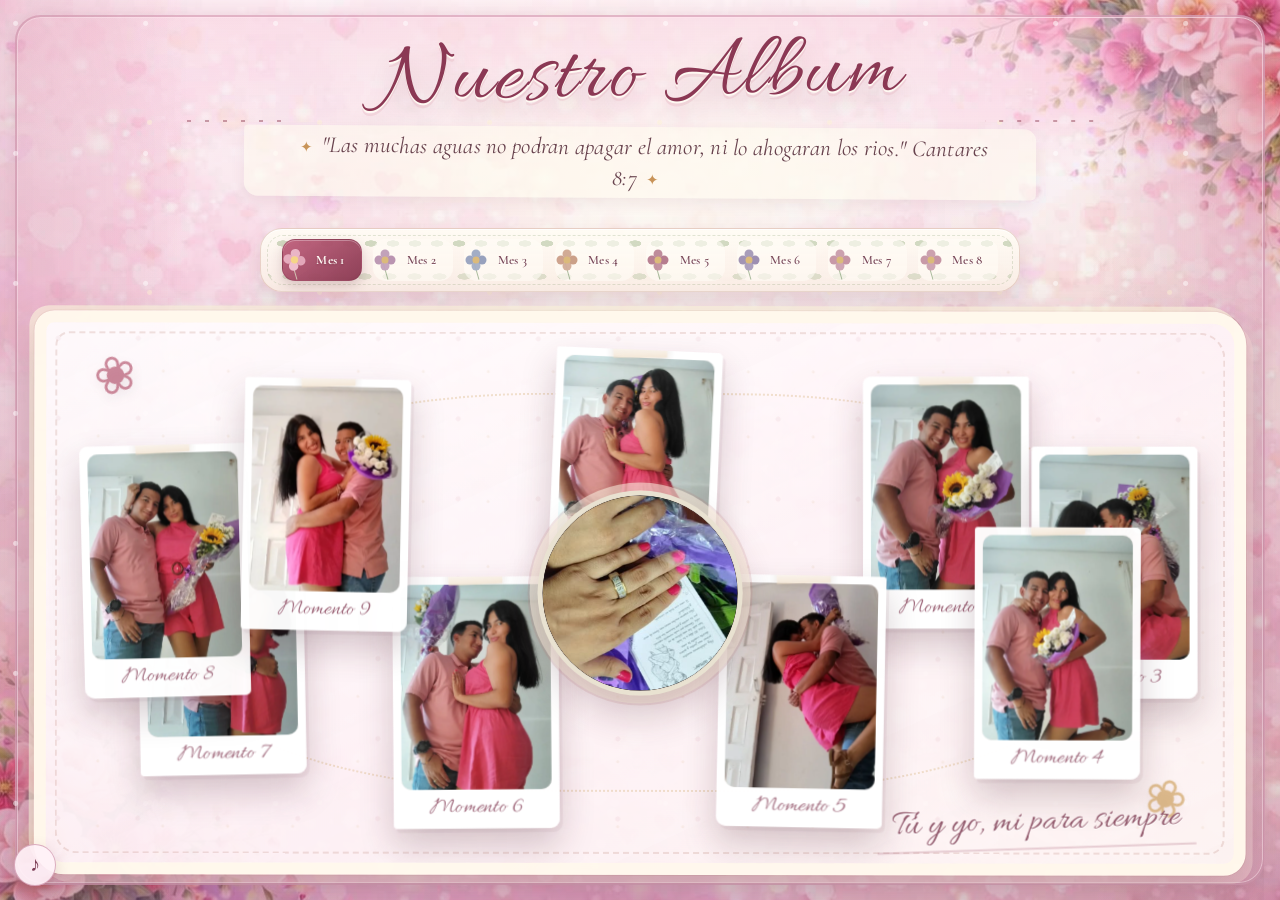
==== docs/index.html @ 9567d2bd "Coloca el momento 16 al centro del mes 7" ====
﻿<!doctype html>
<html lang="es">
<head>
  <meta charset="UTF-8" />
  <meta name="viewport" content="width=device-width, initial-scale=1, viewport-fit=cover" />
  <title>Nuestro Album</title>
  <link rel="icon" type="image/png" href="anillo.png" />
  <link rel="apple-touch-icon" href="anillo.png" />
  <link rel="preconnect" href="https://fonts.googleapis.com" />
  <link rel="preconnect" href="https://fonts.gstatic.com" crossorigin />
  <link rel="stylesheet" href="https://fonts.googleapis.com/css2?family=Allura&family=Cormorant+Garamond:wght@400;500;600;700&display=swap" />
  <link rel="preload" href="fondo/Copilot_20260310_012828.png" as="image" fetchpriority="high" />
  <style>
    :root {
      --bg-rose: #f7e5ea;
      --bg-peach: #f8efe9;
      --bg-cream: #fffaf3;
      --ink: #5a3441;
      --ink-soft: #7c5260;
      --accent: #c9859d;
      --accent-soft: #f0cfd9;
      --gold: #d6b17a;
      --panel: rgba(255, 247, 251, 0.82);
      --panel-border: rgba(255, 236, 244, 0.95);
      --photo-w: clamp(142px, 13vw, 194px);
      --photo-h: clamp(176px, 16vw, 242px);
      --ring-w: clamp(170px, 16vw, 230px);
      --ring-h: clamp(226px, 20vw, 305px);
      --shadow-soft: 0 18px 45px rgba(92, 52, 65, 0.15);
      --shadow-card: 0 16px 34px rgba(76, 42, 52, 0.18);
      --music-level: 0;
      --music-bass: 0;
    }

    * {
      box-sizing: border-box;
    }

    html,
    body {
      margin: 0;
      width: 100%;
      height: 100dvh;
      min-height: 100dvh;
      overflow: hidden;
    }

    body {
      font-family: "Cormorant Garamond", Georgia, serif;
      color: var(--ink);
      background-image:
        linear-gradient(rgba(255, 255, 255, 0.28), rgba(255, 255, 255, 0.28)),
        url("fondo/Copilot_20260310_012828.png");
      background-position: center;
      background-size: cover;
      background-repeat: no-repeat;
      background-attachment: fixed;
      overflow: hidden;
      position: relative;
    }

    body::before {
      content: "";
      position: fixed;
      inset: 0;
      pointer-events: none;
      z-index: 0;
      opacity: 0.22;
      background-image:
        radial-gradient(circle at 18% 28%, rgba(255, 255, 255, 0.65) 0 1px, transparent 2px),
        radial-gradient(circle at 66% 36%, rgba(255, 255, 255, 0.45) 0 1px, transparent 2px),
        radial-gradient(circle at 38% 76%, rgba(255, 255, 255, 0.55) 0 1px, transparent 2px),
        radial-gradient(circle at 84% 84%, rgba(255, 255, 255, 0.5) 0 1px, transparent 2px);
      background-size: 180px 180px, 160px 160px, 200px 200px, 220px 220px;
    }

    .border-romance {
      position: fixed;
      inset: 0;
      pointer-events: none;
      z-index: 0;
      overflow: hidden;
      perspective: 1000px;
    }

    .border-romance::after {
      content: "";
      position: absolute;
      inset: clamp(8px, 1.2vw, 16px);
      border-radius: 26px;
      border: 2px solid rgba(214, 160, 181, 0.68);
      box-shadow:
        inset 0 0 0 1px rgba(255, 226, 236, 0.75),
        0 0 18px rgba(196, 132, 156, 0.3);
    }

    .border-romance::before {
      content: "";
      position: absolute;
      inset: clamp(8px, 1.2vw, 16px);
      border-radius: 26px;
      background:
        linear-gradient(to bottom, rgba(245, 191, 210, 0.34), transparent 16%, transparent 84%, rgba(228, 171, 193, 0.4)),
        linear-gradient(to right, rgba(241, 186, 208, 0.34), transparent 14%, transparent 86%, rgba(227, 170, 192, 0.34));
      pointer-events: none;
    }

    .beat-hearts {
      position: fixed;
      inset: 0;
      z-index: 2;
      pointer-events: none;
      overflow: hidden;
    }

    .beat-heart {
      position: absolute;
      left: var(--x);
      bottom: -9vmin;
      width: var(--size);
      height: var(--size);
      pointer-events: none;
      opacity: 0;
      border-radius: 18% 18% 4% 18%;
      background: hsl(var(--heart-hue), 74%, var(--heart-light));
      box-shadow: inset 0 0 0 1px rgba(255, 255, 255, 0.32);
      transform: translate(-50%, 0) rotate(calc(var(--rot) + 45deg)) scale(0.2);
      animation: beatHeartFloat var(--dur) cubic-bezier(.18,.72,.2,1) forwards;
      filter: drop-shadow(0 8px 14px rgba(126, 57, 82, 0.22));
    }

    .beat-heart::before,
    .beat-heart::after {
      content: "";
      position: absolute;
      width: 100%;
      height: 100%;
      border-radius: 50%;
      background: inherit;
    }

    .beat-heart::before {
      left: -50%;
      top: 0;
    }

    .beat-heart::after {
      left: 0;
      top: -50%;
    }

    body.music-reactive .bubbles {
      opacity: calc(0.88 + (var(--music-level) * 0.12));
    }

    .night {
      display: none;
    }

    .border-garden {
      display: none;
    }

    .single-flower {
      position: absolute;
      left: 50%;
      bottom: 2%;
      transform: translateX(-50%) scale(0.62);
      transform-origin: bottom center;
      z-index: 4;
      filter: drop-shadow(0 16px 22px rgba(5, 39, 19, 0.45));
    }

    .single-flower .flowers {
      transform: none;
    }

    .single-flower::before {
      content: "";
      position: absolute;
      left: 50%;
      bottom: -10vmin;
      width: 90vmin;
      height: 44vmin;
      transform: translateX(-50%);
      background:
        radial-gradient(34% 70% at 18% 100%, rgba(97, 150, 113, 0.88), transparent 72%),
        radial-gradient(34% 70% at 33% 100%, rgba(113, 168, 127, 0.84), transparent 72%),
        radial-gradient(34% 70% at 50% 100%, rgba(124, 176, 136, 0.8), transparent 72%),
        radial-gradient(34% 70% at 67% 100%, rgba(111, 165, 125, 0.84), transparent 72%),
        radial-gradient(34% 70% at 82% 100%, rgba(95, 146, 110, 0.88), transparent 72%);
      z-index: -1;
      opacity: 0.95;
    }

    .edge-flower {
      position: absolute;
      --s: 0.14;
      --rot: 0deg;
      left: 50%;
      top: 50%;
      transform: translate(-50%, -50%) rotate(var(--rot)) scale(var(--s));
      transform-origin: center center;
      overflow: visible;
    }

    .edge-flower::before,
    .edge-flower::after {
      content: "";
      position: absolute;
      left: 50%;
      bottom: -10vmin;
      transform: translateX(-50%);
      pointer-events: none;
      z-index: 1;
      animation: vegetationSway 3.8s ease-in-out infinite;
    }

    .edge-flower::before {
      width: 36vmin;
      height: 24vmin;
      background:
        radial-gradient(44% 52% at 18% 86%, rgba(10, 120, 52, 0.9), transparent 72%),
        radial-gradient(42% 55% at 35% 90%, rgba(8, 136, 58, 0.85), transparent 72%),
        radial-gradient(40% 56% at 54% 92%, rgba(12, 146, 62, 0.82), transparent 72%),
        radial-gradient(42% 52% at 72% 89%, rgba(8, 122, 54, 0.84), transparent 72%),
        radial-gradient(44% 50% at 86% 84%, rgba(6, 108, 49, 0.8), transparent 72%);
      filter: blur(0.08vmin);
      opacity: 0.92;
    }

    .edge-flower::after {
      width: 30vmin;
      height: 30vmin;
      background:
        linear-gradient(70deg, transparent 48%, rgba(8, 142, 59, 0.7) 50%, transparent 52%),
        linear-gradient(100deg, transparent 48%, rgba(6, 130, 54, 0.7) 50%, transparent 52%),
        linear-gradient(125deg, transparent 49%, rgba(12, 155, 67, 0.72) 50%, transparent 51%),
        linear-gradient(55deg, transparent 49%, rgba(9, 122, 51, 0.68) 50%, transparent 51%);
      opacity: 0.8;
    }

    .edge-flower--01 { left: 7%; top: 9%; --s: 0.15; --rot: 144deg; }
    .edge-flower--02 { left: 26%; top: 6%; --s: 0.12; --rot: 168deg; }
    .edge-flower--03 { left: 50%; top: 5%; --s: 0.12; --rot: 180deg; }
    .edge-flower--04 { left: 74%; top: 6%; --s: 0.12; --rot: 194deg; }
    .edge-flower--05 { left: 93%; top: 9%; --s: 0.15; --rot: 214deg; }
    .edge-flower--06 { left: 96%; top: 32%; --s: 0.12; --rot: 250deg; }
    .edge-flower--07 { left: 96%; top: 68%; --s: 0.12; --rot: 286deg; }
    .edge-flower--08 { left: 93%; top: 91%; --s: 0.15; --rot: 328deg; }
    .edge-flower--09 { left: 74%; top: 94%; --s: 0.12; --rot: 352deg; }
    .edge-flower--10 { left: 50%; top: 95%; --s: 0.12; --rot: 0deg; }
    .edge-flower--11 { left: 26%; top: 94%; --s: 0.12; --rot: 12deg; }
    .edge-flower--12 { left: 7%; top: 91%; --s: 0.15; --rot: 34deg; }
    .edge-flower--13 { left: 4%; top: 68%; --s: 0.12; --rot: 72deg; }
    .edge-flower--14 { left: 4%; top: 32%; --s: 0.12; --rot: 106deg; }

    .flowers {
      position: relative;
      transform: scale(0.9);
      overflow: visible;
    }

    .edge-flower .flowers::before,
    .edge-flower .flowers::after {
      content: "";
      position: absolute;
      bottom: -6vmin;
      left: 50%;
      transform-origin: bottom center;
      pointer-events: none;
      z-index: 2;
    }

    .edge-flower .flowers::before {
      width: 30vmin;
      height: 22vmin;
      transform: translateX(-50%) rotate(-8deg);
      background:
        radial-gradient(70% 66% at 8% 88%, rgba(4, 110, 46, 0.94), transparent 74%),
        radial-gradient(66% 64% at 24% 92%, rgba(7, 129, 53, 0.9), transparent 74%),
        radial-gradient(62% 62% at 42% 94%, rgba(8, 142, 58, 0.88), transparent 74%),
        radial-gradient(64% 62% at 61% 94%, rgba(7, 133, 54, 0.9), transparent 74%),
        radial-gradient(70% 64% at 82% 90%, rgba(4, 112, 46, 0.9), transparent 74%),
        radial-gradient(68% 60% at 96% 86%, rgba(3, 98, 42, 0.86), transparent 74%);
      filter: blur(0.1vmin);
      opacity: 0.95;
    }

    .edge-flower .flowers::after {
      width: 26vmin;
      height: 30vmin;
      transform: translateX(-50%) rotate(10deg);
      background:
        linear-gradient(to top, rgba(5, 109, 36, 0.92), rgba(2, 129, 55, 0.18) 76%, transparent),
        linear-gradient(78deg, transparent 47%, rgba(11, 151, 63, 0.7) 50%, transparent 53%),
        linear-gradient(98deg, transparent 47%, rgba(7, 132, 54, 0.7) 50%, transparent 53%),
        linear-gradient(118deg, transparent 48%, rgba(8, 141, 57, 0.66) 50%, transparent 52%);
      clip-path: polygon(45% 0, 55% 0, 100% 100%, 0 100%);
      opacity: 0.92;
    }

    .flower {
      position: absolute;
      bottom: 10vmin;
      transform-origin: bottom center;
      z-index: 10;
      --fl-speed: 0.8s;
    }

    .edge-flower .flower::before,
    .edge-flower .flower::after {
      content: "";
      position: absolute;
      left: 50%;
      bottom: -6vmin;
      transform: translateX(-50%);
      pointer-events: none;
      z-index: -1;
    }

    .edge-flower .flower::before {
      width: 22vmin;
      height: 14vmin;
      background:
        radial-gradient(45% 70% at 10% 96%, rgba(3, 98, 42, 0.92), transparent 74%),
        radial-gradient(45% 72% at 32% 98%, rgba(5, 120, 49, 0.9), transparent 74%),
        radial-gradient(45% 72% at 54% 100%, rgba(7, 135, 55, 0.88), transparent 74%),
        radial-gradient(45% 72% at 76% 98%, rgba(5, 118, 48, 0.9), transparent 74%),
        radial-gradient(45% 70% at 94% 96%, rgba(3, 98, 42, 0.9), transparent 74%);
      opacity: 0.95;
    }

    .edge-flower .flower::after {
      width: 20vmin;
      height: 18vmin;
      background:
        linear-gradient(72deg, transparent 48%, rgba(7, 136, 56, 0.74) 50%, transparent 52%),
        linear-gradient(94deg, transparent 48%, rgba(6, 128, 53, 0.72) 50%, transparent 52%),
        linear-gradient(112deg, transparent 48%, rgba(8, 146, 60, 0.72) 50%, transparent 52%);
      opacity: 0.8;
    }

    .flower--1 {
      animation: moving-flower-1 4s linear infinite;
    }

    .flower--1 .flower__line {
      height: 70vmin;
      animation-delay: 0.3s;
    }

    .flower--1 .flower__line__leaf--1 {
      animation: blooming-leaf-right var(--fl-speed) 1.6s backwards;
    }

    .flower--1 .flower__line__leaf--2 {
      animation: blooming-leaf-right var(--fl-speed) 1.4s backwards;
    }

    .flower--1 .flower__line__leaf--3 {
      animation: blooming-leaf-left var(--fl-speed) 1.2s backwards;
    }

    .flower--1 .flower__line__leaf--4 {
      animation: blooming-leaf-left var(--fl-speed) 1s backwards;
    }

    .flower--1 .flower__line__leaf--5 {
      animation: blooming-leaf-right var(--fl-speed) 1.8s backwards;
    }

    .flower--1 .flower__line__leaf--6 {
      animation: blooming-leaf-left var(--fl-speed) 2s backwards;
    }

    .flower--2 {
      left: 50%;
      transform: rotate(20deg);
      animation: moving-flower-2 4s linear infinite;
    }

    .flower--2 .flower__line {
      height: 60vmin;
      animation-delay: 0.6s;
    }

    .flower--2 .flower__line__leaf--1 {
      animation: blooming-leaf-right var(--fl-speed) 1.9s backwards;
    }

    .flower--2 .flower__line__leaf--2 {
      animation: blooming-leaf-right var(--fl-speed) 1.7s backwards;
    }

    .flower--2 .flower__line__leaf--3 {
      animation: blooming-leaf-left var(--fl-speed) 1.5s backwards;
    }

    .flower--2 .flower__line__leaf--4 {
      animation: blooming-leaf-left var(--fl-speed) 1.3s backwards;
    }

    .flower--3 {
      left: 50%;
      transform: rotate(-15deg);
      animation: moving-flower-3 4s linear infinite;
    }

    .flower--3 .flower__line {
      animation-delay: 0.9s;
    }

    .flower--3 .flower__line__leaf--1 {
      animation: blooming-leaf-right var(--fl-speed) 2.5s backwards;
    }

    .flower--3 .flower__line__leaf--2 {
      animation: blooming-leaf-right var(--fl-speed) 2.3s backwards;
    }

    .flower--3 .flower__line__leaf--3 {
      animation: blooming-leaf-left var(--fl-speed) 2.1s backwards;
    }

    .flower--3 .flower__line__leaf--4 {
      animation: blooming-leaf-left var(--fl-speed) 1.9s backwards;
    }

    .flower__leafs {
      position: relative;
      animation: blooming-flower 2s backwards;
    }

    .flower__leafs--1 {
      animation-delay: 1.1s;
    }

    .flower__leafs--2 {
      animation-delay: 1.4s;
    }

    .flower__leafs--3 {
      animation-delay: 1.7s;
    }

    .flower__leafs::after {
      content: "";
      position: absolute;
      left: 0;
      top: 0;
      transform: translate(-50%, -100%);
      width: 8vmin;
      height: 8vmin;
      background-color: #e7b201;
      filter: blur(10vmin);
    }

    .flower__leaf {
      position: absolute;
      bottom: 0;
      left: 50%;
      width: 8vmin;
      height: 11vmin;
      border-radius: 51% 49% 47% 53% / 44% 45% 55% 69%;
      background-color: #e6f331;
      background-image: linear-gradient(to top, #e6f331, #e6f331);
      transform-origin: bottom center;
      opacity: 0.9;
      box-shadow: inset 0 0 2vmin rgba(255, 255, 255, 0.5);
    }

    .flower__leaf--1 {
      transform: translate(-10%, 1%) rotateY(40deg) rotateX(-50deg);
    }

    .flower__leaf--2 {
      transform: translate(-50%, -4%) rotateX(40deg);
    }

    .flower__leaf--3 {
      transform: translate(-90%, 0%) rotateY(45deg) rotateX(50deg);
    }

    .flower__leaf--4 {
      width: 8vmin;
      height: 8vmin;
      transform-origin: bottom left;
      border-radius: 4vmin 10vmin 4vmin 4vmin;
      transform: translate(0%, 18%) rotateX(70deg) rotate(-43deg);
      background-image: linear-gradient(to top, #e6f331, #e6f331);
      z-index: 1;
      opacity: 0.8;
    }

    .flower__white-circle {
      position: absolute;
      left: -3.5vmin;
      top: -3vmin;
      width: 9vmin;
      height: 4vmin;
      border-radius: 50%;
      background-color: #fff;
    }

    .flower__white-circle::after {
      content: "";
      position: absolute;
      left: 50%;
      top: 45%;
      transform: translate(-50%, -50%);
      width: 60%;
      height: 60%;
      border-radius: inherit;
      background-image: linear-gradient(90deg, rgb(255, 235, 18), rgb(255, 206, 0));
    }

    .flower__line {
      height: 55vmin;
      width: 1.5vmin;
      background-image: linear-gradient(
          to left,
          rgba(0, 0, 0, 0.2),
          transparent,
          rgba(255, 255, 255, 0.2)
        ),
        linear-gradient(to top, transparent 10%, #6ea783, #87bc98);
      box-shadow: inset 0 0 2px rgba(0, 0, 0, 0.5);
      animation: grow-flower-tree 4s backwards;
    }

    .flower__line__leaf {
      --w: 7vmin;
      --h: calc(var(--w) + 2vmin);
      position: absolute;
      top: 20%;
      left: 90%;
      width: var(--w);
      height: var(--h);
      border-top-right-radius: var(--h);
      border-bottom-left-radius: var(--h);
      background-image: linear-gradient(to top, rgba(84, 133, 99, 0.4), #87bc98);
    }

    .flower__line__leaf--1 {
      transform: rotate(70deg) rotateY(30deg);
    }

    .flower__line__leaf--2 {
      top: 45%;
      transform: rotate(70deg) rotateY(30deg);
    }

    .flower__line__leaf--3,
    .flower__line__leaf--4,
    .flower__line__leaf--6 {
      border-top-right-radius: 0;
      border-bottom-left-radius: 0;
      border-top-left-radius: var(--h);
      border-bottom-right-radius: var(--h);
      left: -460%;
      top: 12%;
      transform: rotate(-70deg) rotateY(30deg);
    }

    .flower__line__leaf--4 {
      top: 40%;
    }

    .flower__line__leaf--5 {
      top: 0;
      transform-origin: left;
      transform: rotate(70deg) rotateY(30deg) scale(0.6);
    }

    .flower__line__leaf--6 {
      top: -2%;
      left: -450%;
      transform-origin: right;
      transform: rotate(-70deg) rotateY(30deg) scale(0.6);
    }

    .flower__light {
      position: absolute;
      bottom: 0vmin;
      width: 1vmin;
      height: 1vmin;
      background-color: rgb(255, 251, 0);
      border-radius: 50%;
      filter: blur(0.2vmin);
      animation: light-ans 4s linear infinite backwards;
    }

    .flower__light:nth-child(odd) {
      background-color: #8fbe9f;
    }

    .flower__light--1 {
      left: -2vmin;
      animation-delay: 1s;
    }

    .flower__light--2 {
      left: 3vmin;
      animation-delay: 0.5s;
    }

    .flower__light--3 {
      left: -6vmin;
      animation-delay: 0.3s;
    }

    .flower__light--4 {
      left: 6vmin;
      animation-delay: 0.9s;
    }

    .flower__light--5 {
      left: -1vmin;
      animation-delay: 1.5s;
    }

    .flower__light--6 {
      left: -4vmin;
      animation-delay: 3s;
    }

    .flower__light--7 {
      left: 3vmin;
      animation-delay: 2s;
    }

    .flower__light--8 {
      left: -6vmin;
      animation-delay: 3.5s;
    }

    .bubbles {
      position: absolute;
      top: 0;
      left: 0;
      height: 100%;
      width: 100%;
      pointer-events: none;
      z-index: 2;
    }

    .bubble {
      position: absolute;
      z-index: 200;
      border-radius: 50%;
    }

    .bubble:nth-child(1) { top: 8%; left: 60%; height: 11vmin; width: 11vmin; animation: love-burst 3s infinite 0s; box-shadow: inset 0 0 0 5.5vmin transparent; transform: translate(0, 0.05em) scale(0); transform-origin: center bottom; }
    .bubble:nth-child(2) { top: 83%; left: 14%; height: 20vmin; width: 20vmin; animation: love-burst 3s infinite 0.15s; box-shadow: inset 0 0 0 10vmin transparent; transform: translate(0, 0.75em) scale(0); transform-origin: center bottom; }
    .bubble:nth-child(3) { top: 25%; left: 49%; height: 4vmin; width: 4vmin; animation: love-burst 3s infinite 0.3s; box-shadow: inset 0 0 0 2vmin transparent; transform: translate(0, 0.5em) scale(0); transform-origin: center bottom; }
    .bubble:nth-child(4) { top: 63%; left: 93%; height: 3vmin; width: 3vmin; animation: love-burst 3s infinite 0.45s; box-shadow: inset 0 0 0 1.5vmin transparent; transform: translate(0, 0.35em) scale(0); transform-origin: center bottom; }
    .bubble:nth-child(5) { top: 7%; left: 56%; height: 18vmin; width: 18vmin; animation: love-burst 3s infinite 0.6s; box-shadow: inset 0 0 0 9vmin transparent; transform: translate(0, 0.3em) scale(0); transform-origin: center bottom; }
    .bubble:nth-child(6) { top: 10%; left: 68%; height: 5vmin; width: 5vmin; animation: love-burst 3s infinite 0.75s; box-shadow: inset 0 0 0 2.5vmin transparent; transform: translate(0, 1.1em) scale(0); transform-origin: center bottom; }
    .bubble:nth-child(7) { top: 68%; left: 1%; height: 5vmin; width: 5vmin; animation: love-burst 3s infinite 0.9s; box-shadow: inset 0 0 0 2.5vmin transparent; transform: translate(0, 0.15em) scale(0); transform-origin: center bottom; }
    .bubble:nth-child(8) { top: 61%; left: 51%; height: 11vmin; width: 11vmin; animation: love-burst 3s infinite 1.05s; box-shadow: inset 0 0 0 5.5vmin transparent; transform: translate(0, 1.05em) scale(0); transform-origin: center bottom; }
    .bubble:nth-child(9) { top: 24%; left: 45%; height: 11vmin; width: 11vmin; animation: love-burst 3s infinite 1.2s; box-shadow: inset 0 0 0 5.5vmin transparent; transform: translate(0, 1em) scale(0); transform-origin: center bottom; }
    .bubble:nth-child(10) { top: 13%; left: 10%; height: 19vmin; width: 19vmin; animation: love-burst 3s infinite 1.35s; box-shadow: inset 0 0 0 9.5vmin transparent; transform: translate(0, 1em) scale(0); transform-origin: center bottom; }
    .bubble:nth-child(11) { top: 76%; left: 7%; height: 14vmin; width: 14vmin; animation: love-burst 3s infinite 1.5s; box-shadow: inset 0 0 0 7vmin transparent; transform: translate(0, 0.1em) scale(0); transform-origin: center bottom; }
    .bubble:nth-child(12) { top: 22%; left: 8%; height: 17vmin; width: 17vmin; animation: love-burst 3s infinite 1.65s; box-shadow: inset 0 0 0 8.5vmin transparent; transform: translate(0, 0.2em) scale(0); transform-origin: center bottom; }
    .bubble:nth-child(13) { top: 23%; left: 81%; height: 16vmin; width: 16vmin; animation: love-burst 3s infinite 1.8s; box-shadow: inset 0 0 0 8vmin transparent; transform: translate(0, 0.1em) scale(0); transform-origin: center bottom; }
    .bubble:nth-child(14) { top: 77%; left: 88%; height: 3vmin; width: 3vmin; animation: love-burst 3s infinite 1.95s; box-shadow: inset 0 0 0 1.5vmin transparent; transform: translate(0, 0.45em) scale(0); transform-origin: center bottom; }
    .bubble:nth-child(15) { top: 41%; left: 1%; height: 9vmin; width: 9vmin; animation: love-burst 3s infinite 2.1s; box-shadow: inset 0 0 0 4.5vmin transparent; transform: translate(0, 0.05em) scale(0); transform-origin: center bottom; }
    .bubble:nth-child(16) { top: 51%; left: 51%; height: 8vmin; width: 8vmin; animation: love-burst 3s infinite 2.25s; box-shadow: inset 0 0 0 4vmin transparent; transform: translate(0, 1.15em) scale(0); transform-origin: center bottom; }
    .bubble:nth-child(17) { top: 37%; left: 65%; height: 11vmin; width: 11vmin; animation: love-burst 3s infinite 2.4s; box-shadow: inset 0 0 0 5.5vmin transparent; transform: translate(0, 0.2em) scale(0); transform-origin: center bottom; }
    .bubble:nth-child(18) { top: 11%; left: 83%; height: 18vmin; width: 18vmin; animation: love-burst 3s infinite 2.55s; box-shadow: inset 0 0 0 9vmin transparent; transform: translate(0, 0.9em) scale(0); transform-origin: center bottom; }
    .bubble:nth-child(19) { top: 64%; left: 86%; height: 12vmin; width: 12vmin; animation: love-burst 3s infinite 2.7s; box-shadow: inset 0 0 0 6vmin transparent; transform: translate(0, 0.65em) scale(0); transform-origin: center bottom; }
    .bubble:nth-child(20) { top: 39%; left: 24%; height: 19vmin; width: 19vmin; animation: love-burst 3s infinite 2.85s; box-shadow: inset 0 0 0 9.5vmin transparent; transform: translate(0, 0.2em) scale(0); transform-origin: center bottom; }

    .heart {
      fill: transparent;
      opacity: 0;
    }

    .bubble:nth-child(1) .heart { animation: love 3s forwards infinite 0s; transform: scale(0.5) rotate(-4deg); }
    .bubble:nth-child(2) .heart { animation: love 3s forwards infinite 0.15s; transform: scale(0.5) rotate(22deg); }
    .bubble:nth-child(3) .heart { animation: love 3s forwards infinite 0.3s; transform: scale(0.5) rotate(-5deg); }
    .bubble:nth-child(4) .heart { animation: love 3s forwards infinite 0.45s; transform: scale(0.5) rotate(50deg); }
    .bubble:nth-child(5) .heart { animation: love 3s forwards infinite 0.6s; transform: scale(0.5) rotate(-29deg); }
    .bubble:nth-child(6) .heart { animation: love 3s forwards infinite 0.75s; transform: scale(0.5) rotate(35deg); }
    .bubble:nth-child(7) .heart { animation: love 3s forwards infinite 0.9s; transform: scale(0.5) rotate(-5deg); }
    .bubble:nth-child(8) .heart { animation: love 3s forwards infinite 1.05s; transform: scale(0.5) rotate(40deg); }
    .bubble:nth-child(9) .heart { animation: love 3s forwards infinite 1.2s; transform: scale(0.5) rotate(-35deg); }
    .bubble:nth-child(10) .heart { animation: love 3s forwards infinite 1.35s; transform: scale(0.5) rotate(28deg); }
    .bubble:nth-child(11) .heart { animation: love 3s forwards infinite 1.5s; transform: scale(0.5) rotate(-3deg); }
    .bubble:nth-child(12) .heart { animation: love 3s forwards infinite 1.65s; transform: scale(0.5) rotate(48deg); }
    .bubble:nth-child(13) .heart { animation: love 3s forwards infinite 1.8s; transform: scale(0.5) rotate(-33deg); }
    .bubble:nth-child(14) .heart { animation: love 3s forwards infinite 1.95s; transform: scale(0.5) rotate(40deg); }
    .bubble:nth-child(15) .heart { animation: love 3s forwards infinite 2.1s; transform: scale(0.5) rotate(-29deg); }
    .bubble:nth-child(16) .heart { animation: love 3s forwards infinite 2.25s; transform: scale(0.5) rotate(19deg); }
    .bubble:nth-child(17) .heart { animation: love 3s forwards infinite 2.4s; transform: scale(0.5) rotate(-29deg); }
    .bubble:nth-child(18) .heart { animation: love 3s forwards infinite 2.55s; transform: scale(0.5) rotate(14deg); }
    .bubble:nth-child(19) .heart { animation: love 3s forwards infinite 2.7s; transform: scale(0.5) rotate(-10deg); }
    .bubble:nth-child(20) .heart { animation: love 3s forwards infinite 2.85s; transform: scale(0.5) rotate(46deg); }

    main {
      position: relative;
      z-index: 1;
      width: min(1240px, 100%);
      margin: 0 auto;
      padding: clamp(1rem, 2vw, 2rem) clamp(0.65rem, 1.4vw, 1.4rem) clamp(1.4rem, 2.5vw, 2.6rem);
      height: 100dvh;
      max-height: 100dvh;
      display: grid;
      grid-template-rows: auto 1fr;
      gap: clamp(0.65rem, 1.4vw, 1rem);
      overflow: hidden;
    }

    header {
      text-align: center;
      margin-bottom: clamp(0.85rem, 1.8vw, 1.5rem);
      animation: fadeUp 600ms ease both;
    }

    h1 {
      margin: 0;
      font-family: "Allura", "Times New Roman", cursive;
      font-size: clamp(2.9rem, 7vw, 6rem);
      line-height: 0.94;
      letter-spacing: 0.02em;
      color: #8a4058;
      text-shadow: 0 8px 18px rgba(146, 86, 104, 0.2);
      font-weight: 400;
    }

    .subtitle {
      margin: 0.35rem auto 0;
      max-width: 860px;
      font-size: clamp(1.02rem, 1.8vw, 1.45rem);
      line-height: 1.32;
      color: var(--ink-soft);
    }

    .book {
      display: grid;
      gap: clamp(0.65rem, 1.4vw, 1rem);
      min-height: 0;
      height: 100%;
      grid-template-rows: auto 1fr;
    }

    .book-nav {
      display: flex;
      justify-content: center;
      gap: 0.55rem;
      flex-wrap: wrap;
    }

    .book-tab {
      border: 1px solid rgba(197, 134, 157, 0.44);
      background: linear-gradient(180deg, rgba(255, 247, 251, 0.92), rgba(243, 215, 226, 0.84));
      color: #8a4f64;
      font: 600 clamp(0.92rem, 1.3vw, 1.05rem)/1 "Cormorant Garamond", Georgia, serif;
      letter-spacing: 0.02em;
      padding: 0.48rem 0.95rem;
      border-radius: 999px;
      cursor: pointer;
      box-shadow: 0 6px 14px rgba(121, 66, 85, 0.14);
      transition: transform 160ms ease, box-shadow 160ms ease, filter 160ms ease;
    }

    .book-tab:hover {
      transform: translateY(-1px);
      filter: saturate(1.05);
    }




    
    .book-tab.active {
      border-color: rgba(179, 104, 132, 0.6);
      box-shadow: 0 8px 18px rgba(121, 66, 85, 0.2), inset 0 0 0 1px rgba(255, 238, 245, 0.88);
      background: linear-gradient(180deg, rgba(255, 241, 247, 0.96), rgba(236, 187, 207, 0.88));
      color: #7a3c52;
    }

    .book-tab[data-month="2"].active {
      border-color: rgba(167, 129, 96, 0.52);
      box-shadow: 0 8px 18px rgba(118, 88, 60, 0.16), inset 0 0 0 1px rgba(252, 244, 233, 0.9);
      background: linear-gradient(180deg, rgba(252, 244, 233, 0.96), rgba(220, 193, 164, 0.9));
      color: #7d5a39;
    }

    .book-tab[data-month="3"].active {
      border-color: rgba(70, 151, 178, 0.58);
      box-shadow: 0 8px 18px rgba(39, 103, 128, 0.18), inset 0 0 0 1px rgba(226, 248, 252, 0.9);
      background: linear-gradient(180deg, rgba(235, 252, 255, 0.96), rgba(133, 205, 223, 0.88));
      color: #23657b;
    }

    .book-tab[data-month="4"].active {
      border-color: rgba(80, 80, 80, 0.62);
      box-shadow: 0 8px 18px rgba(20, 20, 20, 0.18), inset 0 0 0 1px rgba(255, 255, 255, 0.9);
      background: linear-gradient(180deg, rgba(255, 255, 255, 0.97), rgba(182, 182, 182, 0.88));
      color: #222;
    }

    .book-tab[data-month="5"].active {
      border-color: rgba(127, 117, 139, 0.58);
      box-shadow: 0 8px 18px rgba(70, 62, 82, 0.16), inset 0 0 0 1px rgba(247, 244, 252, 0.9);
      background: linear-gradient(180deg, rgba(250, 249, 253, 0.96), rgba(203, 197, 213, 0.88));
      color: #50475d;
    }
  
    .month-page {
      display: none;
    }
  
    .month-page.active {
      display: block;
      animation: fadeUp 360ms ease both;
      min-height: 0;
      height: 100%;
    }

    .album {
      --album-panel: var(--panel);
      --album-panel-border: var(--panel-border);
      --album-wash-1: rgba(255, 255, 255, 0.63);
      --album-wash-2: rgba(255, 244, 247, 0.58);
      --album-wash-3: rgba(255, 249, 244, 0.62);
      --album-dash: rgba(214, 177, 122, 0.35);
      --album-signature: rgba(134, 71, 92, 0.9);
      --album-ring-1: rgba(255, 255, 255, 0.96);
      --album-ring-2: rgba(251, 233, 203, 0.94);
      --album-ring-3: rgba(216, 177, 122, 0.88);
      --album-ring-shadow-1: rgba(255, 255, 255, 0.4);
      --album-ring-shadow-2: rgba(247, 226, 193, 0.34);
      --album-card-bg: rgba(255, 255, 255, 0.97);
      --album-card-tape: linear-gradient(180deg, rgba(255, 255, 255, 0.78), rgba(236, 214, 187, 0.68));
      --album-caption: #9a6074;
      position: relative;
      height: 100%;
      border-radius: 30px;
      overflow: hidden;
      border: 1px solid var(--album-panel-border);
      background:
        linear-gradient(155deg, var(--album-wash-1), var(--album-wash-2) 52%, var(--album-wash-3)),
        var(--album-panel);
      box-shadow: var(--shadow-soft), inset 0 1px 0 rgba(255, 255, 255, 0.9);
      isolation: isolate;
    }

    .album--month-2 {
      --album-panel: rgba(235, 214, 191, 0.88);
      --album-panel-border: rgba(198, 165, 133, 0.9);
      --album-wash-1: rgba(255, 247, 238, 0.8);
      --album-wash-2: rgba(222, 196, 171, 0.66);
      --album-wash-3: rgba(205, 174, 145, 0.56);
      --album-dash: rgba(170, 133, 96, 0.28);
      --album-signature: rgba(118, 84, 57, 0.92);
      --album-ring-1: rgba(255, 250, 245, 0.96);
      --album-ring-2: rgba(226, 197, 167, 0.94);
      --album-ring-3: rgba(182, 145, 108, 0.88);
      --album-ring-shadow-1: rgba(255, 245, 232, 0.42);
      --album-ring-shadow-2: rgba(214, 184, 153, 0.34);
      --album-card-bg: rgba(255, 250, 244, 0.98);
      --album-card-tape: linear-gradient(180deg, rgba(250, 239, 225, 0.82), rgba(223, 194, 161, 0.72));
      --album-caption: #8f6543;
    }

    .album--month-3 {
      --album-panel: rgba(207, 235, 241, 0.9);
      --album-panel-border: rgba(91, 174, 196, 0.82);
      --album-wash-1: rgba(242, 253, 255, 0.86);
      --album-wash-2: rgba(170, 222, 234, 0.68);
      --album-wash-3: rgba(111, 191, 212, 0.56);
      --album-dash: rgba(44, 134, 160, 0.32);
      --album-signature: rgba(31, 97, 118, 0.94);
      --album-ring-1: rgba(252, 255, 255, 0.97);
      --album-ring-2: rgba(187, 235, 244, 0.94);
      --album-ring-3: rgba(72, 166, 191, 0.86);
      --album-ring-shadow-1: rgba(231, 252, 255, 0.48);
      --album-ring-shadow-2: rgba(113, 199, 220, 0.34);
      --album-card-bg: rgba(248, 254, 255, 0.98);
      --album-card-tape: linear-gradient(180deg, rgba(239, 253, 255, 0.84), rgba(158, 219, 233, 0.68));
      --album-caption: #2e7890;
    }

    .album--month-4 {
      --album-panel: rgba(238, 238, 238, 0.9);
      --album-panel-border: rgba(88, 88, 88, 0.62);
      --album-wash-1: rgba(255, 255, 255, 0.86);
      --album-wash-2: rgba(202, 202, 202, 0.66);
      --album-wash-3: rgba(88, 88, 88, 0.34);
      --album-dash: rgba(30, 30, 30, 0.26);
      --album-signature: rgba(24, 24, 24, 0.9);
      --album-ring-1: rgba(255, 255, 255, 0.97);
      --album-ring-2: rgba(214, 214, 214, 0.94);
      --album-ring-3: rgba(68, 68, 68, 0.86);
      --album-ring-shadow-1: rgba(255, 255, 255, 0.46);
      --album-ring-shadow-2: rgba(52, 52, 52, 0.24);
      --album-card-bg: rgba(255, 255, 255, 0.98);
      --album-card-tape: linear-gradient(180deg, rgba(255, 255, 255, 0.84), rgba(168, 168, 168, 0.68));
      --album-caption: #222;
    }

    .album--month-5 {
      --album-panel: rgba(255, 239, 160, 0.9);
      --album-panel-border: rgba(218, 166, 40, 0.72);
      --album-wash-1: rgba(255, 253, 230, 0.9);
      --album-wash-2: rgba(255, 224, 106, 0.7);
      --album-wash-3: rgba(239, 170, 45, 0.5);
      --album-dash: rgba(159, 105, 18, 0.3);
      --album-signature: rgba(117, 72, 10, 0.94);
      --album-ring-1: rgba(255, 255, 244, 0.98);
      --album-ring-2: rgba(255, 225, 111, 0.95);
      --album-ring-3: rgba(211, 143, 24, 0.88);
      --album-ring-shadow-1: rgba(255, 250, 204, 0.5);
      --album-ring-shadow-2: rgba(227, 169, 53, 0.34);
      --album-card-bg: rgba(255, 254, 242, 0.98);
      --album-card-tape: linear-gradient(180deg, rgba(255, 251, 218, 0.86), rgba(242, 194, 80, 0.68));
      --album-caption: #8c5b0b;
    }

    .album::before {
      content: "";
      position: absolute;
      inset: 14% 10%;
      border-radius: 40%;
      border: 1px dashed var(--album-dash);
      pointer-events: none;
      z-index: 0;
    }

    .orbit {
      position: relative;
      z-index: 1;
      min-height: 0;
      height: 100%;
      width: 100%;
      overflow: hidden;
    }

    .ring-center {
      position: absolute;
      left: 50%;
      top: 50%;
      width: var(--ring-w);
      height: var(--ring-h);
      transform: translate(-50%, -50%);
      border: 0;
      border-radius: 46% / 50%;
      padding: clamp(10px, 1.05vw, 14px);
      cursor: pointer;
      z-index: 8;
      background:
        radial-gradient(circle at 26% 22%, var(--album-ring-1), var(--album-ring-2) 62%, var(--album-ring-3));
      box-shadow:
        0 0 0 12px var(--album-ring-shadow-1),
        0 0 0 24px var(--album-ring-shadow-2),
        0 18px 40px rgba(120, 80, 39, 0.28);
      animation: centerPulse 4s ease-in-out infinite;
    }

    .ring-center:focus-visible,
    .photo:focus-visible,
    .close:focus-visible {
      outline: 2px solid #d18aa3;
      outline-offset: 3px;
    }

    .ring-center img,
    .ring-center video {
      width: 100%;
      height: 100%;
      object-fit: cover;
      border-radius: 46% / 50%;
      border: 3px solid rgba(255, 255, 255, 0.92);
      box-shadow: 0 10px 20px rgba(98, 58, 34, 0.3);
    }

    .photo {
      --tx: 0px;
      --ty: 0px;
      --mx: 0px;
      --my: 0px;
      --mr: 0deg;
      --r: 0deg;
      --s: 1;
      position: absolute;
      left: 50%;
      top: 50%;
      width: var(--photo-w);
      transform: translate(-50%, -50%) translate(calc(var(--tx) + var(--mx)), calc(var(--ty) + var(--my))) rotate(calc(var(--r) + var(--mr))) scale(var(--s));
      transform-origin: 50% 8%;
      border: 0;
      border-radius: 16px;
      padding: 0.52rem 0.52rem 0.62rem;
      background: var(--album-card-bg);
      box-shadow: var(--shadow-card);
      cursor: pointer;
      z-index: 3;
      transition: box-shadow 260ms ease, filter 260ms ease;
      animation: photoIn 650ms cubic-bezier(.2,.82,.29,1) both;
      animation-delay: calc(var(--i) * 55ms);
    }

    .photo::before {
      content: "";
      position: absolute;
      left: 50%;
      top: -10px;
      width: 42%;
      height: 18px;
      transform: translateX(-50%) rotate(-2deg);
      border-radius: 3px;
      background: var(--album-card-tape);
      box-shadow: 0 3px 8px rgba(98, 67, 42, 0.18);
      pointer-events: none;
    }

    .photo img {
      width: 100%;
      height: var(--photo-h);
      border-radius: 10px;
      object-fit: cover;
      display: block;
      box-shadow: inset 0 0 0 1px rgba(220, 200, 193, 0.5);
    }

    .caption {
      margin: 0.4rem 0 0;
      text-align: center;
      font-family: "Allura", "Times New Roman", cursive;
      font-size: clamp(1.15rem, 1.8vw, 1.65rem);
      line-height: 1;
      color: var(--album-caption);
      letter-spacing: 0.01em;
    }

    .photo:hover {
      transform: translate(-50%, -50%) translate(calc(var(--tx) + var(--mx)), calc(var(--ty) + var(--my) - 8px)) rotate(calc((var(--r) * 0.36) + var(--mr))) scale(var(--s));
      box-shadow: 0 22px 40px rgba(84, 46, 58, 0.24);
      filter: saturate(1.03);
      z-index: 9;
    }

    .signature {
      position: absolute;
      right: clamp(0.8rem, 2vw, 1.8rem);
      bottom: clamp(0.5rem, 1.2vw, 1rem);
      margin: 0;
      font-family: "Allura", "Times New Roman", cursive;
      font-size: clamp(1.55rem, 2.8vw, 2.3rem);
      color: var(--album-signature);
      text-shadow: 0 2px 6px rgba(255, 255, 255, 0.45);
      z-index: 2;
    }

    .lightbox {
      position: fixed;
      inset: 0;
      display: none;
      align-items: center;
      justify-content: center;
      padding: 1rem;
      z-index: 40;
      background: rgba(34, 16, 23, 0.86);
      backdrop-filter: blur(4px);
    }

    .lightbox.open {
      display: flex;
    }

    .lightbox img {
      width: min(94vw, 1040px);
      max-height: 90vh;
      object-fit: contain;
      border-radius: 14px;
      border: 2px solid rgba(255, 250, 245, 0.9);
      background: #fff;
      box-shadow: 0 26px 60px rgba(0, 0, 0, 0.5);
    }

    .photo video {
      width: 100%;
      height: var(--photo-h);
      border-radius: 10px;
      object-fit: cover;
      display: block;
      background: #fff;
      box-shadow: inset 0 0 0 1px rgba(220, 200, 193, 0.5);
    }

    .lightbox video {
      width: min(94vw, 1040px);
      max-height: 90vh;
      object-fit: contain;
      border-radius: 14px;
      border: 2px solid rgba(255, 250, 245, 0.9);
      background: #fff;
      box-shadow: 0 26px 60px rgba(0, 0, 0, 0.5);
    }

    .upcoming {
      min-height: 0;
      height: 100%;
      border-radius: 24px;
      border: 1px dashed rgba(205, 151, 171, 0.56);
      background: linear-gradient(165deg, rgba(255, 245, 250, 0.84), rgba(248, 226, 235, 0.8));
      display: grid;
      place-items: center;
      text-align: center;
      padding: 1.1rem;
      box-shadow: inset 0 0 0 1px rgba(255, 238, 245, 0.8);
    }

    .upcoming h2 {
      margin: 0;
      font-family: "Allura", "Times New Roman", cursive;
      font-size: clamp(2rem, 4.8vw, 3.2rem);
      font-weight: 400;
      color: #9c5f78;
      line-height: 0.95;
    }

    .upcoming p {
      margin: 0.45rem 0 0;
      font-size: clamp(1.02rem, 1.9vw, 1.28rem);
      color: #7f5564;
    }

    .close {
      position: fixed;
      top: 10px;
      right: 14px;
      border: 0;
      background: transparent;
      color: #fff6f8;
      font-size: 2rem;
      line-height: 1;
      padding: 0.2rem 0.48rem;
      cursor: pointer;
      text-shadow: 0 2px 8px rgba(0, 0, 0, 0.45);
    }

    .motion-toggle {
      position: fixed;
      right: 14px;
      bottom: 14px;
      z-index: 45;
      border: 1px solid rgba(194, 126, 152, 0.6);
      border-radius: 999px;
      padding: 0.42rem 0.75rem;
      font: 600 0.88rem/1 "Cormorant Garamond", Georgia, serif;
      color: #7c3e56;
      background: rgba(255, 241, 248, 0.92);
      box-shadow: 0 6px 16px rgba(118, 69, 86, 0.2);
      cursor: pointer;
    }

    .music-toggle {
      position: fixed;
      left: 14px;
      bottom: 14px;
      z-index: 45;
      width: 42px;
      height: 42px;
      display: grid;
      place-items: center;
      border: 1px solid rgba(194, 126, 152, 0.6);
      border-radius: 999px;
      padding: 0;
      font: 700 1.28rem/1 "Cormorant Garamond", Georgia, serif;
      color: #7c3e56;
      background: rgba(255, 241, 248, 0.92);
      box-shadow: 0 6px 16px rgba(118, 69, 86, 0.2);
      cursor: pointer;
    }

    .music-toggle.show {
      display: grid;
    }

    .orbit.reflow .photo {
      animation: reflowCard 740ms ease both;
    }

    @keyframes fadeUp {
      from {
        opacity: 0;
        transform: translateY(8px);
      }
      to {
        opacity: 1;
        transform: translateY(0);
      }
    }

    @keyframes beatHeartFloat {
      0% {
        opacity: 0;
        transform: translate(-50%, 0) rotate(calc(var(--rot) + 45deg)) scale(0.18);
      }
      14% {
        opacity: 0.95;
        transform: translate(-50%, -10vh) rotate(calc((var(--rot) * 0.4) + 45deg)) scale(calc(0.72 + (var(--beat) * 0.55)));
      }
      100% {
        opacity: 0;
        transform: translate(calc(-50% + var(--drift)), -88vh) rotate(calc(var(--rot) + var(--spin) + 45deg)) scale(calc(0.55 + (var(--beat) * 0.35)));
      }
    }

    @keyframes centerPulse {
      0%,
      100% {
        transform: translate(-50%, -50%) scale(1);
      }
      50% {
        transform: translate(-50%, calc(-50% - 5px)) scale(1.02);
      }
    }

    @keyframes vegetationSway {
      0%,
      100% {
        transform: translateX(-50%) rotate(-2deg);
      }
      50% {
        transform: translateX(-50%) rotate(2deg);
      }
    }

    @keyframes light-ans {
      0% {
        opacity: 0;
        transform: translateY(0vmin);
      }
      25% {
        opacity: 1;
        transform: translateY(-5vmin) translateX(-2vmin);
      }
      50% {
        opacity: 1;
        transform: translateY(-15vmin) translateX(2vmin);
        filter: blur(0.2vmin);
      }
      75% {
        transform: translateY(-20vmin) translateX(-2vmin);
        filter: blur(0.2vmin);
      }
      100% {
        transform: translateY(-30vmin);
        opacity: 0;
        filter: blur(1vmin);
      }
    }

    @keyframes moving-flower-1 {
      0%,
      100% {
        transform: rotate(2deg);
      }
      50% {
        transform: rotate(-2deg);
      }
    }

    @keyframes moving-flower-2 {
      0%,
      100% {
        transform: rotate(18deg);
      }
      50% {
        transform: rotate(14deg);
      }
    }

    @keyframes moving-flower-3 {
      0%,
      100% {
        transform: rotate(-18deg);
      }
      50% {
        transform: rotate(-20deg) rotateY(-10deg);
      }
    }

    @keyframes blooming-leaf-right {
      0% {
        transform-origin: left;
        transform: rotate(70deg) rotateY(30deg) scale(0);
      }
    }

    @keyframes blooming-leaf-left {
      0% {
        transform-origin: right;
        transform: rotate(-70deg) rotateY(30deg) scale(0);
      }
    }

    @keyframes grow-flower-tree {
      0% {
        height: 0;
        border-radius: 1vmin;
      }
    }

    @keyframes blooming-flower {
      0% {
        transform: scale(0);
      }
    }

    @keyframes love-burst {
      50%,
      100% {
        box-shadow: inset 0 0 0 0 rgb(241, 154, 191);
        transform: translate(0, 0) scale(1);
      }
    }

    @keyframes love {
      50% {
        fill: rgb(238, 124, 171);
        opacity: 1;
      }
    }

    @keyframes photoIn {
      from {
        opacity: 0;
        transform: translate(-50%, -50%) translate(calc(var(--tx) + var(--mx)), calc(var(--ty) + var(--my) + 14px)) rotate(calc(var(--r) + var(--mr))) scale(var(--s));
      }
      to {
        opacity: 1;
        transform: translate(-50%, -50%) translate(calc(var(--tx) + var(--mx)), calc(var(--ty) + var(--my))) rotate(calc(var(--r) + var(--mr))) scale(var(--s));
      }
    }

    @keyframes reflowCard {
      0% {
        transform: translate(-50%, -50%) translate(calc(var(--tx) + var(--mx)), calc(var(--ty) + var(--my))) rotate(calc(var(--r) + var(--mr))) scale(var(--s));
      }
      45% {
        transform: translate(-50%, -50%) translate(calc(var(--tx) + var(--mx)), calc(var(--ty) + var(--my))) rotate(calc((var(--r) * 0.6) + var(--mr))) scale(var(--s));
      }
      100% {
        transform: translate(-50%, -50%) translate(calc(var(--tx) + var(--mx)), calc(var(--ty) + var(--my))) rotate(calc(var(--r) + var(--mr))) scale(var(--s));
      }
    }

    @media (max-width: 980px) {
      :root {
        --photo-w: clamp(115px, 22vw, 160px);
        --photo-h: clamp(130px, 24vw, 190px);
        --ring-w: clamp(188px, 28vw, 248px);
        --ring-h: clamp(244px, 35vw, 318px);
      }

      main {
        padding: 0.9rem 0.55rem 1.3rem;
        gap: 0.55rem;
      }

      .album {
        border-radius: 20px;
        display: flex;
        flex-direction: column;
      }

      .album::before {
        inset: 18% 8%;
      }

      .orbit {
        height: auto;
        flex: 1 1 auto;
        min-height: 0;
      }

      .signature {
        position: static;
        text-align: center;
        margin: 0.2rem 0 0.55rem;
        flex: 0 0 auto;
        z-index: 3;
      }

      .photo:hover {
        transform: translate(-50%, -50%) translate(calc(var(--tx) + var(--mx)), calc(var(--ty) + var(--my) - 5px)) rotate(calc((var(--r) * 0.35) + var(--mr))) scale(var(--s));
      }

      .edge-flower {
        transform: translate(-50%, -50%) rotate(var(--rot)) scale(calc(var(--s) * 0.86));
      }

      .edge-flower::before {
        width: 32vmin;
        height: 20vmin;
      }

      .edge-flower::after {
        width: 24vmin;
        height: 24vmin;
      }

      .edge-flower .flower::before {
        width: 19vmin;
        height: 12vmin;
      }

      .edge-flower .flower::after {
        width: 17vmin;
        height: 15vmin;
      }

      .single-flower {
        transform: translateX(-50%) scale(0.52);
      }
    }

    @media (max-width: 640px) {
      :root {
        --photo-w: clamp(102px, 30vw, 130px);
        --photo-h: clamp(112px, 33vw, 150px);
        --ring-w: clamp(154px, 43vw, 204px);
        --ring-h: clamp(202px, 56vw, 265px);
      }

      h1 {
        font-size: clamp(2.2rem, 10vw, 3.25rem);
      }

      .subtitle {
        font-size: clamp(0.95rem, 3.8vw, 1.08rem);
      }

      .album {
        border-radius: 14px;
      }

      .orbit {
        height: auto;
        flex: 1 1 auto;
        min-height: 0;
      }

      .photo {
        border-radius: 12px;
        padding: 0.34rem 0.34rem 0.42rem;
      }

      .photo::before {
        top: -9px;
        width: 46%;
        height: 14px;
      }

      .caption {
        margin-top: 0.3rem;
        font-size: clamp(1rem, 4.2vw, 1.22rem);
      }

      .signature {
        font-size: clamp(1.3rem, 6vw, 1.7rem);
      }

      .edge-flower--03,
      .edge-flower--06,
      .edge-flower--07,
      .edge-flower--10 {
        display: none;
      }

      .bubble:nth-child(n+13) {
        display: none;
      }

      .edge-flower::before {
        width: 25vmin;
        height: 16vmin;
        opacity: 0.84;
      }

      .edge-flower::after {
        width: 18vmin;
        height: 18vmin;
        opacity: 0.74;
      }

      .edge-flower .flower::before {
        width: 14vmin;
        height: 10vmin;
      }

      .edge-flower .flower::after {
        width: 12vmin;
        height: 12vmin;
      }

      .single-flower {
        transform: translateX(-50%) scale(0.42);
      }
    }

    @media (max-width: 980px) and (orientation: landscape) {
      :root {
        --photo-w: clamp(78px, 11vw, 104px);
        --photo-h: clamp(88px, 12vh, 118px);
        --ring-w: clamp(128px, 19vh, 174px);
        --ring-h: clamp(168px, 24vh, 228px);
      }

      html,
      body {
        height: 100dvh;
        overflow: hidden;
      }

      main {
        height: 100dvh;
        display: grid;
        grid-template-rows: auto 1fr;
        gap: 0.2rem;
        padding: 0.35rem 0.5rem;
      }

      header {
        margin-bottom: 0.15rem;
      }

      h1 {
        font-size: clamp(1.8rem, 6.5vw, 2.6rem);
        line-height: 0.9;
      }

      .subtitle {
        font-size: clamp(0.74rem, 2vw, 0.92rem);
        margin-top: 0.08rem;
      }

      .album {
        border-radius: 10px;
      }

      .album::before {
        display: none;
      }

      .orbit {
        min-height: 0;
        height: 100%;
      }

      .photo {
        border-radius: 9px;
        padding: 0.2rem 0.2rem 0.24rem;
      }

      .photo::before {
        height: 11px;
      }

      .caption {
        font-size: clamp(0.72rem, 1.8vw, 0.88rem);
        margin-top: 0.12rem;
      }

      .signature {
        position: absolute;
        right: 0.5rem;
        bottom: 0.15rem;
        margin: 0;
        font-size: clamp(0.84rem, 2.2vw, 1.1rem);
      }

      .edge-flower--03,
      .edge-flower--06,
      .edge-flower--07,
      .edge-flower--10,
      .edge-flower--02,
      .edge-flower--04,
      .edge-flower--11,
      .edge-flower--09 {
        display: none;
      }

      .edge-flower::before,
      .edge-flower::after,
      .edge-flower .flower::before,
      .edge-flower .flower::after {
        opacity: 0.7;
      }
    }

    @media (prefers-reduced-motion: reduce) {
      *,
      *::before,
      *::after {
        animation: none !important;
        transition: none !important;
      }
    }

    body.theme-month-7 { background-image: linear-gradient(rgba(255,255,255,.2), rgba(255,255,255,.2)), url("optimized/anillos-promesa-mes-7.webp"); }
    .album--month-7 {
      --album-panel: rgba(255,255,255,.88); --album-panel-border: rgba(211,203,196,.94);
      --album-wash-1: rgba(255,255,255,.7); --album-wash-2: rgba(250,248,246,.62); --album-wash-3: rgba(238,233,228,.52);
      --album-dash: rgba(166,155,146,.3); --album-signature: rgba(86,81,77,.96); --album-caption: #625c57;
      background-image: linear-gradient(rgba(255,255,255,.36), rgba(255,255,255,.36)), url("optimized/anillos-promesa-mes-7.webp");
      background-size: cover; background-position: center;
    }
    @media (max-width: 700px) {
      body.theme-month-7, body.theme-month-7 .album--month-7 { background-image: linear-gradient(rgba(255,255,255,.18), rgba(255,255,255,.18)), url("optimized/anillos-promesa-mes-7-mobile.webp"); }
    }

    /* Propuesta visual: edición romántica editorial */
    body {
      background-image:
        radial-gradient(circle at 50% 8%, rgba(255, 253, 247, 0.84), transparent 34%),
        linear-gradient(135deg, rgba(88, 35, 52, 0.18), rgba(255, 250, 242, 0.14) 48%, rgba(91, 44, 59, 0.2)),
        url("fondo/Copilot_20260310_012828.png");
    }

    body::after {
      content: "";
      position: fixed;
      inset: 0;
      z-index: 0;
      pointer-events: none;
      background:
        linear-gradient(90deg, rgba(76, 29, 45, 0.12), transparent 12%, transparent 88%, rgba(76, 29, 45, 0.12)),
        linear-gradient(0deg, rgba(76, 29, 45, 0.08), transparent 20%);
      mix-blend-mode: multiply;
    }

    main {
      width: min(1320px, calc(100% - clamp(0.8rem, 3vw, 3rem)));
      padding-top: clamp(1rem, 2.4vw, 2.4rem);
      padding-bottom: clamp(1rem, 2vw, 2rem);
    }

    header {
      position: relative;
      width: min(920px, 92%);
      margin-inline: auto;
      margin-bottom: clamp(0.4rem, 1vw, 0.8rem);
      padding: 0.25rem 4rem 0.35rem;
    }

    header::before,
    header::after {
      content: "";
      position: absolute;
      top: 54%;
      width: clamp(36px, 7vw, 96px);
      height: 1px;
      background: linear-gradient(90deg, transparent, rgba(170, 111, 74, 0.72));
    }

    header::before {
      left: 0;
    }

    header::after {
      right: 0;
      transform: scaleX(-1);
    }

    h1 {
      color: #763247;
      font-size: clamp(3.15rem, 7.2vw, 6.25rem);
      text-shadow:
        0 2px 0 rgba(255, 249, 244, 0.9),
        0 12px 28px rgba(91, 38, 54, 0.2);
    }

    .subtitle {
      width: fit-content;
      padding: 0.34rem 1.25rem;
      border-top: 1px solid rgba(185, 126, 91, 0.3);
      color: #68434e;
      font-style: italic;
      letter-spacing: 0.012em;
    }

    .book {
      gap: clamp(0.7rem, 1.5vw, 1.15rem);
    }

    .book-nav {
      width: fit-content;
      max-width: 100%;
      margin-inline: auto;
      padding: 0.38rem;
      gap: 0.26rem;
      border: 1px solid rgba(255, 244, 238, 0.82);
      border-radius: 999px;
      background: rgba(92, 42, 58, 0.68);
      box-shadow:
        0 12px 28px rgba(74, 31, 44, 0.2),
        inset 0 1px 0 rgba(255, 255, 255, 0.24);
      backdrop-filter: blur(14px);
    }

    .book-tab {
      min-width: clamp(58px, 6.5vw, 82px);
      padding: 0.55rem 0.85rem;
      border-color: transparent;
      background: transparent;
      color: rgba(255, 247, 242, 0.82);
      box-shadow: none;
    }

    .book-tab:hover {
      color: #fff;
      background: rgba(255, 255, 255, 0.1);
    }

    .book-tab.active,
    .book-tab[data-month="2"].active,
    .book-tab[data-month="3"].active,
    .book-tab[data-month="4"].active,
    .book-tab[data-month="5"].active,
    .book-tab[data-month="6"].active {
      border-color: rgba(255, 255, 255, 0.72);
      color: #6e3446;
      background: linear-gradient(180deg, #fffaf5, #f0d7dc);
      box-shadow: 0 5px 14px rgba(45, 18, 27, 0.28);
    }

    .album,
    .upcoming {
      border-width: 6px;
      border-color: rgba(255, 250, 243, 0.82);
      border-radius: clamp(24px, 3vw, 38px);
      box-shadow:
        0 24px 64px rgba(70, 29, 43, 0.24),
        0 0 0 1px rgba(151, 93, 67, 0.24),
        inset 0 0 0 1px rgba(166, 108, 78, 0.18);
    }

    .album::after {
      content: "";
      position: absolute;
      inset: 12px;
      z-index: 0;
      border: 1px solid rgba(148, 99, 69, 0.18);
      border-radius: 24px;
      pointer-events: none;
    }

    .ring-center {
      border-radius: 48% 48% 44% 44%;
      box-shadow:
        0 26px 55px rgba(76, 38, 48, 0.27),
        0 0 0 10px rgba(255, 250, 239, 0.28);
    }

    .photo {
      border-radius: 5px 5px 12px 12px;
      box-shadow:
        0 18px 36px rgba(67, 32, 42, 0.22),
        0 0 0 1px rgba(115, 72, 53, 0.12);
    }

    .signature {
      padding: 0.32rem 1.15rem;
      border-radius: 999px;
      background: rgba(255, 251, 244, 0.66);
      box-shadow: 0 5px 16px rgba(83, 44, 54, 0.1);
      backdrop-filter: blur(8px);
    }

    .upcoming > div::before {
      content: "♡";
      display: block;
      margin-bottom: 0.35rem;
      color: #b56e86;
      font-size: clamp(2rem, 4vw, 3.4rem);
    }

    .design-preview-badge {
      position: fixed;
      z-index: 60;
      top: 14px;
      left: 50%;
      transform: translateX(-50%);
      padding: 0.34rem 0.78rem;
      border: 1px solid rgba(255, 255, 255, 0.72);
      border-radius: 999px;
      background: rgba(91, 38, 54, 0.78);
      color: #fff8f4;
      font: 600 0.72rem/1 "Cormorant Garamond", Georgia, serif;
      letter-spacing: 0.12em;
      text-transform: uppercase;
      box-shadow: 0 8px 20px rgba(55, 20, 31, 0.2);
      backdrop-filter: blur(10px);
      pointer-events: none;
    }

    @media (max-width: 640px) {
      header {
        width: 100%;
        padding-inline: 1rem;
      }

      header::before,
      header::after {
        display: none;
      }

      .book-nav {
        width: 100%;
        justify-content: center;
        border-radius: 20px;
      }

      .book-tab {
        flex: 1 1 calc(33.333% - 0.3rem);
        min-width: 0;
      }

      .design-preview-badge {
        top: 6px;
      }
    }

    /* Segunda propuesta: diario de amor hecho a mano */
    body {
      background-image:
        radial-gradient(circle at 50% 22%, rgba(255, 253, 244, 0.7), transparent 38%),
        linear-gradient(rgba(255, 239, 242, 0.08), rgba(94, 31, 50, 0.12)),
        url("fondo/Copilot_20260310_012828.png");
    }

    body::after {
      background:
        radial-gradient(circle at 12% 18%, rgba(255, 255, 255, 0.5) 0 2px, transparent 3px),
        radial-gradient(circle at 88% 72%, rgba(255, 244, 212, 0.45) 0 2px, transparent 3px),
        linear-gradient(90deg, rgba(97, 36, 54, 0.08), transparent 15%, transparent 85%, rgba(97, 36, 54, 0.08));
      background-size: 130px 130px, 170px 170px, auto;
      mix-blend-mode: normal;
    }

    main {
      width: min(1360px, calc(100% - clamp(0.7rem, 2.5vw, 2.8rem)));
    }

    header {
      padding-bottom: 0.1rem;
    }

    header::before,
    header::after {
      top: 48%;
      width: clamp(48px, 9vw, 125px);
      height: 18px;
      background:
        radial-gradient(ellipse at center, rgba(151, 77, 96, 0.72) 0 18%, transparent 20%) 0 50% / 18px 10px repeat-x;
      opacity: 0.7;
    }

    h1 {
      color: #8b3854;
      transform: rotate(-1deg);
      text-shadow:
        0 2px 0 #fff9f2,
        0 5px 0 rgba(230, 179, 190, 0.36),
        0 15px 26px rgba(91, 35, 53, 0.2);
    }

    .subtitle {
      position: relative;
      border: 0;
      padding: 0.32rem 2rem;
      background: rgba(255, 251, 238, 0.54);
      border-radius: 4px 12px 5px 14px;
      box-shadow: 0 5px 15px rgba(105, 54, 65, 0.08);
      transform: rotate(0.35deg);
    }

    .subtitle::before,
    .subtitle::after {
      content: "✦";
      color: #c89358;
      margin: 0 0.55rem;
      font-style: normal;
      font-size: 0.65em;
    }

    .book-nav {
      position: relative;
      width: min(760px, 96%);
      padding: 0.5rem 0.75rem 0.35rem;
      gap: clamp(0.25rem, 0.8vw, 0.7rem);
      border: 0;
      border-radius: 9px 12px 7px 10px;
      background:
        linear-gradient(rgba(255, 252, 240, 0.88), rgba(250, 232, 222, 0.86)),
        repeating-linear-gradient(90deg, transparent 0 14px, rgba(164, 105, 82, 0.08) 15px 16px);
      box-shadow:
        0 9px 18px rgba(88, 38, 53, 0.15),
        inset 0 -2px 0 rgba(186, 111, 126, 0.18);
      backdrop-filter: blur(8px);
      transform: rotate(-0.25deg);
    }

    .book-nav::before,
    .book-nav::after {
      content: "";
      position: absolute;
      z-index: -1;
      top: 7px;
      bottom: 7px;
      width: 45px;
      background: rgba(226, 169, 179, 0.72);
    }

    .book-nav::before {
      left: -25px;
      clip-path: polygon(0 0, 100% 10%, 100% 90%, 0 100%, 28% 50%);
    }

    .book-nav::after {
      right: -25px;
      clip-path: polygon(0 10%, 100% 0, 72% 50%, 100% 100%, 0 90%);
    }

    .book-tab {
      position: relative;
      min-width: 0;
      padding: 0.48rem clamp(0.55rem, 1.6vw, 1.2rem);
      color: #895064;
      background: transparent;
      border: 0;
      border-radius: 4px;
      box-shadow: none;
      font-size: clamp(0.9rem, 1.35vw, 1.08rem);
    }

    .book-tab::after {
      content: "";
      position: absolute;
      left: 22%;
      right: 22%;
      bottom: 2px;
      height: 2px;
      border-radius: 50%;
      background: #d69aae;
      opacity: 0;
      transform: scaleX(0);
      transition: 180ms ease;
    }

    .book-tab:hover {
      color: #773c51;
      background: rgba(222, 164, 179, 0.12);
    }

    .book-tab.active,
    .book-tab[data-month="2"].active,
    .book-tab[data-month="3"].active,
    .book-tab[data-month="4"].active,
    .book-tab[data-month="5"].active,
    .book-tab[data-month="6"].active {
      color: #793c52;
      border: 0;
      background: transparent;
      box-shadow: none;
      transform: translateY(-1px) rotate(-1.5deg);
      font-weight: 700;
    }

    .book-tab.active::after {
      opacity: 1;
      transform: scaleX(1);
    }

    .album,
    .upcoming {
      border: 12px solid rgba(255, 249, 235, 0.86);
      border-radius: 20px 34px 22px 30px;
      background-image:
        radial-gradient(circle at 15% 20%, rgba(211, 150, 164, 0.11) 0 2px, transparent 3px),
        radial-gradient(circle at 80% 75%, rgba(195, 145, 82, 0.09) 0 1px, transparent 2px),
        linear-gradient(155deg, var(--album-wash-1), var(--album-wash-2) 52%, var(--album-wash-3));
      background-size: 80px 80px, 65px 65px, auto;
      box-shadow:
        0 22px 55px rgba(73, 30, 44, 0.22),
        7px 8px 0 rgba(247, 215, 216, 0.5),
        -5px -5px 0 rgba(255, 248, 224, 0.64),
        0 0 0 1px rgba(147, 88, 71, 0.2);
      transform: rotate(0.08deg);
    }

    .album::after {
      inset: 9px;
      border: 2px dashed rgba(174, 111, 97, 0.19);
      border-radius: 14px 26px 16px 22px;
    }

    .album::before {
      inset: 13% 9%;
      border-style: dotted;
      border-width: 2px;
    }

    .orbit::before,
    .orbit::after {
      content: "❀";
      position: absolute;
      z-index: 3;
      color: rgba(183, 91, 116, 0.7);
      font-size: clamp(2.2rem, 4vw, 4.4rem);
      filter: drop-shadow(0 5px 5px rgba(93, 43, 56, 0.14));
      pointer-events: none;
    }

    .orbit::before {
      top: 4%;
      left: 4%;
      transform: rotate(-18deg);
    }

    .orbit::after {
      right: 4%;
      bottom: 6%;
      color: rgba(201, 151, 77, 0.62);
      transform: rotate(21deg);
    }

    .ring-center {
      border-radius: 9px 17px 11px 15px;
      transform: translate(-50%, -50%) rotate(-1.2deg);
      box-shadow:
        0 18px 38px rgba(76, 35, 47, 0.24),
        0 0 0 8px rgba(255, 248, 230, 0.54),
        0 0 0 10px rgba(188, 122, 111, 0.17);
    }

    .ring-center::before {
      width: 78px;
      height: 22px;
      top: -14px;
      left: 50%;
      border-radius: 2px;
      background: rgba(238, 209, 164, 0.68);
      box-shadow: 0 2px 4px rgba(91, 55, 35, 0.1);
      transform: translateX(-50%) rotate(2deg);
    }

    .photo {
      border-radius: 3px 5px 9px 4px;
      box-shadow:
        0 17px 34px rgba(69, 29, 42, 0.22),
        3px 4px 0 rgba(104, 51, 64, 0.06);
    }

    .photo:nth-child(3n) {
      border-radius: 8px 3px 5px 10px;
    }

    .photo::before {
      width: 54px;
      height: 18px;
      top: -10px;
      border-radius: 1px;
      opacity: 0.86;
      transform: translateX(-50%) rotate(-3deg);
    }

    .signature {
      right: 3.2%;
      bottom: 2.5%;
      padding: 0.25rem 1rem 0.18rem;
      border: 0;
      border-bottom: 2px solid rgba(173, 104, 126, 0.28);
      border-radius: 0;
      background: transparent;
      box-shadow: none;
      backdrop-filter: none;
      transform: rotate(-2deg);
      text-shadow: 0 1px 0 #fff;
    }

    .upcoming {
      position: relative;
      overflow: hidden;
    }

    .upcoming::before,
    .upcoming::after {
      content: "❀";
      position: absolute;
      color: rgba(183, 91, 116, 0.5);
      font-size: clamp(5rem, 13vw, 12rem);
    }

    .upcoming::before {
      left: 5%;
      bottom: -3%;
      transform: rotate(-18deg);
    }

    .upcoming::after {
      right: 5%;
      top: -4%;
      color: rgba(205, 157, 77, 0.42);
      transform: rotate(22deg);
    }

    .upcoming > div {
      position: relative;
      z-index: 2;
      padding: clamp(1.5rem, 4vw, 3rem);
      background: rgba(255, 248, 237, 0.58);
      border: 1px dashed rgba(173, 102, 120, 0.4);
      border-radius: 47% 53% 48% 52%;
      box-shadow: 0 14px 38px rgba(99, 48, 60, 0.12);
      transform: rotate(-1deg);
    }

    .design-preview-badge {
      top: 11px;
      border: 1px dashed rgba(153, 87, 104, 0.48);
      border-radius: 4px;
      background: rgba(255, 245, 225, 0.88);
      color: #884b5e;
      box-shadow: 0 5px 14px rgba(74, 31, 44, 0.13);
      transform: translateX(-50%) rotate(0.5deg);
    }

    @media (max-width: 640px) {
      .book-nav {
        padding-inline: 0.4rem;
      }

      .book-nav::before,
      .book-nav::after {
        display: none;
      }

      .book-tab {
        flex-basis: calc(33.333% - 0.3rem);
      }

      .album,
      .upcoming {
        border-width: 7px;
      }
    }

    /* Selector de meses: medallones unidos por un hilo */
    .book-nav {
      width: min(690px, 94%);
      padding: 0.62rem 1rem;
      gap: clamp(0.45rem, 1.25vw, 1rem);
      overflow: visible;
      border: 0;
      border-radius: 0;
      background: transparent;
      box-shadow: none;
      backdrop-filter: none;
      transform: none;
    }

    .book-nav::before {
      content: "";
      display: block;
      position: absolute;
      z-index: -2;
      top: 50%;
      left: 7%;
      right: 7%;
      bottom: auto;
      width: auto;
      height: 2px;
      background: linear-gradient(90deg, transparent, #d5a968 9%, #d5a968 91%, transparent);
      clip-path: none;
      opacity: 0.8;
      box-shadow: 0 1px 0 rgba(255, 255, 255, 0.8);
    }

    .book-nav::after {
      content: "";
      display: block;
      position: absolute;
      z-index: -3;
      inset: 2px 0;
      width: auto;
      height: auto;
      border: 1px solid rgba(255, 250, 236, 0.75);
      border-radius: 999px;
      background: rgba(255, 245, 236, 0.36);
      clip-path: none;
      box-shadow: 0 9px 24px rgba(94, 42, 56, 0.1);
      backdrop-filter: blur(7px);
    }

    .book-tab {
      flex: 1 1 0;
      width: clamp(52px, 6vw, 66px);
      min-width: clamp(52px, 6vw, 66px);
      max-width: 66px;
      aspect-ratio: 1;
      padding: 0;
      display: grid;
      place-items: center;
      overflow: visible;
      border: 3px solid rgba(255, 251, 239, 0.96);
      border-radius: 50%;
      color: #8a5263;
      background:
        radial-gradient(circle at 36% 28%, #fffdf6 0 10%, #f9e5e4 62%, #ecc5ce 100%);
      box-shadow:
        0 0 0 1px rgba(184, 116, 132, 0.34),
        0 7px 14px rgba(88, 37, 51, 0.15),
        inset 0 1px 2px rgba(255, 255, 255, 0.9);
      font-size: clamp(0.76rem, 1vw, 0.9rem);
      line-height: 1;
      text-align: center;
      text-shadow: 0 1px 0 #fff;
      transform: none;
    }

    .book-tab:nth-child(even) {
      transform: translateY(2px);
    }

    .book-tab::before {
      content: "♡";
      position: absolute;
      top: -12px;
      left: 50%;
      z-index: 2;
      color: #b86a83;
      font-size: 1.15rem;
      line-height: 1;
      opacity: 0;
      transform: translateX(-50%) translateY(4px) scale(0.5);
      transition: 180ms ease;
      filter: drop-shadow(0 2px 2px rgba(95, 38, 55, 0.16));
    }

    .book-tab::after {
      content: "";
      position: absolute;
      inset: -7px;
      z-index: -1;
      height: auto;
      border: 1px dashed rgba(192, 130, 102, 0.46);
      border-radius: 50%;
      background: transparent;
      opacity: 0;
      transform: rotate(0deg) scale(0.86);
      transition: 220ms ease;
    }

    .book-tab:hover {
      color: #763d51;
      background:
        radial-gradient(circle at 36% 28%, #fff 0 10%, #f8dadd 62%, #e8afbd 100%);
      transform: translateY(-3px) rotate(-2deg);
      box-shadow:
        0 0 0 1px rgba(184, 116, 132, 0.42),
        0 11px 18px rgba(88, 37, 51, 0.18);
    }

    .book-tab.active,
    .book-tab[data-month="2"].active,
    .book-tab[data-month="3"].active,
    .book-tab[data-month="4"].active,
    .book-tab[data-month="5"].active,
    .book-tab[data-month="6"].active {
      color: #fffaf5;
      border: 3px solid #fff8ec;
      background:
        radial-gradient(circle at 35% 25%, #d98ba0 0 8%, #b85c78 55%, #8f3f59 100%);
      box-shadow:
        0 0 0 1px rgba(139, 61, 84, 0.42),
        0 9px 19px rgba(87, 32, 49, 0.26),
        inset 0 1px 3px rgba(255, 255, 255, 0.42);
      text-shadow: 0 1px 2px rgba(81, 26, 43, 0.34);
      transform: translateY(-4px) rotate(-2deg);
    }

    .book-tab.active::before {
      content: "♥";
      color: #a94d69;
      opacity: 1;
      transform: translateX(-50%) translateY(0) scale(1);
    }

    .book-tab.active::after {
      opacity: 1;
      transform: rotate(12deg) scale(1);
    }

    @media (max-width: 640px) {
      .book-nav {
        width: min(410px, 98%);
        padding: 0.52rem 0.35rem;
        gap: 0.28rem;
        flex-wrap: nowrap;
      }

      .book-nav::before,
      .book-nav::after {
        display: block;
      }

      .book-tab {
        flex: 1 1 0;
        min-width: 42px;
        max-width: 54px;
        width: auto;
        font-size: 0.7rem;
      }
    }

    /* Selector floral: cada mes florece sobre una enredadera */
    .book-nav {
      width: min(760px, 96%);
      min-height: 92px;
      padding: 0.85rem clamp(1rem, 3vw, 2.4rem);
      gap: clamp(0.75rem, 2.1vw, 1.8rem);
      align-items: center;
      overflow: visible;
      border: 0;
      border-radius: 42% 58% 46% 54%;
      background:
        radial-gradient(ellipse at center, rgba(255, 252, 239, 0.72), rgba(255, 246, 232, 0.3) 68%, transparent 70%);
      box-shadow: none;
    }

    .book-nav::before {
      display: block;
      content: "";
      position: absolute;
      z-index: -3;
      top: 49%;
      left: 3%;
      right: 3%;
      width: auto;
      height: 24px;
      border: 0;
      border-top: 3px solid rgba(91, 140, 76, 0.66);
      border-radius: 50%;
      background:
        radial-gradient(ellipse at center, #8db778 0 44%, transparent 47%) 5% 0 / 28px 13px repeat-x;
      clip-path: none;
      opacity: 0.9;
      transform: rotate(-1deg);
      box-shadow: none;
    }

    .book-nav::after {
      display: block;
      content: "❧";
      position: absolute;
      z-index: -2;
      inset: auto auto -7px 50%;
      width: auto;
      height: auto;
      border: 0;
      border-radius: 0;
      background: transparent;
      color: rgba(75, 124, 66, 0.68);
      font-size: 2.2rem;
      line-height: 1;
      clip-path: none;
      box-shadow: none;
      backdrop-filter: none;
      transform: translateX(-50%) rotate(8deg);
    }

    .book-tab {
      --petal: #efb7c5;
      --petal-light: #ffe8ee;
      --flower-center: #f4cf72;
      position: relative;
      z-index: 2;
      flex: 0 0 clamp(48px, 5vw, 58px);
      width: clamp(48px, 5vw, 58px);
      min-width: clamp(48px, 5vw, 58px);
      max-width: none;
      aspect-ratio: 1;
      overflow: visible;
      padding: 0.15rem;
      border: 3px solid rgba(255, 246, 198, 0.9);
      border-radius: 50%;
      color: #704555;
      background:
        radial-gradient(circle at 36% 28%, #fff8c7 0 8%, var(--flower-center) 56%, #dcae4f 100%);
      box-shadow:
        0 4px 9px rgba(75, 53, 35, 0.18),
        inset 0 1px 2px rgba(255, 255, 255, 0.75);
      font-size: clamp(0.66rem, 0.85vw, 0.78rem);
      font-weight: 700;
      line-height: 0.9;
      text-align: center;
      text-shadow: 0 1px 0 rgba(255, 255, 255, 0.72);
      transform: rotate(-3deg);
    }

    .book-tab:nth-child(2) {
      --petal: #eab0d3;
      --petal-light: #fbe2f1;
      transform: translateY(5px) rotate(4deg);
    }

    .book-tab:nth-child(3) {
      --petal: #b8c9ef;
      --petal-light: #e7edff;
      transform: translateY(-3px) rotate(-2deg);
    }

    .book-tab:nth-child(4) {
      --petal: #f1b28e;
      --petal-light: #ffe4d4;
      transform: translateY(4px) rotate(3deg);
    }

    .book-tab:nth-child(5) {
      --petal: #e69dad;
      --petal-light: #ffdbe3;
      transform: translateY(-4px) rotate(-4deg);
    }

    .book-tab:nth-child(6) {
      --petal: #c5addf;
      --petal-light: #eee3fa;
      transform: translateY(3px) rotate(2deg);
    }

    .book-tab::before {
      content: "";
      position: absolute;
      z-index: -2;
      top: 50%;
      left: 50%;
      width: 32px;
      height: 43px;
      border-radius: 52% 48% 50% 50%;
      background: linear-gradient(145deg, var(--petal-light), var(--petal));
      opacity: 1;
      transform: translate(-50%, -100%);
      transform-origin: 50% 100%;
      box-shadow:
        0 0 0 1px rgba(153, 80, 99, 0.1),
        0 4px 8px rgba(103, 55, 69, 0.12),
        0 0 12px rgba(255, 255, 255, 0.25);
      filter: none;
      transition: 220ms ease;
    }

    .book-tab::after {
      content: "";
      position: absolute;
      z-index: -1;
      inset: -16px;
      height: auto;
      border: 0;
      border-radius: 50%;
      background:
        radial-gradient(ellipse at 50% 4%, var(--petal-light) 0 12%, var(--petal) 13% 25%, transparent 27%),
        radial-gradient(ellipse at 96% 50%, var(--petal-light) 0 12%, var(--petal) 13% 25%, transparent 27%),
        radial-gradient(ellipse at 50% 96%, var(--petal-light) 0 12%, var(--petal) 13% 25%, transparent 27%),
        radial-gradient(ellipse at 4% 50%, var(--petal-light) 0 12%, var(--petal) 13% 25%, transparent 27%);
      opacity: 1;
      transform: rotate(8deg) scale(0.9);
      transition: 220ms ease;
    }

    .book-tab:hover {
      color: #633849;
      border-color: #fff5bb;
      background:
        radial-gradient(circle at 36% 28%, #fffbd8 0 8%, #f8d677 56%, #dda842 100%);
      transform: translateY(-5px) rotate(-5deg) scale(1.08);
      box-shadow:
        0 7px 13px rgba(75, 45, 37, 0.2),
        inset 0 1px 2px rgba(255, 255, 255, 0.85);
    }

    .book-tab.active,
    .book-tab[data-month="2"].active,
    .book-tab[data-month="3"].active,
    .book-tab[data-month="4"].active,
    .book-tab[data-month="5"].active,
    .book-tab[data-month="6"].active {
      color: #6f3b4c;
      border-color: #fff3a9;
      background:
        radial-gradient(circle at 36% 28%, #fffbd4 0 8%, #f7d260 52%, #d89a31 100%);
      box-shadow:
        0 0 0 5px rgba(255, 249, 216, 0.48),
        0 8px 17px rgba(91, 49, 47, 0.25),
        inset 0 1px 3px rgba(255, 255, 255, 0.75);
      text-shadow: 0 1px 0 #fff2ba;
      transform: translateY(-8px) rotate(-4deg) scale(1.14);
    }

    .book-tab.active::before {
      content: "";
      color: transparent;
      opacity: 1;
      transform: translate(-50%, -100%) scale(1.1);
    }

    .book-tab.active::after {
      opacity: 1;
      transform: rotate(24deg) scale(1.08);
      filter: drop-shadow(0 5px 4px rgba(104, 51, 65, 0.16));
    }

    @media (max-width: 640px) {
      .book-nav {
        width: min(430px, 100%);
        min-height: 73px;
        padding: 0.65rem 0.3rem;
        gap: clamp(0.25rem, 2.2vw, 0.65rem);
        flex-wrap: nowrap;
      }

      .book-nav::before,
      .book-nav::after {
        display: block;
      }

      .book-tab {
        flex: 0 1 47px;
        width: clamp(39px, 11vw, 47px);
        min-width: 39px;
        font-size: 0.61rem;
      }

      .book-tab::after {
        inset: -12px;
      }
    }

    /* Selector botánico refinado: flores prensadas dentro del marco */
    .book-nav {
      width: min(760px, 96%);
      min-height: 64px;
      padding: 0.52rem clamp(0.7rem, 2vw, 1.3rem);
      gap: clamp(0.3rem, 1vw, 0.7rem);
      align-items: center;
      overflow: hidden;
      border: 1px solid rgba(179, 124, 105, 0.28);
      border-radius: 22px;
      background:
        linear-gradient(180deg, rgba(255, 253, 245, 0.9), rgba(250, 237, 228, 0.84));
      box-shadow:
        0 9px 22px rgba(92, 42, 54, 0.13),
        inset 0 1px 0 rgba(255, 255, 255, 0.92);
      backdrop-filter: blur(9px);
    }

    .book-nav::before {
      content: "";
      display: block;
      position: absolute;
      z-index: 0;
      inset: 6px;
      width: auto;
      height: auto;
      border: 1px dashed rgba(116, 147, 94, 0.3);
      border-radius: 16px;
      background:
        radial-gradient(ellipse at center, rgba(113, 150, 91, 0.44) 0 38%, transparent 42%) 4px 2px / 22px 11px repeat-x,
        radial-gradient(ellipse at center, rgba(113, 150, 91, 0.3) 0 38%, transparent 42%) 9px calc(100% - 2px) / 25px 11px repeat-x;
      clip-path: none;
      opacity: 0.72;
      transform: none;
      box-shadow: none;
      pointer-events: none;
    }

    .book-nav::after {
      display: none;
    }

    .book-tab,
    .book-tab:nth-child(even),
    .book-tab:nth-child(2),
    .book-tab:nth-child(3),
    .book-tab:nth-child(4),
    .book-tab:nth-child(5),
    .book-tab:nth-child(6) {
      --pressed-flower: #c97c94;
      position: relative;
      z-index: 1;
      flex: 1 1 0;
      width: auto;
      min-width: 0;
      max-width: 104px;
      height: 42px;
      aspect-ratio: auto;
      padding: 0.35rem 0.45rem 0.35rem 1.55rem;
      overflow: hidden;
      border: 1px solid transparent;
      border-radius: 13px;
      color: #7b4a5a;
      background: rgba(255, 252, 245, 0.62);
      box-shadow: none;
      font-size: clamp(0.74rem, 1vw, 0.9rem);
      font-weight: 600;
      line-height: 1;
      text-align: center;
      text-shadow: 0 1px 0 #fff;
      transform: none;
    }

    .book-tab:nth-child(2) {
      --pressed-flower: #b77daa;
    }

    .book-tab:nth-child(3) {
      --pressed-flower: #7f91bd;
    }

    .book-tab:nth-child(4) {
      --pressed-flower: #cf8c67;
    }

    .book-tab:nth-child(5) {
      --pressed-flower: #b95f7b;
    }

    .book-tab:nth-child(6) {
      --pressed-flower: #8d78ad;
    }

    .book-tab::before {
      content: "";
      position: absolute;
      z-index: 2;
      top: 50%;
      left: 0.72rem;
      width: 7px;
      height: 7px;
      border: 0;
      border-radius: 50%;
      background: #e4b75f;
      opacity: 0.95;
      transform: translate(-50%, -50%);
      box-shadow:
        0 -6px 0 1px color-mix(in srgb, var(--pressed-flower) 78%, white),
        6px 0 0 1px color-mix(in srgb, var(--pressed-flower) 88%, white),
        0 6px 0 1px color-mix(in srgb, var(--pressed-flower) 72%, white),
        -6px 0 0 1px color-mix(in srgb, var(--pressed-flower) 84%, white);
      filter: saturate(0.76);
      transition: transform 180ms ease, filter 180ms ease;
    }

    .book-tab::after {
      content: "";
      position: absolute;
      z-index: 0;
      left: 0.68rem;
      top: 55%;
      bottom: auto;
      inset-inline-end: auto;
      width: 1px;
      height: 18px;
      border: 0;
      border-radius: 999px;
      background: rgba(87, 126, 72, 0.62);
      opacity: 0.8;
      transform: rotate(-16deg);
    }

    .book-tab:hover {
      color: #703e50;
      border-color: rgba(185, 120, 140, 0.25);
      background: rgba(255, 248, 242, 0.94);
      box-shadow: 0 5px 11px rgba(91, 43, 55, 0.1);
      transform: translateY(-1px);
    }

    .book-tab:hover::before {
      transform: translate(-50%, -50%) rotate(12deg) scale(1.08);
      filter: saturate(0.95);
    }

    .book-tab.active,
    .book-tab[data-month="2"].active,
    .book-tab[data-month="3"].active,
    .book-tab[data-month="4"].active,
    .book-tab[data-month="5"].active,
    .book-tab[data-month="6"].active {
      color: #fffaf5;
      border: 1px solid rgba(129, 57, 79, 0.38);
      background:
        linear-gradient(145deg, rgba(191, 94, 123, 0.94), rgba(137, 57, 81, 0.96));
      box-shadow:
        0 5px 12px rgba(88, 34, 51, 0.2),
        inset 0 1px 0 rgba(255, 255, 255, 0.3);
      text-shadow: 0 1px 2px rgba(72, 26, 39, 0.28);
      transform: none;
    }

    .book-tab.active::before {
      content: "";
      color: transparent;
      opacity: 1;
      transform: translate(-50%, -50%) rotate(8deg) scale(1.05);
      filter: brightness(1.16) saturate(0.76);
    }

    .book-tab.active::after {
      opacity: 0.9;
      transform: rotate(-16deg);
      filter: none;
      background: rgba(227, 239, 207, 0.78);
    }

    @media (max-width: 640px) {
      .book-nav {
        width: min(430px, 100%);
        min-height: 58px;
        padding: 0.45rem;
        gap: 0.14rem;
        flex-wrap: nowrap;
      }

      .book-nav::before {
        display: block;
      }

      .book-tab,
      .book-tab:nth-child(even) {
        flex: 1 1 0;
        width: auto;
        min-width: 0;
        height: 38px;
        padding: 0.3rem 0.18rem 0.3rem 1.05rem;
        font-size: 0.64rem;
      }

      .book-tab::before {
        left: 0.52rem;
        transform: translate(-50%, -50%) scale(0.78);
      }

      .book-tab::after {
        left: 0.5rem;
        height: 15px;
      }
    }
    /* Centro multimedia y ajustes de rendimiento */
    .ring-center {
      width: var(--ring-w);
      height: var(--ring-w);
      aspect-ratio: 1;
      padding: 0;
      overflow: hidden;
      border: 5px solid rgba(255, 249, 230, 0.9);
      border-radius: 50%;
      background: #1d1115;
      transform: translate(-50%, -50%);
      contain: layout paint;
    }

    .ring-center::before {
      display: none;
    }

    .ring-center img,
    .ring-center video {
      display: block;
      width: 100%;
      height: 100%;
      margin: 0;
      padding: 0;
      border: 0;
      border-radius: 50%;
      object-fit: cover;
      object-position: center;
      box-shadow: none;
      background: #1d1115;
    }

    .ring-center video {
      pointer-events: none;
    }

    .orbit {
      contain: layout paint;
    }

    .photo {
      contain: layout style paint;
      backface-visibility: hidden;
    }

    /* Navegación accesible del visor, optimizada para celulares */
    .lightbox {
      padding:
        max(0.75rem, env(safe-area-inset-top))
        max(0.75rem, env(safe-area-inset-right))
        max(5.5rem, calc(env(safe-area-inset-bottom) + 4.5rem))
        max(0.75rem, env(safe-area-inset-left));
      touch-action: pan-y;
    }

    .lightbox img,
    .lightbox video {
      max-width: calc(100vw - 1.5rem);
      max-height: calc(100dvh - 7.5rem);
    }

    .lightbox-nav {
      position: fixed;
      top: 50%;
      z-index: 43;
      width: 3.25rem;
      height: 3.25rem;
      display: grid;
      place-items: center;
      border: 1px solid rgba(255, 248, 235, 0.72);
      border-radius: 50%;
      background: rgba(120, 55, 77, 0.78);
      color: #fffaf5;
      font: 500 2rem/1 Georgia, serif;
      cursor: pointer;
      box-shadow: 0 10px 24px rgba(22, 8, 13, 0.34);
      backdrop-filter: blur(8px);
      transform: translateY(-50%);
      transition: transform 160ms ease, background 160ms ease;
      touch-action: manipulation;
    }

    .lightbox-nav:hover,
    .lightbox-nav:focus-visible {
      background: rgba(151, 67, 96, 0.94);
      transform: translateY(-50%) scale(1.06);
    }

    .lightbox-nav:disabled {
      opacity: 0.35;
      cursor: default;
    }

    .lightbox-prev {
      left: max(0.75rem, env(safe-area-inset-left));
    }

    .lightbox-next {
      right: max(0.75rem, env(safe-area-inset-right));
    }

    .lightbox-toolbar {
      position: fixed;
      left: 50%;
      bottom: max(0.8rem, env(safe-area-inset-bottom));
      z-index: 43;
      min-width: 9rem;
      padding: 0.48rem 1rem;
      border: 1px solid rgba(255, 248, 235, 0.62);
      border-radius: 999px;
      background: rgba(83, 36, 53, 0.82);
      color: #fff9f3;
      text-align: center;
      box-shadow: 0 10px 26px rgba(22, 8, 13, 0.3);
      backdrop-filter: blur(10px);
      transform: translateX(-50%);
      pointer-events: none;
    }

    .lightbox-count {
      display: block;
      font-size: 0.92rem;
      font-weight: 700;
      letter-spacing: 0.04em;
    }

    .lightbox-hint {
      display: none;
      margin-top: 0.12rem;
      font-size: 0.72rem;
      opacity: 0.78;
    }

    .close {
      z-index: 44;
      width: 3rem;
      height: 3rem;
      display: grid;
      place-items: center;
      padding: 0;
      border: 1px solid rgba(255, 248, 235, 0.58);
      border-radius: 50%;
      background: rgba(83, 36, 53, 0.78);
      touch-action: manipulation;
    }

    .book-tab,
    .photo,
    .ring-center,
    .music-toggle {
      touch-action: manipulation;
      -webkit-tap-highlight-color: transparent;
    }

    @media (max-width: 640px) {
      main {
        width: 100%;
        max-width: 100%;
        min-width: 0;
        padding-inline: 0.45rem;
        overflow: hidden;
      }

      header {
        width: 100%;
        min-width: 0;
        padding-inline: 0.25rem;
      }

      h1 {
        max-width: 100%;
        font-size: clamp(2.35rem, 11.5vw, 2.85rem);
        white-space: nowrap;
      }

      .subtitle {
        max-width: 100%;
        padding-inline: 0.55rem;
        font-size: clamp(0.8rem, 3.7vw, 0.96rem);
      }

      .book {
        width: 100%;
        min-width: 0;
        gap: 0.45rem;
      }

      .book-nav {
        width: min(calc(100vw - 1rem), 420px);
        max-width: calc(100vw - 1rem);
        margin-inline: auto;
        justify-self: center;
        min-height: 0;
        display: grid;
        grid-template-columns: repeat(2, minmax(0, 1fr));
        gap: 0.45rem 0.6rem;
        padding: 0.58rem 0.65rem;
        overflow: visible;
      }

      .book-tab,
      .book-tab:nth-child(even) {
        flex: none;
        width: 100%;
        min-width: 0;
        max-width: none;
        min-height: 48px;
        padding: 0.45rem 0.7rem 0.45rem 1.7rem;
        font-size: 0.86rem;
        transform: none;
      }

      .month-page,
      .album,
      .upcoming {
        width: 100%;
        min-width: 0;
      }

      .lightbox {
        padding-inline: 0.45rem;
        padding-bottom: max(5rem, calc(env(safe-area-inset-bottom) + 4.25rem));
      }

      .lightbox img,
      .lightbox video {
        width: auto;
        max-width: calc(100vw - 0.9rem);
        max-height: calc(100dvh - 6.5rem);
        border-radius: 10px;
      }

      .lightbox-nav {
        top: auto;
        bottom: max(0.7rem, env(safe-area-inset-bottom));
        width: 3.15rem;
        height: 3.15rem;
        transform: none;
      }

      .lightbox-nav:hover,
      .lightbox-nav:focus-visible {
        transform: scale(1.05);
      }

      .lightbox-prev {
        left: max(0.7rem, env(safe-area-inset-left));
      }

      .lightbox-next {
        right: max(0.7rem, env(safe-area-inset-right));
      }

      .lightbox-toolbar {
        bottom: max(0.72rem, env(safe-area-inset-bottom));
        padding-block: 0.38rem;
      }

      .lightbox-hint {
        display: block;
      }

      .close {
        top: max(0.55rem, env(safe-area-inset-top));
        right: max(0.55rem, env(safe-area-inset-right));
      }
    }

  </style>
</head>
<body>
  <div class="border-romance" aria-hidden="true">
  </div>
  <div class="beat-hearts" id="beatHearts" aria-hidden="true"></div>

  <main>
    <header>
      <h1>Nuestro Album</h1>
      <p class="subtitle">"Las muchas aguas no podran apagar el amor, ni lo ahogaran los rios." Cantares 8:7</p>
    </header>

    <section class="book" aria-label="Libro de meses">
      <nav class="book-nav" aria-label="Navegacion por meses">
        <button class="book-tab active" type="button" data-month="1">Mes 1</button>
        <button class="book-tab" type="button" data-month="2">Mes 2</button>
        <button class="book-tab" type="button" data-month="3">Mes 3</button>
        <button class="book-tab" type="button" data-month="4">Mes 4</button>
        <button class="book-tab" type="button" data-month="5">Mes 5</button>
        <button class="book-tab" type="button" data-month="6">Mes 6</button>
        <button class="book-tab" type="button" data-month="7">Mes 7</button>
        <button class="book-tab" type="button" data-month="8">Mes 8</button>
      </nav>

      <div class="month-page active" id="month-1" data-month-page="1">
        <section class="album" aria-label="Album romantico mes 1" data-album data-source="photos.json" data-directory="x-meses/mes-01/">
          <div class="orbit" data-orbit>
            <button class="ring-center" type="button" data-src="anillo.png" data-kind="image" aria-label="Abrir anillo">
              <img src="anillo.png" alt="Anillo" loading="eager" decoding="async" fetchpriority="high" />
            </button>
          </div>
          <p class="signature">Tú y yo, mi para siempre</p>
        </section>
      </div>

      <div class="month-page" id="month-2" data-month-page="2" aria-hidden="true">
        <section class="album album--month-2" aria-label="Album romantico mes 2" data-album data-source="photos-2.json" data-directory="x-meses/mes-02/">
          <div class="orbit" data-orbit>
            <button class="ring-center" type="button" data-src="x-meses/mes-02/WhatsApp Image 2026-04-07 at 8.40.42 PM.jpeg" data-kind="image" aria-label="Abrir momento 7 del mes 2">
              <img alt="Momento 7 del mes 2" loading="lazy" decoding="async" />
            </button>
          </div>
          <p class="signature">Contigo, todo se siente hogar</p>
        </section>
      </div>

      <div class="month-page" id="month-3" data-month-page="3" aria-hidden="true">
        <section class="album album--month-3" aria-label="Album romantico mes 3" data-album data-source="photos-3.json" data-directory="x-meses/mes-03/">
          <div class="orbit" data-orbit>
            <button class="ring-center" type="button" data-src="x-meses/mes-03/WhatsApp Video 2026-05-18 at 10.18.22 PM.mp4" data-kind="video" aria-label="Abrir momento 15 del mes 3">
              <video muted loop playsinline preload="none" aria-label="Momento 15 del mes 3"></video>
            </button>
          </div>
          <p class="signature">Cada instante lleva tu luz</p>
        </section>
      </div>

      <div class="month-page" id="month-4" data-month-page="4" aria-hidden="true">
        <section class="album album--month-4" aria-label="Album romantico mes 4" data-album data-source="photos-4.json" data-directory="x-meses/mes-04/">
          <div class="orbit" data-orbit>
            <button class="ring-center" type="button" data-src="x-meses/mes-04/centro-mes-04.jpeg" data-kind="image" aria-label="Abrir pastel de cuarto mes">
              <img alt="Pastel del cuarto mes" loading="lazy" decoding="async" />
            </button>
          </div>
          <p class="signature">Elegirte es mi alegría</p>
        </section>
      </div>

      <div class="month-page" id="month-5" data-month-page="5" aria-hidden="true">
        <section class="album album--month-5" aria-label="Album romantico mes 5" data-album data-source="photos-5.json" data-directory="x-meses/meses-5/">
          <div class="orbit" data-orbit>
            <button class="ring-center" type="button" data-src="x-meses/meses-5/WhatsApp Video 2026-07-29 at 6.21.17 PM.mp4" data-kind="video" aria-label="Abrir momento 17 del quinto mes">
              <video autoplay muted loop playsinline preload="metadata" aria-label="Momento 17 del quinto mes"></video>
            </button>
          </div>
          <p class="signature">Nuestro amor sigue floreciendo</p>
        </section>
      </div>

      <div class="month-page" id="month-6" data-month-page="6" aria-hidden="true">
        <section class="album album--month-6" aria-label="Album romantico mes 6" data-album data-source="photos-6.json" data-directory="x-meses/meses-6/">
          <div class="orbit" data-orbit>
            <button class="ring-center" type="button" data-src="x-meses/meses-6/centro.jpeg" data-kind="image" aria-label="Abrir foto central del sexto mes">
              <img alt="Foto central del sexto mes" loading="lazy" decoding="async" />
            </button>
          </div>
          <p class="signature">Medio año, toda una vida</p>
        </section>
      </div>

      <div class="month-page" id="month-7" data-month-page="7" aria-hidden="true">
        <section class="album album--month-7" aria-label="Album del anillo de promesa, mes 7" data-album data-source="photos-7.json" data-directory="x-meses/meses-7/">
          <div class="orbit" data-orbit><button class="ring-center" type="button" data-src="x-meses/meses-7/WhatsApp Image 2026-09-07 at 9.15.24 PM.jpeg" data-kind="image" aria-label="Abrir momento 16 del mes 7"><img src="optimized/meses-7/WhatsApp Image 2026-09-07 at 9.15.24 PM.webp" alt="Momento 16 del mes 7" loading="lazy" decoding="async" /></button></div>
          <p class="signature">Una promesa para seguir eligiéndonos</p>
        </section>
      </div>

      <div class="month-page" id="month-8" data-month-page="8" aria-hidden="true">
        <section class="upcoming" aria-label="Mes 8 proximamente">
          <div><h2>Mes 8</h2><p>Próximamente...</p></div>
        </section>
      </div>
    </section>
  </main>

  <div class="lightbox" id="lightbox" aria-hidden="true">
    <button class="close" id="close" type="button" aria-label="Cerrar">&times;</button>
    <button class="lightbox-nav lightbox-prev" id="lightboxPrev" type="button" aria-label="Ver momento anterior">&#8249;</button>
    <img id="lightboxImage" alt="Foto ampliada" />
    <video id="lightboxVideo" controls playsinline preload="none"></video>
    <button class="lightbox-nav lightbox-next" id="lightboxNext" type="button" aria-label="Ver momento siguiente">&#8250;</button>
    <div class="lightbox-toolbar" aria-live="polite">
      <span class="lightbox-count" id="lightboxCount">Momento central</span>
      <span class="lightbox-hint">Desliza para navegar</span>
    </div>
  </div>

  <audio id="backgroundMusic" src="audio/nuestra-historia.mp3" preload="none" autoplay loop></audio>
  <button class="music-toggle" id="musicToggle" type="button" aria-label="Reproducir musica" title="Reproducir musica">
    <span data-music-icon aria-hidden="true">&#9835;</span>
  </button>

  <div class="bubbles" aria-hidden="true">
    <div class="bubble"><svg class="heart" viewBox="0 0 32 32"><path d="M23.6 2c-3.363 0-6.258 2.736-7.599 5.594-1.342-2.858-4.237-5.594-7.601-5.594-4.637 0-8.4 3.764-8.4 8.401 0 9.433 9.516 11.906 16.001 21.232 6.13-9.268 15.999-12.1 15.999-21.232 0-4.637-3.763-8.401-8.4-8.401z"></path></svg></div>
    <div class="bubble"><svg class="heart" viewBox="0 0 32 32"><path d="M23.6 2c-3.363 0-6.258 2.736-7.599 5.594-1.342-2.858-4.237-5.594-7.601-5.594-4.637 0-8.4 3.764-8.4 8.401 0 9.433 9.516 11.906 16.001 21.232 6.13-9.268 15.999-12.1 15.999-21.232 0-4.637-3.763-8.401-8.4-8.401z"></path></svg></div>
    <div class="bubble"><svg class="heart" viewBox="0 0 32 32"><path d="M23.6 2c-3.363 0-6.258 2.736-7.599 5.594-1.342-2.858-4.237-5.594-7.601-5.594-4.637 0-8.4 3.764-8.4 8.401 0 9.433 9.516 11.906 16.001 21.232 6.13-9.268 15.999-12.1 15.999-21.232 0-4.637-3.763-8.401-8.4-8.401z"></path></svg></div>
    <div class="bubble"><svg class="heart" viewBox="0 0 32 32"><path d="M23.6 2c-3.363 0-6.258 2.736-7.599 5.594-1.342-2.858-4.237-5.594-7.601-5.594-4.637 0-8.4 3.764-8.4 8.401 0 9.433 9.516 11.906 16.001 21.232 6.13-9.268 15.999-12.1 15.999-21.232 0-4.637-3.763-8.401-8.4-8.401z"></path></svg></div>
    <div class="bubble"><svg class="heart" viewBox="0 0 32 32"><path d="M23.6 2c-3.363 0-6.258 2.736-7.599 5.594-1.342-2.858-4.237-5.594-7.601-5.594-4.637 0-8.4 3.764-8.4 8.401 0 9.433 9.516 11.906 16.001 21.232 6.13-9.268 15.999-12.1 15.999-21.232 0-4.637-3.763-8.401-8.4-8.401z"></path></svg></div>
    <div class="bubble"><svg class="heart" viewBox="0 0 32 32"><path d="M23.6 2c-3.363 0-6.258 2.736-7.599 5.594-1.342-2.858-4.237-5.594-7.601-5.594-4.637 0-8.4 3.764-8.4 8.401 0 9.433 9.516 11.906 16.001 21.232 6.13-9.268 15.999-12.1 15.999-21.232 0-4.637-3.763-8.401-8.4-8.401z"></path></svg></div>
    <div class="bubble"><svg class="heart" viewBox="0 0 32 32"><path d="M23.6 2c-3.363 0-6.258 2.736-7.599 5.594-1.342-2.858-4.237-5.594-7.601-5.594-4.637 0-8.4 3.764-8.4 8.401 0 9.433 9.516 11.906 16.001 21.232 6.13-9.268 15.999-12.1 15.999-21.232 0-4.637-3.763-8.401-8.4-8.401z"></path></svg></div>
    <div class="bubble"><svg class="heart" viewBox="0 0 32 32"><path d="M23.6 2c-3.363 0-6.258 2.736-7.599 5.594-1.342-2.858-4.237-5.594-7.601-5.594-4.637 0-8.4 3.764-8.4 8.401 0 9.433 9.516 11.906 16.001 21.232 6.13-9.268 15.999-12.1 15.999-21.232 0-4.637-3.763-8.401-8.4-8.401z"></path></svg></div>
    <div class="bubble"><svg class="heart" viewBox="0 0 32 32"><path d="M23.6 2c-3.363 0-6.258 2.736-7.599 5.594-1.342-2.858-4.237-5.594-7.601-5.594-4.637 0-8.4 3.764-8.4 8.401 0 9.433 9.516 11.906 16.001 21.232 6.13-9.268 15.999-12.1 15.999-21.232 0-4.637-3.763-8.401-8.4-8.401z"></path></svg></div>
    <div class="bubble"><svg class="heart" viewBox="0 0 32 32"><path d="M23.6 2c-3.363 0-6.258 2.736-7.599 5.594-1.342-2.858-4.237-5.594-7.601-5.594-4.637 0-8.4 3.764-8.4 8.401 0 9.433 9.516 11.906 16.001 21.232 6.13-9.268 15.999-12.1 15.999-21.232 0-4.637-3.763-8.401-8.4-8.401z"></path></svg></div>
    <div class="bubble"><svg class="heart" viewBox="0 0 32 32"><path d="M23.6 2c-3.363 0-6.258 2.736-7.599 5.594-1.342-2.858-4.237-5.594-7.601-5.594-4.637 0-8.4 3.764-8.4 8.401 0 9.433 9.516 11.906 16.001 21.232 6.13-9.268 15.999-12.1 15.999-21.232 0-4.637-3.763-8.401-8.4-8.401z"></path></svg></div>
    <div class="bubble"><svg class="heart" viewBox="0 0 32 32"><path d="M23.6 2c-3.363 0-6.258 2.736-7.599 5.594-1.342-2.858-4.237-5.594-7.601-5.594-4.637 0-8.4 3.764-8.4 8.401 0 9.433 9.516 11.906 16.001 21.232 6.13-9.268 15.999-12.1 15.999-21.232 0-4.637-3.763-8.401-8.4-8.401z"></path></svg></div>
    <div class="bubble"><svg class="heart" viewBox="0 0 32 32"><path d="M23.6 2c-3.363 0-6.258 2.736-7.599 5.594-1.342-2.858-4.237-5.594-7.601-5.594-4.637 0-8.4 3.764-8.4 8.401 0 9.433 9.516 11.906 16.001 21.232 6.13-9.268 15.999-12.1 15.999-21.232 0-4.637-3.763-8.401-8.4-8.401z"></path></svg></div>
    <div class="bubble"><svg class="heart" viewBox="0 0 32 32"><path d="M23.6 2c-3.363 0-6.258 2.736-7.599 5.594-1.342-2.858-4.237-5.594-7.601-5.594-4.637 0-8.4 3.764-8.4 8.401 0 9.433 9.516 11.906 16.001 21.232 6.13-9.268 15.999-12.1 15.999-21.232 0-4.637-3.763-8.401-8.4-8.401z"></path></svg></div>
    <div class="bubble"><svg class="heart" viewBox="0 0 32 32"><path d="M23.6 2c-3.363 0-6.258 2.736-7.599 5.594-1.342-2.858-4.237-5.594-7.601-5.594-4.637 0-8.4 3.764-8.4 8.401 0 9.433 9.516 11.906 16.001 21.232 6.13-9.268 15.999-12.1 15.999-21.232 0-4.637-3.763-8.401-8.4-8.401z"></path></svg></div>
    <div class="bubble"><svg class="heart" viewBox="0 0 32 32"><path d="M23.6 2c-3.363 0-6.258 2.736-7.599 5.594-1.342-2.858-4.237-5.594-7.601-5.594-4.637 0-8.4 3.764-8.4 8.401 0 9.433 9.516 11.906 16.001 21.232 6.13-9.268 15.999-12.1 15.999-21.232 0-4.637-3.763-8.401-8.4-8.401z"></path></svg></div>
    <div class="bubble"><svg class="heart" viewBox="0 0 32 32"><path d="M23.6 2c-3.363 0-6.258 2.736-7.599 5.594-1.342-2.858-4.237-5.594-7.601-5.594-4.637 0-8.4 3.764-8.4 8.401 0 9.433 9.516 11.906 16.001 21.232 6.13-9.268 15.999-12.1 15.999-21.232 0-4.637-3.763-8.401-8.4-8.401z"></path></svg></div>
    <div class="bubble"><svg class="heart" viewBox="0 0 32 32"><path d="M23.6 2c-3.363 0-6.258 2.736-7.599 5.594-1.342-2.858-4.237-5.594-7.601-5.594-4.637 0-8.4 3.764-8.4 8.401 0 9.433 9.516 11.906 16.001 21.232 6.13-9.268 15.999-12.1 15.999-21.232 0-4.637-3.763-8.401-8.4-8.401z"></path></svg></div>
    <div class="bubble"><svg class="heart" viewBox="0 0 32 32"><path d="M23.6 2c-3.363 0-6.258 2.736-7.599 5.594-1.342-2.858-4.237-5.594-7.601-5.594-4.637 0-8.4 3.764-8.4 8.401 0 9.433 9.516 11.906 16.001 21.232 6.13-9.268 15.999-12.1 15.999-21.232 0-4.637-3.763-8.401-8.4-8.401z"></path></svg></div>
    <div class="bubble"><svg class="heart" viewBox="0 0 32 32"><path d="M23.6 2c-3.363 0-6.258 2.736-7.599 5.594-1.342-2.858-4.237-5.594-7.601-5.594-4.637 0-8.4 3.764-8.4 8.401 0 9.433 9.516 11.906 16.001 21.232 6.13-9.268 15.999-12.1 15.999-21.232 0-4.637-3.763-8.401-8.4-8.401z"></path></svg></div>
  </div>

  <script src="script.js" defer></script>
</body>
</html>
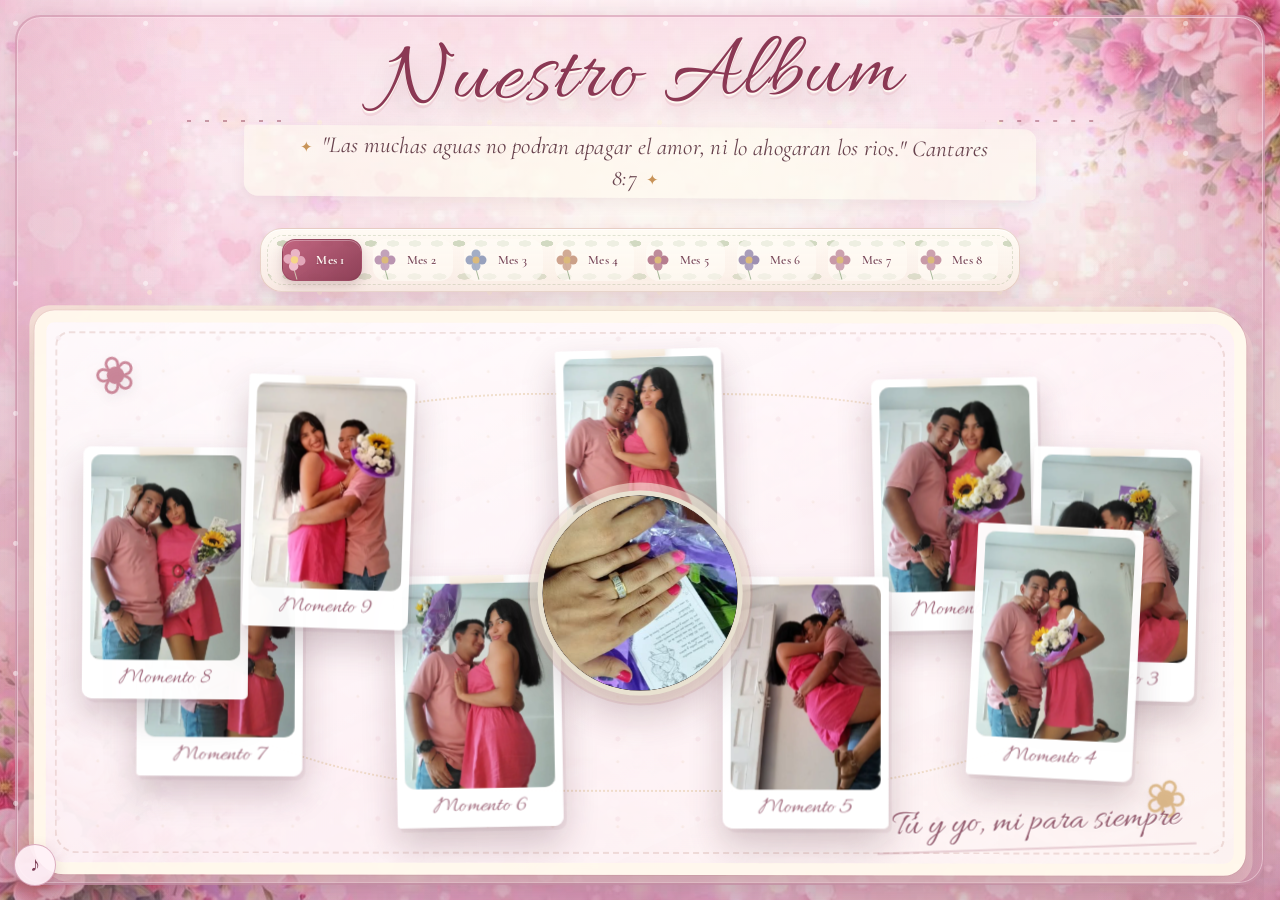
==== commit 6f40706f: "Aplica tema blanco completo al mes 7" ====
--- a/docs/index.html
+++ b/docs/index.html
@@ -3022,6 +3022,131 @@
       }
     }
 
+    /* Tema blanco del séptimo mes: conserva estructura y animaciones. */
+    body.theme-month-7 {
+      --ink: #4f4c49;
+      --ink-soft: #706b67;
+      --accent: #d8d3ce;
+      --accent-soft: #f7f5f2;
+      --gold: #d8d0c5;
+      background-color: #fff;
+      color: #57534f;
+    }
+
+    body.theme-month-7::before {
+      opacity: 0.42;
+      filter: grayscale(1) brightness(1.35);
+    }
+
+    body.theme-month-7::after {
+      background:
+        linear-gradient(90deg, rgba(255,255,255,.3), transparent 14%, transparent 86%, rgba(255,255,255,.3)),
+        linear-gradient(0deg, rgba(255,255,255,.22), transparent 22%);
+      mix-blend-mode: screen;
+    }
+
+    body.theme-month-7 h1,
+    body.theme-month-7 .subtitle,
+    body.theme-month-7 .signature {
+      color: #fff;
+      text-shadow: 0 1px 2px rgba(92,85,79,.72), 0 8px 22px rgba(255,255,255,.9);
+    }
+
+    body.theme-month-7 .subtitle {
+      border-color: rgba(255,255,255,.92);
+      background: rgba(255,255,255,.18);
+    }
+
+    body.theme-month-7 .book-nav {
+      border-color: rgba(255,255,255,.96);
+      background: rgba(255,255,255,.72);
+      box-shadow: 0 12px 30px rgba(108,101,95,.18), inset 0 1px 0 #fff;
+    }
+
+    body.theme-month-7 .book-tab {
+      color: #77716c;
+      border-color: transparent;
+      background: transparent;
+    }
+
+    body.theme-month-7 .book-tab:hover {
+      color: #504c49;
+      background: rgba(255,255,255,.78);
+    }
+
+    body.theme-month-7 .book-tab.active {
+      color: #514d49;
+      border-color: #fff;
+      background: linear-gradient(180deg, #fff, #f0eeeb);
+      box-shadow: 0 5px 16px rgba(93,87,81,.2), inset 0 0 0 1px #fff;
+    }
+
+    body.theme-month-7 .album,
+    body.theme-month-7 .upcoming {
+      border-color: rgba(255,255,255,.96);
+      box-shadow: 0 24px 64px rgba(97,91,85,.18), inset 0 0 0 1px rgba(255,255,255,.95);
+    }
+
+    body.theme-month-7 .photo {
+      border-color: #fff;
+      background: #fff;
+      box-shadow: 0 16px 34px rgba(91,85,80,.17);
+    }
+
+    body.theme-month-7 .caption {
+      color: #69645f;
+    }
+
+    body.theme-month-7 .border-romance,
+    body.theme-month-7 .border-garden,
+    body.theme-month-7 .single-flower,
+    body.theme-month-7 .edge-flower {
+      filter: grayscale(1) brightness(1.75) drop-shadow(0 8px 18px rgba(118,111,105,.16));
+    }
+
+    body.theme-month-7 .border-romance::before,
+    body.theme-month-7 .border-romance::after {
+      border-color: rgba(255,255,255,.94);
+      background: linear-gradient(to bottom, rgba(255,255,255,.72), transparent 18%, transparent 82%, rgba(255,255,255,.72));
+      box-shadow: inset 0 0 0 1px #fff, 0 0 22px rgba(255,255,255,.88);
+    }
+
+    body.theme-month-7 .bubble {
+      animation-name: love-burst-white;
+    }
+
+    body.theme-month-7 .bubble .heart {
+      animation-name: love-white;
+    }
+
+    body.theme-month-7 .beat-heart {
+      background: #fff;
+      box-shadow: inset 0 0 0 1px rgba(190,184,178,.42), 0 8px 18px rgba(255,255,255,.72);
+      filter: drop-shadow(0 8px 14px rgba(106,100,94,.2));
+    }
+
+    body.theme-month-7 .music-toggle,
+    body.theme-month-7 .motion-toggle {
+      color: #5c5752;
+      border-color: #fff;
+      background: rgba(255,255,255,.9);
+      box-shadow: 0 8px 22px rgba(99,93,87,.18);
+    }
+
+    @keyframes love-burst-white {
+      50%, 100% {
+        box-shadow: inset 0 0 0 0 rgba(255,255,255,.96);
+        transform: translate(0, 0) scale(1);
+      }
+    }
+
+    @keyframes love-white {
+      50% {
+        fill: #fff;
+        opacity: 1;
+      }
+    }
+
   </style>
 </head>
 <body>
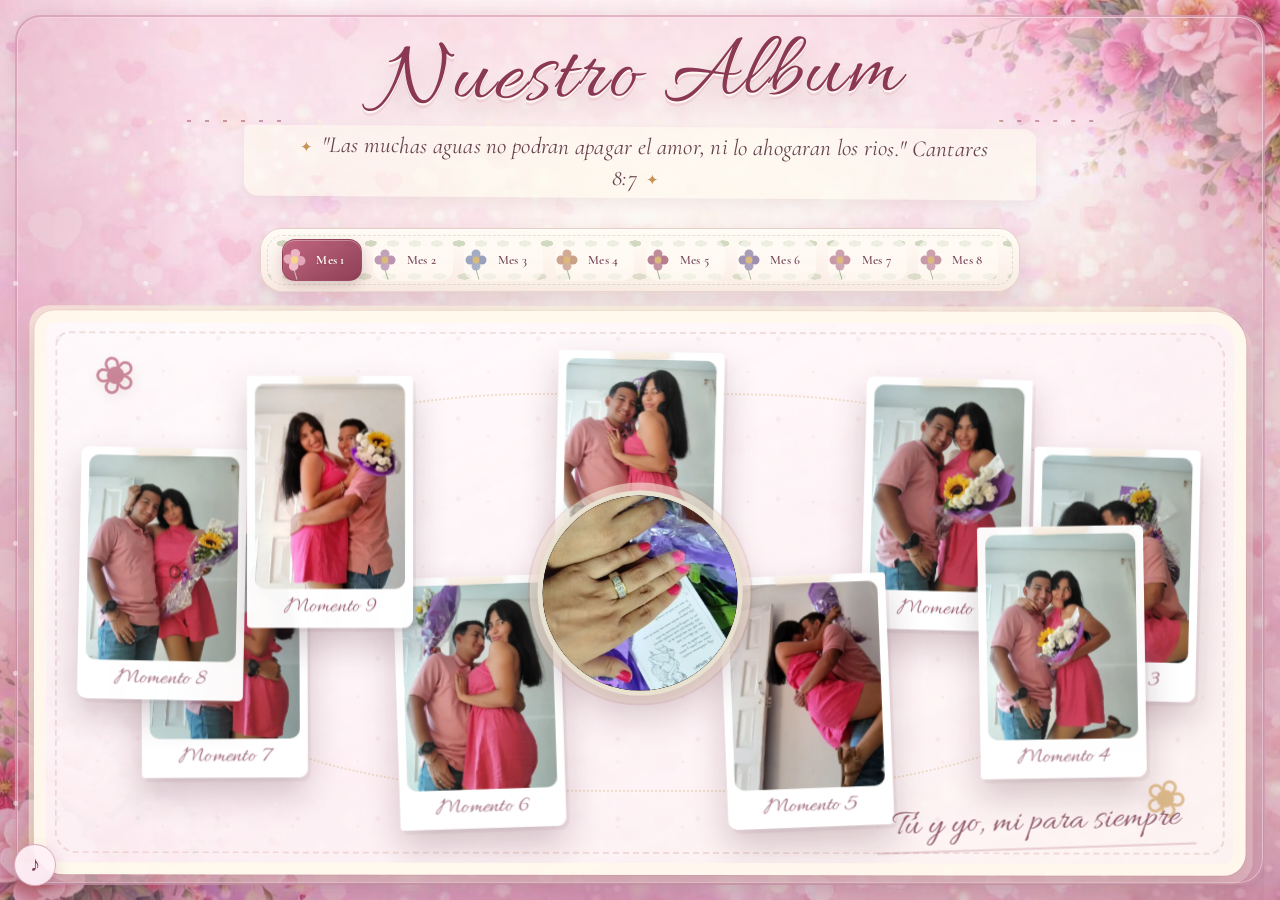
==== commit d2d55799: "Mejora el contraste de textos del mes 7" ====
--- a/docs/index.html
+++ b/docs/index.html
@@ -3048,8 +3048,23 @@
     body.theme-month-7 h1,
     body.theme-month-7 .subtitle,
     body.theme-month-7 .signature {
-      color: #fff;
-      text-shadow: 0 1px 2px rgba(92,85,79,.72), 0 8px 22px rgba(255,255,255,.9);
+      color: #5a504a;
+      text-shadow: 0 1px 0 rgba(255,255,255,.98), 0 3px 10px rgba(91,81,74,.24);
+    }
+
+    body.theme-month-7 h1 {
+      color: #62564f;
+      text-shadow: 0 2px 0 #fff, 0 7px 18px rgba(89,78,71,.26);
+    }
+
+    body.theme-month-7 .subtitle {
+      color: #665b54;
+      font-weight: 600;
+    }
+
+    body.theme-month-7 .signature {
+      color: #665950;
+      text-shadow: 0 1px 0 #fff, 0 2px 7px rgba(74,64,58,.32);
     }
 
     body.theme-month-7 .subtitle {
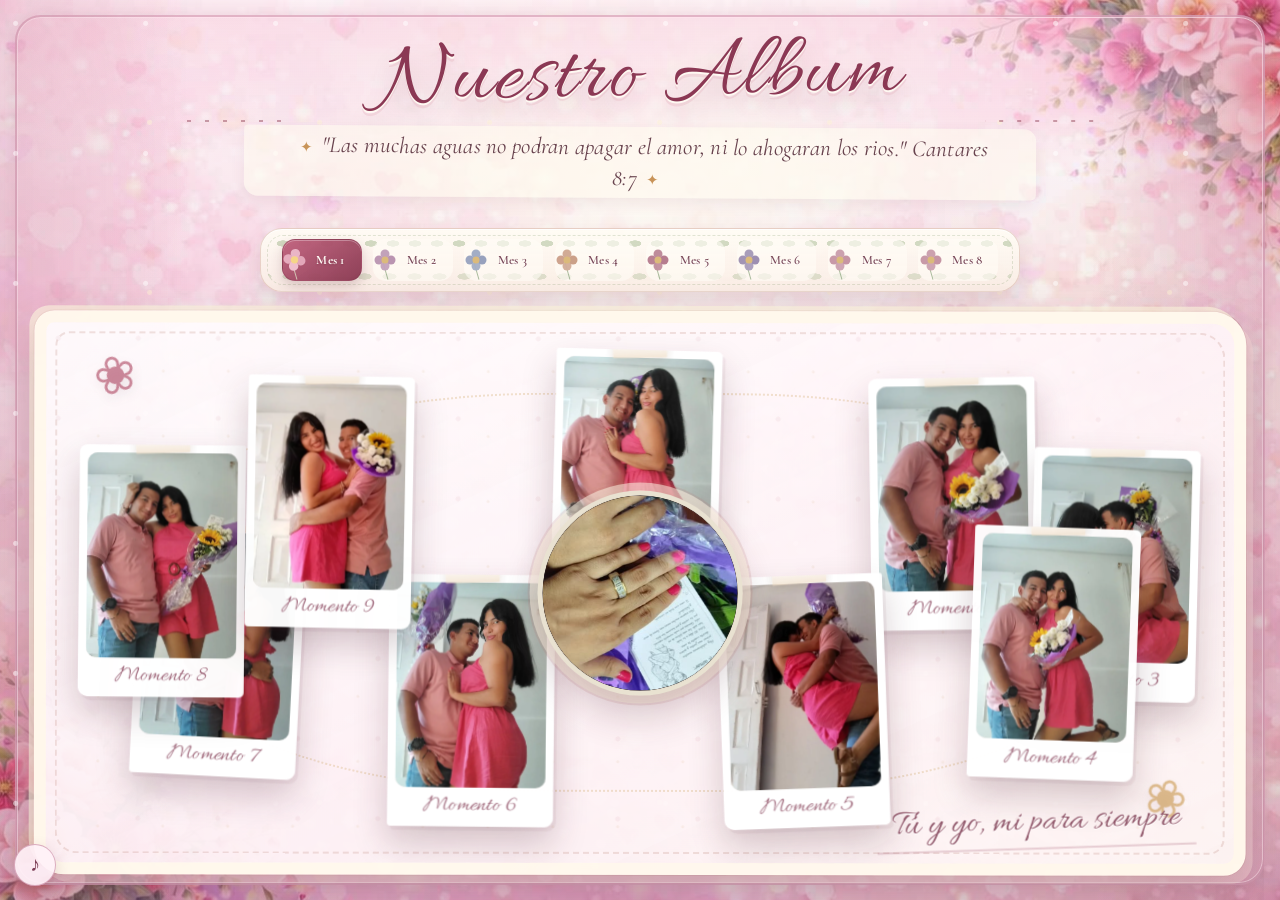
==== commit 46937601: "Mejora el espacio del álbum en celular" ====
--- a/docs/index.html
+++ b/docs/index.html
@@ -3162,6 +3162,99 @@
       }
     }
 
+    /* Móvil: la navegación ocupa una sola fila desplazable para liberar altura al álbum. */
+    @media (max-width: 640px) {
+      html,
+      body {
+        height: 100dvh;
+        min-height: 100dvh;
+      }
+
+      main {
+        height: 100dvh;
+        padding: 0.55rem 0.5rem max(0.65rem, env(safe-area-inset-bottom));
+        gap: 0.35rem;
+      }
+
+      header {
+        margin-bottom: 0.2rem;
+      }
+
+      h1 {
+        font-size: clamp(2.2rem, 10.5vw, 2.7rem);
+        line-height: 0.92;
+      }
+
+      .subtitle {
+        margin-top: 0.2rem;
+        padding: 0.22rem 0.5rem;
+        font-size: clamp(0.76rem, 3.35vw, 0.9rem);
+        line-height: 1.2;
+      }
+
+      .book {
+        min-height: 0;
+        gap: 0.38rem;
+      }
+
+      .book-nav {
+        display: flex;
+        width: 100%;
+        max-width: 100%;
+        min-height: 0;
+        padding: 0.35rem;
+        gap: 0.35rem;
+        justify-content: flex-start;
+        flex-wrap: nowrap;
+        overflow-x: auto;
+        overflow-y: hidden;
+        overscroll-behavior-x: contain;
+        scroll-snap-type: x proximity;
+        -webkit-overflow-scrolling: touch;
+        scrollbar-width: none;
+      }
+
+      .book-nav::-webkit-scrollbar {
+        display: none;
+      }
+
+      .book-tab,
+      .book-tab:nth-child(even) {
+        flex: 0 0 auto;
+        width: auto;
+        min-width: 5.15rem;
+        min-height: 2.55rem;
+        padding: 0.42rem 0.82rem 0.42rem 1.5rem;
+        font-size: 0.88rem;
+        scroll-snap-align: start;
+      }
+
+      .month-page,
+      .album,
+      .upcoming,
+      .orbit {
+        min-height: 0;
+      }
+
+      .album,
+      .upcoming {
+        height: 100%;
+      }
+
+      .album {
+        --photo-w: clamp(92px, 26vw, 118px);
+        --photo-h: clamp(114px, 32vw, 146px);
+        --ring-w: clamp(128px, 37vw, 168px);
+        --ring-h: clamp(128px, 37vw, 168px);
+      }
+
+      .signature {
+        right: 0.65rem;
+        bottom: 0.42rem;
+        font-size: clamp(1.15rem, 5.4vw, 1.5rem);
+      }
+    }
+
   </style>
 </head>
 <body>
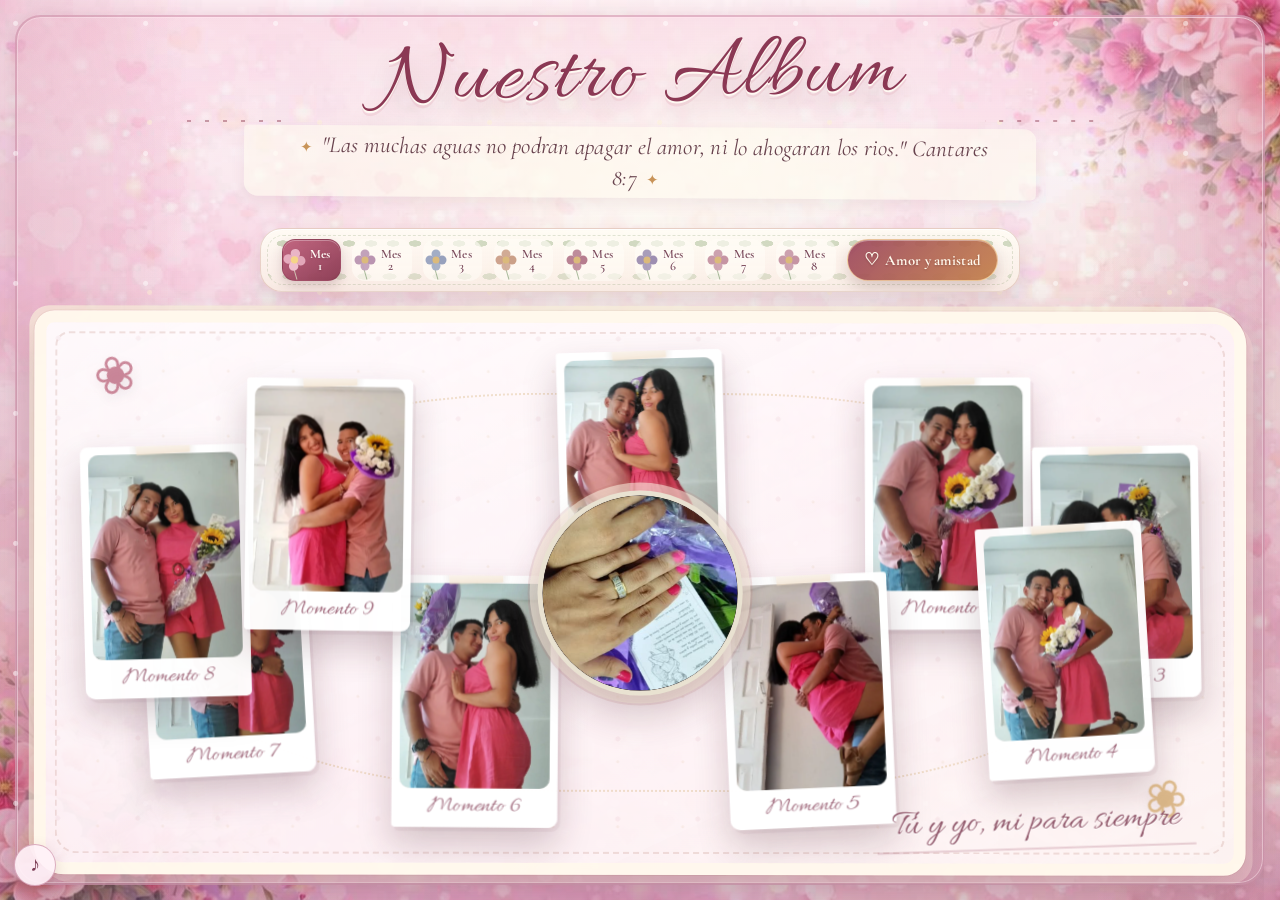
==== commit 00574a68: "Add Amor y amistad lyric video" ====
--- a/docs/index.html
+++ b/docs/index.html
@@ -1,4 +1,5 @@
-﻿<!doctype html>
+﻿<!doctype html> 
+
 <html lang="es">
 <head>
   <meta charset="UTF-8" />
@@ -3254,6 +3255,55 @@
         font-size: clamp(1.15rem, 5.4vw, 1.5rem);
       }
     }
+    .love-video-link {
+      position: relative;
+      z-index: 1;
+      display: inline-flex;
+      align-items: center;
+      justify-content: center;
+      min-height: 42px;
+      padding: 0.58rem 1rem;
+      border: 1px solid rgba(255, 227, 174, 0.72);
+      border-radius: 999px;
+      color: #fff8eb;
+      background: linear-gradient(135deg, rgba(157, 72, 95, 0.94), rgba(196, 128, 73, 0.92));
+      box-shadow: 0 7px 15px rgba(95, 46, 48, 0.2), inset 0 1px 0 rgba(255, 255, 255, 0.36);
+      font: 700 clamp(0.78rem, 1.15vw, 0.98rem)/1 "Cormorant Garamond", Georgia, serif;
+      letter-spacing: 0.02em;
+      text-decoration: none;
+      text-shadow: 0 1px 2px rgba(71, 25, 34, 0.3);
+      transition: transform 160ms ease, filter 160ms ease, box-shadow 160ms ease;
+      touch-action: manipulation;
+      -webkit-tap-highlight-color: transparent;
+    }
+
+    .love-video-link::before {
+      content: "♡";
+      margin-right: 0.38rem;
+      font-size: 1.15em;
+      line-height: 1;
+    }
+
+    .love-video-link:hover,
+    .love-video-link:focus-visible {
+      color: #fff;
+      filter: brightness(1.08) saturate(1.06);
+      transform: translateY(-2px);
+      box-shadow: 0 10px 20px rgba(95, 46, 48, 0.28), inset 0 1px 0 rgba(255, 255, 255, 0.42);
+    }
+
+    .love-video-link:focus-visible {
+      outline: 2px solid #fff1c5;
+      outline-offset: 3px;
+    }
+
+    @media (max-width: 640px) {
+      .love-video-link {
+        grid-column: 1 / -1;
+        width: 100%;
+        min-height: 44px;
+      }
+    }
 
   </style>
 </head>
@@ -3278,6 +3328,7 @@
         <button class="book-tab" type="button" data-month="6">Mes 6</button>
         <button class="book-tab" type="button" data-month="7">Mes 7</button>
         <button class="book-tab" type="button" data-month="8">Mes 8</button>
+        <a class="love-video-link" href="Amor Azul.html" aria-label="Abrir videoclip Amor y amistad">Amor y amistad</a>
       </nav>
 
       <div class="month-page active" id="month-1" data-month-page="1">
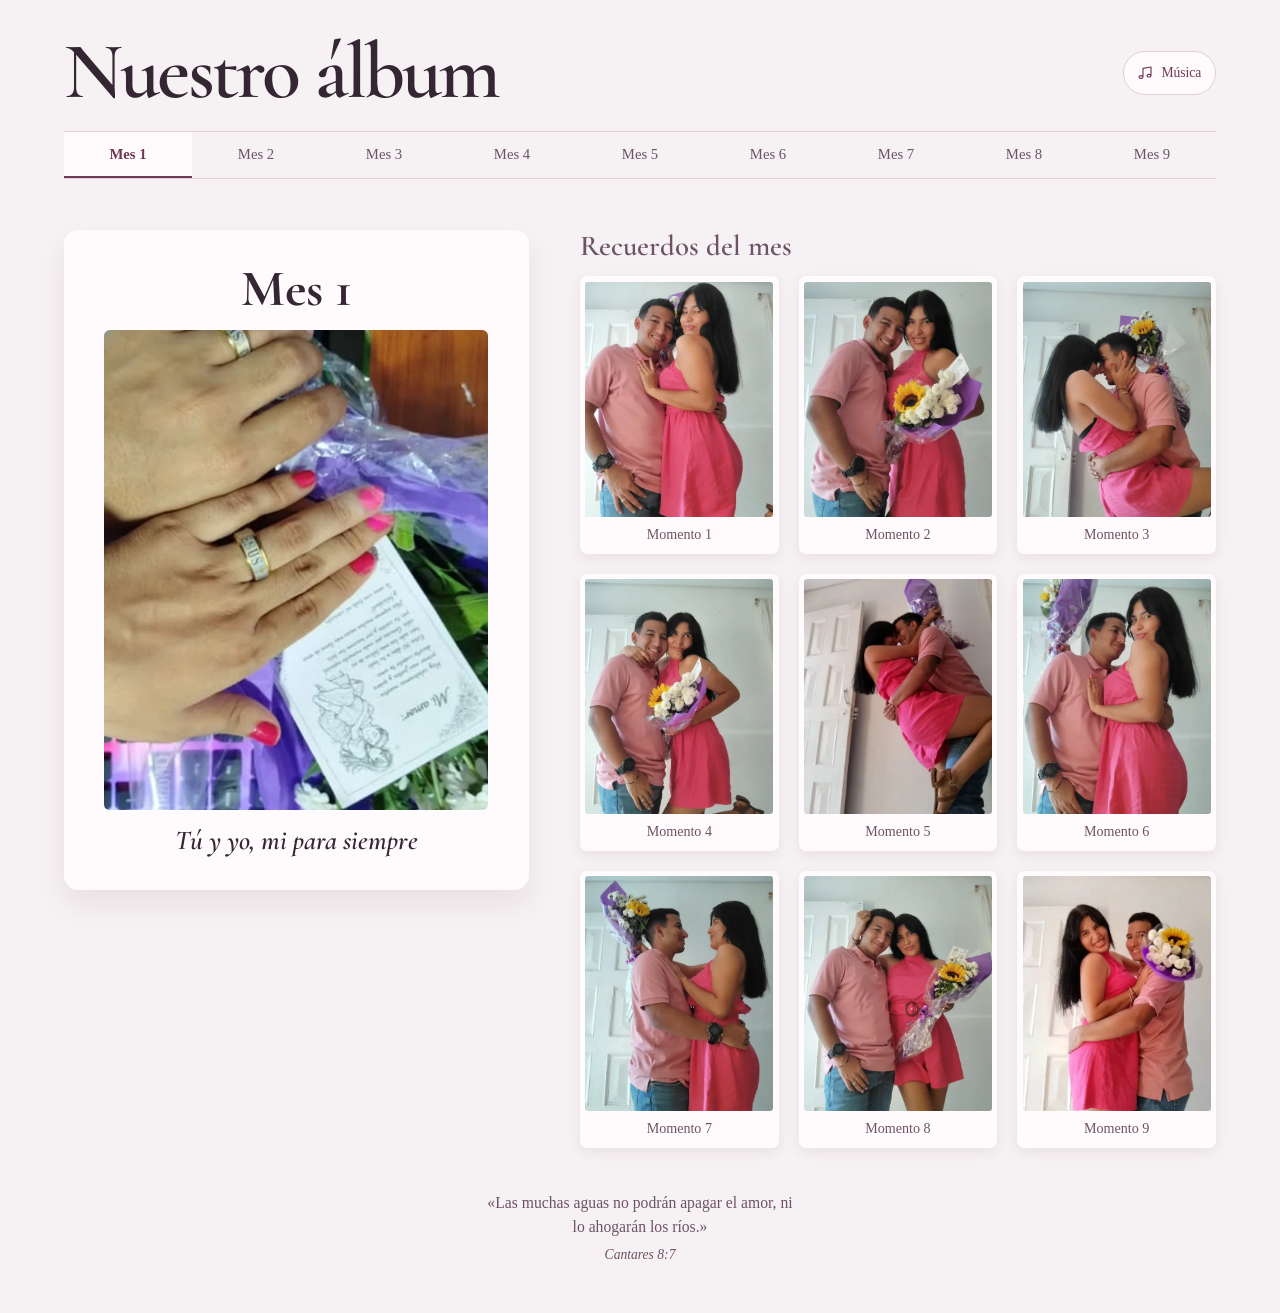
==== commit 88308b89: "Renueva el álbum y agrega los meses 8 y 9" ====
--- a/docs/index.html
+++ b/docs/index.html
@@ -1,3457 +1,224 @@
-﻿<!doctype html> 
-
+<!doctype html>
 <html lang="es">
 <head>
   <meta charset="UTF-8" />
   <meta name="viewport" content="width=device-width, initial-scale=1, viewport-fit=cover" />
-  <title>Nuestro Album</title>
-  <link rel="icon" type="image/png" href="anillo.png" />
-  <link rel="apple-touch-icon" href="anillo.png" />
+  <title>Nuestro álbum</title>
+  <link rel="icon" type="image/webp" href="optimized/anillo.webp" />
   <link rel="preconnect" href="https://fonts.googleapis.com" />
   <link rel="preconnect" href="https://fonts.gstatic.com" crossorigin />
-  <link rel="stylesheet" href="https://fonts.googleapis.com/css2?family=Allura&family=Cormorant+Garamond:wght@400;500;600;700&display=swap" />
-  <link rel="preload" href="fondo/Copilot_20260310_012828.png" as="image" fetchpriority="high" />
-  <style>
-    :root {
-      --bg-rose: #f7e5ea;
-      --bg-peach: #f8efe9;
-      --bg-cream: #fffaf3;
-      --ink: #5a3441;
-      --ink-soft: #7c5260;
-      --accent: #c9859d;
-      --accent-soft: #f0cfd9;
-      --gold: #d6b17a;
-      --panel: rgba(255, 247, 251, 0.82);
-      --panel-border: rgba(255, 236, 244, 0.95);
-      --photo-w: clamp(142px, 13vw, 194px);
-      --photo-h: clamp(176px, 16vw, 242px);
-      --ring-w: clamp(170px, 16vw, 230px);
-      --ring-h: clamp(226px, 20vw, 305px);
-      --shadow-soft: 0 18px 45px rgba(92, 52, 65, 0.15);
-      --shadow-card: 0 16px 34px rgba(76, 42, 52, 0.18);
-      --music-level: 0;
-      --music-bass: 0;
-    }
-
-    * {
-      box-sizing: border-box;
-    }
-
-    html,
-    body {
-      margin: 0;
-      width: 100%;
-      height: 100dvh;
-      min-height: 100dvh;
-      overflow: hidden;
-    }
-
-    body {
-      font-family: "Cormorant Garamond", Georgia, serif;
-      color: var(--ink);
-      background-image:
-        linear-gradient(rgba(255, 255, 255, 0.28), rgba(255, 255, 255, 0.28)),
-        url("fondo/Copilot_20260310_012828.png");
-      background-position: center;
-      background-size: cover;
-      background-repeat: no-repeat;
-      background-attachment: fixed;
-      overflow: hidden;
-      position: relative;
-    }
-
-    body::before {
-      content: "";
-      position: fixed;
-      inset: 0;
-      pointer-events: none;
-      z-index: 0;
-      opacity: 0.22;
-      background-image:
-        radial-gradient(circle at 18% 28%, rgba(255, 255, 255, 0.65) 0 1px, transparent 2px),
-        radial-gradient(circle at 66% 36%, rgba(255, 255, 255, 0.45) 0 1px, transparent 2px),
-        radial-gradient(circle at 38% 76%, rgba(255, 255, 255, 0.55) 0 1px, transparent 2px),
-        radial-gradient(circle at 84% 84%, rgba(255, 255, 255, 0.5) 0 1px, transparent 2px);
-      background-size: 180px 180px, 160px 160px, 200px 200px, 220px 220px;
-    }
-
-    .border-romance {
-      position: fixed;
-      inset: 0;
-      pointer-events: none;
-      z-index: 0;
-      overflow: hidden;
-      perspective: 1000px;
-    }
-
-    .border-romance::after {
-      content: "";
-      position: absolute;
-      inset: clamp(8px, 1.2vw, 16px);
-      border-radius: 26px;
-      border: 2px solid rgba(214, 160, 181, 0.68);
-      box-shadow:
-        inset 0 0 0 1px rgba(255, 226, 236, 0.75),
-        0 0 18px rgba(196, 132, 156, 0.3);
-    }
-
-    .border-romance::before {
-      content: "";
-      position: absolute;
-      inset: clamp(8px, 1.2vw, 16px);
-      border-radius: 26px;
-      background:
-        linear-gradient(to bottom, rgba(245, 191, 210, 0.34), transparent 16%, transparent 84%, rgba(228, 171, 193, 0.4)),
-        linear-gradient(to right, rgba(241, 186, 208, 0.34), transparent 14%, transparent 86%, rgba(227, 170, 192, 0.34));
-      pointer-events: none;
-    }
-
-    .beat-hearts {
-      position: fixed;
-      inset: 0;
-      z-index: 2;
-      pointer-events: none;
-      overflow: hidden;
-    }
-
-    .beat-heart {
-      position: absolute;
-      left: var(--x);
-      bottom: -9vmin;
-      width: var(--size);
-      height: var(--size);
-      pointer-events: none;
-      opacity: 0;
-      border-radius: 18% 18% 4% 18%;
-      background: hsl(var(--heart-hue), 74%, var(--heart-light));
-      box-shadow: inset 0 0 0 1px rgba(255, 255, 255, 0.32);
-      transform: translate(-50%, 0) rotate(calc(var(--rot) + 45deg)) scale(0.2);
-      animation: beatHeartFloat var(--dur) cubic-bezier(.18,.72,.2,1) forwards;
-      filter: drop-shadow(0 8px 14px rgba(126, 57, 82, 0.22));
-    }
-
-    .beat-heart::before,
-    .beat-heart::after {
-      content: "";
-      position: absolute;
-      width: 100%;
-      height: 100%;
-      border-radius: 50%;
-      background: inherit;
-    }
-
-    .beat-heart::before {
-      left: -50%;
-      top: 0;
-    }
-
-    .beat-heart::after {
-      left: 0;
-      top: -50%;
-    }
-
-    body.music-reactive .bubbles {
-      opacity: calc(0.88 + (var(--music-level) * 0.12));
-    }
-
-    .night {
-      display: none;
-    }
-
-    .border-garden {
-      display: none;
-    }
-
-    .single-flower {
-      position: absolute;
-      left: 50%;
-      bottom: 2%;
-      transform: translateX(-50%) scale(0.62);
-      transform-origin: bottom center;
-      z-index: 4;
-      filter: drop-shadow(0 16px 22px rgba(5, 39, 19, 0.45));
-    }
-
-    .single-flower .flowers {
-      transform: none;
-    }
-
-    .single-flower::before {
-      content: "";
-      position: absolute;
-      left: 50%;
-      bottom: -10vmin;
-      width: 90vmin;
-      height: 44vmin;
-      transform: translateX(-50%);
-      background:
-        radial-gradient(34% 70% at 18% 100%, rgba(97, 150, 113, 0.88), transparent 72%),
-        radial-gradient(34% 70% at 33% 100%, rgba(113, 168, 127, 0.84), transparent 72%),
-        radial-gradient(34% 70% at 50% 100%, rgba(124, 176, 136, 0.8), transparent 72%),
-        radial-gradient(34% 70% at 67% 100%, rgba(111, 165, 125, 0.84), transparent 72%),
-        radial-gradient(34% 70% at 82% 100%, rgba(95, 146, 110, 0.88), transparent 72%);
-      z-index: -1;
-      opacity: 0.95;
-    }
-
-    .edge-flower {
-      position: absolute;
-      --s: 0.14;
-      --rot: 0deg;
-      left: 50%;
-      top: 50%;
-      transform: translate(-50%, -50%) rotate(var(--rot)) scale(var(--s));
-      transform-origin: center center;
-      overflow: visible;
-    }
-
-    .edge-flower::before,
-    .edge-flower::after {
-      content: "";
-      position: absolute;
-      left: 50%;
-      bottom: -10vmin;
-      transform: translateX(-50%);
-      pointer-events: none;
-      z-index: 1;
-      animation: vegetationSway 3.8s ease-in-out infinite;
-    }
-
-    .edge-flower::before {
-      width: 36vmin;
-      height: 24vmin;
-      background:
-        radial-gradient(44% 52% at 18% 86%, rgba(10, 120, 52, 0.9), transparent 72%),
-        radial-gradient(42% 55% at 35% 90%, rgba(8, 136, 58, 0.85), transparent 72%),
-        radial-gradient(40% 56% at 54% 92%, rgba(12, 146, 62, 0.82), transparent 72%),
-        radial-gradient(42% 52% at 72% 89%, rgba(8, 122, 54, 0.84), transparent 72%),
-        radial-gradient(44% 50% at 86% 84%, rgba(6, 108, 49, 0.8), transparent 72%);
-      filter: blur(0.08vmin);
-      opacity: 0.92;
-    }
-
-    .edge-flower::after {
-      width: 30vmin;
-      height: 30vmin;
-      background:
-        linear-gradient(70deg, transparent 48%, rgba(8, 142, 59, 0.7) 50%, transparent 52%),
-        linear-gradient(100deg, transparent 48%, rgba(6, 130, 54, 0.7) 50%, transparent 52%),
-        linear-gradient(125deg, transparent 49%, rgba(12, 155, 67, 0.72) 50%, transparent 51%),
-        linear-gradient(55deg, transparent 49%, rgba(9, 122, 51, 0.68) 50%, transparent 51%);
-      opacity: 0.8;
-    }
-
-    .edge-flower--01 { left: 7%; top: 9%; --s: 0.15; --rot: 144deg; }
-    .edge-flower--02 { left: 26%; top: 6%; --s: 0.12; --rot: 168deg; }
-    .edge-flower--03 { left: 50%; top: 5%; --s: 0.12; --rot: 180deg; }
-    .edge-flower--04 { left: 74%; top: 6%; --s: 0.12; --rot: 194deg; }
-    .edge-flower--05 { left: 93%; top: 9%; --s: 0.15; --rot: 214deg; }
-    .edge-flower--06 { left: 96%; top: 32%; --s: 0.12; --rot: 250deg; }
-    .edge-flower--07 { left: 96%; top: 68%; --s: 0.12; --rot: 286deg; }
-    .edge-flower--08 { left: 93%; top: 91%; --s: 0.15; --rot: 328deg; }
-    .edge-flower--09 { left: 74%; top: 94%; --s: 0.12; --rot: 352deg; }
-    .edge-flower--10 { left: 50%; top: 95%; --s: 0.12; --rot: 0deg; }
-    .edge-flower--11 { left: 26%; top: 94%; --s: 0.12; --rot: 12deg; }
-    .edge-flower--12 { left: 7%; top: 91%; --s: 0.15; --rot: 34deg; }
-    .edge-flower--13 { left: 4%; top: 68%; --s: 0.12; --rot: 72deg; }
-    .edge-flower--14 { left: 4%; top: 32%; --s: 0.12; --rot: 106deg; }
-
-    .flowers {
-      position: relative;
-      transform: scale(0.9);
-      overflow: visible;
-    }
-
-    .edge-flower .flowers::before,
-    .edge-flower .flowers::after {
-      content: "";
-      position: absolute;
-      bottom: -6vmin;
-      left: 50%;
-      transform-origin: bottom center;
-      pointer-events: none;
-      z-index: 2;
-    }
-
-    .edge-flower .flowers::before {
-      width: 30vmin;
-      height: 22vmin;
-      transform: translateX(-50%) rotate(-8deg);
-      background:
-        radial-gradient(70% 66% at 8% 88%, rgba(4, 110, 46, 0.94), transparent 74%),
-        radial-gradient(66% 64% at 24% 92%, rgba(7, 129, 53, 0.9), transparent 74%),
-        radial-gradient(62% 62% at 42% 94%, rgba(8, 142, 58, 0.88), transparent 74%),
-        radial-gradient(64% 62% at 61% 94%, rgba(7, 133, 54, 0.9), transparent 74%),
-        radial-gradient(70% 64% at 82% 90%, rgba(4, 112, 46, 0.9), transparent 74%),
-        radial-gradient(68% 60% at 96% 86%, rgba(3, 98, 42, 0.86), transparent 74%);
-      filter: blur(0.1vmin);
-      opacity: 0.95;
-    }
-
-    .edge-flower .flowers::after {
-      width: 26vmin;
-      height: 30vmin;
-      transform: translateX(-50%) rotate(10deg);
-      background:
-        linear-gradient(to top, rgba(5, 109, 36, 0.92), rgba(2, 129, 55, 0.18) 76%, transparent),
-        linear-gradient(78deg, transparent 47%, rgba(11, 151, 63, 0.7) 50%, transparent 53%),
-        linear-gradient(98deg, transparent 47%, rgba(7, 132, 54, 0.7) 50%, transparent 53%),
-        linear-gradient(118deg, transparent 48%, rgba(8, 141, 57, 0.66) 50%, transparent 52%);
-      clip-path: polygon(45% 0, 55% 0, 100% 100%, 0 100%);
-      opacity: 0.92;
-    }
-
-    .flower {
-      position: absolute;
-      bottom: 10vmin;
-      transform-origin: bottom center;
-      z-index: 10;
-      --fl-speed: 0.8s;
-    }
-
-    .edge-flower .flower::before,
-    .edge-flower .flower::after {
-      content: "";
-      position: absolute;
-      left: 50%;
-      bottom: -6vmin;
-      transform: translateX(-50%);
-      pointer-events: none;
-      z-index: -1;
-    }
-
-    .edge-flower .flower::before {
-      width: 22vmin;
-      height: 14vmin;
-      background:
-        radial-gradient(45% 70% at 10% 96%, rgba(3, 98, 42, 0.92), transparent 74%),
-        radial-gradient(45% 72% at 32% 98%, rgba(5, 120, 49, 0.9), transparent 74%),
-        radial-gradient(45% 72% at 54% 100%, rgba(7, 135, 55, 0.88), transparent 74%),
-        radial-gradient(45% 72% at 76% 98%, rgba(5, 118, 48, 0.9), transparent 74%),
-        radial-gradient(45% 70% at 94% 96%, rgba(3, 98, 42, 0.9), transparent 74%);
-      opacity: 0.95;
-    }
-
-    .edge-flower .flower::after {
-      width: 20vmin;
-      height: 18vmin;
-      background:
-        linear-gradient(72deg, transparent 48%, rgba(7, 136, 56, 0.74) 50%, transparent 52%),
-        linear-gradient(94deg, transparent 48%, rgba(6, 128, 53, 0.72) 50%, transparent 52%),
-        linear-gradient(112deg, transparent 48%, rgba(8, 146, 60, 0.72) 50%, transparent 52%);
-      opacity: 0.8;
-    }
-
-    .flower--1 {
-      animation: moving-flower-1 4s linear infinite;
-    }
-
-    .flower--1 .flower__line {
-      height: 70vmin;
-      animation-delay: 0.3s;
-    }
-
-    .flower--1 .flower__line__leaf--1 {
-      animation: blooming-leaf-right var(--fl-speed) 1.6s backwards;
-    }
-
-    .flower--1 .flower__line__leaf--2 {
-      animation: blooming-leaf-right var(--fl-speed) 1.4s backwards;
-    }
-
-    .flower--1 .flower__line__leaf--3 {
-      animation: blooming-leaf-left var(--fl-speed) 1.2s backwards;
-    }
-
-    .flower--1 .flower__line__leaf--4 {
-      animation: blooming-leaf-left var(--fl-speed) 1s backwards;
-    }
-
-    .flower--1 .flower__line__leaf--5 {
-      animation: blooming-leaf-right var(--fl-speed) 1.8s backwards;
-    }
-
-    .flower--1 .flower__line__leaf--6 {
-      animation: blooming-leaf-left var(--fl-speed) 2s backwards;
-    }
-
-    .flower--2 {
-      left: 50%;
-      transform: rotate(20deg);
-      animation: moving-flower-2 4s linear infinite;
-    }
-
-    .flower--2 .flower__line {
-      height: 60vmin;
-      animation-delay: 0.6s;
-    }
-
-    .flower--2 .flower__line__leaf--1 {
-      animation: blooming-leaf-right var(--fl-speed) 1.9s backwards;
-    }
-
-    .flower--2 .flower__line__leaf--2 {
-      animation: blooming-leaf-right var(--fl-speed) 1.7s backwards;
-    }
-
-    .flower--2 .flower__line__leaf--3 {
-      animation: blooming-leaf-left var(--fl-speed) 1.5s backwards;
-    }
-
-    .flower--2 .flower__line__leaf--4 {
-      animation: blooming-leaf-left var(--fl-speed) 1.3s backwards;
-    }
-
-    .flower--3 {
-      left: 50%;
-      transform: rotate(-15deg);
-      animation: moving-flower-3 4s linear infinite;
-    }
-
-    .flower--3 .flower__line {
-      animation-delay: 0.9s;
-    }
-
-    .flower--3 .flower__line__leaf--1 {
-      animation: blooming-leaf-right var(--fl-speed) 2.5s backwards;
-    }
-
-    .flower--3 .flower__line__leaf--2 {
-      animation: blooming-leaf-right var(--fl-speed) 2.3s backwards;
-    }
-
-    .flower--3 .flower__line__leaf--3 {
-      animation: blooming-leaf-left var(--fl-speed) 2.1s backwards;
-    }
-
-    .flower--3 .flower__line__leaf--4 {
-      animation: blooming-leaf-left var(--fl-speed) 1.9s backwards;
-    }
-
-    .flower__leafs {
-      position: relative;
-      animation: blooming-flower 2s backwards;
-    }
-
-    .flower__leafs--1 {
-      animation-delay: 1.1s;
-    }
-
-    .flower__leafs--2 {
-      animation-delay: 1.4s;
-    }
-
-    .flower__leafs--3 {
-      animation-delay: 1.7s;
-    }
-
-    .flower__leafs::after {
-      content: "";
-      position: absolute;
-      left: 0;
-      top: 0;
-      transform: translate(-50%, -100%);
-      width: 8vmin;
-      height: 8vmin;
-      background-color: #e7b201;
-      filter: blur(10vmin);
-    }
-
-    .flower__leaf {
-      position: absolute;
-      bottom: 0;
-      left: 50%;
-      width: 8vmin;
-      height: 11vmin;
-      border-radius: 51% 49% 47% 53% / 44% 45% 55% 69%;
-      background-color: #e6f331;
-      background-image: linear-gradient(to top, #e6f331, #e6f331);
-      transform-origin: bottom center;
-      opacity: 0.9;
-      box-shadow: inset 0 0 2vmin rgba(255, 255, 255, 0.5);
-    }
-
-    .flower__leaf--1 {
-      transform: translate(-10%, 1%) rotateY(40deg) rotateX(-50deg);
-    }
-
-    .flower__leaf--2 {
-      transform: translate(-50%, -4%) rotateX(40deg);
-    }
-
-    .flower__leaf--3 {
-      transform: translate(-90%, 0%) rotateY(45deg) rotateX(50deg);
-    }
-
-    .flower__leaf--4 {
-      width: 8vmin;
-      height: 8vmin;
-      transform-origin: bottom left;
-      border-radius: 4vmin 10vmin 4vmin 4vmin;
-      transform: translate(0%, 18%) rotateX(70deg) rotate(-43deg);
-      background-image: linear-gradient(to top, #e6f331, #e6f331);
-      z-index: 1;
-      opacity: 0.8;
-    }
-
-    .flower__white-circle {
-      position: absolute;
-      left: -3.5vmin;
-      top: -3vmin;
-      width: 9vmin;
-      height: 4vmin;
-      border-radius: 50%;
-      background-color: #fff;
-    }
-
-    .flower__white-circle::after {
-      content: "";
-      position: absolute;
-      left: 50%;
-      top: 45%;
-      transform: translate(-50%, -50%);
-      width: 60%;
-      height: 60%;
-      border-radius: inherit;
-      background-image: linear-gradient(90deg, rgb(255, 235, 18), rgb(255, 206, 0));
-    }
-
-    .flower__line {
-      height: 55vmin;
-      width: 1.5vmin;
-      background-image: linear-gradient(
-          to left,
-          rgba(0, 0, 0, 0.2),
-          transparent,
-          rgba(255, 255, 255, 0.2)
-        ),
-        linear-gradient(to top, transparent 10%, #6ea783, #87bc98);
-      box-shadow: inset 0 0 2px rgba(0, 0, 0, 0.5);
-      animation: grow-flower-tree 4s backwards;
-    }
-
-    .flower__line__leaf {
-      --w: 7vmin;
-      --h: calc(var(--w) + 2vmin);
-      position: absolute;
-      top: 20%;
-      left: 90%;
-      width: var(--w);
-      height: var(--h);
-      border-top-right-radius: var(--h);
-      border-bottom-left-radius: var(--h);
-      background-image: linear-gradient(to top, rgba(84, 133, 99, 0.4), #87bc98);
-    }
-
-    .flower__line__leaf--1 {
-      transform: rotate(70deg) rotateY(30deg);
-    }
-
-    .flower__line__leaf--2 {
-      top: 45%;
-      transform: rotate(70deg) rotateY(30deg);
-    }
-
-    .flower__line__leaf--3,
-    .flower__line__leaf--4,
-    .flower__line__leaf--6 {
-      border-top-right-radius: 0;
-      border-bottom-left-radius: 0;
-      border-top-left-radius: var(--h);
-      border-bottom-right-radius: var(--h);
-      left: -460%;
-      top: 12%;
-      transform: rotate(-70deg) rotateY(30deg);
-    }
-
-    .flower__line__leaf--4 {
-      top: 40%;
-    }
-
-    .flower__line__leaf--5 {
-      top: 0;
-      transform-origin: left;
-      transform: rotate(70deg) rotateY(30deg) scale(0.6);
-    }
-
-    .flower__line__leaf--6 {
-      top: -2%;
-      left: -450%;
-      transform-origin: right;
-      transform: rotate(-70deg) rotateY(30deg) scale(0.6);
-    }
-
-    .flower__light {
-      position: absolute;
-      bottom: 0vmin;
-      width: 1vmin;
-      height: 1vmin;
-      background-color: rgb(255, 251, 0);
-      border-radius: 50%;
-      filter: blur(0.2vmin);
-      animation: light-ans 4s linear infinite backwards;
-    }
-
-    .flower__light:nth-child(odd) {
-      background-color: #8fbe9f;
-    }
-
-    .flower__light--1 {
-      left: -2vmin;
-      animation-delay: 1s;
-    }
-
-    .flower__light--2 {
-      left: 3vmin;
-      animation-delay: 0.5s;
-    }
-
-    .flower__light--3 {
-      left: -6vmin;
-      animation-delay: 0.3s;
-    }
-
-    .flower__light--4 {
-      left: 6vmin;
-      animation-delay: 0.9s;
-    }
-
-    .flower__light--5 {
-      left: -1vmin;
-      animation-delay: 1.5s;
-    }
-
-    .flower__light--6 {
-      left: -4vmin;
-      animation-delay: 3s;
-    }
-
-    .flower__light--7 {
-      left: 3vmin;
-      animation-delay: 2s;
-    }
-
-    .flower__light--8 {
-      left: -6vmin;
-      animation-delay: 3.5s;
-    }
-
-    .bubbles {
-      position: absolute;
-      top: 0;
-      left: 0;
-      height: 100%;
-      width: 100%;
-      pointer-events: none;
-      z-index: 2;
-    }
-
-    .bubble {
-      position: absolute;
-      z-index: 200;
-      border-radius: 50%;
-    }
-
-    .bubble:nth-child(1) { top: 8%; left: 60%; height: 11vmin; width: 11vmin; animation: love-burst 3s infinite 0s; box-shadow: inset 0 0 0 5.5vmin transparent; transform: translate(0, 0.05em) scale(0); transform-origin: center bottom; }
-    .bubble:nth-child(2) { top: 83%; left: 14%; height: 20vmin; width: 20vmin; animation: love-burst 3s infinite 0.15s; box-shadow: inset 0 0 0 10vmin transparent; transform: translate(0, 0.75em) scale(0); transform-origin: center bottom; }
-    .bubble:nth-child(3) { top: 25%; left: 49%; height: 4vmin; width: 4vmin; animation: love-burst 3s infinite 0.3s; box-shadow: inset 0 0 0 2vmin transparent; transform: translate(0, 0.5em) scale(0); transform-origin: center bottom; }
-    .bubble:nth-child(4) { top: 63%; left: 93%; height: 3vmin; width: 3vmin; animation: love-burst 3s infinite 0.45s; box-shadow: inset 0 0 0 1.5vmin transparent; transform: translate(0, 0.35em) scale(0); transform-origin: center bottom; }
-    .bubble:nth-child(5) { top: 7%; left: 56%; height: 18vmin; width: 18vmin; animation: love-burst 3s infinite 0.6s; box-shadow: inset 0 0 0 9vmin transparent; transform: translate(0, 0.3em) scale(0); transform-origin: center bottom; }
-    .bubble:nth-child(6) { top: 10%; left: 68%; height: 5vmin; width: 5vmin; animation: love-burst 3s infinite 0.75s; box-shadow: inset 0 0 0 2.5vmin transparent; transform: translate(0, 1.1em) scale(0); transform-origin: center bottom; }
-    .bubble:nth-child(7) { top: 68%; left: 1%; height: 5vmin; width: 5vmin; animation: love-burst 3s infinite 0.9s; box-shadow: inset 0 0 0 2.5vmin transparent; transform: translate(0, 0.15em) scale(0); transform-origin: center bottom; }
-    .bubble:nth-child(8) { top: 61%; left: 51%; height: 11vmin; width: 11vmin; animation: love-burst 3s infinite 1.05s; box-shadow: inset 0 0 0 5.5vmin transparent; transform: translate(0, 1.05em) scale(0); transform-origin: center bottom; }
-    .bubble:nth-child(9) { top: 24%; left: 45%; height: 11vmin; width: 11vmin; animation: love-burst 3s infinite 1.2s; box-shadow: inset 0 0 0 5.5vmin transparent; transform: translate(0, 1em) scale(0); transform-origin: center bottom; }
-    .bubble:nth-child(10) { top: 13%; left: 10%; height: 19vmin; width: 19vmin; animation: love-burst 3s infinite 1.35s; box-shadow: inset 0 0 0 9.5vmin transparent; transform: translate(0, 1em) scale(0); transform-origin: center bottom; }
-    .bubble:nth-child(11) { top: 76%; left: 7%; height: 14vmin; width: 14vmin; animation: love-burst 3s infinite 1.5s; box-shadow: inset 0 0 0 7vmin transparent; transform: translate(0, 0.1em) scale(0); transform-origin: center bottom; }
-    .bubble:nth-child(12) { top: 22%; left: 8%; height: 17vmin; width: 17vmin; animation: love-burst 3s infinite 1.65s; box-shadow: inset 0 0 0 8.5vmin transparent; transform: translate(0, 0.2em) scale(0); transform-origin: center bottom; }
-    .bubble:nth-child(13) { top: 23%; left: 81%; height: 16vmin; width: 16vmin; animation: love-burst 3s infinite 1.8s; box-shadow: inset 0 0 0 8vmin transparent; transform: translate(0, 0.1em) scale(0); transform-origin: center bottom; }
-    .bubble:nth-child(14) { top: 77%; left: 88%; height: 3vmin; width: 3vmin; animation: love-burst 3s infinite 1.95s; box-shadow: inset 0 0 0 1.5vmin transparent; transform: translate(0, 0.45em) scale(0); transform-origin: center bottom; }
-    .bubble:nth-child(15) { top: 41%; left: 1%; height: 9vmin; width: 9vmin; animation: love-burst 3s infinite 2.1s; box-shadow: inset 0 0 0 4.5vmin transparent; transform: translate(0, 0.05em) scale(0); transform-origin: center bottom; }
-    .bubble:nth-child(16) { top: 51%; left: 51%; height: 8vmin; width: 8vmin; animation: love-burst 3s infinite 2.25s; box-shadow: inset 0 0 0 4vmin transparent; transform: translate(0, 1.15em) scale(0); transform-origin: center bottom; }
-    .bubble:nth-child(17) { top: 37%; left: 65%; height: 11vmin; width: 11vmin; animation: love-burst 3s infinite 2.4s; box-shadow: inset 0 0 0 5.5vmin transparent; transform: translate(0, 0.2em) scale(0); transform-origin: center bottom; }
-    .bubble:nth-child(18) { top: 11%; left: 83%; height: 18vmin; width: 18vmin; animation: love-burst 3s infinite 2.55s; box-shadow: inset 0 0 0 9vmin transparent; transform: translate(0, 0.9em) scale(0); transform-origin: center bottom; }
-    .bubble:nth-child(19) { top: 64%; left: 86%; height: 12vmin; width: 12vmin; animation: love-burst 3s infinite 2.7s; box-shadow: inset 0 0 0 6vmin transparent; transform: translate(0, 0.65em) scale(0); transform-origin: center bottom; }
-    .bubble:nth-child(20) { top: 39%; left: 24%; height: 19vmin; width: 19vmin; animation: love-burst 3s infinite 2.85s; box-shadow: inset 0 0 0 9.5vmin transparent; transform: translate(0, 0.2em) scale(0); transform-origin: center bottom; }
-
-    .heart {
-      fill: transparent;
-      opacity: 0;
-    }
-
-    .bubble:nth-child(1) .heart { animation: love 3s forwards infinite 0s; transform: scale(0.5) rotate(-4deg); }
-    .bubble:nth-child(2) .heart { animation: love 3s forwards infinite 0.15s; transform: scale(0.5) rotate(22deg); }
-    .bubble:nth-child(3) .heart { animation: love 3s forwards infinite 0.3s; transform: scale(0.5) rotate(-5deg); }
-    .bubble:nth-child(4) .heart { animation: love 3s forwards infinite 0.45s; transform: scale(0.5) rotate(50deg); }
-    .bubble:nth-child(5) .heart { animation: love 3s forwards infinite 0.6s; transform: scale(0.5) rotate(-29deg); }
-    .bubble:nth-child(6) .heart { animation: love 3s forwards infinite 0.75s; transform: scale(0.5) rotate(35deg); }
-    .bubble:nth-child(7) .heart { animation: love 3s forwards infinite 0.9s; transform: scale(0.5) rotate(-5deg); }
-    .bubble:nth-child(8) .heart { animation: love 3s forwards infinite 1.05s; transform: scale(0.5) rotate(40deg); }
-    .bubble:nth-child(9) .heart { animation: love 3s forwards infinite 1.2s; transform: scale(0.5) rotate(-35deg); }
-    .bubble:nth-child(10) .heart { animation: love 3s forwards infinite 1.35s; transform: scale(0.5) rotate(28deg); }
-    .bubble:nth-child(11) .heart { animation: love 3s forwards infinite 1.5s; transform: scale(0.5) rotate(-3deg); }
-    .bubble:nth-child(12) .heart { animation: love 3s forwards infinite 1.65s; transform: scale(0.5) rotate(48deg); }
-    .bubble:nth-child(13) .heart { animation: love 3s forwards infinite 1.8s; transform: scale(0.5) rotate(-33deg); }
-    .bubble:nth-child(14) .heart { animation: love 3s forwards infinite 1.95s; transform: scale(0.5) rotate(40deg); }
-    .bubble:nth-child(15) .heart { animation: love 3s forwards infinite 2.1s; transform: scale(0.5) rotate(-29deg); }
-    .bubble:nth-child(16) .heart { animation: love 3s forwards infinite 2.25s; transform: scale(0.5) rotate(19deg); }
-    .bubble:nth-child(17) .heart { animation: love 3s forwards infinite 2.4s; transform: scale(0.5) rotate(-29deg); }
-    .bubble:nth-child(18) .heart { animation: love 3s forwards infinite 2.55s; transform: scale(0.5) rotate(14deg); }
-    .bubble:nth-child(19) .heart { animation: love 3s forwards infinite 2.7s; transform: scale(0.5) rotate(-10deg); }
-    .bubble:nth-child(20) .heart { animation: love 3s forwards infinite 2.85s; transform: scale(0.5) rotate(46deg); }
-
-    main {
-      position: relative;
-      z-index: 1;
-      width: min(1240px, 100%);
-      margin: 0 auto;
-      padding: clamp(1rem, 2vw, 2rem) clamp(0.65rem, 1.4vw, 1.4rem) clamp(1.4rem, 2.5vw, 2.6rem);
-      height: 100dvh;
-      max-height: 100dvh;
-      display: grid;
-      grid-template-rows: auto 1fr;
-      gap: clamp(0.65rem, 1.4vw, 1rem);
-      overflow: hidden;
-    }
-
-    header {
-      text-align: center;
-      margin-bottom: clamp(0.85rem, 1.8vw, 1.5rem);
-      animation: fadeUp 600ms ease both;
-    }
-
-    h1 {
-      margin: 0;
-      font-family: "Allura", "Times New Roman", cursive;
-      font-size: clamp(2.9rem, 7vw, 6rem);
-      line-height: 0.94;
-      letter-spacing: 0.02em;
-      color: #8a4058;
-      text-shadow: 0 8px 18px rgba(146, 86, 104, 0.2);
-      font-weight: 400;
-    }
-
-    .subtitle {
-      margin: 0.35rem auto 0;
-      max-width: 860px;
-      font-size: clamp(1.02rem, 1.8vw, 1.45rem);
-      line-height: 1.32;
-      color: var(--ink-soft);
-    }
-
-    .book {
-      display: grid;
-      gap: clamp(0.65rem, 1.4vw, 1rem);
-      min-height: 0;
-      height: 100%;
-      grid-template-rows: auto 1fr;
-    }
-
-    .book-nav {
-      display: flex;
-      justify-content: center;
-      gap: 0.55rem;
-      flex-wrap: wrap;
-    }
-
-    .book-tab {
-      border: 1px solid rgba(197, 134, 157, 0.44);
-      background: linear-gradient(180deg, rgba(255, 247, 251, 0.92), rgba(243, 215, 226, 0.84));
-      color: #8a4f64;
-      font: 600 clamp(0.92rem, 1.3vw, 1.05rem)/1 "Cormorant Garamond", Georgia, serif;
-      letter-spacing: 0.02em;
-      padding: 0.48rem 0.95rem;
-      border-radius: 999px;
-      cursor: pointer;
-      box-shadow: 0 6px 14px rgba(121, 66, 85, 0.14);
-      transition: transform 160ms ease, box-shadow 160ms ease, filter 160ms ease;
-    }
-
-    .book-tab:hover {
-      transform: translateY(-1px);
-      filter: saturate(1.05);
-    }
-
-
-
-
-    
-    .book-tab.active {
-      border-color: rgba(179, 104, 132, 0.6);
-      box-shadow: 0 8px 18px rgba(121, 66, 85, 0.2), inset 0 0 0 1px rgba(255, 238, 245, 0.88);
-      background: linear-gradient(180deg, rgba(255, 241, 247, 0.96), rgba(236, 187, 207, 0.88));
-      color: #7a3c52;
-    }
-
-    .book-tab[data-month="2"].active {
-      border-color: rgba(167, 129, 96, 0.52);
-      box-shadow: 0 8px 18px rgba(118, 88, 60, 0.16), inset 0 0 0 1px rgba(252, 244, 233, 0.9);
-      background: linear-gradient(180deg, rgba(252, 244, 233, 0.96), rgba(220, 193, 164, 0.9));
-      color: #7d5a39;
-    }
-
-    .book-tab[data-month="3"].active {
-      border-color: rgba(70, 151, 178, 0.58);
-      box-shadow: 0 8px 18px rgba(39, 103, 128, 0.18), inset 0 0 0 1px rgba(226, 248, 252, 0.9);
-      background: linear-gradient(180deg, rgba(235, 252, 255, 0.96), rgba(133, 205, 223, 0.88));
-      color: #23657b;
-    }
-
-    .book-tab[data-month="4"].active {
-      border-color: rgba(80, 80, 80, 0.62);
-      box-shadow: 0 8px 18px rgba(20, 20, 20, 0.18), inset 0 0 0 1px rgba(255, 255, 255, 0.9);
-      background: linear-gradient(180deg, rgba(255, 255, 255, 0.97), rgba(182, 182, 182, 0.88));
-      color: #222;
-    }
-
-    .book-tab[data-month="5"].active {
-      border-color: rgba(127, 117, 139, 0.58);
-      box-shadow: 0 8px 18px rgba(70, 62, 82, 0.16), inset 0 0 0 1px rgba(247, 244, 252, 0.9);
-      background: linear-gradient(180deg, rgba(250, 249, 253, 0.96), rgba(203, 197, 213, 0.88));
-      color: #50475d;
-    }
-  
-    .month-page {
-      display: none;
-    }
-  
-    .month-page.active {
-      display: block;
-      animation: fadeUp 360ms ease both;
-      min-height: 0;
-      height: 100%;
-    }
-
-    .album {
-      --album-panel: var(--panel);
-      --album-panel-border: var(--panel-border);
-      --album-wash-1: rgba(255, 255, 255, 0.63);
-      --album-wash-2: rgba(255, 244, 247, 0.58);
-      --album-wash-3: rgba(255, 249, 244, 0.62);
-      --album-dash: rgba(214, 177, 122, 0.35);
-      --album-signature: rgba(134, 71, 92, 0.9);
-      --album-ring-1: rgba(255, 255, 255, 0.96);
-      --album-ring-2: rgba(251, 233, 203, 0.94);
-      --album-ring-3: rgba(216, 177, 122, 0.88);
-      --album-ring-shadow-1: rgba(255, 255, 255, 0.4);
-      --album-ring-shadow-2: rgba(247, 226, 193, 0.34);
-      --album-card-bg: rgba(255, 255, 255, 0.97);
-      --album-card-tape: linear-gradient(180deg, rgba(255, 255, 255, 0.78), rgba(236, 214, 187, 0.68));
-      --album-caption: #9a6074;
-      position: relative;
-      height: 100%;
-      border-radius: 30px;
-      overflow: hidden;
-      border: 1px solid var(--album-panel-border);
-      background:
-        linear-gradient(155deg, var(--album-wash-1), var(--album-wash-2) 52%, var(--album-wash-3)),
-        var(--album-panel);
-      box-shadow: var(--shadow-soft), inset 0 1px 0 rgba(255, 255, 255, 0.9);
-      isolation: isolate;
-    }
-
-    .album--month-2 {
-      --album-panel: rgba(235, 214, 191, 0.88);
-      --album-panel-border: rgba(198, 165, 133, 0.9);
-      --album-wash-1: rgba(255, 247, 238, 0.8);
-      --album-wash-2: rgba(222, 196, 171, 0.66);
-      --album-wash-3: rgba(205, 174, 145, 0.56);
-      --album-dash: rgba(170, 133, 96, 0.28);
-      --album-signature: rgba(118, 84, 57, 0.92);
-      --album-ring-1: rgba(255, 250, 245, 0.96);
-      --album-ring-2: rgba(226, 197, 167, 0.94);
-      --album-ring-3: rgba(182, 145, 108, 0.88);
-      --album-ring-shadow-1: rgba(255, 245, 232, 0.42);
-      --album-ring-shadow-2: rgba(214, 184, 153, 0.34);
-      --album-card-bg: rgba(255, 250, 244, 0.98);
-      --album-card-tape: linear-gradient(180deg, rgba(250, 239, 225, 0.82), rgba(223, 194, 161, 0.72));
-      --album-caption: #8f6543;
-    }
-
-    .album--month-3 {
-      --album-panel: rgba(207, 235, 241, 0.9);
-      --album-panel-border: rgba(91, 174, 196, 0.82);
-      --album-wash-1: rgba(242, 253, 255, 0.86);
-      --album-wash-2: rgba(170, 222, 234, 0.68);
-      --album-wash-3: rgba(111, 191, 212, 0.56);
-      --album-dash: rgba(44, 134, 160, 0.32);
-      --album-signature: rgba(31, 97, 118, 0.94);
-      --album-ring-1: rgba(252, 255, 255, 0.97);
-      --album-ring-2: rgba(187, 235, 244, 0.94);
-      --album-ring-3: rgba(72, 166, 191, 0.86);
-      --album-ring-shadow-1: rgba(231, 252, 255, 0.48);
-      --album-ring-shadow-2: rgba(113, 199, 220, 0.34);
-      --album-card-bg: rgba(248, 254, 255, 0.98);
-      --album-card-tape: linear-gradient(180deg, rgba(239, 253, 255, 0.84), rgba(158, 219, 233, 0.68));
-      --album-caption: #2e7890;
-    }
-
-    .album--month-4 {
-      --album-panel: rgba(238, 238, 238, 0.9);
-      --album-panel-border: rgba(88, 88, 88, 0.62);
-      --album-wash-1: rgba(255, 255, 255, 0.86);
-      --album-wash-2: rgba(202, 202, 202, 0.66);
-      --album-wash-3: rgba(88, 88, 88, 0.34);
-      --album-dash: rgba(30, 30, 30, 0.26);
-      --album-signature: rgba(24, 24, 24, 0.9);
-      --album-ring-1: rgba(255, 255, 255, 0.97);
-      --album-ring-2: rgba(214, 214, 214, 0.94);
-      --album-ring-3: rgba(68, 68, 68, 0.86);
-      --album-ring-shadow-1: rgba(255, 255, 255, 0.46);
-      --album-ring-shadow-2: rgba(52, 52, 52, 0.24);
-      --album-card-bg: rgba(255, 255, 255, 0.98);
-      --album-card-tape: linear-gradient(180deg, rgba(255, 255, 255, 0.84), rgba(168, 168, 168, 0.68));
-      --album-caption: #222;
-    }
-
-    .album--month-5 {
-      --album-panel: rgba(255, 239, 160, 0.9);
-      --album-panel-border: rgba(218, 166, 40, 0.72);
-      --album-wash-1: rgba(255, 253, 230, 0.9);
-      --album-wash-2: rgba(255, 224, 106, 0.7);
-      --album-wash-3: rgba(239, 170, 45, 0.5);
-      --album-dash: rgba(159, 105, 18, 0.3);
-      --album-signature: rgba(117, 72, 10, 0.94);
-      --album-ring-1: rgba(255, 255, 244, 0.98);
-      --album-ring-2: rgba(255, 225, 111, 0.95);
-      --album-ring-3: rgba(211, 143, 24, 0.88);
-      --album-ring-shadow-1: rgba(255, 250, 204, 0.5);
-      --album-ring-shadow-2: rgba(227, 169, 53, 0.34);
-      --album-card-bg: rgba(255, 254, 242, 0.98);
-      --album-card-tape: linear-gradient(180deg, rgba(255, 251, 218, 0.86), rgba(242, 194, 80, 0.68));
-      --album-caption: #8c5b0b;
-    }
-
-    .album::before {
-      content: "";
-      position: absolute;
-      inset: 14% 10%;
-      border-radius: 40%;
-      border: 1px dashed var(--album-dash);
-      pointer-events: none;
-      z-index: 0;
-    }
-
-    .orbit {
-      position: relative;
-      z-index: 1;
-      min-height: 0;
-      height: 100%;
-      width: 100%;
-      overflow: hidden;
-    }
-
-    .ring-center {
-      position: absolute;
-      left: 50%;
-      top: 50%;
-      width: var(--ring-w);
-      height: var(--ring-h);
-      transform: translate(-50%, -50%);
-      border: 0;
-      border-radius: 46% / 50%;
-      padding: clamp(10px, 1.05vw, 14px);
-      cursor: pointer;
-      z-index: 8;
-      background:
-        radial-gradient(circle at 26% 22%, var(--album-ring-1), var(--album-ring-2) 62%, var(--album-ring-3));
-      box-shadow:
-        0 0 0 12px var(--album-ring-shadow-1),
-        0 0 0 24px var(--album-ring-shadow-2),
-        0 18px 40px rgba(120, 80, 39, 0.28);
-      animation: centerPulse 4s ease-in-out infinite;
-    }
-
-    .ring-center:focus-visible,
-    .photo:focus-visible,
-    .close:focus-visible {
-      outline: 2px solid #d18aa3;
-      outline-offset: 3px;
-    }
-
-    .ring-center img,
-    .ring-center video {
-      width: 100%;
-      height: 100%;
-      object-fit: cover;
-      border-radius: 46% / 50%;
-      border: 3px solid rgba(255, 255, 255, 0.92);
-      box-shadow: 0 10px 20px rgba(98, 58, 34, 0.3);
-    }
-
-    .photo {
-      --tx: 0px;
-      --ty: 0px;
-      --mx: 0px;
-      --my: 0px;
-      --mr: 0deg;
-      --r: 0deg;
-      --s: 1;
-      position: absolute;
-      left: 50%;
-      top: 50%;
-      width: var(--photo-w);
-      transform: translate(-50%, -50%) translate(calc(var(--tx) + var(--mx)), calc(var(--ty) + var(--my))) rotate(calc(var(--r) + var(--mr))) scale(var(--s));
-      transform-origin: 50% 8%;
-      border: 0;
-      border-radius: 16px;
-      padding: 0.52rem 0.52rem 0.62rem;
-      background: var(--album-card-bg);
-      box-shadow: var(--shadow-card);
-      cursor: pointer;
-      z-index: 3;
-      transition: box-shadow 260ms ease, filter 260ms ease;
-      animation: photoIn 650ms cubic-bezier(.2,.82,.29,1) both;
-      animation-delay: calc(var(--i) * 55ms);
-    }
-
-    .photo::before {
-      content: "";
-      position: absolute;
-      left: 50%;
-      top: -10px;
-      width: 42%;
-      height: 18px;
-      transform: translateX(-50%) rotate(-2deg);
-      border-radius: 3px;
-      background: var(--album-card-tape);
-      box-shadow: 0 3px 8px rgba(98, 67, 42, 0.18);
-      pointer-events: none;
-    }
-
-    .photo img {
-      width: 100%;
-      height: var(--photo-h);
-      border-radius: 10px;
-      object-fit: cover;
-      display: block;
-      box-shadow: inset 0 0 0 1px rgba(220, 200, 193, 0.5);
-    }
-
-    .caption {
-      margin: 0.4rem 0 0;
-      text-align: center;
-      font-family: "Allura", "Times New Roman", cursive;
-      font-size: clamp(1.15rem, 1.8vw, 1.65rem);
-      line-height: 1;
-      color: var(--album-caption);
-      letter-spacing: 0.01em;
-    }
-
-    .photo:hover {
-      transform: translate(-50%, -50%) translate(calc(var(--tx) + var(--mx)), calc(var(--ty) + var(--my) - 8px)) rotate(calc((var(--r) * 0.36) + var(--mr))) scale(var(--s));
-      box-shadow: 0 22px 40px rgba(84, 46, 58, 0.24);
-      filter: saturate(1.03);
-      z-index: 9;
-    }
-
-    .signature {
-      position: absolute;
-      right: clamp(0.8rem, 2vw, 1.8rem);
-      bottom: clamp(0.5rem, 1.2vw, 1rem);
-      margin: 0;
-      font-family: "Allura", "Times New Roman", cursive;
-      font-size: clamp(1.55rem, 2.8vw, 2.3rem);
-      color: var(--album-signature);
-      text-shadow: 0 2px 6px rgba(255, 255, 255, 0.45);
-      z-index: 2;
-    }
-
-    .lightbox {
-      position: fixed;
-      inset: 0;
-      display: none;
-      align-items: center;
-      justify-content: center;
-      padding: 1rem;
-      z-index: 40;
-      background: rgba(34, 16, 23, 0.86);
-      backdrop-filter: blur(4px);
-    }
-
-    .lightbox.open {
-      display: flex;
-    }
-
-    .lightbox img {
-      width: min(94vw, 1040px);
-      max-height: 90vh;
-      object-fit: contain;
-      border-radius: 14px;
-      border: 2px solid rgba(255, 250, 245, 0.9);
-      background: #fff;
-      box-shadow: 0 26px 60px rgba(0, 0, 0, 0.5);
-    }
-
-    .photo video {
-      width: 100%;
-      height: var(--photo-h);
-      border-radius: 10px;
-      object-fit: cover;
-      display: block;
-      background: #fff;
-      box-shadow: inset 0 0 0 1px rgba(220, 200, 193, 0.5);
-    }
-
-    .lightbox video {
-      width: min(94vw, 1040px);
-      max-height: 90vh;
-      object-fit: contain;
-      border-radius: 14px;
-      border: 2px solid rgba(255, 250, 245, 0.9);
-      background: #fff;
-      box-shadow: 0 26px 60px rgba(0, 0, 0, 0.5);
-    }
-
-    .upcoming {
-      min-height: 0;
-      height: 100%;
-      border-radius: 24px;
-      border: 1px dashed rgba(205, 151, 171, 0.56);
-      background: linear-gradient(165deg, rgba(255, 245, 250, 0.84), rgba(248, 226, 235, 0.8));
-      display: grid;
-      place-items: center;
-      text-align: center;
-      padding: 1.1rem;
-      box-shadow: inset 0 0 0 1px rgba(255, 238, 245, 0.8);
-    }
-
-    .upcoming h2 {
-      margin: 0;
-      font-family: "Allura", "Times New Roman", cursive;
-      font-size: clamp(2rem, 4.8vw, 3.2rem);
-      font-weight: 400;
-      color: #9c5f78;
-      line-height: 0.95;
-    }
-
-    .upcoming p {
-      margin: 0.45rem 0 0;
-      font-size: clamp(1.02rem, 1.9vw, 1.28rem);
-      color: #7f5564;
-    }
-
-    .close {
-      position: fixed;
-      top: 10px;
-      right: 14px;
-      border: 0;
-      background: transparent;
-      color: #fff6f8;
-      font-size: 2rem;
-      line-height: 1;
-      padding: 0.2rem 0.48rem;
-      cursor: pointer;
-      text-shadow: 0 2px 8px rgba(0, 0, 0, 0.45);
-    }
-
-    .motion-toggle {
-      position: fixed;
-      right: 14px;
-      bottom: 14px;
-      z-index: 45;
-      border: 1px solid rgba(194, 126, 152, 0.6);
-      border-radius: 999px;
-      padding: 0.42rem 0.75rem;
-      font: 600 0.88rem/1 "Cormorant Garamond", Georgia, serif;
-      color: #7c3e56;
-      background: rgba(255, 241, 248, 0.92);
-      box-shadow: 0 6px 16px rgba(118, 69, 86, 0.2);
-      cursor: pointer;
-    }
-
-    .music-toggle {
-      position: fixed;
-      left: 14px;
-      bottom: 14px;
-      z-index: 45;
-      width: 42px;
-      height: 42px;
-      display: grid;
-      place-items: center;
-      border: 1px solid rgba(194, 126, 152, 0.6);
-      border-radius: 999px;
-      padding: 0;
-      font: 700 1.28rem/1 "Cormorant Garamond", Georgia, serif;
-      color: #7c3e56;
-      background: rgba(255, 241, 248, 0.92);
-      box-shadow: 0 6px 16px rgba(118, 69, 86, 0.2);
-      cursor: pointer;
-    }
-
-    .music-toggle.show {
-      display: grid;
-    }
-
-    .orbit.reflow .photo {
-      animation: reflowCard 740ms ease both;
-    }
-
-    @keyframes fadeUp {
-      from {
-        opacity: 0;
-        transform: translateY(8px);
-      }
-      to {
-        opacity: 1;
-        transform: translateY(0);
-      }
-    }
-
-    @keyframes beatHeartFloat {
-      0% {
-        opacity: 0;
-        transform: translate(-50%, 0) rotate(calc(var(--rot) + 45deg)) scale(0.18);
-      }
-      14% {
-        opacity: 0.95;
-        transform: translate(-50%, -10vh) rotate(calc((var(--rot) * 0.4) + 45deg)) scale(calc(0.72 + (var(--beat) * 0.55)));
-      }
-      100% {
-        opacity: 0;
-        transform: translate(calc(-50% + var(--drift)), -88vh) rotate(calc(var(--rot) + var(--spin) + 45deg)) scale(calc(0.55 + (var(--beat) * 0.35)));
-      }
-    }
-
-    @keyframes centerPulse {
-      0%,
-      100% {
-        transform: translate(-50%, -50%) scale(1);
-      }
-      50% {
-        transform: translate(-50%, calc(-50% - 5px)) scale(1.02);
-      }
-    }
-
-    @keyframes vegetationSway {
-      0%,
-      100% {
-        transform: translateX(-50%) rotate(-2deg);
-      }
-      50% {
-        transform: translateX(-50%) rotate(2deg);
-      }
-    }
-
-    @keyframes light-ans {
-      0% {
-        opacity: 0;
-        transform: translateY(0vmin);
-      }
-      25% {
-        opacity: 1;
-        transform: translateY(-5vmin) translateX(-2vmin);
-      }
-      50% {
-        opacity: 1;
-        transform: translateY(-15vmin) translateX(2vmin);
-        filter: blur(0.2vmin);
-      }
-      75% {
-        transform: translateY(-20vmin) translateX(-2vmin);
-        filter: blur(0.2vmin);
-      }
-      100% {
-        transform: translateY(-30vmin);
-        opacity: 0;
-        filter: blur(1vmin);
-      }
-    }
-
-    @keyframes moving-flower-1 {
-      0%,
-      100% {
-        transform: rotate(2deg);
-      }
-      50% {
-        transform: rotate(-2deg);
-      }
-    }
-
-    @keyframes moving-flower-2 {
-      0%,
-      100% {
-        transform: rotate(18deg);
-      }
-      50% {
-        transform: rotate(14deg);
-      }
-    }
-
-    @keyframes moving-flower-3 {
-      0%,
-      100% {
-        transform: rotate(-18deg);
-      }
-      50% {
-        transform: rotate(-20deg) rotateY(-10deg);
-      }
-    }
-
-    @keyframes blooming-leaf-right {
-      0% {
-        transform-origin: left;
-        transform: rotate(70deg) rotateY(30deg) scale(0);
-      }
-    }
-
-    @keyframes blooming-leaf-left {
-      0% {
-        transform-origin: right;
-        transform: rotate(-70deg) rotateY(30deg) scale(0);
-      }
-    }
-
-    @keyframes grow-flower-tree {
-      0% {
-        height: 0;
-        border-radius: 1vmin;
-      }
-    }
-
-    @keyframes blooming-flower {
-      0% {
-        transform: scale(0);
-      }
-    }
-
-    @keyframes love-burst {
-      50%,
-      100% {
-        box-shadow: inset 0 0 0 0 rgb(241, 154, 191);
-        transform: translate(0, 0) scale(1);
-      }
-    }
-
-    @keyframes love {
-      50% {
-        fill: rgb(238, 124, 171);
-        opacity: 1;
-      }
-    }
-
-    @keyframes photoIn {
-      from {
-        opacity: 0;
-        transform: translate(-50%, -50%) translate(calc(var(--tx) + var(--mx)), calc(var(--ty) + var(--my) + 14px)) rotate(calc(var(--r) + var(--mr))) scale(var(--s));
-      }
-      to {
-        opacity: 1;
-        transform: translate(-50%, -50%) translate(calc(var(--tx) + var(--mx)), calc(var(--ty) + var(--my))) rotate(calc(var(--r) + var(--mr))) scale(var(--s));
-      }
-    }
-
-    @keyframes reflowCard {
-      0% {
-        transform: translate(-50%, -50%) translate(calc(var(--tx) + var(--mx)), calc(var(--ty) + var(--my))) rotate(calc(var(--r) + var(--mr))) scale(var(--s));
-      }
-      45% {
-        transform: translate(-50%, -50%) translate(calc(var(--tx) + var(--mx)), calc(var(--ty) + var(--my))) rotate(calc((var(--r) * 0.6) + var(--mr))) scale(var(--s));
-      }
-      100% {
-        transform: translate(-50%, -50%) translate(calc(var(--tx) + var(--mx)), calc(var(--ty) + var(--my))) rotate(calc(var(--r) + var(--mr))) scale(var(--s));
-      }
-    }
-
-    @media (max-width: 980px) {
-      :root {
-        --photo-w: clamp(115px, 22vw, 160px);
-        --photo-h: clamp(130px, 24vw, 190px);
-        --ring-w: clamp(188px, 28vw, 248px);
-        --ring-h: clamp(244px, 35vw, 318px);
-      }
-
-      main {
-        padding: 0.9rem 0.55rem 1.3rem;
-        gap: 0.55rem;
-      }
-
-      .album {
-        border-radius: 20px;
-        display: flex;
-        flex-direction: column;
-      }
-
-      .album::before {
-        inset: 18% 8%;
-      }
-
-      .orbit {
-        height: auto;
-        flex: 1 1 auto;
-        min-height: 0;
-      }
-
-      .signature {
-        position: static;
-        text-align: center;
-        margin: 0.2rem 0 0.55rem;
-        flex: 0 0 auto;
-        z-index: 3;
-      }
-
-      .photo:hover {
-        transform: translate(-50%, -50%) translate(calc(var(--tx) + var(--mx)), calc(var(--ty) + var(--my) - 5px)) rotate(calc((var(--r) * 0.35) + var(--mr))) scale(var(--s));
-      }
-
-      .edge-flower {
-        transform: translate(-50%, -50%) rotate(var(--rot)) scale(calc(var(--s) * 0.86));
-      }
-
-      .edge-flower::before {
-        width: 32vmin;
-        height: 20vmin;
-      }
-
-      .edge-flower::after {
-        width: 24vmin;
-        height: 24vmin;
-      }
-
-      .edge-flower .flower::before {
-        width: 19vmin;
-        height: 12vmin;
-      }
-
-      .edge-flower .flower::after {
-        width: 17vmin;
-        height: 15vmin;
-      }
-
-      .single-flower {
-        transform: translateX(-50%) scale(0.52);
-      }
-    }
-
-    @media (max-width: 640px) {
-      :root {
-        --photo-w: clamp(102px, 30vw, 130px);
-        --photo-h: clamp(112px, 33vw, 150px);
-        --ring-w: clamp(154px, 43vw, 204px);
-        --ring-h: clamp(202px, 56vw, 265px);
-      }
-
-      h1 {
-        font-size: clamp(2.2rem, 10vw, 3.25rem);
-      }
-
-      .subtitle {
-        font-size: clamp(0.95rem, 3.8vw, 1.08rem);
-      }
-
-      .album {
-        border-radius: 14px;
-      }
-
-      .orbit {
-        height: auto;
-        flex: 1 1 auto;
-        min-height: 0;
-      }
-
-      .photo {
-        border-radius: 12px;
-        padding: 0.34rem 0.34rem 0.42rem;
-      }
-
-      .photo::before {
-        top: -9px;
-        width: 46%;
-        height: 14px;
-      }
-
-      .caption {
-        margin-top: 0.3rem;
-        font-size: clamp(1rem, 4.2vw, 1.22rem);
-      }
-
-      .signature {
-        font-size: clamp(1.3rem, 6vw, 1.7rem);
-      }
-
-      .edge-flower--03,
-      .edge-flower--06,
-      .edge-flower--07,
-      .edge-flower--10 {
-        display: none;
-      }
-
-      .bubble:nth-child(n+13) {
-        display: none;
-      }
-
-      .edge-flower::before {
-        width: 25vmin;
-        height: 16vmin;
-        opacity: 0.84;
-      }
-
-      .edge-flower::after {
-        width: 18vmin;
-        height: 18vmin;
-        opacity: 0.74;
-      }
-
-      .edge-flower .flower::before {
-        width: 14vmin;
-        height: 10vmin;
-      }
-
-      .edge-flower .flower::after {
-        width: 12vmin;
-        height: 12vmin;
-      }
-
-      .single-flower {
-        transform: translateX(-50%) scale(0.42);
-      }
-    }
-
-    @media (max-width: 980px) and (orientation: landscape) {
-      :root {
-        --photo-w: clamp(78px, 11vw, 104px);
-        --photo-h: clamp(88px, 12vh, 118px);
-        --ring-w: clamp(128px, 19vh, 174px);
-        --ring-h: clamp(168px, 24vh, 228px);
-      }
-
-      html,
-      body {
-        height: 100dvh;
-        overflow: hidden;
-      }
-
-      main {
-        height: 100dvh;
-        display: grid;
-        grid-template-rows: auto 1fr;
-        gap: 0.2rem;
-        padding: 0.35rem 0.5rem;
-      }
-
-      header {
-        margin-bottom: 0.15rem;
-      }
-
-      h1 {
-        font-size: clamp(1.8rem, 6.5vw, 2.6rem);
-        line-height: 0.9;
-      }
-
-      .subtitle {
-        font-size: clamp(0.74rem, 2vw, 0.92rem);
-        margin-top: 0.08rem;
-      }
-
-      .album {
-        border-radius: 10px;
-      }
-
-      .album::before {
-        display: none;
-      }
-
-      .orbit {
-        min-height: 0;
-        height: 100%;
-      }
-
-      .photo {
-        border-radius: 9px;
-        padding: 0.2rem 0.2rem 0.24rem;
-      }
-
-      .photo::before {
-        height: 11px;
-      }
-
-      .caption {
-        font-size: clamp(0.72rem, 1.8vw, 0.88rem);
-        margin-top: 0.12rem;
-      }
-
-      .signature {
-        position: absolute;
-        right: 0.5rem;
-        bottom: 0.15rem;
-        margin: 0;
-        font-size: clamp(0.84rem, 2.2vw, 1.1rem);
-      }
-
-      .edge-flower--03,
-      .edge-flower--06,
-      .edge-flower--07,
-      .edge-flower--10,
-      .edge-flower--02,
-      .edge-flower--04,
-      .edge-flower--11,
-      .edge-flower--09 {
-        display: none;
-      }
-
-      .edge-flower::before,
-      .edge-flower::after,
-      .edge-flower .flower::before,
-      .edge-flower .flower::after {
-        opacity: 0.7;
-      }
-    }
-
-    @media (prefers-reduced-motion: reduce) {
-      *,
-      *::before,
-      *::after {
-        animation: none !important;
-        transition: none !important;
-      }
-    }
-
-    body.theme-month-7 { background-image: linear-gradient(rgba(255,255,255,.2), rgba(255,255,255,.2)), url("optimized/anillos-promesa-mes-7.webp"); }
-    .album--month-7 {
-      --album-panel: rgba(255,255,255,.88); --album-panel-border: rgba(211,203,196,.94);
-      --album-wash-1: rgba(255,255,255,.7); --album-wash-2: rgba(250,248,246,.62); --album-wash-3: rgba(238,233,228,.52);
-      --album-dash: rgba(166,155,146,.3); --album-signature: rgba(86,81,77,.96); --album-caption: #625c57;
-      background-image: linear-gradient(rgba(255,255,255,.36), rgba(255,255,255,.36)), url("optimized/anillos-promesa-mes-7.webp");
-      background-size: cover; background-position: center;
-    }
-    @media (max-width: 700px) {
-      body.theme-month-7, body.theme-month-7 .album--month-7 { background-image: linear-gradient(rgba(255,255,255,.18), rgba(255,255,255,.18)), url("optimized/anillos-promesa-mes-7-mobile.webp"); }
-    }
-
-    /* Propuesta visual: edición romántica editorial */
-    body {
-      background-image:
-        radial-gradient(circle at 50% 8%, rgba(255, 253, 247, 0.84), transparent 34%),
-        linear-gradient(135deg, rgba(88, 35, 52, 0.18), rgba(255, 250, 242, 0.14) 48%, rgba(91, 44, 59, 0.2)),
-        url("fondo/Copilot_20260310_012828.png");
-    }
-
-    body::after {
-      content: "";
-      position: fixed;
-      inset: 0;
-      z-index: 0;
-      pointer-events: none;
-      background:
-        linear-gradient(90deg, rgba(76, 29, 45, 0.12), transparent 12%, transparent 88%, rgba(76, 29, 45, 0.12)),
-        linear-gradient(0deg, rgba(76, 29, 45, 0.08), transparent 20%);
-      mix-blend-mode: multiply;
-    }
-
-    main {
-      width: min(1320px, calc(100% - clamp(0.8rem, 3vw, 3rem)));
-      padding-top: clamp(1rem, 2.4vw, 2.4rem);
-      padding-bottom: clamp(1rem, 2vw, 2rem);
-    }
-
-    header {
-      position: relative;
-      width: min(920px, 92%);
-      margin-inline: auto;
-      margin-bottom: clamp(0.4rem, 1vw, 0.8rem);
-      padding: 0.25rem 4rem 0.35rem;
-    }
-
-    header::before,
-    header::after {
-      content: "";
-      position: absolute;
-      top: 54%;
-      width: clamp(36px, 7vw, 96px);
-      height: 1px;
-      background: linear-gradient(90deg, transparent, rgba(170, 111, 74, 0.72));
-    }
-
-    header::before {
-      left: 0;
-    }
-
-    header::after {
-      right: 0;
-      transform: scaleX(-1);
-    }
-
-    h1 {
-      color: #763247;
-      font-size: clamp(3.15rem, 7.2vw, 6.25rem);
-      text-shadow:
-        0 2px 0 rgba(255, 249, 244, 0.9),
-        0 12px 28px rgba(91, 38, 54, 0.2);
-    }
-
-    .subtitle {
-      width: fit-content;
-      padding: 0.34rem 1.25rem;
-      border-top: 1px solid rgba(185, 126, 91, 0.3);
-      color: #68434e;
-      font-style: italic;
-      letter-spacing: 0.012em;
-    }
-
-    .book {
-      gap: clamp(0.7rem, 1.5vw, 1.15rem);
-    }
-
-    .book-nav {
-      width: fit-content;
-      max-width: 100%;
-      margin-inline: auto;
-      padding: 0.38rem;
-      gap: 0.26rem;
-      border: 1px solid rgba(255, 244, 238, 0.82);
-      border-radius: 999px;
-      background: rgba(92, 42, 58, 0.68);
-      box-shadow:
-        0 12px 28px rgba(74, 31, 44, 0.2),
-        inset 0 1px 0 rgba(255, 255, 255, 0.24);
-      backdrop-filter: blur(14px);
-    }
-
-    .book-tab {
-      min-width: clamp(58px, 6.5vw, 82px);
-      padding: 0.55rem 0.85rem;
-      border-color: transparent;
-      background: transparent;
-      color: rgba(255, 247, 242, 0.82);
-      box-shadow: none;
-    }
-
-    .book-tab:hover {
-      color: #fff;
-      background: rgba(255, 255, 255, 0.1);
-    }
-
-    .book-tab.active,
-    .book-tab[data-month="2"].active,
-    .book-tab[data-month="3"].active,
-    .book-tab[data-month="4"].active,
-    .book-tab[data-month="5"].active,
-    .book-tab[data-month="6"].active {
-      border-color: rgba(255, 255, 255, 0.72);
-      color: #6e3446;
-      background: linear-gradient(180deg, #fffaf5, #f0d7dc);
-      box-shadow: 0 5px 14px rgba(45, 18, 27, 0.28);
-    }
-
-    .album,
-    .upcoming {
-      border-width: 6px;
-      border-color: rgba(255, 250, 243, 0.82);
-      border-radius: clamp(24px, 3vw, 38px);
-      box-shadow:
-        0 24px 64px rgba(70, 29, 43, 0.24),
-        0 0 0 1px rgba(151, 93, 67, 0.24),
-        inset 0 0 0 1px rgba(166, 108, 78, 0.18);
-    }
-
-    .album::after {
-      content: "";
-      position: absolute;
-      inset: 12px;
-      z-index: 0;
-      border: 1px solid rgba(148, 99, 69, 0.18);
-      border-radius: 24px;
-      pointer-events: none;
-    }
-
-    .ring-center {
-      border-radius: 48% 48% 44% 44%;
-      box-shadow:
-        0 26px 55px rgba(76, 38, 48, 0.27),
-        0 0 0 10px rgba(255, 250, 239, 0.28);
-    }
-
-    .photo {
-      border-radius: 5px 5px 12px 12px;
-      box-shadow:
-        0 18px 36px rgba(67, 32, 42, 0.22),
-        0 0 0 1px rgba(115, 72, 53, 0.12);
-    }
-
-    .signature {
-      padding: 0.32rem 1.15rem;
-      border-radius: 999px;
-      background: rgba(255, 251, 244, 0.66);
-      box-shadow: 0 5px 16px rgba(83, 44, 54, 0.1);
-      backdrop-filter: blur(8px);
-    }
-
-    .upcoming > div::before {
-      content: "♡";
-      display: block;
-      margin-bottom: 0.35rem;
-      color: #b56e86;
-      font-size: clamp(2rem, 4vw, 3.4rem);
-    }
-
-    .design-preview-badge {
-      position: fixed;
-      z-index: 60;
-      top: 14px;
-      left: 50%;
-      transform: translateX(-50%);
-      padding: 0.34rem 0.78rem;
-      border: 1px solid rgba(255, 255, 255, 0.72);
-      border-radius: 999px;
-      background: rgba(91, 38, 54, 0.78);
-      color: #fff8f4;
-      font: 600 0.72rem/1 "Cormorant Garamond", Georgia, serif;
-      letter-spacing: 0.12em;
-      text-transform: uppercase;
-      box-shadow: 0 8px 20px rgba(55, 20, 31, 0.2);
-      backdrop-filter: blur(10px);
-      pointer-events: none;
-    }
-
-    @media (max-width: 640px) {
-      header {
-        width: 100%;
-        padding-inline: 1rem;
-      }
-
-      header::before,
-      header::after {
-        display: none;
-      }
-
-      .book-nav {
-        width: 100%;
-        justify-content: center;
-        border-radius: 20px;
-      }
-
-      .book-tab {
-        flex: 1 1 calc(33.333% - 0.3rem);
-        min-width: 0;
-      }
-
-      .design-preview-badge {
-        top: 6px;
-      }
-    }
-
-    /* Segunda propuesta: diario de amor hecho a mano */
-    body {
-      background-image:
-        radial-gradient(circle at 50% 22%, rgba(255, 253, 244, 0.7), transparent 38%),
-        linear-gradient(rgba(255, 239, 242, 0.08), rgba(94, 31, 50, 0.12)),
-        url("fondo/Copilot_20260310_012828.png");
-    }
-
-    body::after {
-      background:
-        radial-gradient(circle at 12% 18%, rgba(255, 255, 255, 0.5) 0 2px, transparent 3px),
-        radial-gradient(circle at 88% 72%, rgba(255, 244, 212, 0.45) 0 2px, transparent 3px),
-        linear-gradient(90deg, rgba(97, 36, 54, 0.08), transparent 15%, transparent 85%, rgba(97, 36, 54, 0.08));
-      background-size: 130px 130px, 170px 170px, auto;
-      mix-blend-mode: normal;
-    }
-
-    main {
-      width: min(1360px, calc(100% - clamp(0.7rem, 2.5vw, 2.8rem)));
-    }
-
-    header {
-      padding-bottom: 0.1rem;
-    }
-
-    header::before,
-    header::after {
-      top: 48%;
-      width: clamp(48px, 9vw, 125px);
-      height: 18px;
-      background:
-        radial-gradient(ellipse at center, rgba(151, 77, 96, 0.72) 0 18%, transparent 20%) 0 50% / 18px 10px repeat-x;
-      opacity: 0.7;
-    }
-
-    h1 {
-      color: #8b3854;
-      transform: rotate(-1deg);
-      text-shadow:
-        0 2px 0 #fff9f2,
-        0 5px 0 rgba(230, 179, 190, 0.36),
-        0 15px 26px rgba(91, 35, 53, 0.2);
-    }
-
-    .subtitle {
-      position: relative;
-      border: 0;
-      padding: 0.32rem 2rem;
-      background: rgba(255, 251, 238, 0.54);
-      border-radius: 4px 12px 5px 14px;
-      box-shadow: 0 5px 15px rgba(105, 54, 65, 0.08);
-      transform: rotate(0.35deg);
-    }
-
-    .subtitle::before,
-    .subtitle::after {
-      content: "✦";
-      color: #c89358;
-      margin: 0 0.55rem;
-      font-style: normal;
-      font-size: 0.65em;
-    }
-
-    .book-nav {
-      position: relative;
-      width: min(760px, 96%);
-      padding: 0.5rem 0.75rem 0.35rem;
-      gap: clamp(0.25rem, 0.8vw, 0.7rem);
-      border: 0;
-      border-radius: 9px 12px 7px 10px;
-      background:
-        linear-gradient(rgba(255, 252, 240, 0.88), rgba(250, 232, 222, 0.86)),
-        repeating-linear-gradient(90deg, transparent 0 14px, rgba(164, 105, 82, 0.08) 15px 16px);
-      box-shadow:
-        0 9px 18px rgba(88, 38, 53, 0.15),
-        inset 0 -2px 0 rgba(186, 111, 126, 0.18);
-      backdrop-filter: blur(8px);
-      transform: rotate(-0.25deg);
-    }
-
-    .book-nav::before,
-    .book-nav::after {
-      content: "";
-      position: absolute;
-      z-index: -1;
-      top: 7px;
-      bottom: 7px;
-      width: 45px;
-      background: rgba(226, 169, 179, 0.72);
-    }
-
-    .book-nav::before {
-      left: -25px;
-      clip-path: polygon(0 0, 100% 10%, 100% 90%, 0 100%, 28% 50%);
-    }
-
-    .book-nav::after {
-      right: -25px;
-      clip-path: polygon(0 10%, 100% 0, 72% 50%, 100% 100%, 0 90%);
-    }
-
-    .book-tab {
-      position: relative;
-      min-width: 0;
-      padding: 0.48rem clamp(0.55rem, 1.6vw, 1.2rem);
-      color: #895064;
-      background: transparent;
-      border: 0;
-      border-radius: 4px;
-      box-shadow: none;
-      font-size: clamp(0.9rem, 1.35vw, 1.08rem);
-    }
-
-    .book-tab::after {
-      content: "";
-      position: absolute;
-      left: 22%;
-      right: 22%;
-      bottom: 2px;
-      height: 2px;
-      border-radius: 50%;
-      background: #d69aae;
-      opacity: 0;
-      transform: scaleX(0);
-      transition: 180ms ease;
-    }
-
-    .book-tab:hover {
-      color: #773c51;
-      background: rgba(222, 164, 179, 0.12);
-    }
-
-    .book-tab.active,
-    .book-tab[data-month="2"].active,
-    .book-tab[data-month="3"].active,
-    .book-tab[data-month="4"].active,
-    .book-tab[data-month="5"].active,
-    .book-tab[data-month="6"].active {
-      color: #793c52;
-      border: 0;
-      background: transparent;
-      box-shadow: none;
-      transform: translateY(-1px) rotate(-1.5deg);
-      font-weight: 700;
-    }
-
-    .book-tab.active::after {
-      opacity: 1;
-      transform: scaleX(1);
-    }
-
-    .album,
-    .upcoming {
-      border: 12px solid rgba(255, 249, 235, 0.86);
-      border-radius: 20px 34px 22px 30px;
-      background-image:
-        radial-gradient(circle at 15% 20%, rgba(211, 150, 164, 0.11) 0 2px, transparent 3px),
-        radial-gradient(circle at 80% 75%, rgba(195, 145, 82, 0.09) 0 1px, transparent 2px),
-        linear-gradient(155deg, var(--album-wash-1), var(--album-wash-2) 52%, var(--album-wash-3));
-      background-size: 80px 80px, 65px 65px, auto;
-      box-shadow:
-        0 22px 55px rgba(73, 30, 44, 0.22),
-        7px 8px 0 rgba(247, 215, 216, 0.5),
-        -5px -5px 0 rgba(255, 248, 224, 0.64),
-        0 0 0 1px rgba(147, 88, 71, 0.2);
-      transform: rotate(0.08deg);
-    }
-
-    .album::after {
-      inset: 9px;
-      border: 2px dashed rgba(174, 111, 97, 0.19);
-      border-radius: 14px 26px 16px 22px;
-    }
-
-    .album::before {
-      inset: 13% 9%;
-      border-style: dotted;
-      border-width: 2px;
-    }
-
-    .orbit::before,
-    .orbit::after {
-      content: "❀";
-      position: absolute;
-      z-index: 3;
-      color: rgba(183, 91, 116, 0.7);
-      font-size: clamp(2.2rem, 4vw, 4.4rem);
-      filter: drop-shadow(0 5px 5px rgba(93, 43, 56, 0.14));
-      pointer-events: none;
-    }
-
-    .orbit::before {
-      top: 4%;
-      left: 4%;
-      transform: rotate(-18deg);
-    }
-
-    .orbit::after {
-      right: 4%;
-      bottom: 6%;
-      color: rgba(201, 151, 77, 0.62);
-      transform: rotate(21deg);
-    }
-
-    .ring-center {
-      border-radius: 9px 17px 11px 15px;
-      transform: translate(-50%, -50%) rotate(-1.2deg);
-      box-shadow:
-        0 18px 38px rgba(76, 35, 47, 0.24),
-        0 0 0 8px rgba(255, 248, 230, 0.54),
-        0 0 0 10px rgba(188, 122, 111, 0.17);
-    }
-
-    .ring-center::before {
-      width: 78px;
-      height: 22px;
-      top: -14px;
-      left: 50%;
-      border-radius: 2px;
-      background: rgba(238, 209, 164, 0.68);
-      box-shadow: 0 2px 4px rgba(91, 55, 35, 0.1);
-      transform: translateX(-50%) rotate(2deg);
-    }
-
-    .photo {
-      border-radius: 3px 5px 9px 4px;
-      box-shadow:
-        0 17px 34px rgba(69, 29, 42, 0.22),
-        3px 4px 0 rgba(104, 51, 64, 0.06);
-    }
-
-    .photo:nth-child(3n) {
-      border-radius: 8px 3px 5px 10px;
-    }
-
-    .photo::before {
-      width: 54px;
-      height: 18px;
-      top: -10px;
-      border-radius: 1px;
-      opacity: 0.86;
-      transform: translateX(-50%) rotate(-3deg);
-    }
-
-    .signature {
-      right: 3.2%;
-      bottom: 2.5%;
-      padding: 0.25rem 1rem 0.18rem;
-      border: 0;
-      border-bottom: 2px solid rgba(173, 104, 126, 0.28);
-      border-radius: 0;
-      background: transparent;
-      box-shadow: none;
-      backdrop-filter: none;
-      transform: rotate(-2deg);
-      text-shadow: 0 1px 0 #fff;
-    }
-
-    .upcoming {
-      position: relative;
-      overflow: hidden;
-    }
-
-    .upcoming::before,
-    .upcoming::after {
-      content: "❀";
-      position: absolute;
-      color: rgba(183, 91, 116, 0.5);
-      font-size: clamp(5rem, 13vw, 12rem);
-    }
-
-    .upcoming::before {
-      left: 5%;
-      bottom: -3%;
-      transform: rotate(-18deg);
-    }
-
-    .upcoming::after {
-      right: 5%;
-      top: -4%;
-      color: rgba(205, 157, 77, 0.42);
-      transform: rotate(22deg);
-    }
-
-    .upcoming > div {
-      position: relative;
-      z-index: 2;
-      padding: clamp(1.5rem, 4vw, 3rem);
-      background: rgba(255, 248, 237, 0.58);
-      border: 1px dashed rgba(173, 102, 120, 0.4);
-      border-radius: 47% 53% 48% 52%;
-      box-shadow: 0 14px 38px rgba(99, 48, 60, 0.12);
-      transform: rotate(-1deg);
-    }
-
-    .design-preview-badge {
-      top: 11px;
-      border: 1px dashed rgba(153, 87, 104, 0.48);
-      border-radius: 4px;
-      background: rgba(255, 245, 225, 0.88);
-      color: #884b5e;
-      box-shadow: 0 5px 14px rgba(74, 31, 44, 0.13);
-      transform: translateX(-50%) rotate(0.5deg);
-    }
-
-    @media (max-width: 640px) {
-      .book-nav {
-        padding-inline: 0.4rem;
-      }
-
-      .book-nav::before,
-      .book-nav::after {
-        display: none;
-      }
-
-      .book-tab {
-        flex-basis: calc(33.333% - 0.3rem);
-      }
-
-      .album,
-      .upcoming {
-        border-width: 7px;
-      }
-    }
-
-    /* Selector de meses: medallones unidos por un hilo */
-    .book-nav {
-      width: min(690px, 94%);
-      padding: 0.62rem 1rem;
-      gap: clamp(0.45rem, 1.25vw, 1rem);
-      overflow: visible;
-      border: 0;
-      border-radius: 0;
-      background: transparent;
-      box-shadow: none;
-      backdrop-filter: none;
-      transform: none;
-    }
-
-    .book-nav::before {
-      content: "";
-      display: block;
-      position: absolute;
-      z-index: -2;
-      top: 50%;
-      left: 7%;
-      right: 7%;
-      bottom: auto;
-      width: auto;
-      height: 2px;
-      background: linear-gradient(90deg, transparent, #d5a968 9%, #d5a968 91%, transparent);
-      clip-path: none;
-      opacity: 0.8;
-      box-shadow: 0 1px 0 rgba(255, 255, 255, 0.8);
-    }
-
-    .book-nav::after {
-      content: "";
-      display: block;
-      position: absolute;
-      z-index: -3;
-      inset: 2px 0;
-      width: auto;
-      height: auto;
-      border: 1px solid rgba(255, 250, 236, 0.75);
-      border-radius: 999px;
-      background: rgba(255, 245, 236, 0.36);
-      clip-path: none;
-      box-shadow: 0 9px 24px rgba(94, 42, 56, 0.1);
-      backdrop-filter: blur(7px);
-    }
-
-    .book-tab {
-      flex: 1 1 0;
-      width: clamp(52px, 6vw, 66px);
-      min-width: clamp(52px, 6vw, 66px);
-      max-width: 66px;
-      aspect-ratio: 1;
-      padding: 0;
-      display: grid;
-      place-items: center;
-      overflow: visible;
-      border: 3px solid rgba(255, 251, 239, 0.96);
-      border-radius: 50%;
-      color: #8a5263;
-      background:
-        radial-gradient(circle at 36% 28%, #fffdf6 0 10%, #f9e5e4 62%, #ecc5ce 100%);
-      box-shadow:
-        0 0 0 1px rgba(184, 116, 132, 0.34),
-        0 7px 14px rgba(88, 37, 51, 0.15),
-        inset 0 1px 2px rgba(255, 255, 255, 0.9);
-      font-size: clamp(0.76rem, 1vw, 0.9rem);
-      line-height: 1;
-      text-align: center;
-      text-shadow: 0 1px 0 #fff;
-      transform: none;
-    }
-
-    .book-tab:nth-child(even) {
-      transform: translateY(2px);
-    }
-
-    .book-tab::before {
-      content: "♡";
-      position: absolute;
-      top: -12px;
-      left: 50%;
-      z-index: 2;
-      color: #b86a83;
-      font-size: 1.15rem;
-      line-height: 1;
-      opacity: 0;
-      transform: translateX(-50%) translateY(4px) scale(0.5);
-      transition: 180ms ease;
-      filter: drop-shadow(0 2px 2px rgba(95, 38, 55, 0.16));
-    }
-
-    .book-tab::after {
-      content: "";
-      position: absolute;
-      inset: -7px;
-      z-index: -1;
-      height: auto;
-      border: 1px dashed rgba(192, 130, 102, 0.46);
-      border-radius: 50%;
-      background: transparent;
-      opacity: 0;
-      transform: rotate(0deg) scale(0.86);
-      transition: 220ms ease;
-    }
-
-    .book-tab:hover {
-      color: #763d51;
-      background:
-        radial-gradient(circle at 36% 28%, #fff 0 10%, #f8dadd 62%, #e8afbd 100%);
-      transform: translateY(-3px) rotate(-2deg);
-      box-shadow:
-        0 0 0 1px rgba(184, 116, 132, 0.42),
-        0 11px 18px rgba(88, 37, 51, 0.18);
-    }
-
-    .book-tab.active,
-    .book-tab[data-month="2"].active,
-    .book-tab[data-month="3"].active,
-    .book-tab[data-month="4"].active,
-    .book-tab[data-month="5"].active,
-    .book-tab[data-month="6"].active {
-      color: #fffaf5;
-      border: 3px solid #fff8ec;
-      background:
-        radial-gradient(circle at 35% 25%, #d98ba0 0 8%, #b85c78 55%, #8f3f59 100%);
-      box-shadow:
-        0 0 0 1px rgba(139, 61, 84, 0.42),
-        0 9px 19px rgba(87, 32, 49, 0.26),
-        inset 0 1px 3px rgba(255, 255, 255, 0.42);
-      text-shadow: 0 1px 2px rgba(81, 26, 43, 0.34);
-      transform: translateY(-4px) rotate(-2deg);
-    }
-
-    .book-tab.active::before {
-      content: "♥";
-      color: #a94d69;
-      opacity: 1;
-      transform: translateX(-50%) translateY(0) scale(1);
-    }
-
-    .book-tab.active::after {
-      opacity: 1;
-      transform: rotate(12deg) scale(1);
-    }
-
-    @media (max-width: 640px) {
-      .book-nav {
-        width: min(410px, 98%);
-        padding: 0.52rem 0.35rem;
-        gap: 0.28rem;
-        flex-wrap: nowrap;
-      }
-
-      .book-nav::before,
-      .book-nav::after {
-        display: block;
-      }
-
-      .book-tab {
-        flex: 1 1 0;
-        min-width: 42px;
-        max-width: 54px;
-        width: auto;
-        font-size: 0.7rem;
-      }
-    }
-
-    /* Selector floral: cada mes florece sobre una enredadera */
-    .book-nav {
-      width: min(760px, 96%);
-      min-height: 92px;
-      padding: 0.85rem clamp(1rem, 3vw, 2.4rem);
-      gap: clamp(0.75rem, 2.1vw, 1.8rem);
-      align-items: center;
-      overflow: visible;
-      border: 0;
-      border-radius: 42% 58% 46% 54%;
-      background:
-        radial-gradient(ellipse at center, rgba(255, 252, 239, 0.72), rgba(255, 246, 232, 0.3) 68%, transparent 70%);
-      box-shadow: none;
-    }
-
-    .book-nav::before {
-      display: block;
-      content: "";
-      position: absolute;
-      z-index: -3;
-      top: 49%;
-      left: 3%;
-      right: 3%;
-      width: auto;
-      height: 24px;
-      border: 0;
-      border-top: 3px solid rgba(91, 140, 76, 0.66);
-      border-radius: 50%;
-      background:
-        radial-gradient(ellipse at center, #8db778 0 44%, transparent 47%) 5% 0 / 28px 13px repeat-x;
-      clip-path: none;
-      opacity: 0.9;
-      transform: rotate(-1deg);
-      box-shadow: none;
-    }
-
-    .book-nav::after {
-      display: block;
-      content: "❧";
-      position: absolute;
-      z-index: -2;
-      inset: auto auto -7px 50%;
-      width: auto;
-      height: auto;
-      border: 0;
-      border-radius: 0;
-      background: transparent;
-      color: rgba(75, 124, 66, 0.68);
-      font-size: 2.2rem;
-      line-height: 1;
-      clip-path: none;
-      box-shadow: none;
-      backdrop-filter: none;
-      transform: translateX(-50%) rotate(8deg);
-    }
-
-    .book-tab {
-      --petal: #efb7c5;
-      --petal-light: #ffe8ee;
-      --flower-center: #f4cf72;
-      position: relative;
-      z-index: 2;
-      flex: 0 0 clamp(48px, 5vw, 58px);
-      width: clamp(48px, 5vw, 58px);
-      min-width: clamp(48px, 5vw, 58px);
-      max-width: none;
-      aspect-ratio: 1;
-      overflow: visible;
-      padding: 0.15rem;
-      border: 3px solid rgba(255, 246, 198, 0.9);
-      border-radius: 50%;
-      color: #704555;
-      background:
-        radial-gradient(circle at 36% 28%, #fff8c7 0 8%, var(--flower-center) 56%, #dcae4f 100%);
-      box-shadow:
-        0 4px 9px rgba(75, 53, 35, 0.18),
-        inset 0 1px 2px rgba(255, 255, 255, 0.75);
-      font-size: clamp(0.66rem, 0.85vw, 0.78rem);
-      font-weight: 700;
-      line-height: 0.9;
-      text-align: center;
-      text-shadow: 0 1px 0 rgba(255, 255, 255, 0.72);
-      transform: rotate(-3deg);
-    }
-
-    .book-tab:nth-child(2) {
-      --petal: #eab0d3;
-      --petal-light: #fbe2f1;
-      transform: translateY(5px) rotate(4deg);
-    }
-
-    .book-tab:nth-child(3) {
-      --petal: #b8c9ef;
-      --petal-light: #e7edff;
-      transform: translateY(-3px) rotate(-2deg);
-    }
-
-    .book-tab:nth-child(4) {
-      --petal: #f1b28e;
-      --petal-light: #ffe4d4;
-      transform: translateY(4px) rotate(3deg);
-    }
-
-    .book-tab:nth-child(5) {
-      --petal: #e69dad;
-      --petal-light: #ffdbe3;
-      transform: translateY(-4px) rotate(-4deg);
-    }
-
-    .book-tab:nth-child(6) {
-      --petal: #c5addf;
-      --petal-light: #eee3fa;
-      transform: translateY(3px) rotate(2deg);
-    }
-
-    .book-tab::before {
-      content: "";
-      position: absolute;
-      z-index: -2;
-      top: 50%;
-      left: 50%;
-      width: 32px;
-      height: 43px;
-      border-radius: 52% 48% 50% 50%;
-      background: linear-gradient(145deg, var(--petal-light), var(--petal));
-      opacity: 1;
-      transform: translate(-50%, -100%);
-      transform-origin: 50% 100%;
-      box-shadow:
-        0 0 0 1px rgba(153, 80, 99, 0.1),
-        0 4px 8px rgba(103, 55, 69, 0.12),
-        0 0 12px rgba(255, 255, 255, 0.25);
-      filter: none;
-      transition: 220ms ease;
-    }
-
-    .book-tab::after {
-      content: "";
-      position: absolute;
-      z-index: -1;
-      inset: -16px;
-      height: auto;
-      border: 0;
-      border-radius: 50%;
-      background:
-        radial-gradient(ellipse at 50% 4%, var(--petal-light) 0 12%, var(--petal) 13% 25%, transparent 27%),
-        radial-gradient(ellipse at 96% 50%, var(--petal-light) 0 12%, var(--petal) 13% 25%, transparent 27%),
-        radial-gradient(ellipse at 50% 96%, var(--petal-light) 0 12%, var(--petal) 13% 25%, transparent 27%),
-        radial-gradient(ellipse at 4% 50%, var(--petal-light) 0 12%, var(--petal) 13% 25%, transparent 27%);
-      opacity: 1;
-      transform: rotate(8deg) scale(0.9);
-      transition: 220ms ease;
-    }
-
-    .book-tab:hover {
-      color: #633849;
-      border-color: #fff5bb;
-      background:
-        radial-gradient(circle at 36% 28%, #fffbd8 0 8%, #f8d677 56%, #dda842 100%);
-      transform: translateY(-5px) rotate(-5deg) scale(1.08);
-      box-shadow:
-        0 7px 13px rgba(75, 45, 37, 0.2),
-        inset 0 1px 2px rgba(255, 255, 255, 0.85);
-    }
-
-    .book-tab.active,
-    .book-tab[data-month="2"].active,
-    .book-tab[data-month="3"].active,
-    .book-tab[data-month="4"].active,
-    .book-tab[data-month="5"].active,
-    .book-tab[data-month="6"].active {
-      color: #6f3b4c;
-      border-color: #fff3a9;
-      background:
-        radial-gradient(circle at 36% 28%, #fffbd4 0 8%, #f7d260 52%, #d89a31 100%);
-      box-shadow:
-        0 0 0 5px rgba(255, 249, 216, 0.48),
-        0 8px 17px rgba(91, 49, 47, 0.25),
-        inset 0 1px 3px rgba(255, 255, 255, 0.75);
-      text-shadow: 0 1px 0 #fff2ba;
-      transform: translateY(-8px) rotate(-4deg) scale(1.14);
-    }
-
-    .book-tab.active::before {
-      content: "";
-      color: transparent;
-      opacity: 1;
-      transform: translate(-50%, -100%) scale(1.1);
-    }
-
-    .book-tab.active::after {
-      opacity: 1;
-      transform: rotate(24deg) scale(1.08);
-      filter: drop-shadow(0 5px 4px rgba(104, 51, 65, 0.16));
-    }
-
-    @media (max-width: 640px) {
-      .book-nav {
-        width: min(430px, 100%);
-        min-height: 73px;
-        padding: 0.65rem 0.3rem;
-        gap: clamp(0.25rem, 2.2vw, 0.65rem);
-        flex-wrap: nowrap;
-      }
-
-      .book-nav::before,
-      .book-nav::after {
-        display: block;
-      }
-
-      .book-tab {
-        flex: 0 1 47px;
-        width: clamp(39px, 11vw, 47px);
-        min-width: 39px;
-        font-size: 0.61rem;
-      }
-
-      .book-tab::after {
-        inset: -12px;
-      }
-    }
-
-    /* Selector botánico refinado: flores prensadas dentro del marco */
-    .book-nav {
-      width: min(760px, 96%);
-      min-height: 64px;
-      padding: 0.52rem clamp(0.7rem, 2vw, 1.3rem);
-      gap: clamp(0.3rem, 1vw, 0.7rem);
-      align-items: center;
-      overflow: hidden;
-      border: 1px solid rgba(179, 124, 105, 0.28);
-      border-radius: 22px;
-      background:
-        linear-gradient(180deg, rgba(255, 253, 245, 0.9), rgba(250, 237, 228, 0.84));
-      box-shadow:
-        0 9px 22px rgba(92, 42, 54, 0.13),
-        inset 0 1px 0 rgba(255, 255, 255, 0.92);
-      backdrop-filter: blur(9px);
-    }
-
-    .book-nav::before {
-      content: "";
-      display: block;
-      position: absolute;
-      z-index: 0;
-      inset: 6px;
-      width: auto;
-      height: auto;
-      border: 1px dashed rgba(116, 147, 94, 0.3);
-      border-radius: 16px;
-      background:
-        radial-gradient(ellipse at center, rgba(113, 150, 91, 0.44) 0 38%, transparent 42%) 4px 2px / 22px 11px repeat-x,
-        radial-gradient(ellipse at center, rgba(113, 150, 91, 0.3) 0 38%, transparent 42%) 9px calc(100% - 2px) / 25px 11px repeat-x;
-      clip-path: none;
-      opacity: 0.72;
-      transform: none;
-      box-shadow: none;
-      pointer-events: none;
-    }
-
-    .book-nav::after {
-      display: none;
-    }
-
-    .book-tab,
-    .book-tab:nth-child(even),
-    .book-tab:nth-child(2),
-    .book-tab:nth-child(3),
-    .book-tab:nth-child(4),
-    .book-tab:nth-child(5),
-    .book-tab:nth-child(6) {
-      --pressed-flower: #c97c94;
-      position: relative;
-      z-index: 1;
-      flex: 1 1 0;
-      width: auto;
-      min-width: 0;
-      max-width: 104px;
-      height: 42px;
-      aspect-ratio: auto;
-      padding: 0.35rem 0.45rem 0.35rem 1.55rem;
-      overflow: hidden;
-      border: 1px solid transparent;
-      border-radius: 13px;
-      color: #7b4a5a;
-      background: rgba(255, 252, 245, 0.62);
-      box-shadow: none;
-      font-size: clamp(0.74rem, 1vw, 0.9rem);
-      font-weight: 600;
-      line-height: 1;
-      text-align: center;
-      text-shadow: 0 1px 0 #fff;
-      transform: none;
-    }
-
-    .book-tab:nth-child(2) {
-      --pressed-flower: #b77daa;
-    }
-
-    .book-tab:nth-child(3) {
-      --pressed-flower: #7f91bd;
-    }
-
-    .book-tab:nth-child(4) {
-      --pressed-flower: #cf8c67;
-    }
-
-    .book-tab:nth-child(5) {
-      --pressed-flower: #b95f7b;
-    }
-
-    .book-tab:nth-child(6) {
-      --pressed-flower: #8d78ad;
-    }
-
-    .book-tab::before {
-      content: "";
-      position: absolute;
-      z-index: 2;
-      top: 50%;
-      left: 0.72rem;
-      width: 7px;
-      height: 7px;
-      border: 0;
-      border-radius: 50%;
-      background: #e4b75f;
-      opacity: 0.95;
-      transform: translate(-50%, -50%);
-      box-shadow:
-        0 -6px 0 1px color-mix(in srgb, var(--pressed-flower) 78%, white),
-        6px 0 0 1px color-mix(in srgb, var(--pressed-flower) 88%, white),
-        0 6px 0 1px color-mix(in srgb, var(--pressed-flower) 72%, white),
-        -6px 0 0 1px color-mix(in srgb, var(--pressed-flower) 84%, white);
-      filter: saturate(0.76);
-      transition: transform 180ms ease, filter 180ms ease;
-    }
-
-    .book-tab::after {
-      content: "";
-      position: absolute;
-      z-index: 0;
-      left: 0.68rem;
-      top: 55%;
-      bottom: auto;
-      inset-inline-end: auto;
-      width: 1px;
-      height: 18px;
-      border: 0;
-      border-radius: 999px;
-      background: rgba(87, 126, 72, 0.62);
-      opacity: 0.8;
-      transform: rotate(-16deg);
-    }
-
-    .book-tab:hover {
-      color: #703e50;
-      border-color: rgba(185, 120, 140, 0.25);
-      background: rgba(255, 248, 242, 0.94);
-      box-shadow: 0 5px 11px rgba(91, 43, 55, 0.1);
-      transform: translateY(-1px);
-    }
-
-    .book-tab:hover::before {
-      transform: translate(-50%, -50%) rotate(12deg) scale(1.08);
-      filter: saturate(0.95);
-    }
-
-    .book-tab.active,
-    .book-tab[data-month="2"].active,
-    .book-tab[data-month="3"].active,
-    .book-tab[data-month="4"].active,
-    .book-tab[data-month="5"].active,
-    .book-tab[data-month="6"].active {
-      color: #fffaf5;
-      border: 1px solid rgba(129, 57, 79, 0.38);
-      background:
-        linear-gradient(145deg, rgba(191, 94, 123, 0.94), rgba(137, 57, 81, 0.96));
-      box-shadow:
-        0 5px 12px rgba(88, 34, 51, 0.2),
-        inset 0 1px 0 rgba(255, 255, 255, 0.3);
-      text-shadow: 0 1px 2px rgba(72, 26, 39, 0.28);
-      transform: none;
-    }
-
-    .book-tab.active::before {
-      content: "";
-      color: transparent;
-      opacity: 1;
-      transform: translate(-50%, -50%) rotate(8deg) scale(1.05);
-      filter: brightness(1.16) saturate(0.76);
-    }
-
-    .book-tab.active::after {
-      opacity: 0.9;
-      transform: rotate(-16deg);
-      filter: none;
-      background: rgba(227, 239, 207, 0.78);
-    }
-
-    @media (max-width: 640px) {
-      .book-nav {
-        width: min(430px, 100%);
-        min-height: 58px;
-        padding: 0.45rem;
-        gap: 0.14rem;
-        flex-wrap: nowrap;
-      }
-
-      .book-nav::before {
-        display: block;
-      }
-
-      .book-tab,
-      .book-tab:nth-child(even) {
-        flex: 1 1 0;
-        width: auto;
-        min-width: 0;
-        height: 38px;
-        padding: 0.3rem 0.18rem 0.3rem 1.05rem;
-        font-size: 0.64rem;
-      }
-
-      .book-tab::before {
-        left: 0.52rem;
-        transform: translate(-50%, -50%) scale(0.78);
-      }
-
-      .book-tab::after {
-        left: 0.5rem;
-        height: 15px;
-      }
-    }
-    /* Centro multimedia y ajustes de rendimiento */
-    .ring-center {
-      width: var(--ring-w);
-      height: var(--ring-w);
-      aspect-ratio: 1;
-      padding: 0;
-      overflow: hidden;
-      border: 5px solid rgba(255, 249, 230, 0.9);
-      border-radius: 50%;
-      background: #1d1115;
-      transform: translate(-50%, -50%);
-      contain: layout paint;
-    }
-
-    .ring-center::before {
-      display: none;
-    }
-
-    .ring-center img,
-    .ring-center video {
-      display: block;
-      width: 100%;
-      height: 100%;
-      margin: 0;
-      padding: 0;
-      border: 0;
-      border-radius: 50%;
-      object-fit: cover;
-      object-position: center;
-      box-shadow: none;
-      background: #1d1115;
-    }
-
-    .ring-center video {
-      pointer-events: none;
-    }
-
-    .orbit {
-      contain: layout paint;
-    }
-
-    .photo {
-      contain: layout style paint;
-      backface-visibility: hidden;
-    }
-
-    /* Navegación accesible del visor, optimizada para celulares */
-    .lightbox {
-      padding:
-        max(0.75rem, env(safe-area-inset-top))
-        max(0.75rem, env(safe-area-inset-right))
-        max(5.5rem, calc(env(safe-area-inset-bottom) + 4.5rem))
-        max(0.75rem, env(safe-area-inset-left));
-      touch-action: pan-y;
-    }
-
-    .lightbox img,
-    .lightbox video {
-      max-width: calc(100vw - 1.5rem);
-      max-height: calc(100dvh - 7.5rem);
-    }
-
-    .lightbox-nav {
-      position: fixed;
-      top: 50%;
-      z-index: 43;
-      width: 3.25rem;
-      height: 3.25rem;
-      display: grid;
-      place-items: center;
-      border: 1px solid rgba(255, 248, 235, 0.72);
-      border-radius: 50%;
-      background: rgba(120, 55, 77, 0.78);
-      color: #fffaf5;
-      font: 500 2rem/1 Georgia, serif;
-      cursor: pointer;
-      box-shadow: 0 10px 24px rgba(22, 8, 13, 0.34);
-      backdrop-filter: blur(8px);
-      transform: translateY(-50%);
-      transition: transform 160ms ease, background 160ms ease;
-      touch-action: manipulation;
-    }
-
-    .lightbox-nav:hover,
-    .lightbox-nav:focus-visible {
-      background: rgba(151, 67, 96, 0.94);
-      transform: translateY(-50%) scale(1.06);
-    }
-
-    .lightbox-nav:disabled {
-      opacity: 0.35;
-      cursor: default;
-    }
-
-    .lightbox-prev {
-      left: max(0.75rem, env(safe-area-inset-left));
-    }
-
-    .lightbox-next {
-      right: max(0.75rem, env(safe-area-inset-right));
-    }
-
-    .lightbox-toolbar {
-      position: fixed;
-      left: 50%;
-      bottom: max(0.8rem, env(safe-area-inset-bottom));
-      z-index: 43;
-      min-width: 9rem;
-      padding: 0.48rem 1rem;
-      border: 1px solid rgba(255, 248, 235, 0.62);
-      border-radius: 999px;
-      background: rgba(83, 36, 53, 0.82);
-      color: #fff9f3;
-      text-align: center;
-      box-shadow: 0 10px 26px rgba(22, 8, 13, 0.3);
-      backdrop-filter: blur(10px);
-      transform: translateX(-50%);
-      pointer-events: none;
-    }
-
-    .lightbox-count {
-      display: block;
-      font-size: 0.92rem;
-      font-weight: 700;
-      letter-spacing: 0.04em;
-    }
-
-    .lightbox-hint {
-      display: none;
-      margin-top: 0.12rem;
-      font-size: 0.72rem;
-      opacity: 0.78;
-    }
-
-    .close {
-      z-index: 44;
-      width: 3rem;
-      height: 3rem;
-      display: grid;
-      place-items: center;
-      padding: 0;
-      border: 1px solid rgba(255, 248, 235, 0.58);
-      border-radius: 50%;
-      background: rgba(83, 36, 53, 0.78);
-      touch-action: manipulation;
-    }
-
-    .book-tab,
-    .photo,
-    .ring-center,
-    .music-toggle {
-      touch-action: manipulation;
-      -webkit-tap-highlight-color: transparent;
-    }
-
-    @media (max-width: 640px) {
-      main {
-        width: 100%;
-        max-width: 100%;
-        min-width: 0;
-        padding-inline: 0.45rem;
-        overflow: hidden;
-      }
-
-      header {
-        width: 100%;
-        min-width: 0;
-        padding-inline: 0.25rem;
-      }
-
-      h1 {
-        max-width: 100%;
-        font-size: clamp(2.35rem, 11.5vw, 2.85rem);
-        white-space: nowrap;
-      }
-
-      .subtitle {
-        max-width: 100%;
-        padding-inline: 0.55rem;
-        font-size: clamp(0.8rem, 3.7vw, 0.96rem);
-      }
-
-      .book {
-        width: 100%;
-        min-width: 0;
-        gap: 0.45rem;
-      }
-
-      .book-nav {
-        width: min(calc(100vw - 1rem), 420px);
-        max-width: calc(100vw - 1rem);
-        margin-inline: auto;
-        justify-self: center;
-        min-height: 0;
-        display: grid;
-        grid-template-columns: repeat(2, minmax(0, 1fr));
-        gap: 0.45rem 0.6rem;
-        padding: 0.58rem 0.65rem;
-        overflow: visible;
-      }
-
-      .book-tab,
-      .book-tab:nth-child(even) {
-        flex: none;
-        width: 100%;
-        min-width: 0;
-        max-width: none;
-        min-height: 48px;
-        padding: 0.45rem 0.7rem 0.45rem 1.7rem;
-        font-size: 0.86rem;
-        transform: none;
-      }
-
-      .month-page,
-      .album,
-      .upcoming {
-        width: 100%;
-        min-width: 0;
-      }
-
-      .lightbox {
-        padding-inline: 0.45rem;
-        padding-bottom: max(5rem, calc(env(safe-area-inset-bottom) + 4.25rem));
-      }
-
-      .lightbox img,
-      .lightbox video {
-        width: auto;
-        max-width: calc(100vw - 0.9rem);
-        max-height: calc(100dvh - 6.5rem);
-        border-radius: 10px;
-      }
-
-      .lightbox-nav {
-        top: auto;
-        bottom: max(0.7rem, env(safe-area-inset-bottom));
-        width: 3.15rem;
-        height: 3.15rem;
-        transform: none;
-      }
-
-      .lightbox-nav:hover,
-      .lightbox-nav:focus-visible {
-        transform: scale(1.05);
-      }
-
-      .lightbox-prev {
-        left: max(0.7rem, env(safe-area-inset-left));
-      }
-
-      .lightbox-next {
-        right: max(0.7rem, env(safe-area-inset-right));
-      }
-
-      .lightbox-toolbar {
-        bottom: max(0.72rem, env(safe-area-inset-bottom));
-        padding-block: 0.38rem;
-      }
-
-      .lightbox-hint {
-        display: block;
-      }
-
-      .close {
-        top: max(0.55rem, env(safe-area-inset-top));
-        right: max(0.55rem, env(safe-area-inset-right));
-      }
-    }
-
-    /* Tema blanco del séptimo mes: conserva estructura y animaciones. */
-    body.theme-month-7 {
-      --ink: #4f4c49;
-      --ink-soft: #706b67;
-      --accent: #d8d3ce;
-      --accent-soft: #f7f5f2;
-      --gold: #d8d0c5;
-      background-color: #fff;
-      color: #57534f;
-    }
-
-    body.theme-month-7::before {
-      opacity: 0.42;
-      filter: grayscale(1) brightness(1.35);
-    }
-
-    body.theme-month-7::after {
-      background:
-        linear-gradient(90deg, rgba(255,255,255,.3), transparent 14%, transparent 86%, rgba(255,255,255,.3)),
-        linear-gradient(0deg, rgba(255,255,255,.22), transparent 22%);
-      mix-blend-mode: screen;
-    }
-
-    body.theme-month-7 h1,
-    body.theme-month-7 .subtitle,
-    body.theme-month-7 .signature {
-      color: #5a504a;
-      text-shadow: 0 1px 0 rgba(255,255,255,.98), 0 3px 10px rgba(91,81,74,.24);
-    }
-
-    body.theme-month-7 h1 {
-      color: #62564f;
-      text-shadow: 0 2px 0 #fff, 0 7px 18px rgba(89,78,71,.26);
-    }
-
-    body.theme-month-7 .subtitle {
-      color: #665b54;
-      font-weight: 600;
-    }
-
-    body.theme-month-7 .signature {
-      color: #665950;
-      text-shadow: 0 1px 0 #fff, 0 2px 7px rgba(74,64,58,.32);
-    }
-
-    body.theme-month-7 .subtitle {
-      border-color: rgba(255,255,255,.92);
-      background: rgba(255,255,255,.18);
-    }
-
-    body.theme-month-7 .book-nav {
-      border-color: rgba(255,255,255,.96);
-      background: rgba(255,255,255,.72);
-      box-shadow: 0 12px 30px rgba(108,101,95,.18), inset 0 1px 0 #fff;
-    }
-
-    body.theme-month-7 .book-tab {
-      color: #77716c;
-      border-color: transparent;
-      background: transparent;
-    }
-
-    body.theme-month-7 .book-tab:hover {
-      color: #504c49;
-      background: rgba(255,255,255,.78);
-    }
-
-    body.theme-month-7 .book-tab.active {
-      color: #514d49;
-      border-color: #fff;
-      background: linear-gradient(180deg, #fff, #f0eeeb);
-      box-shadow: 0 5px 16px rgba(93,87,81,.2), inset 0 0 0 1px #fff;
-    }
-
-    body.theme-month-7 .album,
-    body.theme-month-7 .upcoming {
-      border-color: rgba(255,255,255,.96);
-      box-shadow: 0 24px 64px rgba(97,91,85,.18), inset 0 0 0 1px rgba(255,255,255,.95);
-    }
-
-    body.theme-month-7 .photo {
-      border-color: #fff;
-      background: #fff;
-      box-shadow: 0 16px 34px rgba(91,85,80,.17);
-    }
-
-    body.theme-month-7 .caption {
-      color: #69645f;
-    }
-
-    body.theme-month-7 .border-romance,
-    body.theme-month-7 .border-garden,
-    body.theme-month-7 .single-flower,
-    body.theme-month-7 .edge-flower {
-      filter: grayscale(1) brightness(1.75) drop-shadow(0 8px 18px rgba(118,111,105,.16));
-    }
-
-    body.theme-month-7 .border-romance::before,
-    body.theme-month-7 .border-romance::after {
-      border-color: rgba(255,255,255,.94);
-      background: linear-gradient(to bottom, rgba(255,255,255,.72), transparent 18%, transparent 82%, rgba(255,255,255,.72));
-      box-shadow: inset 0 0 0 1px #fff, 0 0 22px rgba(255,255,255,.88);
-    }
-
-    body.theme-month-7 .bubble {
-      animation-name: love-burst-white;
-    }
-
-    body.theme-month-7 .bubble .heart {
-      animation-name: love-white;
-    }
-
-    body.theme-month-7 .beat-heart {
-      background: #fff;
-      box-shadow: inset 0 0 0 1px rgba(190,184,178,.42), 0 8px 18px rgba(255,255,255,.72);
-      filter: drop-shadow(0 8px 14px rgba(106,100,94,.2));
-    }
-
-    body.theme-month-7 .music-toggle,
-    body.theme-month-7 .motion-toggle {
-      color: #5c5752;
-      border-color: #fff;
-      background: rgba(255,255,255,.9);
-      box-shadow: 0 8px 22px rgba(99,93,87,.18);
-    }
-
-    @keyframes love-burst-white {
-      50%, 100% {
-        box-shadow: inset 0 0 0 0 rgba(255,255,255,.96);
-        transform: translate(0, 0) scale(1);
-      }
-    }
-
-    @keyframes love-white {
-      50% {
-        fill: #fff;
-        opacity: 1;
-      }
-    }
-
-    /* Móvil: la navegación ocupa una sola fila desplazable para liberar altura al álbum. */
-    @media (max-width: 640px) {
-      html,
-      body {
-        height: 100dvh;
-        min-height: 100dvh;
-      }
-
-      main {
-        height: 100dvh;
-        padding: 0.55rem 0.5rem max(0.65rem, env(safe-area-inset-bottom));
-        gap: 0.35rem;
-      }
-
-      header {
-        margin-bottom: 0.2rem;
-      }
-
-      h1 {
-        font-size: clamp(2.2rem, 10.5vw, 2.7rem);
-        line-height: 0.92;
-      }
-
-      .subtitle {
-        margin-top: 0.2rem;
-        padding: 0.22rem 0.5rem;
-        font-size: clamp(0.76rem, 3.35vw, 0.9rem);
-        line-height: 1.2;
-      }
-
-      .book {
-        min-height: 0;
-        gap: 0.38rem;
-      }
-
-      .book-nav {
-        display: flex;
-        width: 100%;
-        max-width: 100%;
-        min-height: 0;
-        padding: 0.35rem;
-        gap: 0.35rem;
-        justify-content: flex-start;
-        flex-wrap: nowrap;
-        overflow-x: auto;
-        overflow-y: hidden;
-        overscroll-behavior-x: contain;
-        scroll-snap-type: x proximity;
-        -webkit-overflow-scrolling: touch;
-        scrollbar-width: none;
-      }
-
-      .book-nav::-webkit-scrollbar {
-        display: none;
-      }
-
-      .book-tab,
-      .book-tab:nth-child(even) {
-        flex: 0 0 auto;
-        width: auto;
-        min-width: 5.15rem;
-        min-height: 2.55rem;
-        padding: 0.42rem 0.82rem 0.42rem 1.5rem;
-        font-size: 0.88rem;
-        scroll-snap-align: start;
-      }
-
-      .month-page,
-      .album,
-      .upcoming,
-      .orbit {
-        min-height: 0;
-      }
-
-      .album,
-      .upcoming {
-        height: 100%;
-      }
-
-      .album {
-        --photo-w: clamp(92px, 26vw, 118px);
-        --photo-h: clamp(114px, 32vw, 146px);
-        --ring-w: clamp(128px, 37vw, 168px);
-        --ring-h: clamp(128px, 37vw, 168px);
-      }
-
-      .signature {
-        right: 0.65rem;
-        bottom: 0.42rem;
-        font-size: clamp(1.15rem, 5.4vw, 1.5rem);
-      }
-    }
-    .love-video-link {
-      position: relative;
-      z-index: 1;
-      display: inline-flex;
-      align-items: center;
-      justify-content: center;
-      min-height: 42px;
-      padding: 0.58rem 1rem;
-      border: 1px solid rgba(255, 227, 174, 0.72);
-      border-radius: 999px;
-      color: #fff8eb;
-      background: linear-gradient(135deg, rgba(157, 72, 95, 0.94), rgba(196, 128, 73, 0.92));
-      box-shadow: 0 7px 15px rgba(95, 46, 48, 0.2), inset 0 1px 0 rgba(255, 255, 255, 0.36);
-      font: 700 clamp(0.78rem, 1.15vw, 0.98rem)/1 "Cormorant Garamond", Georgia, serif;
-      letter-spacing: 0.02em;
-      text-decoration: none;
-      text-shadow: 0 1px 2px rgba(71, 25, 34, 0.3);
-      transition: transform 160ms ease, filter 160ms ease, box-shadow 160ms ease;
-      touch-action: manipulation;
-      -webkit-tap-highlight-color: transparent;
-    }
-
-    .love-video-link::before {
-      content: "♡";
-      margin-right: 0.38rem;
-      font-size: 1.15em;
-      line-height: 1;
-    }
-
-    .love-video-link:hover,
-    .love-video-link:focus-visible {
-      color: #fff;
-      filter: brightness(1.08) saturate(1.06);
-      transform: translateY(-2px);
-      box-shadow: 0 10px 20px rgba(95, 46, 48, 0.28), inset 0 1px 0 rgba(255, 255, 255, 0.42);
-    }
-
-    .love-video-link:focus-visible {
-      outline: 2px solid #fff1c5;
-      outline-offset: 3px;
-    }
-
-    @media (max-width: 640px) {
-      .love-video-link {
-        grid-column: 1 / -1;
-        width: 100%;
-        min-height: 44px;
-      }
-    }
-
-  </style>
+  <link rel="stylesheet" href="https://fonts.googleapis.com/css2?family=Cormorant+Garamond:ital,wght@0,600;1,600&display=swap" />
+  <link rel="stylesheet" href="styles.css" />
 </head>
 <body>
-  <div class="border-romance" aria-hidden="true">
-  </div>
-  <div class="beat-hearts" id="beatHearts" aria-hidden="true"></div>
-
   <main>
-    <header>
-      <h1>Nuestro Album</h1>
-      <p class="subtitle">"Las muchas aguas no podran apagar el amor, ni lo ahogaran los rios." Cantares 8:7</p>
+    <header class="masthead">
+      <h1>Nuestro álbum</h1>
+      <button class="music-toggle" id="musicToggle" type="button" aria-pressed="false">
+        <span data-music-icon><svg viewBox="0 0 24 24" fill="none" stroke="currentColor" stroke-width="1.7" stroke-linecap="round" stroke-linejoin="round" aria-hidden="true"><path d="M9 18V5l12-2v13M9 18a3 2 0 1 1-6 0 3 2 0 1 1 6 0Zm12-2a3 2 0 1 1-6 0 3 2 0 1 1 6 0Z"/></svg></span>
+        <span data-music-label>Música</span>
+      </button>
     </header>
-
-    <section class="book" aria-label="Libro de meses">
-      <nav class="book-nav" aria-label="Navegacion por meses">
-        <button class="book-tab active" type="button" data-month="1">Mes 1</button>
-        <button class="book-tab" type="button" data-month="2">Mes 2</button>
-        <button class="book-tab" type="button" data-month="3">Mes 3</button>
-        <button class="book-tab" type="button" data-month="4">Mes 4</button>
-        <button class="book-tab" type="button" data-month="5">Mes 5</button>
-        <button class="book-tab" type="button" data-month="6">Mes 6</button>
-        <button class="book-tab" type="button" data-month="7">Mes 7</button>
-        <button class="book-tab" type="button" data-month="8">Mes 8</button>
-        <a class="love-video-link" href="Amor Azul.html" aria-label="Abrir videoclip Amor y amistad">Amor y amistad</a>
+    <div class="book">
+      <nav class="book-nav" aria-label="Navegación por meses">
+        <button class="book-tab active" type="button" data-month="1" aria-pressed="true" aria-controls="month-1">Mes 1</button>
+        <button class="book-tab" type="button" data-month="2" aria-pressed="false" aria-controls="month-2">Mes 2</button>
+        <button class="book-tab" type="button" data-month="3" aria-pressed="false" aria-controls="month-3">Mes 3</button>
+        <button class="book-tab" type="button" data-month="4" aria-pressed="false" aria-controls="month-4">Mes 4</button>
+        <button class="book-tab" type="button" data-month="5" aria-pressed="false" aria-controls="month-5">Mes 5</button>
+        <button class="book-tab" type="button" data-month="6" aria-pressed="false" aria-controls="month-6">Mes 6</button>
+        <button class="book-tab" type="button" data-month="7" aria-pressed="false" aria-controls="month-7">Mes 7</button>
+        <button class="book-tab" type="button" data-month="8" aria-pressed="false" aria-controls="month-8">Mes 8</button>
+        <button class="book-tab" type="button" data-month="9" aria-pressed="false" aria-controls="month-9">Mes 9</button>
       </nav>
 
-      <div class="month-page active" id="month-1" data-month-page="1">
-        <section class="album" aria-label="Album romantico mes 1" data-album data-source="photos.json" data-directory="x-meses/mes-01/">
-          <div class="orbit" data-orbit>
-            <button class="ring-center" type="button" data-src="anillo.png" data-kind="image" aria-label="Abrir anillo">
-              <img src="anillo.png" alt="Anillo" loading="eager" decoding="async" fetchpriority="high" />
-            </button>
-          </div>
-          <p class="signature">Tú y yo, mi para siempre</p>
-        </section>
-      </div>
-
-      <div class="month-page" id="month-2" data-month-page="2" aria-hidden="true">
-        <section class="album album--month-2" aria-label="Album romantico mes 2" data-album data-source="photos-2.json" data-directory="x-meses/mes-02/">
-          <div class="orbit" data-orbit>
-            <button class="ring-center" type="button" data-src="x-meses/mes-02/WhatsApp Image 2026-04-07 at 8.40.42 PM.jpeg" data-kind="image" aria-label="Abrir momento 7 del mes 2">
-              <img alt="Momento 7 del mes 2" loading="lazy" decoding="async" />
-            </button>
-          </div>
-          <p class="signature">Contigo, todo se siente hogar</p>
-        </section>
-      </div>
-
-      <div class="month-page" id="month-3" data-month-page="3" aria-hidden="true">
-        <section class="album album--month-3" aria-label="Album romantico mes 3" data-album data-source="photos-3.json" data-directory="x-meses/mes-03/">
-          <div class="orbit" data-orbit>
-            <button class="ring-center" type="button" data-src="x-meses/mes-03/WhatsApp Video 2026-05-18 at 10.18.22 PM.mp4" data-kind="video" aria-label="Abrir momento 15 del mes 3">
-              <video muted loop playsinline preload="none" aria-label="Momento 15 del mes 3"></video>
-            </button>
-          </div>
-          <p class="signature">Cada instante lleva tu luz</p>
-        </section>
-      </div>
-
-      <div class="month-page" id="month-4" data-month-page="4" aria-hidden="true">
-        <section class="album album--month-4" aria-label="Album romantico mes 4" data-album data-source="photos-4.json" data-directory="x-meses/mes-04/">
-          <div class="orbit" data-orbit>
-            <button class="ring-center" type="button" data-src="x-meses/mes-04/centro-mes-04.jpeg" data-kind="image" aria-label="Abrir pastel de cuarto mes">
-              <img alt="Pastel del cuarto mes" loading="lazy" decoding="async" />
-            </button>
-          </div>
-          <p class="signature">Elegirte es mi alegría</p>
-        </section>
-      </div>
-
-      <div class="month-page" id="month-5" data-month-page="5" aria-hidden="true">
-        <section class="album album--month-5" aria-label="Album romantico mes 5" data-album data-source="photos-5.json" data-directory="x-meses/meses-5/">
-          <div class="orbit" data-orbit>
-            <button class="ring-center" type="button" data-src="x-meses/meses-5/WhatsApp Video 2026-07-29 at 6.21.17 PM.mp4" data-kind="video" aria-label="Abrir momento 17 del quinto mes">
-              <video autoplay muted loop playsinline preload="metadata" aria-label="Momento 17 del quinto mes"></video>
-            </button>
-          </div>
-          <p class="signature">Nuestro amor sigue floreciendo</p>
-        </section>
-      </div>
-
-      <div class="month-page" id="month-6" data-month-page="6" aria-hidden="true">
-        <section class="album album--month-6" aria-label="Album romantico mes 6" data-album data-source="photos-6.json" data-directory="x-meses/meses-6/">
-          <div class="orbit" data-orbit>
-            <button class="ring-center" type="button" data-src="x-meses/meses-6/centro.jpeg" data-kind="image" aria-label="Abrir foto central del sexto mes">
-              <img alt="Foto central del sexto mes" loading="lazy" decoding="async" />
-            </button>
-          </div>
-          <p class="signature">Medio año, toda una vida</p>
-        </section>
-      </div>
-
-      <div class="month-page" id="month-7" data-month-page="7" aria-hidden="true">
-        <section class="album album--month-7" aria-label="Album del anillo de promesa, mes 7" data-album data-source="photos-7.json" data-directory="x-meses/meses-7/">
-          <div class="orbit" data-orbit><button class="ring-center" type="button" data-src="x-meses/meses-7/WhatsApp Image 2026-09-07 at 9.15.24 PM.jpeg" data-kind="image" aria-label="Abrir momento 16 del mes 7"><img src="optimized/meses-7/WhatsApp Image 2026-09-07 at 9.15.24 PM.webp" alt="Momento 16 del mes 7" loading="lazy" decoding="async" /></button></div>
-          <p class="signature">Una promesa para seguir eligiéndonos</p>
-        </section>
-      </div>
-
-      <div class="month-page" id="month-8" data-month-page="8" aria-hidden="true">
-        <section class="upcoming" aria-label="Mes 8 proximamente">
-          <div><h2>Mes 8</h2><p>Próximamente...</p></div>
-        </section>
-      </div>
-    </section>
+      <div class="month-page active" id="month-1" data-month-page="1" aria-hidden="false">
+        <section class="album" data-album data-source="photos.json" aria-labelledby="heading-1">
+          <div class="orbit" data-orbit>
+            <div class="feature">
+              <h2 id="heading-1">Mes 1</h2>
+              <button class="ring-center" type="button" data-src="anillo.png" data-kind="image" aria-label="Abrir anillo">
+                <img src="optimized/anillo.webp" alt="Anillo" fetchpriority="high" decoding="async" />
+              </button>
+              <p class="signature">Tú y yo, mi para siempre</p>
+            </div>
+          </div>
+          <section class="moments" aria-labelledby="moments-1">
+            <h3 id="moments-1">Recuerdos del mes</h3>
+            <p class="gallery-status" role="status" hidden></p>
+            <div class="moments-grid"></div>
+          </section>
+        </section>
+      </div>
+
+      <div class="month-page" id="month-2" data-month-page="2" hidden aria-hidden="true">
+        <section class="album" data-album data-source="photos-2.json" aria-labelledby="heading-2">
+          <div class="orbit" data-orbit>
+            <div class="feature">
+              <h2 id="heading-2">Mes 2</h2>
+              <button class="ring-center" type="button" data-src="x-meses/mes-02/WhatsApp Image 2026-04-07 at 8.40.42 PM.jpeg" data-kind="image" aria-label="Abrir foto central del mes 2">
+                <img src="optimized/mes-02/WhatsApp Image 2026-04-07 at 8.40.42 PM.webp" alt="Foto central del mes 2" loading="lazy" decoding="async" />
+              </button>
+              <p class="signature">Contigo, todo se siente hogar</p>
+            </div>
+          </div>
+          <section class="moments" aria-labelledby="moments-2">
+            <h3 id="moments-2">Recuerdos del mes</h3>
+            <p class="gallery-status" role="status" hidden></p>
+            <div class="moments-grid"></div>
+          </section>
+        </section>
+      </div>
+
+      <div class="month-page" id="month-3" data-month-page="3" hidden aria-hidden="true">
+        <section class="album" data-album data-source="photos-3.json" aria-labelledby="heading-3">
+          <div class="orbit" data-orbit>
+            <div class="feature">
+              <h2 id="heading-3">Mes 3</h2>
+              <button class="ring-center" type="button" data-src="x-meses/mes-03/WhatsApp Video 2026-05-18 at 10.18.22 PM.mp4" data-kind="video" aria-label="Abrir video central del mes 3">
+                <span class="video-placeholder">Reproducir video</span>
+              </button>
+              <p class="signature">Cada instante lleva tu luz</p>
+            </div>
+          </div>
+          <section class="moments" aria-labelledby="moments-3">
+            <h3 id="moments-3">Recuerdos del mes</h3>
+            <p class="gallery-status" role="status" hidden></p>
+            <div class="moments-grid"></div>
+          </section>
+        </section>
+      </div>
+
+      <div class="month-page" id="month-4" data-month-page="4" hidden aria-hidden="true">
+        <section class="album" data-album data-source="photos-4.json" aria-labelledby="heading-4">
+          <div class="orbit" data-orbit>
+            <div class="feature">
+              <h2 id="heading-4">Mes 4</h2>
+              <button class="ring-center" type="button" data-src="x-meses/mes-04/centro-mes-04.jpeg" data-kind="image" aria-label="Abrir pastel del cuarto mes">
+                <img src="optimized/mes-04/centro-mes-04.webp" alt="Pastel del cuarto mes" loading="lazy" decoding="async" />
+              </button>
+              <p class="signature">Elegirte es mi alegría</p>
+            </div>
+          </div>
+          <section class="moments" aria-labelledby="moments-4">
+            <h3 id="moments-4">Recuerdos del mes</h3>
+            <p class="gallery-status" role="status" hidden></p>
+            <div class="moments-grid"></div>
+          </section>
+        </section>
+      </div>
+
+      <div class="month-page" id="month-5" data-month-page="5" hidden aria-hidden="true">
+        <section class="album" data-album data-source="photos-5.json" aria-labelledby="heading-5">
+          <div class="orbit" data-orbit>
+            <div class="feature">
+              <h2 id="heading-5">Mes 5</h2>
+              <button class="ring-center" type="button" data-src="x-meses/meses-5/WhatsApp Video 2026-07-29 at 6.21.17 PM.mp4" data-kind="video" aria-label="Abrir video central del mes 5">
+                <span class="video-placeholder">Reproducir video</span>
+              </button>
+              <p class="signature">Nuestro amor sigue floreciendo</p>
+            </div>
+          </div>
+          <section class="moments" aria-labelledby="moments-5">
+            <h3 id="moments-5">Recuerdos del mes</h3>
+            <p class="gallery-status" role="status" hidden></p>
+            <div class="moments-grid"></div>
+          </section>
+        </section>
+      </div>
+
+      <div class="month-page" id="month-6" data-month-page="6" hidden aria-hidden="true">
+        <section class="album" data-album data-source="photos-6.json" aria-labelledby="heading-6">
+          <div class="orbit" data-orbit>
+            <div class="feature">
+              <h2 id="heading-6">Mes 6</h2>
+              <button class="ring-center" type="button" data-src="x-meses/meses-6/centro.jpeg" data-kind="image" aria-label="Abrir foto central del mes 6">
+                <img src="optimized/meses-6/centro.webp" alt="Foto central del mes 6" loading="lazy" decoding="async" />
+              </button>
+              <p class="signature">Medio año, toda una vida</p>
+            </div>
+          </div>
+          <section class="moments" aria-labelledby="moments-6">
+            <h3 id="moments-6">Recuerdos del mes</h3>
+            <p class="gallery-status" role="status" hidden></p>
+            <div class="moments-grid"></div>
+          </section>
+        </section>
+      </div>
+
+      <div class="month-page" id="month-7" data-month-page="7" hidden aria-hidden="true">
+        <section class="album album--month-7" data-album data-source="photos-7.json" aria-labelledby="heading-7">
+          <div class="orbit" data-orbit>
+            <div class="feature">
+              <h2 id="heading-7">Mes 7</h2>
+              <button class="ring-center" type="button" data-src="x-meses/meses-7/WhatsApp Image 2026-09-07 at 9.15.24 PM.jpeg" data-kind="image" aria-label="Abrir momento 16 del mes 7">
+                <img src="optimized/meses-7/WhatsApp Image 2026-09-07 at 9.15.24 PM.webp" alt="Momento 16 del mes 7" loading="lazy" decoding="async" />
+              </button>
+              <p class="signature">Una promesa para seguir eligiéndonos</p>
+            </div>
+          </div>
+          <section class="moments" aria-labelledby="moments-7">
+            <h3 id="moments-7">Recuerdos del mes</h3>
+            <p class="gallery-status" role="status" hidden></p>
+            <div class="moments-grid"></div>
+          </section>
+        </section>
+      </div>
+
+      <div class="month-page" id="month-8" data-month-page="8" hidden aria-hidden="true">
+        <section class="album" data-album data-source="photos-8.json" aria-labelledby="heading-8">
+          <div class="orbit" data-orbit>
+            <div class="feature">
+              <h2 id="heading-8">Mes 8</h2>
+              <button class="ring-center" type="button" data-src="x-meses/8-meses/WhatsApp Image 2026-11-06 at 11.47.00 PM.jpeg" data-kind="image" aria-label="Abrir foto central del mes 8">
+                <img src="optimized/8-meses/WhatsApp Image 2026-11-06 at 11.47.00 PM.webp" alt="Foto central del mes 8" loading="lazy" decoding="async" />
+              </button>
+            </div>
+          </div>
+          <section class="moments" aria-labelledby="moments-8">
+            <h3 id="moments-8">Recuerdos del mes</h3>
+            <p class="gallery-status" role="status" hidden></p>
+            <div class="moments-grid"></div>
+          </section>
+        </section>
+      </div>
+
+      <div class="month-page" id="month-9" data-month-page="9" hidden aria-hidden="true">
+        <section class="album" data-album data-source="photos-9.json" aria-labelledby="heading-9">
+          <div class="orbit" data-orbit>
+            <div class="feature">
+              <h2 id="heading-9">Mes 9</h2>
+              <button class="ring-center" type="button" data-src="x-meses/9-meses/WhatsApp Image 2026-11-17 at 9.43.24 PM.jpeg" data-kind="image" aria-label="Abrir foto central del mes 9">
+                <img src="optimized/9-meses/WhatsApp Image 2026-11-17 at 9.43.24 PM.webp" alt="Foto central del mes 9" loading="lazy" decoding="async" />
+              </button>
+            </div>
+          </div>
+          <section class="moments" aria-labelledby="moments-9">
+            <h3 id="moments-9">Recuerdos del mes</h3>
+            <p class="gallery-status" role="status" hidden></p>
+            <div class="moments-grid"></div>
+          </section>
+        </section>
+      </div>
+    </div>
+
+    <blockquote>«Las muchas aguas no podrán apagar el amor, ni lo ahogarán los ríos.»
+      <cite>Cantares 8:7</cite>
+    </blockquote>
   </main>
 
-  <div class="lightbox" id="lightbox" aria-hidden="true">
-    <button class="close" id="close" type="button" aria-label="Cerrar">&times;</button>
-    <button class="lightbox-nav lightbox-prev" id="lightboxPrev" type="button" aria-label="Ver momento anterior">&#8249;</button>
-    <img id="lightboxImage" alt="Foto ampliada" />
-    <video id="lightboxVideo" controls playsinline preload="none"></video>
-    <button class="lightbox-nav lightbox-next" id="lightboxNext" type="button" aria-label="Ver momento siguiente">&#8250;</button>
-    <div class="lightbox-toolbar" aria-live="polite">
-      <span class="lightbox-count" id="lightboxCount">Momento central</span>
-      <span class="lightbox-hint">Desliza para navegar</span>
+  <dialog class="lightbox" id="lightbox" aria-label="Visor de recuerdos">
+    <button class="close" id="close" type="button" aria-label="Cerrar" autofocus><svg viewBox="0 0 24 24" fill="none" stroke="currentColor" stroke-width="1.7" stroke-linecap="round" stroke-linejoin="round" aria-hidden="true"><path d="m6 6 12 12M18 6 6 18"/></svg></button>
+    <button class="lightbox-nav lightbox-prev" id="lightboxPrev" type="button" aria-label="Ver recuerdo anterior"><svg viewBox="0 0 24 24" fill="none" stroke="currentColor" stroke-width="1.7" stroke-linecap="round" stroke-linejoin="round" aria-hidden="true"><path d="m15 5-7 7 7 7"/></svg></button>
+    <img id="lightboxImage" alt="" hidden />
+    <video id="lightboxVideo" controls playsinline preload="none" hidden></video>
+    <button class="lightbox-nav lightbox-next" id="lightboxNext" type="button" aria-label="Ver recuerdo siguiente"><svg viewBox="0 0 24 24" fill="none" stroke="currentColor" stroke-width="1.7" stroke-linecap="round" stroke-linejoin="round" aria-hidden="true"><path d="m9 5 7 7-7 7"/></svg></button>
+    <div class="lightbox-toolbar">
+      <span class="lightbox-count" id="lightboxCount" aria-live="polite"></span>
     </div>
-  </div>
-
-  <audio id="backgroundMusic" src="audio/nuestra-historia.mp3" preload="none" autoplay loop></audio>
-  <button class="music-toggle" id="musicToggle" type="button" aria-label="Reproducir musica" title="Reproducir musica">
-    <span data-music-icon aria-hidden="true">&#9835;</span>
-  </button>
-
-  <div class="bubbles" aria-hidden="true">
-    <div class="bubble"><svg class="heart" viewBox="0 0 32 32"><path d="M23.6 2c-3.363 0-6.258 2.736-7.599 5.594-1.342-2.858-4.237-5.594-7.601-5.594-4.637 0-8.4 3.764-8.4 8.401 0 9.433 9.516 11.906 16.001 21.232 6.13-9.268 15.999-12.1 15.999-21.232 0-4.637-3.763-8.401-8.4-8.401z"></path></svg></div>
-    <div class="bubble"><svg class="heart" viewBox="0 0 32 32"><path d="M23.6 2c-3.363 0-6.258 2.736-7.599 5.594-1.342-2.858-4.237-5.594-7.601-5.594-4.637 0-8.4 3.764-8.4 8.401 0 9.433 9.516 11.906 16.001 21.232 6.13-9.268 15.999-12.1 15.999-21.232 0-4.637-3.763-8.401-8.4-8.401z"></path></svg></div>
-    <div class="bubble"><svg class="heart" viewBox="0 0 32 32"><path d="M23.6 2c-3.363 0-6.258 2.736-7.599 5.594-1.342-2.858-4.237-5.594-7.601-5.594-4.637 0-8.4 3.764-8.4 8.401 0 9.433 9.516 11.906 16.001 21.232 6.13-9.268 15.999-12.1 15.999-21.232 0-4.637-3.763-8.401-8.4-8.401z"></path></svg></div>
-    <div class="bubble"><svg class="heart" viewBox="0 0 32 32"><path d="M23.6 2c-3.363 0-6.258 2.736-7.599 5.594-1.342-2.858-4.237-5.594-7.601-5.594-4.637 0-8.4 3.764-8.4 8.401 0 9.433 9.516 11.906 16.001 21.232 6.13-9.268 15.999-12.1 15.999-21.232 0-4.637-3.763-8.401-8.4-8.401z"></path></svg></div>
-    <div class="bubble"><svg class="heart" viewBox="0 0 32 32"><path d="M23.6 2c-3.363 0-6.258 2.736-7.599 5.594-1.342-2.858-4.237-5.594-7.601-5.594-4.637 0-8.4 3.764-8.4 8.401 0 9.433 9.516 11.906 16.001 21.232 6.13-9.268 15.999-12.1 15.999-21.232 0-4.637-3.763-8.401-8.4-8.401z"></path></svg></div>
-    <div class="bubble"><svg class="heart" viewBox="0 0 32 32"><path d="M23.6 2c-3.363 0-6.258 2.736-7.599 5.594-1.342-2.858-4.237-5.594-7.601-5.594-4.637 0-8.4 3.764-8.4 8.401 0 9.433 9.516 11.906 16.001 21.232 6.13-9.268 15.999-12.1 15.999-21.232 0-4.637-3.763-8.401-8.4-8.401z"></path></svg></div>
-    <div class="bubble"><svg class="heart" viewBox="0 0 32 32"><path d="M23.6 2c-3.363 0-6.258 2.736-7.599 5.594-1.342-2.858-4.237-5.594-7.601-5.594-4.637 0-8.4 3.764-8.4 8.401 0 9.433 9.516 11.906 16.001 21.232 6.13-9.268 15.999-12.1 15.999-21.232 0-4.637-3.763-8.401-8.4-8.401z"></path></svg></div>
-    <div class="bubble"><svg class="heart" viewBox="0 0 32 32"><path d="M23.6 2c-3.363 0-6.258 2.736-7.599 5.594-1.342-2.858-4.237-5.594-7.601-5.594-4.637 0-8.4 3.764-8.4 8.401 0 9.433 9.516 11.906 16.001 21.232 6.13-9.268 15.999-12.1 15.999-21.232 0-4.637-3.763-8.401-8.4-8.401z"></path></svg></div>
-    <div class="bubble"><svg class="heart" viewBox="0 0 32 32"><path d="M23.6 2c-3.363 0-6.258 2.736-7.599 5.594-1.342-2.858-4.237-5.594-7.601-5.594-4.637 0-8.4 3.764-8.4 8.401 0 9.433 9.516 11.906 16.001 21.232 6.13-9.268 15.999-12.1 15.999-21.232 0-4.637-3.763-8.401-8.4-8.401z"></path></svg></div>
-    <div class="bubble"><svg class="heart" viewBox="0 0 32 32"><path d="M23.6 2c-3.363 0-6.258 2.736-7.599 5.594-1.342-2.858-4.237-5.594-7.601-5.594-4.637 0-8.4 3.764-8.4 8.401 0 9.433 9.516 11.906 16.001 21.232 6.13-9.268 15.999-12.1 15.999-21.232 0-4.637-3.763-8.401-8.4-8.401z"></path></svg></div>
-    <div class="bubble"><svg class="heart" viewBox="0 0 32 32"><path d="M23.6 2c-3.363 0-6.258 2.736-7.599 5.594-1.342-2.858-4.237-5.594-7.601-5.594-4.637 0-8.4 3.764-8.4 8.401 0 9.433 9.516 11.906 16.001 21.232 6.13-9.268 15.999-12.1 15.999-21.232 0-4.637-3.763-8.401-8.4-8.401z"></path></svg></div>
-    <div class="bubble"><svg class="heart" viewBox="0 0 32 32"><path d="M23.6 2c-3.363 0-6.258 2.736-7.599 5.594-1.342-2.858-4.237-5.594-7.601-5.594-4.637 0-8.4 3.764-8.4 8.401 0 9.433 9.516 11.906 16.001 21.232 6.13-9.268 15.999-12.1 15.999-21.232 0-4.637-3.763-8.401-8.4-8.401z"></path></svg></div>
-    <div class="bubble"><svg class="heart" viewBox="0 0 32 32"><path d="M23.6 2c-3.363 0-6.258 2.736-7.599 5.594-1.342-2.858-4.237-5.594-7.601-5.594-4.637 0-8.4 3.764-8.4 8.401 0 9.433 9.516 11.906 16.001 21.232 6.13-9.268 15.999-12.1 15.999-21.232 0-4.637-3.763-8.401-8.4-8.401z"></path></svg></div>
-    <div class="bubble"><svg class="heart" viewBox="0 0 32 32"><path d="M23.6 2c-3.363 0-6.258 2.736-7.599 5.594-1.342-2.858-4.237-5.594-7.601-5.594-4.637 0-8.4 3.764-8.4 8.401 0 9.433 9.516 11.906 16.001 21.232 6.13-9.268 15.999-12.1 15.999-21.232 0-4.637-3.763-8.401-8.4-8.401z"></path></svg></div>
-    <div class="bubble"><svg class="heart" viewBox="0 0 32 32"><path d="M23.6 2c-3.363 0-6.258 2.736-7.599 5.594-1.342-2.858-4.237-5.594-7.601-5.594-4.637 0-8.4 3.764-8.4 8.401 0 9.433 9.516 11.906 16.001 21.232 6.13-9.268 15.999-12.1 15.999-21.232 0-4.637-3.763-8.401-8.4-8.401z"></path></svg></div>
-    <div class="bubble"><svg class="heart" viewBox="0 0 32 32"><path d="M23.6 2c-3.363 0-6.258 2.736-7.599 5.594-1.342-2.858-4.237-5.594-7.601-5.594-4.637 0-8.4 3.764-8.4 8.401 0 9.433 9.516 11.906 16.001 21.232 6.13-9.268 15.999-12.1 15.999-21.232 0-4.637-3.763-8.401-8.4-8.401z"></path></svg></div>
-    <div class="bubble"><svg class="heart" viewBox="0 0 32 32"><path d="M23.6 2c-3.363 0-6.258 2.736-7.599 5.594-1.342-2.858-4.237-5.594-7.601-5.594-4.637 0-8.4 3.764-8.4 8.401 0 9.433 9.516 11.906 16.001 21.232 6.13-9.268 15.999-12.1 15.999-21.232 0-4.637-3.763-8.401-8.4-8.401z"></path></svg></div>
-    <div class="bubble"><svg class="heart" viewBox="0 0 32 32"><path d="M23.6 2c-3.363 0-6.258 2.736-7.599 5.594-1.342-2.858-4.237-5.594-7.601-5.594-4.637 0-8.4 3.764-8.4 8.401 0 9.433 9.516 11.906 16.001 21.232 6.13-9.268 15.999-12.1 15.999-21.232 0-4.637-3.763-8.401-8.4-8.401z"></path></svg></div>
-    <div class="bubble"><svg class="heart" viewBox="0 0 32 32"><path d="M23.6 2c-3.363 0-6.258 2.736-7.599 5.594-1.342-2.858-4.237-5.594-7.601-5.594-4.637 0-8.4 3.764-8.4 8.401 0 9.433 9.516 11.906 16.001 21.232 6.13-9.268 15.999-12.1 15.999-21.232 0-4.637-3.763-8.401-8.4-8.401z"></path></svg></div>
-    <div class="bubble"><svg class="heart" viewBox="0 0 32 32"><path d="M23.6 2c-3.363 0-6.258 2.736-7.599 5.594-1.342-2.858-4.237-5.594-7.601-5.594-4.637 0-8.4 3.764-8.4 8.401 0 9.433 9.516 11.906 16.001 21.232 6.13-9.268 15.999-12.1 15.999-21.232 0-4.637-3.763-8.401-8.4-8.401z"></path></svg></div>
-  </div>
-
+  </dialog>
+
+  <audio id="backgroundMusic" src="audio/nuestra-historia.mp3" preload="none" loop></audio>
   <script src="script.js" defer></script>
 </body>
 </html>
--- a/docs/styles.css
+++ b/docs/styles.css
@@ -0,0 +1,311 @@
+:root {
+  color-scheme: light;
+  --paper: #f6f1f3;
+  --page: #fffafb;
+  --ink: #342632;
+  --muted: #6e5366;
+  --accent: #713854;
+  --line: #dfcfd7;
+  --white: #fff;
+  font-family: Georgia, serif;
+}
+
+* { box-sizing: border-box; }
+[hidden] { display: none !important; }
+
+body {
+  margin: 0;
+  color: var(--ink);
+  background: var(--paper);
+  transition: background-color 180ms ease;
+}
+
+body.theme-month-7 {
+  --paper: #f6f5f2;
+  --page: #fff;
+  --ink: #292728;
+  --muted: #5c544f;
+  --accent: #59483d;
+  --line: #ded8d0;
+}
+
+button { font: inherit; color: inherit; cursor: pointer; }
+button:focus-visible { outline: 2px solid var(--accent); outline-offset: 4px; }
+::selection { background: var(--accent); color: var(--white); }
+
+main {
+  width: min(100%, 78rem);
+  margin-inline: auto;
+  padding: max(1.3rem, env(safe-area-inset-top)) clamp(1rem, 4vw, 3rem) 3rem;
+}
+
+.masthead {
+  display: flex;
+  justify-content: space-between;
+  align-items: center;
+  gap: 1.25rem;
+  padding: 0.85rem 0 1.25rem;
+}
+
+h1, h2, p, blockquote { margin: 0; }
+h1, h2, .signature { font-family: "Cormorant Garamond", Georgia, serif; }
+
+h1 {
+  font-size: clamp(2.6rem, 7vw, 5rem);
+  font-weight: 600;
+  letter-spacing: -0.035em;
+  line-height: 0.96;
+}
+
+.music-toggle {
+  display: inline-flex;
+  flex: none;
+  align-items: center;
+  justify-content: center;
+  gap: 0.5rem;
+  min-height: 44px;
+  padding: 0.55rem 0.85rem;
+  border: 1px solid var(--line);
+  border-radius: 999px;
+  background: var(--page);
+  color: var(--accent);
+  font-size: 0.85rem;
+}
+
+.music-toggle svg { display: block; width: 1rem; height: 1rem; }
+.music-toggle[aria-pressed="true"] { background: var(--accent); color: var(--white); border-color: var(--accent); }
+
+.book-nav {
+  display: grid;
+  grid-template-columns: repeat(9, minmax(0, 1fr));
+  border-block: 1px solid var(--line);
+}
+
+.book-tab {
+  padding: 0.7rem 0.25rem;
+  min-height: 46px;
+  border: 0;
+  border-bottom: 2px solid transparent;
+  color: var(--muted);
+  background: transparent;
+  font-size: 0.92rem;
+  white-space: nowrap;
+}
+
+.book-tab[aria-pressed="true"] {
+  color: var(--accent);
+  background: var(--page);
+  border-bottom-color: var(--accent);
+  font-weight: 700;
+}
+
+.book-tab:focus-visible { outline-offset: -4px; }
+
+.album {
+  display: grid;
+  grid-template-columns: minmax(0, 0.95fr) minmax(0, 1.3fr);
+  align-items: start;
+  gap: clamp(1.5rem, 4vw, 4rem);
+  padding-top: clamp(1.5rem, 4vw, 3.5rem);
+}
+
+.orbit { min-width: 0; }
+
+.feature {
+  display: flex;
+  flex-direction: column;
+  align-items: center;
+  padding: clamp(1rem, 2.65vw, 2.25rem);
+  background: var(--page);
+  box-shadow: 0 14px 28px #39213813;
+  border-radius: 0.9rem;
+  text-align: center;
+}
+
+.album--month-7 .feature {
+  background: linear-gradient(#ffffffe0, #ffffffec), url("optimized/anillos-promesa-mes-7.webp") center / cover;
+}
+
+.feature h2 { font-size: clamp(1.85rem, 4.5vw, 3.2rem); line-height: 1; margin-bottom: 0.9rem; }
+
+.ring-center {
+  display: block;
+  width: min(100%, 24rem);
+  aspect-ratio: 4 / 5;
+  max-height: 62vh;
+  padding: 0;
+  overflow: hidden;
+  border: 0;
+  border-radius: 0.35rem;
+  background: var(--paper);
+}
+
+.ring-center img, .photo img {
+  display: block;
+  width: 100%;
+  height: 100%;
+  object-fit: cover;
+}
+
+.signature {
+  margin-top: 0.95rem;
+  font-size: clamp(1.25rem, 2.2vw, 1.7rem);
+  font-style: italic;
+  font-weight: 600;
+  line-height: 1.15;
+}
+
+.moments { min-width: 0; }
+.moments h3 {
+  margin: 0 0 0.9rem;
+  color: var(--muted);
+  font: 600 clamp(1.45rem, 3vw, 1.8rem)/1.1 "Cormorant Garamond", Georgia, serif;
+}
+
+.gallery-status { margin-bottom: 0.9rem; color: var(--muted); font-size: 0.95rem; }
+.moments-grid {
+  display: grid;
+  grid-template-columns: repeat(3, minmax(0, 1fr));
+  gap: clamp(0.7rem, 1.8vw, 1.25rem);
+}
+
+.photo {
+  display: grid;
+  grid-template-rows: auto 1fr;
+  width: 100%;
+  min-width: 0;
+  padding: 0.34rem;
+  border: 0;
+  border-radius: 0.45rem;
+  background: var(--page);
+  box-shadow: 0 4px 14px #39213813;
+  transition: transform 170ms ease, box-shadow 170ms ease;
+}
+
+.photo img, .photo .video-placeholder { aspect-ratio: 4 / 5; height: auto; border-radius: 0.2rem; }
+.caption { padding: 0.56rem 0.25rem 0.35rem; font-size: 0.88rem; color: var(--muted); overflow-wrap: anywhere; }
+
+.video-placeholder {
+  position: relative;
+  isolation: isolate;
+  overflow: hidden;
+  display: grid;
+  width: 100%;
+  height: 100%;
+  place-content: center;
+  justify-items: center;
+  gap: 0.65rem;
+  padding: 0.4rem;
+  background: #e9dce4;
+  color: #5c2d46;
+  font-size: 0.88rem;
+  text-align: center;
+}
+
+.video-placeholder img {
+  position: absolute;
+  z-index: -2;
+  inset: 0;
+  width: 100%;
+  height: 100%;
+}
+
+.video-placeholder::after {
+  content: "";
+  position: absolute;
+  z-index: -1;
+  inset: 0;
+  background: #2d20345e;
+}
+
+.video-placeholder:has(img) { color: #fff; }
+.video-placeholder:not(:has(img))::after { background: none; }
+.video-placeholder span { padding: 0.35rem 0.55rem; border-radius: 0.25rem; }
+.video-placeholder:has(img) span { background: #2d2034ed; }
+
+.video-placeholder::before {
+  content: "";
+  width: 2.55rem;
+  height: 2.55rem;
+  border-radius: 50%;
+  background: #fbf5f9
+    url("data:image/svg+xml,%3Csvg xmlns='http://www.w3.org/2000/svg' viewBox='0 0 16 16'%3E%3Cpath fill='%23633a51' d='M5 2l9 6-9 6z'/%3E%3C/svg%3E")
+    center / 0.95rem no-repeat;
+}
+
+.theme-month-7 .video-placeholder:not(:has(img)) { background: #eeeae5; color: var(--accent); }
+
+blockquote {
+  max-width: 40ch;
+  margin: 2.7rem auto 0;
+  text-align: center;
+  color: var(--muted);
+  font-size: 0.98rem;
+  line-height: 1.55;
+}
+
+blockquote cite { display: block; margin-top: 0.25rem; font-size: 0.85rem; }
+
+.lightbox {
+  inset: 0;
+  width: 100%;
+  height: 100%;
+  max-width: none;
+  max-height: none;
+  margin: 0;
+  padding: max(2rem, env(safe-area-inset-top)) 4.5rem max(4.5rem, env(safe-area-inset-bottom));
+  border: 0;
+  color: #fff9fc;
+  background: #221b23;
+}
+
+.lightbox[open] { display: grid; grid-template: minmax(0, 1fr) / minmax(0, 1fr); place-items: center; }
+.lightbox img, .lightbox video { display: block; max-width: 100%; max-height: 100%; height: auto; width: auto; object-fit: contain; }
+.lightbox button {
+  position: absolute;
+  display: grid;
+  place-items: center;
+  width: 44px;
+  height: 44px;
+  border: 1px solid #c5aebc;
+  border-radius: 50%;
+  background: #3b303b;
+  color: inherit;
+}
+
+.lightbox button:focus-visible { outline-color: #fff; }
+.lightbox button:disabled { opacity: 0.4; cursor: default; }
+.lightbox button svg { width: 1.2rem; height: 1.2rem; }
+.close { top: max(0.7rem, env(safe-area-inset-top)); right: max(0.7rem, env(safe-area-inset-right)); z-index: 1; }
+.lightbox-nav { top: 50%; transform: translateY(-50%); }
+.lightbox-prev { left: 0.7rem; }
+.lightbox-next { right: 0.7rem; }
+.lightbox-toolbar { position: absolute; bottom: max(1.05rem, env(safe-area-inset-bottom)); margin-inline: 4rem; text-align: center; }
+.lightbox-count { font-size: 0.9rem; }
+
+@media (hover: hover) {
+  .book-tab:hover, .music-toggle:not([aria-pressed="true"]):hover { background: var(--white); color: var(--accent); }
+  .photo:hover { transform: translateY(-3px); box-shadow: 0 8px 20px #39213826; }
+  .lightbox button:not(:disabled):hover { background: #584459; }
+}
+
+@media (max-width: 52rem) {
+  .album { max-width: 38rem; margin-inline: auto; grid-template-columns: minmax(0, 1fr); }
+  .feature { width: 100%; }
+  .ring-center { width: min(100%, 19rem); max-height: none; }
+}
+
+@media (max-width: 36rem) {
+  main { padding-inline: max(0.85rem, env(safe-area-inset-left)) max(0.85rem, env(safe-area-inset-right)); }
+  .masthead { align-items: flex-start; gap: 0.7rem; padding-bottom: 1rem; }
+  h1 { font-size: clamp(2.42rem, 10vw, 3.4rem); }
+  .music-toggle { margin-top: 0.15rem; padding-inline: 0.6rem; }
+  .book-nav { grid-template-columns: repeat(5, minmax(0, 1fr)); }
+  .moments-grid { grid-template-columns: repeat(2, minmax(0, 1fr)); }
+  .lightbox { padding: max(3.7rem, env(safe-area-inset-top)) 0.45rem max(4.65rem, calc(env(safe-area-inset-bottom) + 3.8rem)); }
+  .lightbox-nav { top: auto; bottom: max(0.55rem, env(safe-area-inset-bottom)); transform: none; }
+}
+
+@media (prefers-reduced-motion: reduce) {
+  body, .photo { transition: none; }
+}
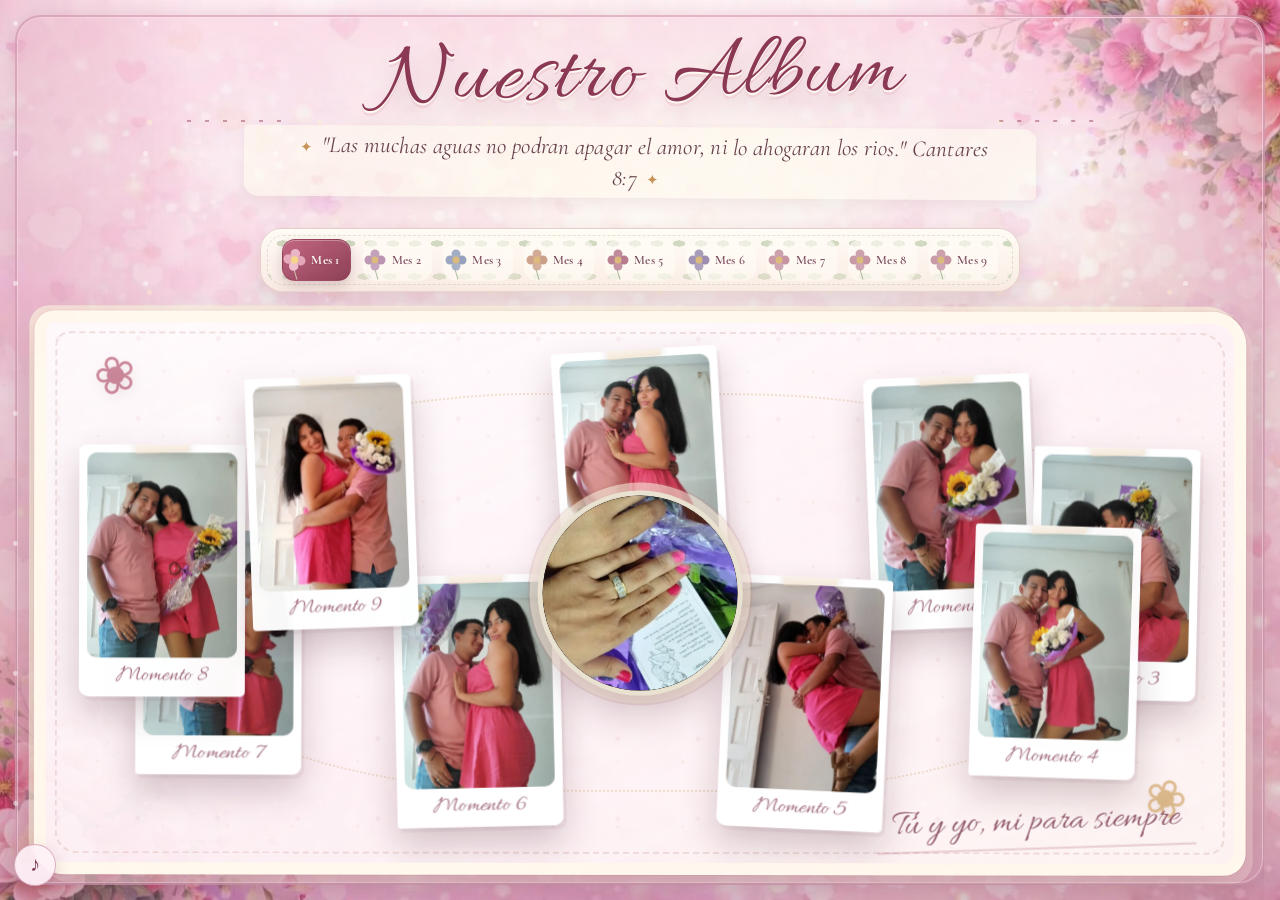
==== commit 5ae07459: "Recupera el álbum original y optimiza los meses 8 y 9" ====
--- a/docs/index.html
+++ b/docs/index.html
@@ -3,222 +3,3421 @@
 <head>
   <meta charset="UTF-8" />
   <meta name="viewport" content="width=device-width, initial-scale=1, viewport-fit=cover" />
-  <title>Nuestro álbum</title>
+  <title>Nuestro Album</title>
   <link rel="icon" type="image/webp" href="optimized/anillo.webp" />
+  <link rel="apple-touch-icon" href="anillo.png" />
   <link rel="preconnect" href="https://fonts.googleapis.com" />
   <link rel="preconnect" href="https://fonts.gstatic.com" crossorigin />
-  <link rel="stylesheet" href="https://fonts.googleapis.com/css2?family=Cormorant+Garamond:ital,wght@0,600;1,600&display=swap" />
-  <link rel="stylesheet" href="styles.css" />
+  <link rel="stylesheet" href="https://fonts.googleapis.com/css2?family=Allura&family=Cormorant+Garamond:wght@400;500;600;700&display=swap" />
+  <link rel="preload" href="optimized/fondo-principal.webp" as="image" fetchpriority="high" />
+  <style>
+    :root {
+      --bg-rose: #f7e5ea;
+      --bg-peach: #f8efe9;
+      --bg-cream: #fffaf3;
+      --ink: #5a3441;
+      --ink-soft: #7c5260;
+      --accent: #c9859d;
+      --accent-soft: #f0cfd9;
+      --gold: #d6b17a;
+      --panel: rgba(255, 247, 251, 0.82);
+      --panel-border: rgba(255, 236, 244, 0.95);
+      --photo-w: clamp(142px, 13vw, 194px);
+      --photo-h: clamp(176px, 16vw, 242px);
+      --ring-w: clamp(170px, 16vw, 230px);
+      --ring-h: clamp(226px, 20vw, 305px);
+      --shadow-soft: 0 18px 45px rgba(92, 52, 65, 0.15);
+      --shadow-card: 0 16px 34px rgba(76, 42, 52, 0.18);
+      --music-level: 0;
+      --music-bass: 0;
+    }
+
+    * {
+      box-sizing: border-box;
+    }
+
+    html,
+    body {
+      margin: 0;
+      width: 100%;
+      height: 100dvh;
+      min-height: 100dvh;
+      overflow: hidden;
+    }
+
+    body {
+      font-family: "Cormorant Garamond", Georgia, serif;
+      color: var(--ink);
+      background-image:
+        linear-gradient(rgba(255, 255, 255, 0.28), rgba(255, 255, 255, 0.28)),
+        url("optimized/fondo-principal.webp");
+      background-position: center;
+      background-size: cover;
+      background-repeat: no-repeat;
+      background-attachment: fixed;
+      overflow: hidden;
+      position: relative;
+    }
+
+    body::before {
+      content: "";
+      position: fixed;
+      inset: 0;
+      pointer-events: none;
+      z-index: 0;
+      opacity: 0.22;
+      background-image:
+        radial-gradient(circle at 18% 28%, rgba(255, 255, 255, 0.65) 0 1px, transparent 2px),
+        radial-gradient(circle at 66% 36%, rgba(255, 255, 255, 0.45) 0 1px, transparent 2px),
+        radial-gradient(circle at 38% 76%, rgba(255, 255, 255, 0.55) 0 1px, transparent 2px),
+        radial-gradient(circle at 84% 84%, rgba(255, 255, 255, 0.5) 0 1px, transparent 2px);
+      background-size: 180px 180px, 160px 160px, 200px 200px, 220px 220px;
+    }
+
+    .border-romance {
+      position: fixed;
+      inset: 0;
+      pointer-events: none;
+      z-index: 0;
+      overflow: hidden;
+      perspective: 1000px;
+    }
+
+    .border-romance::after {
+      content: "";
+      position: absolute;
+      inset: clamp(8px, 1.2vw, 16px);
+      border-radius: 26px;
+      border: 2px solid rgba(214, 160, 181, 0.68);
+      box-shadow:
+        inset 0 0 0 1px rgba(255, 226, 236, 0.75),
+        0 0 18px rgba(196, 132, 156, 0.3);
+    }
+
+    .border-romance::before {
+      content: "";
+      position: absolute;
+      inset: clamp(8px, 1.2vw, 16px);
+      border-radius: 26px;
+      background:
+        linear-gradient(to bottom, rgba(245, 191, 210, 0.34), transparent 16%, transparent 84%, rgba(228, 171, 193, 0.4)),
+        linear-gradient(to right, rgba(241, 186, 208, 0.34), transparent 14%, transparent 86%, rgba(227, 170, 192, 0.34));
+      pointer-events: none;
+    }
+
+    .beat-hearts {
+      position: fixed;
+      inset: 0;
+      z-index: 2;
+      pointer-events: none;
+      overflow: hidden;
+    }
+
+    .beat-heart {
+      position: absolute;
+      left: var(--x);
+      bottom: -9vmin;
+      width: var(--size);
+      height: var(--size);
+      pointer-events: none;
+      opacity: 0;
+      border-radius: 18% 18% 4% 18%;
+      background: hsl(var(--heart-hue), 74%, var(--heart-light));
+      box-shadow: inset 0 0 0 1px rgba(255, 255, 255, 0.32);
+      transform: translate(-50%, 0) rotate(calc(var(--rot) + 45deg)) scale(0.2);
+      animation: beatHeartFloat var(--dur) cubic-bezier(.18,.72,.2,1) forwards;
+      filter: drop-shadow(0 8px 14px rgba(126, 57, 82, 0.22));
+    }
+
+    .beat-heart::before,
+    .beat-heart::after {
+      content: "";
+      position: absolute;
+      width: 100%;
+      height: 100%;
+      border-radius: 50%;
+      background: inherit;
+    }
+
+    .beat-heart::before {
+      left: -50%;
+      top: 0;
+    }
+
+    .beat-heart::after {
+      left: 0;
+      top: -50%;
+    }
+
+    body.music-reactive .bubbles {
+      opacity: calc(0.88 + (var(--music-level) * 0.12));
+    }
+
+    .night {
+      display: none;
+    }
+
+    .border-garden {
+      display: none;
+    }
+
+    .single-flower {
+      position: absolute;
+      left: 50%;
+      bottom: 2%;
+      transform: translateX(-50%) scale(0.62);
+      transform-origin: bottom center;
+      z-index: 4;
+      filter: drop-shadow(0 16px 22px rgba(5, 39, 19, 0.45));
+    }
+
+    .single-flower .flowers {
+      transform: none;
+    }
+
+    .single-flower::before {
+      content: "";
+      position: absolute;
+      left: 50%;
+      bottom: -10vmin;
+      width: 90vmin;
+      height: 44vmin;
+      transform: translateX(-50%);
+      background:
+        radial-gradient(34% 70% at 18% 100%, rgba(97, 150, 113, 0.88), transparent 72%),
+        radial-gradient(34% 70% at 33% 100%, rgba(113, 168, 127, 0.84), transparent 72%),
+        radial-gradient(34% 70% at 50% 100%, rgba(124, 176, 136, 0.8), transparent 72%),
+        radial-gradient(34% 70% at 67% 100%, rgba(111, 165, 125, 0.84), transparent 72%),
+        radial-gradient(34% 70% at 82% 100%, rgba(95, 146, 110, 0.88), transparent 72%);
+      z-index: -1;
+      opacity: 0.95;
+    }
+
+    .edge-flower {
+      position: absolute;
+      --s: 0.14;
+      --rot: 0deg;
+      left: 50%;
+      top: 50%;
+      transform: translate(-50%, -50%) rotate(var(--rot)) scale(var(--s));
+      transform-origin: center center;
+      overflow: visible;
+    }
+
+    .edge-flower::before,
+    .edge-flower::after {
+      content: "";
+      position: absolute;
+      left: 50%;
+      bottom: -10vmin;
+      transform: translateX(-50%);
+      pointer-events: none;
+      z-index: 1;
+      animation: vegetationSway 3.8s ease-in-out infinite;
+    }
+
+    .edge-flower::before {
+      width: 36vmin;
+      height: 24vmin;
+      background:
+        radial-gradient(44% 52% at 18% 86%, rgba(10, 120, 52, 0.9), transparent 72%),
+        radial-gradient(42% 55% at 35% 90%, rgba(8, 136, 58, 0.85), transparent 72%),
+        radial-gradient(40% 56% at 54% 92%, rgba(12, 146, 62, 0.82), transparent 72%),
+        radial-gradient(42% 52% at 72% 89%, rgba(8, 122, 54, 0.84), transparent 72%),
+        radial-gradient(44% 50% at 86% 84%, rgba(6, 108, 49, 0.8), transparent 72%);
+      filter: blur(0.08vmin);
+      opacity: 0.92;
+    }
+
+    .edge-flower::after {
+      width: 30vmin;
+      height: 30vmin;
+      background:
+        linear-gradient(70deg, transparent 48%, rgba(8, 142, 59, 0.7) 50%, transparent 52%),
+        linear-gradient(100deg, transparent 48%, rgba(6, 130, 54, 0.7) 50%, transparent 52%),
+        linear-gradient(125deg, transparent 49%, rgba(12, 155, 67, 0.72) 50%, transparent 51%),
+        linear-gradient(55deg, transparent 49%, rgba(9, 122, 51, 0.68) 50%, transparent 51%);
+      opacity: 0.8;
+    }
+
+    .edge-flower--01 { left: 7%; top: 9%; --s: 0.15; --rot: 144deg; }
+    .edge-flower--02 { left: 26%; top: 6%; --s: 0.12; --rot: 168deg; }
+    .edge-flower--03 { left: 50%; top: 5%; --s: 0.12; --rot: 180deg; }
+    .edge-flower--04 { left: 74%; top: 6%; --s: 0.12; --rot: 194deg; }
+    .edge-flower--05 { left: 93%; top: 9%; --s: 0.15; --rot: 214deg; }
+    .edge-flower--06 { left: 96%; top: 32%; --s: 0.12; --rot: 250deg; }
+    .edge-flower--07 { left: 96%; top: 68%; --s: 0.12; --rot: 286deg; }
+    .edge-flower--08 { left: 93%; top: 91%; --s: 0.15; --rot: 328deg; }
+    .edge-flower--09 { left: 74%; top: 94%; --s: 0.12; --rot: 352deg; }
+    .edge-flower--10 { left: 50%; top: 95%; --s: 0.12; --rot: 0deg; }
+    .edge-flower--11 { left: 26%; top: 94%; --s: 0.12; --rot: 12deg; }
+    .edge-flower--12 { left: 7%; top: 91%; --s: 0.15; --rot: 34deg; }
+    .edge-flower--13 { left: 4%; top: 68%; --s: 0.12; --rot: 72deg; }
+    .edge-flower--14 { left: 4%; top: 32%; --s: 0.12; --rot: 106deg; }
+
+    .flowers {
+      position: relative;
+      transform: scale(0.9);
+      overflow: visible;
+    }
+
+    .edge-flower .flowers::before,
+    .edge-flower .flowers::after {
+      content: "";
+      position: absolute;
+      bottom: -6vmin;
+      left: 50%;
+      transform-origin: bottom center;
+      pointer-events: none;
+      z-index: 2;
+    }
+
+    .edge-flower .flowers::before {
+      width: 30vmin;
+      height: 22vmin;
+      transform: translateX(-50%) rotate(-8deg);
+      background:
+        radial-gradient(70% 66% at 8% 88%, rgba(4, 110, 46, 0.94), transparent 74%),
+        radial-gradient(66% 64% at 24% 92%, rgba(7, 129, 53, 0.9), transparent 74%),
+        radial-gradient(62% 62% at 42% 94%, rgba(8, 142, 58, 0.88), transparent 74%),
+        radial-gradient(64% 62% at 61% 94%, rgba(7, 133, 54, 0.9), transparent 74%),
+        radial-gradient(70% 64% at 82% 90%, rgba(4, 112, 46, 0.9), transparent 74%),
+        radial-gradient(68% 60% at 96% 86%, rgba(3, 98, 42, 0.86), transparent 74%);
+      filter: blur(0.1vmin);
+      opacity: 0.95;
+    }
+
+    .edge-flower .flowers::after {
+      width: 26vmin;
+      height: 30vmin;
+      transform: translateX(-50%) rotate(10deg);
+      background:
+        linear-gradient(to top, rgba(5, 109, 36, 0.92), rgba(2, 129, 55, 0.18) 76%, transparent),
+        linear-gradient(78deg, transparent 47%, rgba(11, 151, 63, 0.7) 50%, transparent 53%),
+        linear-gradient(98deg, transparent 47%, rgba(7, 132, 54, 0.7) 50%, transparent 53%),
+        linear-gradient(118deg, transparent 48%, rgba(8, 141, 57, 0.66) 50%, transparent 52%);
+      clip-path: polygon(45% 0, 55% 0, 100% 100%, 0 100%);
+      opacity: 0.92;
+    }
+
+    .flower {
+      position: absolute;
+      bottom: 10vmin;
+      transform-origin: bottom center;
+      z-index: 10;
+      --fl-speed: 0.8s;
+    }
+
+    .edge-flower .flower::before,
+    .edge-flower .flower::after {
+      content: "";
+      position: absolute;
+      left: 50%;
+      bottom: -6vmin;
+      transform: translateX(-50%);
+      pointer-events: none;
+      z-index: -1;
+    }
+
+    .edge-flower .flower::before {
+      width: 22vmin;
+      height: 14vmin;
+      background:
+        radial-gradient(45% 70% at 10% 96%, rgba(3, 98, 42, 0.92), transparent 74%),
+        radial-gradient(45% 72% at 32% 98%, rgba(5, 120, 49, 0.9), transparent 74%),
+        radial-gradient(45% 72% at 54% 100%, rgba(7, 135, 55, 0.88), transparent 74%),
+        radial-gradient(45% 72% at 76% 98%, rgba(5, 118, 48, 0.9), transparent 74%),
+        radial-gradient(45% 70% at 94% 96%, rgba(3, 98, 42, 0.9), transparent 74%);
+      opacity: 0.95;
+    }
+
+    .edge-flower .flower::after {
+      width: 20vmin;
+      height: 18vmin;
+      background:
+        linear-gradient(72deg, transparent 48%, rgba(7, 136, 56, 0.74) 50%, transparent 52%),
+        linear-gradient(94deg, transparent 48%, rgba(6, 128, 53, 0.72) 50%, transparent 52%),
+        linear-gradient(112deg, transparent 48%, rgba(8, 146, 60, 0.72) 50%, transparent 52%);
+      opacity: 0.8;
+    }
+
+    .flower--1 {
+      animation: moving-flower-1 4s linear infinite;
+    }
+
+    .flower--1 .flower__line {
+      height: 70vmin;
+      animation-delay: 0.3s;
+    }
+
+    .flower--1 .flower__line__leaf--1 {
+      animation: blooming-leaf-right var(--fl-speed) 1.6s backwards;
+    }
+
+    .flower--1 .flower__line__leaf--2 {
+      animation: blooming-leaf-right var(--fl-speed) 1.4s backwards;
+    }
+
+    .flower--1 .flower__line__leaf--3 {
+      animation: blooming-leaf-left var(--fl-speed) 1.2s backwards;
+    }
+
+    .flower--1 .flower__line__leaf--4 {
+      animation: blooming-leaf-left var(--fl-speed) 1s backwards;
+    }
+
+    .flower--1 .flower__line__leaf--5 {
+      animation: blooming-leaf-right var(--fl-speed) 1.8s backwards;
+    }
+
+    .flower--1 .flower__line__leaf--6 {
+      animation: blooming-leaf-left var(--fl-speed) 2s backwards;
+    }
+
+    .flower--2 {
+      left: 50%;
+      transform: rotate(20deg);
+      animation: moving-flower-2 4s linear infinite;
+    }
+
+    .flower--2 .flower__line {
+      height: 60vmin;
+      animation-delay: 0.6s;
+    }
+
+    .flower--2 .flower__line__leaf--1 {
+      animation: blooming-leaf-right var(--fl-speed) 1.9s backwards;
+    }
+
+    .flower--2 .flower__line__leaf--2 {
+      animation: blooming-leaf-right var(--fl-speed) 1.7s backwards;
+    }
+
+    .flower--2 .flower__line__leaf--3 {
+      animation: blooming-leaf-left var(--fl-speed) 1.5s backwards;
+    }
+
+    .flower--2 .flower__line__leaf--4 {
+      animation: blooming-leaf-left var(--fl-speed) 1.3s backwards;
+    }
+
+    .flower--3 {
+      left: 50%;
+      transform: rotate(-15deg);
+      animation: moving-flower-3 4s linear infinite;
+    }
+
+    .flower--3 .flower__line {
+      animation-delay: 0.9s;
+    }
+
+    .flower--3 .flower__line__leaf--1 {
+      animation: blooming-leaf-right var(--fl-speed) 2.5s backwards;
+    }
+
+    .flower--3 .flower__line__leaf--2 {
+      animation: blooming-leaf-right var(--fl-speed) 2.3s backwards;
+    }
+
+    .flower--3 .flower__line__leaf--3 {
+      animation: blooming-leaf-left var(--fl-speed) 2.1s backwards;
+    }
+
+    .flower--3 .flower__line__leaf--4 {
+      animation: blooming-leaf-left var(--fl-speed) 1.9s backwards;
+    }
+
+    .flower__leafs {
+      position: relative;
+      animation: blooming-flower 2s backwards;
+    }
+
+    .flower__leafs--1 {
+      animation-delay: 1.1s;
+    }
+
+    .flower__leafs--2 {
+      animation-delay: 1.4s;
+    }
+
+    .flower__leafs--3 {
+      animation-delay: 1.7s;
+    }
+
+    .flower__leafs::after {
+      content: "";
+      position: absolute;
+      left: 0;
+      top: 0;
+      transform: translate(-50%, -100%);
+      width: 8vmin;
+      height: 8vmin;
+      background-color: #e7b201;
+      filter: blur(10vmin);
+    }
+
+    .flower__leaf {
+      position: absolute;
+      bottom: 0;
+      left: 50%;
+      width: 8vmin;
+      height: 11vmin;
+      border-radius: 51% 49% 47% 53% / 44% 45% 55% 69%;
+      background-color: #e6f331;
+      background-image: linear-gradient(to top, #e6f331, #e6f331);
+      transform-origin: bottom center;
+      opacity: 0.9;
+      box-shadow: inset 0 0 2vmin rgba(255, 255, 255, 0.5);
+    }
+
+    .flower__leaf--1 {
+      transform: translate(-10%, 1%) rotateY(40deg) rotateX(-50deg);
+    }
+
+    .flower__leaf--2 {
+      transform: translate(-50%, -4%) rotateX(40deg);
+    }
+
+    .flower__leaf--3 {
+      transform: translate(-90%, 0%) rotateY(45deg) rotateX(50deg);
+    }
+
+    .flower__leaf--4 {
+      width: 8vmin;
+      height: 8vmin;
+      transform-origin: bottom left;
+      border-radius: 4vmin 10vmin 4vmin 4vmin;
+      transform: translate(0%, 18%) rotateX(70deg) rotate(-43deg);
+      background-image: linear-gradient(to top, #e6f331, #e6f331);
+      z-index: 1;
+      opacity: 0.8;
+    }
+
+    .flower__white-circle {
+      position: absolute;
+      left: -3.5vmin;
+      top: -3vmin;
+      width: 9vmin;
+      height: 4vmin;
+      border-radius: 50%;
+      background-color: #fff;
+    }
+
+    .flower__white-circle::after {
+      content: "";
+      position: absolute;
+      left: 50%;
+      top: 45%;
+      transform: translate(-50%, -50%);
+      width: 60%;
+      height: 60%;
+      border-radius: inherit;
+      background-image: linear-gradient(90deg, rgb(255, 235, 18), rgb(255, 206, 0));
+    }
+
+    .flower__line {
+      height: 55vmin;
+      width: 1.5vmin;
+      background-image: linear-gradient(
+          to left,
+          rgba(0, 0, 0, 0.2),
+          transparent,
+          rgba(255, 255, 255, 0.2)
+        ),
+        linear-gradient(to top, transparent 10%, #6ea783, #87bc98);
+      box-shadow: inset 0 0 2px rgba(0, 0, 0, 0.5);
+      animation: grow-flower-tree 4s backwards;
+    }
+
+    .flower__line__leaf {
+      --w: 7vmin;
+      --h: calc(var(--w) + 2vmin);
+      position: absolute;
+      top: 20%;
+      left: 90%;
+      width: var(--w);
+      height: var(--h);
+      border-top-right-radius: var(--h);
+      border-bottom-left-radius: var(--h);
+      background-image: linear-gradient(to top, rgba(84, 133, 99, 0.4), #87bc98);
+    }
+
+    .flower__line__leaf--1 {
+      transform: rotate(70deg) rotateY(30deg);
+    }
+
+    .flower__line__leaf--2 {
+      top: 45%;
+      transform: rotate(70deg) rotateY(30deg);
+    }
+
+    .flower__line__leaf--3,
+    .flower__line__leaf--4,
+    .flower__line__leaf--6 {
+      border-top-right-radius: 0;
+      border-bottom-left-radius: 0;
+      border-top-left-radius: var(--h);
+      border-bottom-right-radius: var(--h);
+      left: -460%;
+      top: 12%;
+      transform: rotate(-70deg) rotateY(30deg);
+    }
+
+    .flower__line__leaf--4 {
+      top: 40%;
+    }
+
+    .flower__line__leaf--5 {
+      top: 0;
+      transform-origin: left;
+      transform: rotate(70deg) rotateY(30deg) scale(0.6);
+    }
+
+    .flower__line__leaf--6 {
+      top: -2%;
+      left: -450%;
+      transform-origin: right;
+      transform: rotate(-70deg) rotateY(30deg) scale(0.6);
+    }
+
+    .flower__light {
+      position: absolute;
+      bottom: 0vmin;
+      width: 1vmin;
+      height: 1vmin;
+      background-color: rgb(255, 251, 0);
+      border-radius: 50%;
+      filter: blur(0.2vmin);
+      animation: light-ans 4s linear infinite backwards;
+    }
+
+    .flower__light:nth-child(odd) {
+      background-color: #8fbe9f;
+    }
+
+    .flower__light--1 {
+      left: -2vmin;
+      animation-delay: 1s;
+    }
+
+    .flower__light--2 {
+      left: 3vmin;
+      animation-delay: 0.5s;
+    }
+
+    .flower__light--3 {
+      left: -6vmin;
+      animation-delay: 0.3s;
+    }
+
+    .flower__light--4 {
+      left: 6vmin;
+      animation-delay: 0.9s;
+    }
+
+    .flower__light--5 {
+      left: -1vmin;
+      animation-delay: 1.5s;
+    }
+
+    .flower__light--6 {
+      left: -4vmin;
+      animation-delay: 3s;
+    }
+
+    .flower__light--7 {
+      left: 3vmin;
+      animation-delay: 2s;
+    }
+
+    .flower__light--8 {
+      left: -6vmin;
+      animation-delay: 3.5s;
+    }
+
+    .bubbles {
+      position: absolute;
+      top: 0;
+      left: 0;
+      height: 100%;
+      width: 100%;
+      pointer-events: none;
+      z-index: 2;
+    }
+
+    .bubble {
+      position: absolute;
+      z-index: 200;
+      border-radius: 50%;
+    }
+
+    .bubble:nth-child(1) { top: 8%; left: 60%; height: 11vmin; width: 11vmin; animation: love-burst 3s infinite 0s; box-shadow: inset 0 0 0 5.5vmin transparent; transform: translate(0, 0.05em) scale(0); transform-origin: center bottom; }
+    .bubble:nth-child(2) { top: 83%; left: 14%; height: 20vmin; width: 20vmin; animation: love-burst 3s infinite 0.15s; box-shadow: inset 0 0 0 10vmin transparent; transform: translate(0, 0.75em) scale(0); transform-origin: center bottom; }
+    .bubble:nth-child(3) { top: 25%; left: 49%; height: 4vmin; width: 4vmin; animation: love-burst 3s infinite 0.3s; box-shadow: inset 0 0 0 2vmin transparent; transform: translate(0, 0.5em) scale(0); transform-origin: center bottom; }
+    .bubble:nth-child(4) { top: 63%; left: 93%; height: 3vmin; width: 3vmin; animation: love-burst 3s infinite 0.45s; box-shadow: inset 0 0 0 1.5vmin transparent; transform: translate(0, 0.35em) scale(0); transform-origin: center bottom; }
+    .bubble:nth-child(5) { top: 7%; left: 56%; height: 18vmin; width: 18vmin; animation: love-burst 3s infinite 0.6s; box-shadow: inset 0 0 0 9vmin transparent; transform: translate(0, 0.3em) scale(0); transform-origin: center bottom; }
+    .bubble:nth-child(6) { top: 10%; left: 68%; height: 5vmin; width: 5vmin; animation: love-burst 3s infinite 0.75s; box-shadow: inset 0 0 0 2.5vmin transparent; transform: translate(0, 1.1em) scale(0); transform-origin: center bottom; }
+    .bubble:nth-child(7) { top: 68%; left: 1%; height: 5vmin; width: 5vmin; animation: love-burst 3s infinite 0.9s; box-shadow: inset 0 0 0 2.5vmin transparent; transform: translate(0, 0.15em) scale(0); transform-origin: center bottom; }
+    .bubble:nth-child(8) { top: 61%; left: 51%; height: 11vmin; width: 11vmin; animation: love-burst 3s infinite 1.05s; box-shadow: inset 0 0 0 5.5vmin transparent; transform: translate(0, 1.05em) scale(0); transform-origin: center bottom; }
+    .bubble:nth-child(9) { top: 24%; left: 45%; height: 11vmin; width: 11vmin; animation: love-burst 3s infinite 1.2s; box-shadow: inset 0 0 0 5.5vmin transparent; transform: translate(0, 1em) scale(0); transform-origin: center bottom; }
+    .bubble:nth-child(10) { top: 13%; left: 10%; height: 19vmin; width: 19vmin; animation: love-burst 3s infinite 1.35s; box-shadow: inset 0 0 0 9.5vmin transparent; transform: translate(0, 1em) scale(0); transform-origin: center bottom; }
+    .bubble:nth-child(11) { top: 76%; left: 7%; height: 14vmin; width: 14vmin; animation: love-burst 3s infinite 1.5s; box-shadow: inset 0 0 0 7vmin transparent; transform: translate(0, 0.1em) scale(0); transform-origin: center bottom; }
+    .bubble:nth-child(12) { top: 22%; left: 8%; height: 17vmin; width: 17vmin; animation: love-burst 3s infinite 1.65s; box-shadow: inset 0 0 0 8.5vmin transparent; transform: translate(0, 0.2em) scale(0); transform-origin: center bottom; }
+    .bubble:nth-child(13) { top: 23%; left: 81%; height: 16vmin; width: 16vmin; animation: love-burst 3s infinite 1.8s; box-shadow: inset 0 0 0 8vmin transparent; transform: translate(0, 0.1em) scale(0); transform-origin: center bottom; }
+    .bubble:nth-child(14) { top: 77%; left: 88%; height: 3vmin; width: 3vmin; animation: love-burst 3s infinite 1.95s; box-shadow: inset 0 0 0 1.5vmin transparent; transform: translate(0, 0.45em) scale(0); transform-origin: center bottom; }
+    .bubble:nth-child(15) { top: 41%; left: 1%; height: 9vmin; width: 9vmin; animation: love-burst 3s infinite 2.1s; box-shadow: inset 0 0 0 4.5vmin transparent; transform: translate(0, 0.05em) scale(0); transform-origin: center bottom; }
+    .bubble:nth-child(16) { top: 51%; left: 51%; height: 8vmin; width: 8vmin; animation: love-burst 3s infinite 2.25s; box-shadow: inset 0 0 0 4vmin transparent; transform: translate(0, 1.15em) scale(0); transform-origin: center bottom; }
+    .bubble:nth-child(17) { top: 37%; left: 65%; height: 11vmin; width: 11vmin; animation: love-burst 3s infinite 2.4s; box-shadow: inset 0 0 0 5.5vmin transparent; transform: translate(0, 0.2em) scale(0); transform-origin: center bottom; }
+    .bubble:nth-child(18) { top: 11%; left: 83%; height: 18vmin; width: 18vmin; animation: love-burst 3s infinite 2.55s; box-shadow: inset 0 0 0 9vmin transparent; transform: translate(0, 0.9em) scale(0); transform-origin: center bottom; }
+    .bubble:nth-child(19) { top: 64%; left: 86%; height: 12vmin; width: 12vmin; animation: love-burst 3s infinite 2.7s; box-shadow: inset 0 0 0 6vmin transparent; transform: translate(0, 0.65em) scale(0); transform-origin: center bottom; }
+    .bubble:nth-child(20) { top: 39%; left: 24%; height: 19vmin; width: 19vmin; animation: love-burst 3s infinite 2.85s; box-shadow: inset 0 0 0 9.5vmin transparent; transform: translate(0, 0.2em) scale(0); transform-origin: center bottom; }
+
+    .heart {
+      fill: transparent;
+      opacity: 0;
+    }
+
+    .bubble:nth-child(1) .heart { animation: love 3s forwards infinite 0s; transform: scale(0.5) rotate(-4deg); }
+    .bubble:nth-child(2) .heart { animation: love 3s forwards infinite 0.15s; transform: scale(0.5) rotate(22deg); }
+    .bubble:nth-child(3) .heart { animation: love 3s forwards infinite 0.3s; transform: scale(0.5) rotate(-5deg); }
+    .bubble:nth-child(4) .heart { animation: love 3s forwards infinite 0.45s; transform: scale(0.5) rotate(50deg); }
+    .bubble:nth-child(5) .heart { animation: love 3s forwards infinite 0.6s; transform: scale(0.5) rotate(-29deg); }
+    .bubble:nth-child(6) .heart { animation: love 3s forwards infinite 0.75s; transform: scale(0.5) rotate(35deg); }
+    .bubble:nth-child(7) .heart { animation: love 3s forwards infinite 0.9s; transform: scale(0.5) rotate(-5deg); }
+    .bubble:nth-child(8) .heart { animation: love 3s forwards infinite 1.05s; transform: scale(0.5) rotate(40deg); }
+    .bubble:nth-child(9) .heart { animation: love 3s forwards infinite 1.2s; transform: scale(0.5) rotate(-35deg); }
+    .bubble:nth-child(10) .heart { animation: love 3s forwards infinite 1.35s; transform: scale(0.5) rotate(28deg); }
+    .bubble:nth-child(11) .heart { animation: love 3s forwards infinite 1.5s; transform: scale(0.5) rotate(-3deg); }
+    .bubble:nth-child(12) .heart { animation: love 3s forwards infinite 1.65s; transform: scale(0.5) rotate(48deg); }
+    .bubble:nth-child(13) .heart { animation: love 3s forwards infinite 1.8s; transform: scale(0.5) rotate(-33deg); }
+    .bubble:nth-child(14) .heart { animation: love 3s forwards infinite 1.95s; transform: scale(0.5) rotate(40deg); }
+    .bubble:nth-child(15) .heart { animation: love 3s forwards infinite 2.1s; transform: scale(0.5) rotate(-29deg); }
+    .bubble:nth-child(16) .heart { animation: love 3s forwards infinite 2.25s; transform: scale(0.5) rotate(19deg); }
+    .bubble:nth-child(17) .heart { animation: love 3s forwards infinite 2.4s; transform: scale(0.5) rotate(-29deg); }
+    .bubble:nth-child(18) .heart { animation: love 3s forwards infinite 2.55s; transform: scale(0.5) rotate(14deg); }
+    .bubble:nth-child(19) .heart { animation: love 3s forwards infinite 2.7s; transform: scale(0.5) rotate(-10deg); }
+    .bubble:nth-child(20) .heart { animation: love 3s forwards infinite 2.85s; transform: scale(0.5) rotate(46deg); }
+
+    main {
+      position: relative;
+      z-index: 1;
+      width: min(1240px, 100%);
+      margin: 0 auto;
+      padding: clamp(1rem, 2vw, 2rem) clamp(0.65rem, 1.4vw, 1.4rem) clamp(1.4rem, 2.5vw, 2.6rem);
+      height: 100dvh;
+      max-height: 100dvh;
+      display: grid;
+      grid-template-rows: auto 1fr;
+      gap: clamp(0.65rem, 1.4vw, 1rem);
+      overflow: hidden;
+    }
+
+    header {
+      text-align: center;
+      margin-bottom: clamp(0.85rem, 1.8vw, 1.5rem);
+      animation: fadeUp 600ms ease both;
+    }
+
+    h1 {
+      margin: 0;
+      font-family: "Allura", "Times New Roman", cursive;
+      font-size: clamp(2.9rem, 7vw, 6rem);
+      line-height: 0.94;
+      letter-spacing: 0.02em;
+      color: #8a4058;
+      text-shadow: 0 8px 18px rgba(146, 86, 104, 0.2);
+      font-weight: 400;
+    }
+
+    .subtitle {
+      margin: 0.35rem auto 0;
+      max-width: 860px;
+      font-size: clamp(1.02rem, 1.8vw, 1.45rem);
+      line-height: 1.32;
+      color: var(--ink-soft);
+    }
+
+    .book {
+      display: grid;
+      gap: clamp(0.65rem, 1.4vw, 1rem);
+      min-height: 0;
+      height: 100%;
+      grid-template-rows: auto 1fr;
+    }
+
+    .book-nav {
+      display: flex;
+      justify-content: center;
+      gap: 0.55rem;
+      flex-wrap: wrap;
+    }
+
+    .book-tab {
+      border: 1px solid rgba(197, 134, 157, 0.44);
+      background: linear-gradient(180deg, rgba(255, 247, 251, 0.92), rgba(243, 215, 226, 0.84));
+      color: #8a4f64;
+      font: 600 clamp(0.92rem, 1.3vw, 1.05rem)/1 "Cormorant Garamond", Georgia, serif;
+      letter-spacing: 0.02em;
+      padding: 0.48rem 0.95rem;
+      border-radius: 999px;
+      cursor: pointer;
+      box-shadow: 0 6px 14px rgba(121, 66, 85, 0.14);
+      transition: transform 160ms ease, box-shadow 160ms ease, filter 160ms ease;
+    }
+
+    .book-tab:hover {
+      transform: translateY(-1px);
+      filter: saturate(1.05);
+    }
+
+
+
+
+
+    .book-tab.active {
+      border-color: rgba(179, 104, 132, 0.6);
+      box-shadow: 0 8px 18px rgba(121, 66, 85, 0.2), inset 0 0 0 1px rgba(255, 238, 245, 0.88);
+      background: linear-gradient(180deg, rgba(255, 241, 247, 0.96), rgba(236, 187, 207, 0.88));
+      color: #7a3c52;
+    }
+
+    .book-tab[data-month="2"].active {
+      border-color: rgba(167, 129, 96, 0.52);
+      box-shadow: 0 8px 18px rgba(118, 88, 60, 0.16), inset 0 0 0 1px rgba(252, 244, 233, 0.9);
+      background: linear-gradient(180deg, rgba(252, 244, 233, 0.96), rgba(220, 193, 164, 0.9));
+      color: #7d5a39;
+    }
+
+    .book-tab[data-month="3"].active {
+      border-color: rgba(70, 151, 178, 0.58);
+      box-shadow: 0 8px 18px rgba(39, 103, 128, 0.18), inset 0 0 0 1px rgba(226, 248, 252, 0.9);
+      background: linear-gradient(180deg, rgba(235, 252, 255, 0.96), rgba(133, 205, 223, 0.88));
+      color: #23657b;
+    }
+
+    .book-tab[data-month="4"].active {
+      border-color: rgba(80, 80, 80, 0.62);
+      box-shadow: 0 8px 18px rgba(20, 20, 20, 0.18), inset 0 0 0 1px rgba(255, 255, 255, 0.9);
+      background: linear-gradient(180deg, rgba(255, 255, 255, 0.97), rgba(182, 182, 182, 0.88));
+      color: #222;
+    }
+
+    .book-tab[data-month="5"].active {
+      border-color: rgba(127, 117, 139, 0.58);
+      box-shadow: 0 8px 18px rgba(70, 62, 82, 0.16), inset 0 0 0 1px rgba(247, 244, 252, 0.9);
+      background: linear-gradient(180deg, rgba(250, 249, 253, 0.96), rgba(203, 197, 213, 0.88));
+      color: #50475d;
+    }
+
+    .month-page {
+      display: none;
+    }
+
+    .month-page.active {
+      display: block;
+      animation: fadeUp 360ms ease both;
+      min-height: 0;
+      height: 100%;
+    }
+
+    .album {
+      --album-panel: var(--panel);
+      --album-panel-border: var(--panel-border);
+      --album-wash-1: rgba(255, 255, 255, 0.63);
+      --album-wash-2: rgba(255, 244, 247, 0.58);
+      --album-wash-3: rgba(255, 249, 244, 0.62);
+      --album-dash: rgba(214, 177, 122, 0.35);
+      --album-signature: rgba(134, 71, 92, 0.9);
+      --album-ring-1: rgba(255, 255, 255, 0.96);
+      --album-ring-2: rgba(251, 233, 203, 0.94);
+      --album-ring-3: rgba(216, 177, 122, 0.88);
+      --album-ring-shadow-1: rgba(255, 255, 255, 0.4);
+      --album-ring-shadow-2: rgba(247, 226, 193, 0.34);
+      --album-card-bg: rgba(255, 255, 255, 0.97);
+      --album-card-tape: linear-gradient(180deg, rgba(255, 255, 255, 0.78), rgba(236, 214, 187, 0.68));
+      --album-caption: #9a6074;
+      position: relative;
+      height: 100%;
+      border-radius: 30px;
+      overflow: hidden;
+      border: 1px solid var(--album-panel-border);
+      background:
+        linear-gradient(155deg, var(--album-wash-1), var(--album-wash-2) 52%, var(--album-wash-3)),
+        var(--album-panel);
+      box-shadow: var(--shadow-soft), inset 0 1px 0 rgba(255, 255, 255, 0.9);
+      isolation: isolate;
+    }
+
+    .album--month-2 {
+      --album-panel: rgba(235, 214, 191, 0.88);
+      --album-panel-border: rgba(198, 165, 133, 0.9);
+      --album-wash-1: rgba(255, 247, 238, 0.8);
+      --album-wash-2: rgba(222, 196, 171, 0.66);
+      --album-wash-3: rgba(205, 174, 145, 0.56);
+      --album-dash: rgba(170, 133, 96, 0.28);
+      --album-signature: rgba(118, 84, 57, 0.92);
+      --album-ring-1: rgba(255, 250, 245, 0.96);
+      --album-ring-2: rgba(226, 197, 167, 0.94);
+      --album-ring-3: rgba(182, 145, 108, 0.88);
+      --album-ring-shadow-1: rgba(255, 245, 232, 0.42);
+      --album-ring-shadow-2: rgba(214, 184, 153, 0.34);
+      --album-card-bg: rgba(255, 250, 244, 0.98);
+      --album-card-tape: linear-gradient(180deg, rgba(250, 239, 225, 0.82), rgba(223, 194, 161, 0.72));
+      --album-caption: #8f6543;
+    }
+
+    .album--month-3 {
+      --album-panel: rgba(207, 235, 241, 0.9);
+      --album-panel-border: rgba(91, 174, 196, 0.82);
+      --album-wash-1: rgba(242, 253, 255, 0.86);
+      --album-wash-2: rgba(170, 222, 234, 0.68);
+      --album-wash-3: rgba(111, 191, 212, 0.56);
+      --album-dash: rgba(44, 134, 160, 0.32);
+      --album-signature: rgba(31, 97, 118, 0.94);
+      --album-ring-1: rgba(252, 255, 255, 0.97);
+      --album-ring-2: rgba(187, 235, 244, 0.94);
+      --album-ring-3: rgba(72, 166, 191, 0.86);
+      --album-ring-shadow-1: rgba(231, 252, 255, 0.48);
+      --album-ring-shadow-2: rgba(113, 199, 220, 0.34);
+      --album-card-bg: rgba(248, 254, 255, 0.98);
+      --album-card-tape: linear-gradient(180deg, rgba(239, 253, 255, 0.84), rgba(158, 219, 233, 0.68));
+      --album-caption: #2e7890;
+    }
+
+    .album--month-4 {
+      --album-panel: rgba(238, 238, 238, 0.9);
+      --album-panel-border: rgba(88, 88, 88, 0.62);
+      --album-wash-1: rgba(255, 255, 255, 0.86);
+      --album-wash-2: rgba(202, 202, 202, 0.66);
+      --album-wash-3: rgba(88, 88, 88, 0.34);
+      --album-dash: rgba(30, 30, 30, 0.26);
+      --album-signature: rgba(24, 24, 24, 0.9);
+      --album-ring-1: rgba(255, 255, 255, 0.97);
+      --album-ring-2: rgba(214, 214, 214, 0.94);
+      --album-ring-3: rgba(68, 68, 68, 0.86);
+      --album-ring-shadow-1: rgba(255, 255, 255, 0.46);
+      --album-ring-shadow-2: rgba(52, 52, 52, 0.24);
+      --album-card-bg: rgba(255, 255, 255, 0.98);
+      --album-card-tape: linear-gradient(180deg, rgba(255, 255, 255, 0.84), rgba(168, 168, 168, 0.68));
+      --album-caption: #222;
+    }
+
+    .album--month-5 {
+      --album-panel: rgba(255, 239, 160, 0.9);
+      --album-panel-border: rgba(218, 166, 40, 0.72);
+      --album-wash-1: rgba(255, 253, 230, 0.9);
+      --album-wash-2: rgba(255, 224, 106, 0.7);
+      --album-wash-3: rgba(239, 170, 45, 0.5);
+      --album-dash: rgba(159, 105, 18, 0.3);
+      --album-signature: rgba(117, 72, 10, 0.94);
+      --album-ring-1: rgba(255, 255, 244, 0.98);
+      --album-ring-2: rgba(255, 225, 111, 0.95);
+      --album-ring-3: rgba(211, 143, 24, 0.88);
+      --album-ring-shadow-1: rgba(255, 250, 204, 0.5);
+      --album-ring-shadow-2: rgba(227, 169, 53, 0.34);
+      --album-card-bg: rgba(255, 254, 242, 0.98);
+      --album-card-tape: linear-gradient(180deg, rgba(255, 251, 218, 0.86), rgba(242, 194, 80, 0.68));
+      --album-caption: #8c5b0b;
+    }
+
+    .album::before {
+      content: "";
+      position: absolute;
+      inset: 14% 10%;
+      border-radius: 40%;
+      border: 1px dashed var(--album-dash);
+      pointer-events: none;
+      z-index: 0;
+    }
+
+    .orbit {
+      position: relative;
+      z-index: 1;
+      min-height: 0;
+      height: 100%;
+      width: 100%;
+      overflow: hidden;
+    }
+
+    .ring-center {
+      position: absolute;
+      left: 50%;
+      top: 50%;
+      width: var(--ring-w);
+      height: var(--ring-h);
+      transform: translate(-50%, -50%);
+      border: 0;
+      border-radius: 46% / 50%;
+      padding: clamp(10px, 1.05vw, 14px);
+      cursor: pointer;
+      z-index: 8;
+      background:
+        radial-gradient(circle at 26% 22%, var(--album-ring-1), var(--album-ring-2) 62%, var(--album-ring-3));
+      box-shadow:
+        0 0 0 12px var(--album-ring-shadow-1),
+        0 0 0 24px var(--album-ring-shadow-2),
+        0 18px 40px rgba(120, 80, 39, 0.28);
+      animation: centerPulse 4s ease-in-out infinite;
+    }
+
+    .ring-center:focus-visible,
+    .photo:focus-visible,
+    .close:focus-visible {
+      outline: 2px solid #d18aa3;
+      outline-offset: 3px;
+    }
+
+    .ring-center img,
+    .ring-center video {
+      width: 100%;
+      height: 100%;
+      object-fit: cover;
+      border-radius: 46% / 50%;
+      border: 3px solid rgba(255, 255, 255, 0.92);
+      box-shadow: 0 10px 20px rgba(98, 58, 34, 0.3);
+    }
+
+    .photo {
+      --tx: 0px;
+      --ty: 0px;
+      --mx: 0px;
+      --my: 0px;
+      --mr: 0deg;
+      --r: 0deg;
+      --s: 1;
+      position: absolute;
+      left: 50%;
+      top: 50%;
+      width: var(--photo-w);
+      transform: translate(-50%, -50%) translate(calc(var(--tx) + var(--mx)), calc(var(--ty) + var(--my))) rotate(calc(var(--r) + var(--mr))) scale(var(--s));
+      transform-origin: 50% 8%;
+      border: 0;
+      border-radius: 16px;
+      padding: 0.52rem 0.52rem 0.62rem;
+      background: var(--album-card-bg);
+      box-shadow: var(--shadow-card);
+      cursor: pointer;
+      z-index: 3;
+      transition: box-shadow 260ms ease, filter 260ms ease;
+      animation: photoIn 650ms cubic-bezier(.2,.82,.29,1) both;
+      animation-delay: calc(var(--i) * 55ms);
+    }
+
+    .photo::before {
+      content: "";
+      position: absolute;
+      left: 50%;
+      top: -10px;
+      width: 42%;
+      height: 18px;
+      transform: translateX(-50%) rotate(-2deg);
+      border-radius: 3px;
+      background: var(--album-card-tape);
+      box-shadow: 0 3px 8px rgba(98, 67, 42, 0.18);
+      pointer-events: none;
+    }
+
+    .photo img {
+      width: 100%;
+      height: var(--photo-h);
+      border-radius: 10px;
+      object-fit: cover;
+      display: block;
+      box-shadow: inset 0 0 0 1px rgba(220, 200, 193, 0.5);
+    }
+
+    .caption {
+      margin: 0.4rem 0 0;
+      text-align: center;
+      font-family: "Allura", "Times New Roman", cursive;
+      font-size: clamp(1.15rem, 1.8vw, 1.65rem);
+      line-height: 1;
+      color: var(--album-caption);
+      letter-spacing: 0.01em;
+    }
+
+    .photo:hover {
+      transform: translate(-50%, -50%) translate(calc(var(--tx) + var(--mx)), calc(var(--ty) + var(--my) - 8px)) rotate(calc((var(--r) * 0.36) + var(--mr))) scale(var(--s));
+      box-shadow: 0 22px 40px rgba(84, 46, 58, 0.24);
+      filter: saturate(1.03);
+      z-index: 9;
+    }
+
+    .signature {
+      position: absolute;
+      right: clamp(0.8rem, 2vw, 1.8rem);
+      bottom: clamp(0.5rem, 1.2vw, 1rem);
+      margin: 0;
+      font-family: "Allura", "Times New Roman", cursive;
+      font-size: clamp(1.55rem, 2.8vw, 2.3rem);
+      color: var(--album-signature);
+      text-shadow: 0 2px 6px rgba(255, 255, 255, 0.45);
+      z-index: 2;
+    }
+
+    .lightbox {
+      position: fixed;
+      inset: 0;
+      display: none;
+      align-items: center;
+      justify-content: center;
+      padding: 1rem;
+      z-index: 40;
+      background: rgba(34, 16, 23, 0.86);
+      backdrop-filter: blur(4px);
+    }
+
+    .lightbox.open {
+      display: flex;
+    }
+
+    .lightbox img {
+      width: min(94vw, 1040px);
+      max-height: 90vh;
+      object-fit: contain;
+      border-radius: 14px;
+      border: 2px solid rgba(255, 250, 245, 0.9);
+      background: #fff;
+      box-shadow: 0 26px 60px rgba(0, 0, 0, 0.5);
+    }
+
+    .photo video {
+      width: 100%;
+      height: var(--photo-h);
+      border-radius: 10px;
+      object-fit: cover;
+      display: block;
+      background: #fff;
+      box-shadow: inset 0 0 0 1px rgba(220, 200, 193, 0.5);
+    }
+
+    .lightbox video {
+      width: min(94vw, 1040px);
+      max-height: 90vh;
+      object-fit: contain;
+      border-radius: 14px;
+      border: 2px solid rgba(255, 250, 245, 0.9);
+      background: #fff;
+      box-shadow: 0 26px 60px rgba(0, 0, 0, 0.5);
+    }
+
+    .upcoming {
+      min-height: 0;
+      height: 100%;
+      border-radius: 24px;
+      border: 1px dashed rgba(205, 151, 171, 0.56);
+      background: linear-gradient(165deg, rgba(255, 245, 250, 0.84), rgba(248, 226, 235, 0.8));
+      display: grid;
+      place-items: center;
+      text-align: center;
+      padding: 1.1rem;
+      box-shadow: inset 0 0 0 1px rgba(255, 238, 245, 0.8);
+    }
+
+    .upcoming h2 {
+      margin: 0;
+      font-family: "Allura", "Times New Roman", cursive;
+      font-size: clamp(2rem, 4.8vw, 3.2rem);
+      font-weight: 400;
+      color: #9c5f78;
+      line-height: 0.95;
+    }
+
+    .upcoming p {
+      margin: 0.45rem 0 0;
+      font-size: clamp(1.02rem, 1.9vw, 1.28rem);
+      color: #7f5564;
+    }
+
+    .close {
+      position: fixed;
+      top: 10px;
+      right: 14px;
+      border: 0;
+      background: transparent;
+      color: #fff6f8;
+      font-size: 2rem;
+      line-height: 1;
+      padding: 0.2rem 0.48rem;
+      cursor: pointer;
+      text-shadow: 0 2px 8px rgba(0, 0, 0, 0.45);
+    }
+
+    .motion-toggle {
+      position: fixed;
+      right: 14px;
+      bottom: 14px;
+      z-index: 45;
+      border: 1px solid rgba(194, 126, 152, 0.6);
+      border-radius: 999px;
+      padding: 0.42rem 0.75rem;
+      font: 600 0.88rem/1 "Cormorant Garamond", Georgia, serif;
+      color: #7c3e56;
+      background: rgba(255, 241, 248, 0.92);
+      box-shadow: 0 6px 16px rgba(118, 69, 86, 0.2);
+      cursor: pointer;
+    }
+
+    .music-toggle {
+      position: fixed;
+      left: 14px;
+      bottom: 14px;
+      z-index: 45;
+      width: 42px;
+      height: 42px;
+      display: grid;
+      place-items: center;
+      border: 1px solid rgba(194, 126, 152, 0.6);
+      border-radius: 999px;
+      padding: 0;
+      font: 700 1.28rem/1 "Cormorant Garamond", Georgia, serif;
+      color: #7c3e56;
+      background: rgba(255, 241, 248, 0.92);
+      box-shadow: 0 6px 16px rgba(118, 69, 86, 0.2);
+      cursor: pointer;
+    }
+
+    .music-toggle.show {
+      display: grid;
+    }
+
+    .orbit.reflow .photo {
+      animation: reflowCard 740ms ease both;
+    }
+
+    @keyframes fadeUp {
+      from {
+        opacity: 0;
+        transform: translateY(8px);
+      }
+      to {
+        opacity: 1;
+        transform: translateY(0);
+      }
+    }
+
+    @keyframes beatHeartFloat {
+      0% {
+        opacity: 0;
+        transform: translate(-50%, 0) rotate(calc(var(--rot) + 45deg)) scale(0.18);
+      }
+      14% {
+        opacity: 0.95;
+        transform: translate(-50%, -10vh) rotate(calc((var(--rot) * 0.4) + 45deg)) scale(calc(0.72 + (var(--beat) * 0.55)));
+      }
+      100% {
+        opacity: 0;
+        transform: translate(calc(-50% + var(--drift)), -88vh) rotate(calc(var(--rot) + var(--spin) + 45deg)) scale(calc(0.55 + (var(--beat) * 0.35)));
+      }
+    }
+
+    @keyframes centerPulse {
+      0%,
+      100% {
+        transform: translate(-50%, -50%) scale(1);
+      }
+      50% {
+        transform: translate(-50%, calc(-50% - 5px)) scale(1.02);
+      }
+    }
+
+    @keyframes vegetationSway {
+      0%,
+      100% {
+        transform: translateX(-50%) rotate(-2deg);
+      }
+      50% {
+        transform: translateX(-50%) rotate(2deg);
+      }
+    }
+
+    @keyframes light-ans {
+      0% {
+        opacity: 0;
+        transform: translateY(0vmin);
+      }
+      25% {
+        opacity: 1;
+        transform: translateY(-5vmin) translateX(-2vmin);
+      }
+      50% {
+        opacity: 1;
+        transform: translateY(-15vmin) translateX(2vmin);
+        filter: blur(0.2vmin);
+      }
+      75% {
+        transform: translateY(-20vmin) translateX(-2vmin);
+        filter: blur(0.2vmin);
+      }
+      100% {
+        transform: translateY(-30vmin);
+        opacity: 0;
+        filter: blur(1vmin);
+      }
+    }
+
+    @keyframes moving-flower-1 {
+      0%,
+      100% {
+        transform: rotate(2deg);
+      }
+      50% {
+        transform: rotate(-2deg);
+      }
+    }
+
+    @keyframes moving-flower-2 {
+      0%,
+      100% {
+        transform: rotate(18deg);
+      }
+      50% {
+        transform: rotate(14deg);
+      }
+    }
+
+    @keyframes moving-flower-3 {
+      0%,
+      100% {
+        transform: rotate(-18deg);
+      }
+      50% {
+        transform: rotate(-20deg) rotateY(-10deg);
+      }
+    }
+
+    @keyframes blooming-leaf-right {
+      0% {
+        transform-origin: left;
+        transform: rotate(70deg) rotateY(30deg) scale(0);
+      }
+    }
+
+    @keyframes blooming-leaf-left {
+      0% {
+        transform-origin: right;
+        transform: rotate(-70deg) rotateY(30deg) scale(0);
+      }
+    }
+
+    @keyframes grow-flower-tree {
+      0% {
+        height: 0;
+        border-radius: 1vmin;
+      }
+    }
+
+    @keyframes blooming-flower {
+      0% {
+        transform: scale(0);
+      }
+    }
+
+    @keyframes love-burst {
+      50%,
+      100% {
+        box-shadow: inset 0 0 0 0 rgb(241, 154, 191);
+        transform: translate(0, 0) scale(1);
+      }
+    }
+
+    @keyframes love {
+      50% {
+        fill: rgb(238, 124, 171);
+        opacity: 1;
+      }
+    }
+
+    @keyframes photoIn {
+      from {
+        opacity: 0;
+        transform: translate(-50%, -50%) translate(calc(var(--tx) + var(--mx)), calc(var(--ty) + var(--my) + 14px)) rotate(calc(var(--r) + var(--mr))) scale(var(--s));
+      }
+      to {
+        opacity: 1;
+        transform: translate(-50%, -50%) translate(calc(var(--tx) + var(--mx)), calc(var(--ty) + var(--my))) rotate(calc(var(--r) + var(--mr))) scale(var(--s));
+      }
+    }
+
+    @keyframes reflowCard {
+      0% {
+        transform: translate(-50%, -50%) translate(calc(var(--tx) + var(--mx)), calc(var(--ty) + var(--my))) rotate(calc(var(--r) + var(--mr))) scale(var(--s));
+      }
+      45% {
+        transform: translate(-50%, -50%) translate(calc(var(--tx) + var(--mx)), calc(var(--ty) + var(--my))) rotate(calc((var(--r) * 0.6) + var(--mr))) scale(var(--s));
+      }
+      100% {
+        transform: translate(-50%, -50%) translate(calc(var(--tx) + var(--mx)), calc(var(--ty) + var(--my))) rotate(calc(var(--r) + var(--mr))) scale(var(--s));
+      }
+    }
+
+    @media (max-width: 980px) {
+      :root {
+        --photo-w: clamp(115px, 22vw, 160px);
+        --photo-h: clamp(130px, 24vw, 190px);
+        --ring-w: clamp(188px, 28vw, 248px);
+        --ring-h: clamp(244px, 35vw, 318px);
+      }
+
+      main {
+        padding: 0.9rem 0.55rem 1.3rem;
+        gap: 0.55rem;
+      }
+
+      .album {
+        border-radius: 20px;
+        display: flex;
+        flex-direction: column;
+      }
+
+      .album::before {
+        inset: 18% 8%;
+      }
+
+      .orbit {
+        height: auto;
+        flex: 1 1 auto;
+        min-height: 0;
+      }
+
+      .signature {
+        position: static;
+        text-align: center;
+        margin: 0.2rem 0 0.55rem;
+        flex: 0 0 auto;
+        z-index: 3;
+      }
+
+      .photo:hover {
+        transform: translate(-50%, -50%) translate(calc(var(--tx) + var(--mx)), calc(var(--ty) + var(--my) - 5px)) rotate(calc((var(--r) * 0.35) + var(--mr))) scale(var(--s));
+      }
+
+      .edge-flower {
+        transform: translate(-50%, -50%) rotate(var(--rot)) scale(calc(var(--s) * 0.86));
+      }
+
+      .edge-flower::before {
+        width: 32vmin;
+        height: 20vmin;
+      }
+
+      .edge-flower::after {
+        width: 24vmin;
+        height: 24vmin;
+      }
+
+      .edge-flower .flower::before {
+        width: 19vmin;
+        height: 12vmin;
+      }
+
+      .edge-flower .flower::after {
+        width: 17vmin;
+        height: 15vmin;
+      }
+
+      .single-flower {
+        transform: translateX(-50%) scale(0.52);
+      }
+    }
+
+    @media (max-width: 640px) {
+      :root {
+        --photo-w: clamp(102px, 30vw, 130px);
+        --photo-h: clamp(112px, 33vw, 150px);
+        --ring-w: clamp(154px, 43vw, 204px);
+        --ring-h: clamp(202px, 56vw, 265px);
+      }
+
+      h1 {
+        font-size: clamp(2.2rem, 10vw, 3.25rem);
+      }
+
+      .subtitle {
+        font-size: clamp(0.95rem, 3.8vw, 1.08rem);
+      }
+
+      .album {
+        border-radius: 14px;
+      }
+
+      .orbit {
+        height: auto;
+        flex: 1 1 auto;
+        min-height: 0;
+      }
+
+      .photo {
+        border-radius: 12px;
+        padding: 0.34rem 0.34rem 0.42rem;
+      }
+
+      .photo::before {
+        top: -9px;
+        width: 46%;
+        height: 14px;
+      }
+
+      .caption {
+        margin-top: 0.3rem;
+        font-size: clamp(1rem, 4.2vw, 1.22rem);
+      }
+
+      .signature {
+        font-size: clamp(1.3rem, 6vw, 1.7rem);
+      }
+
+      .edge-flower--03,
+      .edge-flower--06,
+      .edge-flower--07,
+      .edge-flower--10 {
+        display: none;
+      }
+
+      .bubble:nth-child(n+13) {
+        display: none;
+      }
+
+      .edge-flower::before {
+        width: 25vmin;
+        height: 16vmin;
+        opacity: 0.84;
+      }
+
+      .edge-flower::after {
+        width: 18vmin;
+        height: 18vmin;
+        opacity: 0.74;
+      }
+
+      .edge-flower .flower::before {
+        width: 14vmin;
+        height: 10vmin;
+      }
+
+      .edge-flower .flower::after {
+        width: 12vmin;
+        height: 12vmin;
+      }
+
+      .single-flower {
+        transform: translateX(-50%) scale(0.42);
+      }
+    }
+
+    @media (max-width: 980px) and (orientation: landscape) {
+      :root {
+        --photo-w: clamp(78px, 11vw, 104px);
+        --photo-h: clamp(88px, 12vh, 118px);
+        --ring-w: clamp(128px, 19vh, 174px);
+        --ring-h: clamp(168px, 24vh, 228px);
+      }
+
+      html,
+      body {
+        height: 100dvh;
+        overflow: hidden;
+      }
+
+      main {
+        height: 100dvh;
+        display: grid;
+        grid-template-rows: auto 1fr;
+        gap: 0.2rem;
+        padding: 0.35rem 0.5rem;
+      }
+
+      header {
+        margin-bottom: 0.15rem;
+      }
+
+      h1 {
+        font-size: clamp(1.8rem, 6.5vw, 2.6rem);
+        line-height: 0.9;
+      }
+
+      .subtitle {
+        font-size: clamp(0.74rem, 2vw, 0.92rem);
+        margin-top: 0.08rem;
+      }
+
+      .album {
+        border-radius: 10px;
+      }
+
+      .album::before {
+        display: none;
+      }
+
+      .orbit {
+        min-height: 0;
+        height: 100%;
+      }
+
+      .photo {
+        border-radius: 9px;
+        padding: 0.2rem 0.2rem 0.24rem;
+      }
+
+      .photo::before {
+        height: 11px;
+      }
+
+      .caption {
+        font-size: clamp(0.72rem, 1.8vw, 0.88rem);
+        margin-top: 0.12rem;
+      }
+
+      .signature {
+        position: absolute;
+        right: 0.5rem;
+        bottom: 0.15rem;
+        margin: 0;
+        font-size: clamp(0.84rem, 2.2vw, 1.1rem);
+      }
+
+      .edge-flower--03,
+      .edge-flower--06,
+      .edge-flower--07,
+      .edge-flower--10,
+      .edge-flower--02,
+      .edge-flower--04,
+      .edge-flower--11,
+      .edge-flower--09 {
+        display: none;
+      }
+
+      .edge-flower::before,
+      .edge-flower::after,
+      .edge-flower .flower::before,
+      .edge-flower .flower::after {
+        opacity: 0.7;
+      }
+    }
+
+    @media (prefers-reduced-motion: reduce) {
+      *,
+      *::before,
+      *::after {
+        animation: none !important;
+        transition: none !important;
+      }
+    }
+
+    body.theme-month-7 { background-image: linear-gradient(rgba(255,255,255,.2), rgba(255,255,255,.2)), url("optimized/anillos-promesa-mes-7.webp"); }
+    .album--month-7 {
+      --album-panel: rgba(255,255,255,.88); --album-panel-border: rgba(211,203,196,.94);
+      --album-wash-1: rgba(255,255,255,.7); --album-wash-2: rgba(250,248,246,.62); --album-wash-3: rgba(238,233,228,.52);
+      --album-dash: rgba(166,155,146,.3); --album-signature: rgba(86,81,77,.96); --album-caption: #625c57;
+      background-image: linear-gradient(rgba(255,255,255,.36), rgba(255,255,255,.36)), url("optimized/anillos-promesa-mes-7.webp");
+      background-size: cover; background-position: center;
+    }
+    @media (max-width: 700px) {
+      body.theme-month-7, body.theme-month-7 .album--month-7 { background-image: linear-gradient(rgba(255,255,255,.18), rgba(255,255,255,.18)), url("optimized/anillos-promesa-mes-7-mobile.webp"); }
+    }
+
+    /* Propuesta visual: edición romántica editorial */
+    body {
+      background-image:
+        radial-gradient(circle at 50% 8%, rgba(255, 253, 247, 0.84), transparent 34%),
+        linear-gradient(135deg, rgba(88, 35, 52, 0.18), rgba(255, 250, 242, 0.14) 48%, rgba(91, 44, 59, 0.2)),
+        url("optimized/fondo-principal.webp");
+    }
+
+    body::after {
+      content: "";
+      position: fixed;
+      inset: 0;
+      z-index: 0;
+      pointer-events: none;
+      background:
+        linear-gradient(90deg, rgba(76, 29, 45, 0.12), transparent 12%, transparent 88%, rgba(76, 29, 45, 0.12)),
+        linear-gradient(0deg, rgba(76, 29, 45, 0.08), transparent 20%);
+      mix-blend-mode: multiply;
+    }
+
+    main {
+      width: min(1320px, calc(100% - clamp(0.8rem, 3vw, 3rem)));
+      padding-top: clamp(1rem, 2.4vw, 2.4rem);
+      padding-bottom: clamp(1rem, 2vw, 2rem);
+    }
+
+    header {
+      position: relative;
+      width: min(920px, 92%);
+      margin-inline: auto;
+      margin-bottom: clamp(0.4rem, 1vw, 0.8rem);
+      padding: 0.25rem 4rem 0.35rem;
+    }
+
+    header::before,
+    header::after {
+      content: "";
+      position: absolute;
+      top: 54%;
+      width: clamp(36px, 7vw, 96px);
+      height: 1px;
+      background: linear-gradient(90deg, transparent, rgba(170, 111, 74, 0.72));
+    }
+
+    header::before {
+      left: 0;
+    }
+
+    header::after {
+      right: 0;
+      transform: scaleX(-1);
+    }
+
+    h1 {
+      color: #763247;
+      font-size: clamp(3.15rem, 7.2vw, 6.25rem);
+      text-shadow:
+        0 2px 0 rgba(255, 249, 244, 0.9),
+        0 12px 28px rgba(91, 38, 54, 0.2);
+    }
+
+    .subtitle {
+      width: fit-content;
+      padding: 0.34rem 1.25rem;
+      border-top: 1px solid rgba(185, 126, 91, 0.3);
+      color: #68434e;
+      font-style: italic;
+      letter-spacing: 0.012em;
+    }
+
+    .book {
+      gap: clamp(0.7rem, 1.5vw, 1.15rem);
+    }
+
+    .book-nav {
+      width: fit-content;
+      max-width: 100%;
+      margin-inline: auto;
+      padding: 0.38rem;
+      gap: 0.26rem;
+      border: 1px solid rgba(255, 244, 238, 0.82);
+      border-radius: 999px;
+      background: rgba(92, 42, 58, 0.68);
+      box-shadow:
+        0 12px 28px rgba(74, 31, 44, 0.2),
+        inset 0 1px 0 rgba(255, 255, 255, 0.24);
+      backdrop-filter: blur(14px);
+    }
+
+    .book-tab {
+      min-width: clamp(58px, 6.5vw, 82px);
+      padding: 0.55rem 0.85rem;
+      border-color: transparent;
+      background: transparent;
+      color: rgba(255, 247, 242, 0.82);
+      box-shadow: none;
+    }
+
+    .book-tab:hover {
+      color: #fff;
+      background: rgba(255, 255, 255, 0.1);
+    }
+
+    .book-tab.active,
+    .book-tab[data-month="2"].active,
+    .book-tab[data-month="3"].active,
+    .book-tab[data-month="4"].active,
+    .book-tab[data-month="5"].active,
+    .book-tab[data-month="6"].active {
+      border-color: rgba(255, 255, 255, 0.72);
+      color: #6e3446;
+      background: linear-gradient(180deg, #fffaf5, #f0d7dc);
+      box-shadow: 0 5px 14px rgba(45, 18, 27, 0.28);
+    }
+
+    .album,
+    .upcoming {
+      border-width: 6px;
+      border-color: rgba(255, 250, 243, 0.82);
+      border-radius: clamp(24px, 3vw, 38px);
+      box-shadow:
+        0 24px 64px rgba(70, 29, 43, 0.24),
+        0 0 0 1px rgba(151, 93, 67, 0.24),
+        inset 0 0 0 1px rgba(166, 108, 78, 0.18);
+    }
+
+    .album::after {
+      content: "";
+      position: absolute;
+      inset: 12px;
+      z-index: 0;
+      border: 1px solid rgba(148, 99, 69, 0.18);
+      border-radius: 24px;
+      pointer-events: none;
+    }
+
+    .ring-center {
+      border-radius: 48% 48% 44% 44%;
+      box-shadow:
+        0 26px 55px rgba(76, 38, 48, 0.27),
+        0 0 0 10px rgba(255, 250, 239, 0.28);
+    }
+
+    .photo {
+      border-radius: 5px 5px 12px 12px;
+      box-shadow:
+        0 18px 36px rgba(67, 32, 42, 0.22),
+        0 0 0 1px rgba(115, 72, 53, 0.12);
+    }
+
+    .signature {
+      padding: 0.32rem 1.15rem;
+      border-radius: 999px;
+      background: rgba(255, 251, 244, 0.66);
+      box-shadow: 0 5px 16px rgba(83, 44, 54, 0.1);
+      backdrop-filter: blur(8px);
+    }
+
+    .upcoming > div::before {
+      content: "♡";
+      display: block;
+      margin-bottom: 0.35rem;
+      color: #b56e86;
+      font-size: clamp(2rem, 4vw, 3.4rem);
+    }
+
+    .design-preview-badge {
+      position: fixed;
+      z-index: 60;
+      top: 14px;
+      left: 50%;
+      transform: translateX(-50%);
+      padding: 0.34rem 0.78rem;
+      border: 1px solid rgba(255, 255, 255, 0.72);
+      border-radius: 999px;
+      background: rgba(91, 38, 54, 0.78);
+      color: #fff8f4;
+      font: 600 0.72rem/1 "Cormorant Garamond", Georgia, serif;
+      letter-spacing: 0.12em;
+      text-transform: uppercase;
+      box-shadow: 0 8px 20px rgba(55, 20, 31, 0.2);
+      backdrop-filter: blur(10px);
+      pointer-events: none;
+    }
+
+    @media (max-width: 640px) {
+      header {
+        width: 100%;
+        padding-inline: 1rem;
+      }
+
+      header::before,
+      header::after {
+        display: none;
+      }
+
+      .book-nav {
+        width: 100%;
+        justify-content: center;
+        border-radius: 20px;
+      }
+
+      .book-tab {
+        flex: 1 1 calc(33.333% - 0.3rem);
+        min-width: 0;
+      }
+
+      .design-preview-badge {
+        top: 6px;
+      }
+    }
+
+    /* Segunda propuesta: diario de amor hecho a mano */
+    body {
+      background-image:
+        radial-gradient(circle at 50% 22%, rgba(255, 253, 244, 0.7), transparent 38%),
+        linear-gradient(rgba(255, 239, 242, 0.08), rgba(94, 31, 50, 0.12)),
+        url("optimized/fondo-principal.webp");
+    }
+
+    body::after {
+      background:
+        radial-gradient(circle at 12% 18%, rgba(255, 255, 255, 0.5) 0 2px, transparent 3px),
+        radial-gradient(circle at 88% 72%, rgba(255, 244, 212, 0.45) 0 2px, transparent 3px),
+        linear-gradient(90deg, rgba(97, 36, 54, 0.08), transparent 15%, transparent 85%, rgba(97, 36, 54, 0.08));
+      background-size: 130px 130px, 170px 170px, auto;
+      mix-blend-mode: normal;
+    }
+
+    main {
+      width: min(1360px, calc(100% - clamp(0.7rem, 2.5vw, 2.8rem)));
+    }
+
+    header {
+      padding-bottom: 0.1rem;
+    }
+
+    header::before,
+    header::after {
+      top: 48%;
+      width: clamp(48px, 9vw, 125px);
+      height: 18px;
+      background:
+        radial-gradient(ellipse at center, rgba(151, 77, 96, 0.72) 0 18%, transparent 20%) 0 50% / 18px 10px repeat-x;
+      opacity: 0.7;
+    }
+
+    h1 {
+      color: #8b3854;
+      transform: rotate(-1deg);
+      text-shadow:
+        0 2px 0 #fff9f2,
+        0 5px 0 rgba(230, 179, 190, 0.36),
+        0 15px 26px rgba(91, 35, 53, 0.2);
+    }
+
+    .subtitle {
+      position: relative;
+      border: 0;
+      padding: 0.32rem 2rem;
+      background: rgba(255, 251, 238, 0.54);
+      border-radius: 4px 12px 5px 14px;
+      box-shadow: 0 5px 15px rgba(105, 54, 65, 0.08);
+      transform: rotate(0.35deg);
+    }
+
+    .subtitle::before,
+    .subtitle::after {
+      content: "✦";
+      color: #c89358;
+      margin: 0 0.55rem;
+      font-style: normal;
+      font-size: 0.65em;
+    }
+
+    .book-nav {
+      position: relative;
+      width: min(760px, 96%);
+      padding: 0.5rem 0.75rem 0.35rem;
+      gap: clamp(0.25rem, 0.8vw, 0.7rem);
+      border: 0;
+      border-radius: 9px 12px 7px 10px;
+      background:
+        linear-gradient(rgba(255, 252, 240, 0.88), rgba(250, 232, 222, 0.86)),
+        repeating-linear-gradient(90deg, transparent 0 14px, rgba(164, 105, 82, 0.08) 15px 16px);
+      box-shadow:
+        0 9px 18px rgba(88, 38, 53, 0.15),
+        inset 0 -2px 0 rgba(186, 111, 126, 0.18);
+      backdrop-filter: blur(8px);
+      transform: rotate(-0.25deg);
+    }
+
+    .book-nav::before,
+    .book-nav::after {
+      content: "";
+      position: absolute;
+      z-index: -1;
+      top: 7px;
+      bottom: 7px;
+      width: 45px;
+      background: rgba(226, 169, 179, 0.72);
+    }
+
+    .book-nav::before {
+      left: -25px;
+      clip-path: polygon(0 0, 100% 10%, 100% 90%, 0 100%, 28% 50%);
+    }
+
+    .book-nav::after {
+      right: -25px;
+      clip-path: polygon(0 10%, 100% 0, 72% 50%, 100% 100%, 0 90%);
+    }
+
+    .book-tab {
+      position: relative;
+      min-width: 0;
+      padding: 0.48rem clamp(0.55rem, 1.6vw, 1.2rem);
+      color: #895064;
+      background: transparent;
+      border: 0;
+      border-radius: 4px;
+      box-shadow: none;
+      font-size: clamp(0.9rem, 1.35vw, 1.08rem);
+    }
+
+    .book-tab::after {
+      content: "";
+      position: absolute;
+      left: 22%;
+      right: 22%;
+      bottom: 2px;
+      height: 2px;
+      border-radius: 50%;
+      background: #d69aae;
+      opacity: 0;
+      transform: scaleX(0);
+      transition: 180ms ease;
+    }
+
+    .book-tab:hover {
+      color: #773c51;
+      background: rgba(222, 164, 179, 0.12);
+    }
+
+    .book-tab.active,
+    .book-tab[data-month="2"].active,
+    .book-tab[data-month="3"].active,
+    .book-tab[data-month="4"].active,
+    .book-tab[data-month="5"].active,
+    .book-tab[data-month="6"].active {
+      color: #793c52;
+      border: 0;
+      background: transparent;
+      box-shadow: none;
+      transform: translateY(-1px) rotate(-1.5deg);
+      font-weight: 700;
+    }
+
+    .book-tab.active::after {
+      opacity: 1;
+      transform: scaleX(1);
+    }
+
+    .album,
+    .upcoming {
+      border: 12px solid rgba(255, 249, 235, 0.86);
+      border-radius: 20px 34px 22px 30px;
+      background-image:
+        radial-gradient(circle at 15% 20%, rgba(211, 150, 164, 0.11) 0 2px, transparent 3px),
+        radial-gradient(circle at 80% 75%, rgba(195, 145, 82, 0.09) 0 1px, transparent 2px),
+        linear-gradient(155deg, var(--album-wash-1), var(--album-wash-2) 52%, var(--album-wash-3));
+      background-size: 80px 80px, 65px 65px, auto;
+      box-shadow:
+        0 22px 55px rgba(73, 30, 44, 0.22),
+        7px 8px 0 rgba(247, 215, 216, 0.5),
+        -5px -5px 0 rgba(255, 248, 224, 0.64),
+        0 0 0 1px rgba(147, 88, 71, 0.2);
+      transform: rotate(0.08deg);
+    }
+
+    .album::after {
+      inset: 9px;
+      border: 2px dashed rgba(174, 111, 97, 0.19);
+      border-radius: 14px 26px 16px 22px;
+    }
+
+    .album::before {
+      inset: 13% 9%;
+      border-style: dotted;
+      border-width: 2px;
+    }
+
+    .orbit::before,
+    .orbit::after {
+      content: "❀";
+      position: absolute;
+      z-index: 3;
+      color: rgba(183, 91, 116, 0.7);
+      font-size: clamp(2.2rem, 4vw, 4.4rem);
+      filter: drop-shadow(0 5px 5px rgba(93, 43, 56, 0.14));
+      pointer-events: none;
+    }
+
+    .orbit::before {
+      top: 4%;
+      left: 4%;
+      transform: rotate(-18deg);
+    }
+
+    .orbit::after {
+      right: 4%;
+      bottom: 6%;
+      color: rgba(201, 151, 77, 0.62);
+      transform: rotate(21deg);
+    }
+
+    .ring-center {
+      border-radius: 9px 17px 11px 15px;
+      transform: translate(-50%, -50%) rotate(-1.2deg);
+      box-shadow:
+        0 18px 38px rgba(76, 35, 47, 0.24),
+        0 0 0 8px rgba(255, 248, 230, 0.54),
+        0 0 0 10px rgba(188, 122, 111, 0.17);
+    }
+
+    .ring-center::before {
+      width: 78px;
+      height: 22px;
+      top: -14px;
+      left: 50%;
+      border-radius: 2px;
+      background: rgba(238, 209, 164, 0.68);
+      box-shadow: 0 2px 4px rgba(91, 55, 35, 0.1);
+      transform: translateX(-50%) rotate(2deg);
+    }
+
+    .photo {
+      border-radius: 3px 5px 9px 4px;
+      box-shadow:
+        0 17px 34px rgba(69, 29, 42, 0.22),
+        3px 4px 0 rgba(104, 51, 64, 0.06);
+    }
+
+    .photo:nth-child(3n) {
+      border-radius: 8px 3px 5px 10px;
+    }
+
+    .photo::before {
+      width: 54px;
+      height: 18px;
+      top: -10px;
+      border-radius: 1px;
+      opacity: 0.86;
+      transform: translateX(-50%) rotate(-3deg);
+    }
+
+    .signature {
+      right: 3.2%;
+      bottom: 2.5%;
+      padding: 0.25rem 1rem 0.18rem;
+      border: 0;
+      border-bottom: 2px solid rgba(173, 104, 126, 0.28);
+      border-radius: 0;
+      background: transparent;
+      box-shadow: none;
+      backdrop-filter: none;
+      transform: rotate(-2deg);
+      text-shadow: 0 1px 0 #fff;
+    }
+
+    .upcoming {
+      position: relative;
+      overflow: hidden;
+    }
+
+    .upcoming::before,
+    .upcoming::after {
+      content: "❀";
+      position: absolute;
+      color: rgba(183, 91, 116, 0.5);
+      font-size: clamp(5rem, 13vw, 12rem);
+    }
+
+    .upcoming::before {
+      left: 5%;
+      bottom: -3%;
+      transform: rotate(-18deg);
+    }
+
+    .upcoming::after {
+      right: 5%;
+      top: -4%;
+      color: rgba(205, 157, 77, 0.42);
+      transform: rotate(22deg);
+    }
+
+    .upcoming > div {
+      position: relative;
+      z-index: 2;
+      padding: clamp(1.5rem, 4vw, 3rem);
+      background: rgba(255, 248, 237, 0.58);
+      border: 1px dashed rgba(173, 102, 120, 0.4);
+      border-radius: 47% 53% 48% 52%;
+      box-shadow: 0 14px 38px rgba(99, 48, 60, 0.12);
+      transform: rotate(-1deg);
+    }
+
+    .design-preview-badge {
+      top: 11px;
+      border: 1px dashed rgba(153, 87, 104, 0.48);
+      border-radius: 4px;
+      background: rgba(255, 245, 225, 0.88);
+      color: #884b5e;
+      box-shadow: 0 5px 14px rgba(74, 31, 44, 0.13);
+      transform: translateX(-50%) rotate(0.5deg);
+    }
+
+    @media (max-width: 640px) {
+      .book-nav {
+        padding-inline: 0.4rem;
+      }
+
+      .book-nav::before,
+      .book-nav::after {
+        display: none;
+      }
+
+      .book-tab {
+        flex-basis: calc(33.333% - 0.3rem);
+      }
+
+      .album,
+      .upcoming {
+        border-width: 7px;
+      }
+    }
+
+    /* Selector de meses: medallones unidos por un hilo */
+    .book-nav {
+      width: min(690px, 94%);
+      padding: 0.62rem 1rem;
+      gap: clamp(0.45rem, 1.25vw, 1rem);
+      overflow: visible;
+      border: 0;
+      border-radius: 0;
+      background: transparent;
+      box-shadow: none;
+      backdrop-filter: none;
+      transform: none;
+    }
+
+    .book-nav::before {
+      content: "";
+      display: block;
+      position: absolute;
+      z-index: -2;
+      top: 50%;
+      left: 7%;
+      right: 7%;
+      bottom: auto;
+      width: auto;
+      height: 2px;
+      background: linear-gradient(90deg, transparent, #d5a968 9%, #d5a968 91%, transparent);
+      clip-path: none;
+      opacity: 0.8;
+      box-shadow: 0 1px 0 rgba(255, 255, 255, 0.8);
+    }
+
+    .book-nav::after {
+      content: "";
+      display: block;
+      position: absolute;
+      z-index: -3;
+      inset: 2px 0;
+      width: auto;
+      height: auto;
+      border: 1px solid rgba(255, 250, 236, 0.75);
+      border-radius: 999px;
+      background: rgba(255, 245, 236, 0.36);
+      clip-path: none;
+      box-shadow: 0 9px 24px rgba(94, 42, 56, 0.1);
+      backdrop-filter: blur(7px);
+    }
+
+    .book-tab {
+      flex: 1 1 0;
+      width: clamp(52px, 6vw, 66px);
+      min-width: clamp(52px, 6vw, 66px);
+      max-width: 66px;
+      aspect-ratio: 1;
+      padding: 0;
+      display: grid;
+      place-items: center;
+      overflow: visible;
+      border: 3px solid rgba(255, 251, 239, 0.96);
+      border-radius: 50%;
+      color: #8a5263;
+      background:
+        radial-gradient(circle at 36% 28%, #fffdf6 0 10%, #f9e5e4 62%, #ecc5ce 100%);
+      box-shadow:
+        0 0 0 1px rgba(184, 116, 132, 0.34),
+        0 7px 14px rgba(88, 37, 51, 0.15),
+        inset 0 1px 2px rgba(255, 255, 255, 0.9);
+      font-size: clamp(0.76rem, 1vw, 0.9rem);
+      line-height: 1;
+      text-align: center;
+      text-shadow: 0 1px 0 #fff;
+      transform: none;
+    }
+
+    .book-tab:nth-child(even) {
+      transform: translateY(2px);
+    }
+
+    .book-tab::before {
+      content: "♡";
+      position: absolute;
+      top: -12px;
+      left: 50%;
+      z-index: 2;
+      color: #b86a83;
+      font-size: 1.15rem;
+      line-height: 1;
+      opacity: 0;
+      transform: translateX(-50%) translateY(4px) scale(0.5);
+      transition: 180ms ease;
+      filter: drop-shadow(0 2px 2px rgba(95, 38, 55, 0.16));
+    }
+
+    .book-tab::after {
+      content: "";
+      position: absolute;
+      inset: -7px;
+      z-index: -1;
+      height: auto;
+      border: 1px dashed rgba(192, 130, 102, 0.46);
+      border-radius: 50%;
+      background: transparent;
+      opacity: 0;
+      transform: rotate(0deg) scale(0.86);
+      transition: 220ms ease;
+    }
+
+    .book-tab:hover {
+      color: #763d51;
+      background:
+        radial-gradient(circle at 36% 28%, #fff 0 10%, #f8dadd 62%, #e8afbd 100%);
+      transform: translateY(-3px) rotate(-2deg);
+      box-shadow:
+        0 0 0 1px rgba(184, 116, 132, 0.42),
+        0 11px 18px rgba(88, 37, 51, 0.18);
+    }
+
+    .book-tab.active,
+    .book-tab[data-month="2"].active,
+    .book-tab[data-month="3"].active,
+    .book-tab[data-month="4"].active,
+    .book-tab[data-month="5"].active,
+    .book-tab[data-month="6"].active {
+      color: #fffaf5;
+      border: 3px solid #fff8ec;
+      background:
+        radial-gradient(circle at 35% 25%, #d98ba0 0 8%, #b85c78 55%, #8f3f59 100%);
+      box-shadow:
+        0 0 0 1px rgba(139, 61, 84, 0.42),
+        0 9px 19px rgba(87, 32, 49, 0.26),
+        inset 0 1px 3px rgba(255, 255, 255, 0.42);
+      text-shadow: 0 1px 2px rgba(81, 26, 43, 0.34);
+      transform: translateY(-4px) rotate(-2deg);
+    }
+
+    .book-tab.active::before {
+      content: "♥";
+      color: #a94d69;
+      opacity: 1;
+      transform: translateX(-50%) translateY(0) scale(1);
+    }
+
+    .book-tab.active::after {
+      opacity: 1;
+      transform: rotate(12deg) scale(1);
+    }
+
+    @media (max-width: 640px) {
+      .book-nav {
+        width: min(410px, 98%);
+        padding: 0.52rem 0.35rem;
+        gap: 0.28rem;
+        flex-wrap: nowrap;
+      }
+
+      .book-nav::before,
+      .book-nav::after {
+        display: block;
+      }
+
+      .book-tab {
+        flex: 1 1 0;
+        min-width: 42px;
+        max-width: 54px;
+        width: auto;
+        font-size: 0.7rem;
+      }
+    }
+
+    /* Selector floral: cada mes florece sobre una enredadera */
+    .book-nav {
+      width: min(760px, 96%);
+      min-height: 92px;
+      padding: 0.85rem clamp(1rem, 3vw, 2.4rem);
+      gap: clamp(0.75rem, 2.1vw, 1.8rem);
+      align-items: center;
+      overflow: visible;
+      border: 0;
+      border-radius: 42% 58% 46% 54%;
+      background:
+        radial-gradient(ellipse at center, rgba(255, 252, 239, 0.72), rgba(255, 246, 232, 0.3) 68%, transparent 70%);
+      box-shadow: none;
+    }
+
+    .book-nav::before {
+      display: block;
+      content: "";
+      position: absolute;
+      z-index: -3;
+      top: 49%;
+      left: 3%;
+      right: 3%;
+      width: auto;
+      height: 24px;
+      border: 0;
+      border-top: 3px solid rgba(91, 140, 76, 0.66);
+      border-radius: 50%;
+      background:
+        radial-gradient(ellipse at center, #8db778 0 44%, transparent 47%) 5% 0 / 28px 13px repeat-x;
+      clip-path: none;
+      opacity: 0.9;
+      transform: rotate(-1deg);
+      box-shadow: none;
+    }
+
+    .book-nav::after {
+      display: block;
+      content: "❧";
+      position: absolute;
+      z-index: -2;
+      inset: auto auto -7px 50%;
+      width: auto;
+      height: auto;
+      border: 0;
+      border-radius: 0;
+      background: transparent;
+      color: rgba(75, 124, 66, 0.68);
+      font-size: 2.2rem;
+      line-height: 1;
+      clip-path: none;
+      box-shadow: none;
+      backdrop-filter: none;
+      transform: translateX(-50%) rotate(8deg);
+    }
+
+    .book-tab {
+      --petal: #efb7c5;
+      --petal-light: #ffe8ee;
+      --flower-center: #f4cf72;
+      position: relative;
+      z-index: 2;
+      flex: 0 0 clamp(48px, 5vw, 58px);
+      width: clamp(48px, 5vw, 58px);
+      min-width: clamp(48px, 5vw, 58px);
+      max-width: none;
+      aspect-ratio: 1;
+      overflow: visible;
+      padding: 0.15rem;
+      border: 3px solid rgba(255, 246, 198, 0.9);
+      border-radius: 50%;
+      color: #704555;
+      background:
+        radial-gradient(circle at 36% 28%, #fff8c7 0 8%, var(--flower-center) 56%, #dcae4f 100%);
+      box-shadow:
+        0 4px 9px rgba(75, 53, 35, 0.18),
+        inset 0 1px 2px rgba(255, 255, 255, 0.75);
+      font-size: clamp(0.66rem, 0.85vw, 0.78rem);
+      font-weight: 700;
+      line-height: 0.9;
+      text-align: center;
+      text-shadow: 0 1px 0 rgba(255, 255, 255, 0.72);
+      transform: rotate(-3deg);
+    }
+
+    .book-tab:nth-child(2) {
+      --petal: #eab0d3;
+      --petal-light: #fbe2f1;
+      transform: translateY(5px) rotate(4deg);
+    }
+
+    .book-tab:nth-child(3) {
+      --petal: #b8c9ef;
+      --petal-light: #e7edff;
+      transform: translateY(-3px) rotate(-2deg);
+    }
+
+    .book-tab:nth-child(4) {
+      --petal: #f1b28e;
+      --petal-light: #ffe4d4;
+      transform: translateY(4px) rotate(3deg);
+    }
+
+    .book-tab:nth-child(5) {
+      --petal: #e69dad;
+      --petal-light: #ffdbe3;
+      transform: translateY(-4px) rotate(-4deg);
+    }
+
+    .book-tab:nth-child(6) {
+      --petal: #c5addf;
+      --petal-light: #eee3fa;
+      transform: translateY(3px) rotate(2deg);
+    }
+
+    .book-tab::before {
+      content: "";
+      position: absolute;
+      z-index: -2;
+      top: 50%;
+      left: 50%;
+      width: 32px;
+      height: 43px;
+      border-radius: 52% 48% 50% 50%;
+      background: linear-gradient(145deg, var(--petal-light), var(--petal));
+      opacity: 1;
+      transform: translate(-50%, -100%);
+      transform-origin: 50% 100%;
+      box-shadow:
+        0 0 0 1px rgba(153, 80, 99, 0.1),
+        0 4px 8px rgba(103, 55, 69, 0.12),
+        0 0 12px rgba(255, 255, 255, 0.25);
+      filter: none;
+      transition: 220ms ease;
+    }
+
+    .book-tab::after {
+      content: "";
+      position: absolute;
+      z-index: -1;
+      inset: -16px;
+      height: auto;
+      border: 0;
+      border-radius: 50%;
+      background:
+        radial-gradient(ellipse at 50% 4%, var(--petal-light) 0 12%, var(--petal) 13% 25%, transparent 27%),
+        radial-gradient(ellipse at 96% 50%, var(--petal-light) 0 12%, var(--petal) 13% 25%, transparent 27%),
+        radial-gradient(ellipse at 50% 96%, var(--petal-light) 0 12%, var(--petal) 13% 25%, transparent 27%),
+        radial-gradient(ellipse at 4% 50%, var(--petal-light) 0 12%, var(--petal) 13% 25%, transparent 27%);
+      opacity: 1;
+      transform: rotate(8deg) scale(0.9);
+      transition: 220ms ease;
+    }
+
+    .book-tab:hover {
+      color: #633849;
+      border-color: #fff5bb;
+      background:
+        radial-gradient(circle at 36% 28%, #fffbd8 0 8%, #f8d677 56%, #dda842 100%);
+      transform: translateY(-5px) rotate(-5deg) scale(1.08);
+      box-shadow:
+        0 7px 13px rgba(75, 45, 37, 0.2),
+        inset 0 1px 2px rgba(255, 255, 255, 0.85);
+    }
+
+    .book-tab.active,
+    .book-tab[data-month="2"].active,
+    .book-tab[data-month="3"].active,
+    .book-tab[data-month="4"].active,
+    .book-tab[data-month="5"].active,
+    .book-tab[data-month="6"].active {
+      color: #6f3b4c;
+      border-color: #fff3a9;
+      background:
+        radial-gradient(circle at 36% 28%, #fffbd4 0 8%, #f7d260 52%, #d89a31 100%);
+      box-shadow:
+        0 0 0 5px rgba(255, 249, 216, 0.48),
+        0 8px 17px rgba(91, 49, 47, 0.25),
+        inset 0 1px 3px rgba(255, 255, 255, 0.75);
+      text-shadow: 0 1px 0 #fff2ba;
+      transform: translateY(-8px) rotate(-4deg) scale(1.14);
+    }
+
+    .book-tab.active::before {
+      content: "";
+      color: transparent;
+      opacity: 1;
+      transform: translate(-50%, -100%) scale(1.1);
+    }
+
+    .book-tab.active::after {
+      opacity: 1;
+      transform: rotate(24deg) scale(1.08);
+      filter: drop-shadow(0 5px 4px rgba(104, 51, 65, 0.16));
+    }
+
+    @media (max-width: 640px) {
+      .book-nav {
+        width: min(430px, 100%);
+        min-height: 73px;
+        padding: 0.65rem 0.3rem;
+        gap: clamp(0.25rem, 2.2vw, 0.65rem);
+        flex-wrap: nowrap;
+      }
+
+      .book-nav::before,
+      .book-nav::after {
+        display: block;
+      }
+
+      .book-tab {
+        flex: 0 1 47px;
+        width: clamp(39px, 11vw, 47px);
+        min-width: 39px;
+        font-size: 0.61rem;
+      }
+
+      .book-tab::after {
+        inset: -12px;
+      }
+    }
+
+    /* Selector botánico refinado: flores prensadas dentro del marco */
+    .book-nav {
+      width: min(760px, 96%);
+      min-height: 64px;
+      padding: 0.52rem clamp(0.7rem, 2vw, 1.3rem);
+      gap: clamp(0.3rem, 1vw, 0.7rem);
+      align-items: center;
+      overflow: hidden;
+      border: 1px solid rgba(179, 124, 105, 0.28);
+      border-radius: 22px;
+      background:
+        linear-gradient(180deg, rgba(255, 253, 245, 0.9), rgba(250, 237, 228, 0.84));
+      box-shadow:
+        0 9px 22px rgba(92, 42, 54, 0.13),
+        inset 0 1px 0 rgba(255, 255, 255, 0.92);
+      backdrop-filter: blur(9px);
+    }
+
+    .book-nav::before {
+      content: "";
+      display: block;
+      position: absolute;
+      z-index: 0;
+      inset: 6px;
+      width: auto;
+      height: auto;
+      border: 1px dashed rgba(116, 147, 94, 0.3);
+      border-radius: 16px;
+      background:
+        radial-gradient(ellipse at center, rgba(113, 150, 91, 0.44) 0 38%, transparent 42%) 4px 2px / 22px 11px repeat-x,
+        radial-gradient(ellipse at center, rgba(113, 150, 91, 0.3) 0 38%, transparent 42%) 9px calc(100% - 2px) / 25px 11px repeat-x;
+      clip-path: none;
+      opacity: 0.72;
+      transform: none;
+      box-shadow: none;
+      pointer-events: none;
+    }
+
+    .book-nav::after {
+      display: none;
+    }
+
+    .book-tab,
+    .book-tab:nth-child(even),
+    .book-tab:nth-child(2),
+    .book-tab:nth-child(3),
+    .book-tab:nth-child(4),
+    .book-tab:nth-child(5),
+    .book-tab:nth-child(6) {
+      --pressed-flower: #c97c94;
+      position: relative;
+      z-index: 1;
+      flex: 1 1 0;
+      width: auto;
+      min-width: 0;
+      max-width: 104px;
+      height: 42px;
+      aspect-ratio: auto;
+      padding: 0.35rem 0.45rem 0.35rem 1.55rem;
+      overflow: hidden;
+      border: 1px solid transparent;
+      border-radius: 13px;
+      color: #7b4a5a;
+      background: rgba(255, 252, 245, 0.62);
+      box-shadow: none;
+      font-size: clamp(0.74rem, 1vw, 0.9rem);
+      font-weight: 600;
+      line-height: 1;
+      text-align: center;
+      text-shadow: 0 1px 0 #fff;
+      transform: none;
+    }
+
+    .book-tab:nth-child(2) {
+      --pressed-flower: #b77daa;
+    }
+
+    .book-tab:nth-child(3) {
+      --pressed-flower: #7f91bd;
+    }
+
+    .book-tab:nth-child(4) {
+      --pressed-flower: #cf8c67;
+    }
+
+    .book-tab:nth-child(5) {
+      --pressed-flower: #b95f7b;
+    }
+
+    .book-tab:nth-child(6) {
+      --pressed-flower: #8d78ad;
+    }
+
+    .book-tab::before {
+      content: "";
+      position: absolute;
+      z-index: 2;
+      top: 50%;
+      left: 0.72rem;
+      width: 7px;
+      height: 7px;
+      border: 0;
+      border-radius: 50%;
+      background: #e4b75f;
+      opacity: 0.95;
+      transform: translate(-50%, -50%);
+      box-shadow:
+        0 -6px 0 1px color-mix(in srgb, var(--pressed-flower) 78%, white),
+        6px 0 0 1px color-mix(in srgb, var(--pressed-flower) 88%, white),
+        0 6px 0 1px color-mix(in srgb, var(--pressed-flower) 72%, white),
+        -6px 0 0 1px color-mix(in srgb, var(--pressed-flower) 84%, white);
+      filter: saturate(0.76);
+      transition: transform 180ms ease, filter 180ms ease;
+    }
+
+    .book-tab::after {
+      content: "";
+      position: absolute;
+      z-index: 0;
+      left: 0.68rem;
+      top: 55%;
+      bottom: auto;
+      inset-inline-end: auto;
+      width: 1px;
+      height: 18px;
+      border: 0;
+      border-radius: 999px;
+      background: rgba(87, 126, 72, 0.62);
+      opacity: 0.8;
+      transform: rotate(-16deg);
+    }
+
+    .book-tab:hover {
+      color: #703e50;
+      border-color: rgba(185, 120, 140, 0.25);
+      background: rgba(255, 248, 242, 0.94);
+      box-shadow: 0 5px 11px rgba(91, 43, 55, 0.1);
+      transform: translateY(-1px);
+    }
+
+    .book-tab:hover::before {
+      transform: translate(-50%, -50%) rotate(12deg) scale(1.08);
+      filter: saturate(0.95);
+    }
+
+    .book-tab.active,
+    .book-tab[data-month="2"].active,
+    .book-tab[data-month="3"].active,
+    .book-tab[data-month="4"].active,
+    .book-tab[data-month="5"].active,
+    .book-tab[data-month="6"].active {
+      color: #fffaf5;
+      border: 1px solid rgba(129, 57, 79, 0.38);
+      background:
+        linear-gradient(145deg, rgba(191, 94, 123, 0.94), rgba(137, 57, 81, 0.96));
+      box-shadow:
+        0 5px 12px rgba(88, 34, 51, 0.2),
+        inset 0 1px 0 rgba(255, 255, 255, 0.3);
+      text-shadow: 0 1px 2px rgba(72, 26, 39, 0.28);
+      transform: none;
+    }
+
+    .book-tab.active::before {
+      content: "";
+      color: transparent;
+      opacity: 1;
+      transform: translate(-50%, -50%) rotate(8deg) scale(1.05);
+      filter: brightness(1.16) saturate(0.76);
+    }
+
+    .book-tab.active::after {
+      opacity: 0.9;
+      transform: rotate(-16deg);
+      filter: none;
+      background: rgba(227, 239, 207, 0.78);
+    }
+
+    @media (max-width: 640px) {
+      .book-nav {
+        width: min(430px, 100%);
+        min-height: 58px;
+        padding: 0.45rem;
+        gap: 0.14rem;
+        flex-wrap: nowrap;
+      }
+
+      .book-nav::before {
+        display: block;
+      }
+
+      .book-tab,
+      .book-tab:nth-child(even) {
+        flex: 1 1 0;
+        width: auto;
+        min-width: 0;
+        height: 38px;
+        padding: 0.3rem 0.18rem 0.3rem 1.05rem;
+        font-size: 0.64rem;
+      }
+
+      .book-tab::before {
+        left: 0.52rem;
+        transform: translate(-50%, -50%) scale(0.78);
+      }
+
+      .book-tab::after {
+        left: 0.5rem;
+        height: 15px;
+      }
+    }
+    /* Centro multimedia y ajustes de rendimiento */
+    .ring-center {
+      width: var(--ring-w);
+      height: var(--ring-w);
+      aspect-ratio: 1;
+      padding: 0;
+      overflow: hidden;
+      border: 5px solid rgba(255, 249, 230, 0.9);
+      border-radius: 50%;
+      background: #1d1115;
+      transform: translate(-50%, -50%);
+      contain: layout paint;
+    }
+
+    .ring-center::before {
+      display: none;
+    }
+
+    .ring-center img,
+    .ring-center video {
+      display: block;
+      width: 100%;
+      height: 100%;
+      margin: 0;
+      padding: 0;
+      border: 0;
+      border-radius: 50%;
+      object-fit: cover;
+      object-position: center;
+      box-shadow: none;
+      background: #1d1115;
+    }
+
+    .ring-center video {
+      pointer-events: none;
+    }
+
+    .orbit {
+      contain: layout paint;
+    }
+
+    .photo {
+      contain: layout style paint;
+      backface-visibility: hidden;
+    }
+
+    /* Navegación accesible del visor, optimizada para celulares */
+    .lightbox {
+      padding:
+        max(0.75rem, env(safe-area-inset-top))
+        max(0.75rem, env(safe-area-inset-right))
+        max(5.5rem, calc(env(safe-area-inset-bottom) + 4.5rem))
+        max(0.75rem, env(safe-area-inset-left));
+      touch-action: pan-y;
+    }
+
+    .lightbox img,
+    .lightbox video {
+      max-width: calc(100vw - 1.5rem);
+      max-height: calc(100dvh - 7.5rem);
+    }
+
+    .lightbox-nav {
+      position: fixed;
+      top: 50%;
+      z-index: 43;
+      width: 3.25rem;
+      height: 3.25rem;
+      display: grid;
+      place-items: center;
+      border: 1px solid rgba(255, 248, 235, 0.72);
+      border-radius: 50%;
+      background: rgba(120, 55, 77, 0.78);
+      color: #fffaf5;
+      font: 500 2rem/1 Georgia, serif;
+      cursor: pointer;
+      box-shadow: 0 10px 24px rgba(22, 8, 13, 0.34);
+      backdrop-filter: blur(8px);
+      transform: translateY(-50%);
+      transition: transform 160ms ease, background 160ms ease;
+      touch-action: manipulation;
+    }
+
+    .lightbox-nav:hover,
+    .lightbox-nav:focus-visible {
+      background: rgba(151, 67, 96, 0.94);
+      transform: translateY(-50%) scale(1.06);
+    }
+
+    .lightbox-nav:disabled {
+      opacity: 0.35;
+      cursor: default;
+    }
+
+    .lightbox-prev {
+      left: max(0.75rem, env(safe-area-inset-left));
+    }
+
+    .lightbox-next {
+      right: max(0.75rem, env(safe-area-inset-right));
+    }
+
+    .lightbox-toolbar {
+      position: fixed;
+      left: 50%;
+      bottom: max(0.8rem, env(safe-area-inset-bottom));
+      z-index: 43;
+      min-width: 9rem;
+      padding: 0.48rem 1rem;
+      border: 1px solid rgba(255, 248, 235, 0.62);
+      border-radius: 999px;
+      background: rgba(83, 36, 53, 0.82);
+      color: #fff9f3;
+      text-align: center;
+      box-shadow: 0 10px 26px rgba(22, 8, 13, 0.3);
+      backdrop-filter: blur(10px);
+      transform: translateX(-50%);
+      pointer-events: none;
+    }
+
+    .lightbox-count {
+      display: block;
+      font-size: 0.92rem;
+      font-weight: 700;
+      letter-spacing: 0.04em;
+    }
+
+    .lightbox-hint {
+      display: none;
+      margin-top: 0.12rem;
+      font-size: 0.72rem;
+      opacity: 0.78;
+    }
+
+    .close {
+      z-index: 44;
+      width: 3rem;
+      height: 3rem;
+      display: grid;
+      place-items: center;
+      padding: 0;
+      border: 1px solid rgba(255, 248, 235, 0.58);
+      border-radius: 50%;
+      background: rgba(83, 36, 53, 0.78);
+      touch-action: manipulation;
+    }
+
+    .book-tab,
+    .photo,
+    .ring-center,
+    .music-toggle {
+      touch-action: manipulation;
+      -webkit-tap-highlight-color: transparent;
+    }
+
+    @media (max-width: 640px) {
+      main {
+        width: 100%;
+        max-width: 100%;
+        min-width: 0;
+        padding-inline: 0.45rem;
+        overflow: hidden;
+      }
+
+      header {
+        width: 100%;
+        min-width: 0;
+        padding-inline: 0.25rem;
+      }
+
+      h1 {
+        max-width: 100%;
+        font-size: clamp(2.35rem, 11.5vw, 2.85rem);
+        white-space: nowrap;
+      }
+
+      .subtitle {
+        max-width: 100%;
+        padding-inline: 0.55rem;
+        font-size: clamp(0.8rem, 3.7vw, 0.96rem);
+      }
+
+      .book {
+        width: 100%;
+        min-width: 0;
+        gap: 0.45rem;
+      }
+
+      .book-nav {
+        width: min(calc(100vw - 1rem), 420px);
+        max-width: calc(100vw - 1rem);
+        margin-inline: auto;
+        justify-self: center;
+        min-height: 0;
+        display: grid;
+        grid-template-columns: repeat(2, minmax(0, 1fr));
+        gap: 0.45rem 0.6rem;
+        padding: 0.58rem 0.65rem;
+        overflow: visible;
+      }
+
+      .book-tab,
+      .book-tab:nth-child(even) {
+        flex: none;
+        width: 100%;
+        min-width: 0;
+        max-width: none;
+        min-height: 48px;
+        padding: 0.45rem 0.7rem 0.45rem 1.7rem;
+        font-size: 0.86rem;
+        transform: none;
+      }
+
+      .month-page,
+      .album,
+      .upcoming {
+        width: 100%;
+        min-width: 0;
+      }
+
+      .lightbox {
+        padding-inline: 0.45rem;
+        padding-bottom: max(5rem, calc(env(safe-area-inset-bottom) + 4.25rem));
+      }
+
+      .lightbox img,
+      .lightbox video {
+        width: auto;
+        max-width: calc(100vw - 0.9rem);
+        max-height: calc(100dvh - 6.5rem);
+        border-radius: 10px;
+      }
+
+      .lightbox-nav {
+        top: auto;
+        bottom: max(0.7rem, env(safe-area-inset-bottom));
+        width: 3.15rem;
+        height: 3.15rem;
+        transform: none;
+      }
+
+      .lightbox-nav:hover,
+      .lightbox-nav:focus-visible {
+        transform: scale(1.05);
+      }
+
+      .lightbox-prev {
+        left: max(0.7rem, env(safe-area-inset-left));
+      }
+
+      .lightbox-next {
+        right: max(0.7rem, env(safe-area-inset-right));
+      }
+
+      .lightbox-toolbar {
+        bottom: max(0.72rem, env(safe-area-inset-bottom));
+        padding-block: 0.38rem;
+      }
+
+      .lightbox-hint {
+        display: block;
+      }
+
+      .close {
+        top: max(0.55rem, env(safe-area-inset-top));
+        right: max(0.55rem, env(safe-area-inset-right));
+      }
+    }
+
+    /* Tema blanco del séptimo mes: conserva estructura y animaciones. */
+    body.theme-month-7 {
+      --ink: #4f4c49;
+      --ink-soft: #706b67;
+      --accent: #d8d3ce;
+      --accent-soft: #f7f5f2;
+      --gold: #d8d0c5;
+      background-color: #fff;
+      color: #57534f;
+    }
+
+    body.theme-month-7::before {
+      opacity: 0.42;
+      filter: grayscale(1) brightness(1.35);
+    }
+
+    body.theme-month-7::after {
+      background:
+        linear-gradient(90deg, rgba(255,255,255,.3), transparent 14%, transparent 86%, rgba(255,255,255,.3)),
+        linear-gradient(0deg, rgba(255,255,255,.22), transparent 22%);
+      mix-blend-mode: screen;
+    }
+
+    body.theme-month-7 h1,
+    body.theme-month-7 .subtitle,
+    body.theme-month-7 .signature {
+      color: #5a504a;
+      text-shadow: 0 1px 0 rgba(255,255,255,.98), 0 3px 10px rgba(91,81,74,.24);
+    }
+
+    body.theme-month-7 h1 {
+      color: #62564f;
+      text-shadow: 0 2px 0 #fff, 0 7px 18px rgba(89,78,71,.26);
+    }
+
+    body.theme-month-7 .subtitle {
+      color: #665b54;
+      font-weight: 600;
+    }
+
+    body.theme-month-7 .signature {
+      color: #665950;
+      text-shadow: 0 1px 0 #fff, 0 2px 7px rgba(74,64,58,.32);
+    }
+
+    body.theme-month-7 .subtitle {
+      border-color: rgba(255,255,255,.92);
+      background: rgba(255,255,255,.18);
+    }
+
+    body.theme-month-7 .book-nav {
+      border-color: rgba(255,255,255,.96);
+      background: rgba(255,255,255,.72);
+      box-shadow: 0 12px 30px rgba(108,101,95,.18), inset 0 1px 0 #fff;
+    }
+
+    body.theme-month-7 .book-tab {
+      color: #77716c;
+      border-color: transparent;
+      background: transparent;
+    }
+
+    body.theme-month-7 .book-tab:hover {
+      color: #504c49;
+      background: rgba(255,255,255,.78);
+    }
+
+    body.theme-month-7 .book-tab.active {
+      color: #514d49;
+      border-color: #fff;
+      background: linear-gradient(180deg, #fff, #f0eeeb);
+      box-shadow: 0 5px 16px rgba(93,87,81,.2), inset 0 0 0 1px #fff;
+    }
+
+    body.theme-month-7 .album,
+    body.theme-month-7 .upcoming {
+      border-color: rgba(255,255,255,.96);
+      box-shadow: 0 24px 64px rgba(97,91,85,.18), inset 0 0 0 1px rgba(255,255,255,.95);
+    }
+
+    body.theme-month-7 .photo {
+      border-color: #fff;
+      background: #fff;
+      box-shadow: 0 16px 34px rgba(91,85,80,.17);
+    }
+
+    body.theme-month-7 .caption {
+      color: #69645f;
+    }
+
+    body.theme-month-7 .border-romance,
+    body.theme-month-7 .border-garden,
+    body.theme-month-7 .single-flower,
+    body.theme-month-7 .edge-flower {
+      filter: grayscale(1) brightness(1.75) drop-shadow(0 8px 18px rgba(118,111,105,.16));
+    }
+
+    body.theme-month-7 .border-romance::before,
+    body.theme-month-7 .border-romance::after {
+      border-color: rgba(255,255,255,.94);
+      background: linear-gradient(to bottom, rgba(255,255,255,.72), transparent 18%, transparent 82%, rgba(255,255,255,.72));
+      box-shadow: inset 0 0 0 1px #fff, 0 0 22px rgba(255,255,255,.88);
+    }
+
+    body.theme-month-7 .bubble {
+      animation-name: love-burst-white;
+    }
+
+    body.theme-month-7 .bubble .heart {
+      animation-name: love-white;
+    }
+
+    body.theme-month-7 .beat-heart {
+      background: #fff;
+      box-shadow: inset 0 0 0 1px rgba(190,184,178,.42), 0 8px 18px rgba(255,255,255,.72);
+      filter: drop-shadow(0 8px 14px rgba(106,100,94,.2));
+    }
+
+    body.theme-month-7 .music-toggle,
+    body.theme-month-7 .motion-toggle {
+      color: #5c5752;
+      border-color: #fff;
+      background: rgba(255,255,255,.9);
+      box-shadow: 0 8px 22px rgba(99,93,87,.18);
+    }
+
+    @keyframes love-burst-white {
+      50%, 100% {
+        box-shadow: inset 0 0 0 0 rgba(255,255,255,.96);
+        transform: translate(0, 0) scale(1);
+      }
+    }
+
+    @keyframes love-white {
+      50% {
+        fill: #fff;
+        opacity: 1;
+      }
+    }
+
+    /* Móvil: la navegación ocupa una sola fila desplazable para liberar altura al álbum. */
+    @media (max-width: 640px) {
+      html,
+      body {
+        height: 100dvh;
+        min-height: 100dvh;
+      }
+
+      main {
+        height: 100dvh;
+        padding: 0.55rem 0.5rem max(0.65rem, env(safe-area-inset-bottom));
+        gap: 0.35rem;
+      }
+
+      header {
+        margin-bottom: 0.2rem;
+      }
+
+      h1 {
+        font-size: clamp(2.2rem, 10.5vw, 2.7rem);
+        line-height: 0.92;
+      }
+
+      .subtitle {
+        margin-top: 0.2rem;
+        padding: 0.22rem 0.5rem;
+        font-size: clamp(0.76rem, 3.35vw, 0.9rem);
+        line-height: 1.2;
+      }
+
+      .book {
+        min-height: 0;
+        gap: 0.38rem;
+      }
+
+      .book-nav {
+        display: flex;
+        width: 100%;
+        max-width: 100%;
+        min-height: 0;
+        padding: 0.35rem;
+        gap: 0.35rem;
+        justify-content: flex-start;
+        flex-wrap: nowrap;
+        overflow-x: auto;
+        overflow-y: hidden;
+        overscroll-behavior-x: contain;
+        scroll-snap-type: x proximity;
+        -webkit-overflow-scrolling: touch;
+        scrollbar-width: none;
+      }
+
+      .book-nav::-webkit-scrollbar {
+        display: none;
+      }
+
+      .book-tab,
+      .book-tab:nth-child(even) {
+        flex: 0 0 auto;
+        width: auto;
+        min-width: 5.15rem;
+        min-height: 2.55rem;
+        padding: 0.42rem 0.82rem 0.42rem 1.5rem;
+        font-size: 0.88rem;
+        scroll-snap-align: start;
+      }
+
+      .month-page,
+      .album,
+      .upcoming,
+      .orbit {
+        min-height: 0;
+      }
+
+      .album,
+      .upcoming {
+        height: 100%;
+      }
+
+      .album {
+        --photo-w: clamp(92px, 26vw, 118px);
+        --photo-h: clamp(114px, 32vw, 146px);
+        --ring-w: clamp(128px, 37vw, 168px);
+        --ring-h: clamp(128px, 37vw, 168px);
+      }
+
+      .signature {
+        right: 0.65rem;
+        bottom: 0.42rem;
+        font-size: clamp(1.15rem, 5.4vw, 1.5rem);
+      }
+    }
+
+  </style>
 </head>
 <body>
+  <div class="border-romance" aria-hidden="true">
+  </div>
+  <div class="beat-hearts" id="beatHearts" aria-hidden="true"></div>
+
   <main>
-    <header class="masthead">
-      <h1>Nuestro álbum</h1>
-      <button class="music-toggle" id="musicToggle" type="button" aria-pressed="false">
-        <span data-music-icon><svg viewBox="0 0 24 24" fill="none" stroke="currentColor" stroke-width="1.7" stroke-linecap="round" stroke-linejoin="round" aria-hidden="true"><path d="M9 18V5l12-2v13M9 18a3 2 0 1 1-6 0 3 2 0 1 1 6 0Zm12-2a3 2 0 1 1-6 0 3 2 0 1 1 6 0Z"/></svg></span>
-        <span data-music-label>Música</span>
-      </button>
+    <header>
+      <h1>Nuestro Album</h1>
+      <p class="subtitle">"Las muchas aguas no podran apagar el amor, ni lo ahogaran los rios." Cantares 8:7</p>
     </header>
-    <div class="book">
-      <nav class="book-nav" aria-label="Navegación por meses">
-        <button class="book-tab active" type="button" data-month="1" aria-pressed="true" aria-controls="month-1">Mes 1</button>
-        <button class="book-tab" type="button" data-month="2" aria-pressed="false" aria-controls="month-2">Mes 2</button>
-        <button class="book-tab" type="button" data-month="3" aria-pressed="false" aria-controls="month-3">Mes 3</button>
-        <button class="book-tab" type="button" data-month="4" aria-pressed="false" aria-controls="month-4">Mes 4</button>
-        <button class="book-tab" type="button" data-month="5" aria-pressed="false" aria-controls="month-5">Mes 5</button>
-        <button class="book-tab" type="button" data-month="6" aria-pressed="false" aria-controls="month-6">Mes 6</button>
-        <button class="book-tab" type="button" data-month="7" aria-pressed="false" aria-controls="month-7">Mes 7</button>
-        <button class="book-tab" type="button" data-month="8" aria-pressed="false" aria-controls="month-8">Mes 8</button>
-        <button class="book-tab" type="button" data-month="9" aria-pressed="false" aria-controls="month-9">Mes 9</button>
+
+    <section class="book" aria-label="Libro de meses">
+      <nav class="book-nav" aria-label="Navegacion por meses">
+        <button class="book-tab active" type="button" data-month="1">Mes 1</button>
+        <button class="book-tab" type="button" data-month="2">Mes 2</button>
+        <button class="book-tab" type="button" data-month="3">Mes 3</button>
+        <button class="book-tab" type="button" data-month="4">Mes 4</button>
+        <button class="book-tab" type="button" data-month="5">Mes 5</button>
+        <button class="book-tab" type="button" data-month="6">Mes 6</button>
+        <button class="book-tab" type="button" data-month="7">Mes 7</button>
+        <button class="book-tab" type="button" data-month="8">Mes 8</button>
+        <button class="book-tab" type="button" data-month="9">Mes 9</button>
       </nav>
 
-      <div class="month-page active" id="month-1" data-month-page="1" aria-hidden="false">
-        <section class="album" data-album data-source="photos.json" aria-labelledby="heading-1">
+      <div class="month-page active" id="month-1" data-month-page="1">
+        <section class="album" aria-label="Album romantico mes 1" data-album data-source="photos.json" data-directory="x-meses/mes-01/">
           <div class="orbit" data-orbit>
-            <div class="feature">
-              <h2 id="heading-1">Mes 1</h2>
-              <button class="ring-center" type="button" data-src="anillo.png" data-kind="image" aria-label="Abrir anillo">
-                <img src="optimized/anillo.webp" alt="Anillo" fetchpriority="high" decoding="async" />
-              </button>
-              <p class="signature">Tú y yo, mi para siempre</p>
-            </div>
+            <button class="ring-center" type="button" data-src="anillo.png" data-kind="image" aria-label="Abrir anillo">
+              <img src="optimized/anillo.webp" alt="Anillo" loading="eager" decoding="async" fetchpriority="high" />
+            </button>
           </div>
-          <section class="moments" aria-labelledby="moments-1">
-            <h3 id="moments-1">Recuerdos del mes</h3>
-            <p class="gallery-status" role="status" hidden></p>
-            <div class="moments-grid"></div>
-          </section>
+          <p class="signature">Tú y yo, mi para siempre</p>
         </section>
       </div>
 
-      <div class="month-page" id="month-2" data-month-page="2" hidden aria-hidden="true">
-        <section class="album" data-album data-source="photos-2.json" aria-labelledby="heading-2">
+      <div class="month-page" id="month-2" data-month-page="2" aria-hidden="true">
+        <section class="album album--month-2" aria-label="Album romantico mes 2" data-album data-source="photos-2.json" data-directory="x-meses/mes-02/">
           <div class="orbit" data-orbit>
-            <div class="feature">
-              <h2 id="heading-2">Mes 2</h2>
-              <button class="ring-center" type="button" data-src="x-meses/mes-02/WhatsApp Image 2026-04-07 at 8.40.42 PM.jpeg" data-kind="image" aria-label="Abrir foto central del mes 2">
-                <img src="optimized/mes-02/WhatsApp Image 2026-04-07 at 8.40.42 PM.webp" alt="Foto central del mes 2" loading="lazy" decoding="async" />
-              </button>
-              <p class="signature">Contigo, todo se siente hogar</p>
-            </div>
+            <button class="ring-center" type="button" data-src="x-meses/mes-02/WhatsApp Image 2026-04-07 at 8.40.42 PM.jpeg" data-kind="image" aria-label="Abrir momento 7 del mes 2">
+              <img alt="Momento 7 del mes 2" loading="lazy" decoding="async" />
+            </button>
           </div>
-          <section class="moments" aria-labelledby="moments-2">
-            <h3 id="moments-2">Recuerdos del mes</h3>
-            <p class="gallery-status" role="status" hidden></p>
-            <div class="moments-grid"></div>
-          </section>
+          <p class="signature">Contigo, todo se siente hogar</p>
         </section>
       </div>
 
-      <div class="month-page" id="month-3" data-month-page="3" hidden aria-hidden="true">
-        <section class="album" data-album data-source="photos-3.json" aria-labelledby="heading-3">
+      <div class="month-page" id="month-3" data-month-page="3" aria-hidden="true">
+        <section class="album album--month-3" aria-label="Album romantico mes 3" data-album data-source="photos-3.json" data-directory="x-meses/mes-03/">
           <div class="orbit" data-orbit>
-            <div class="feature">
-              <h2 id="heading-3">Mes 3</h2>
-              <button class="ring-center" type="button" data-src="x-meses/mes-03/WhatsApp Video 2026-05-18 at 10.18.22 PM.mp4" data-kind="video" aria-label="Abrir video central del mes 3">
-                <span class="video-placeholder">Reproducir video</span>
-              </button>
-              <p class="signature">Cada instante lleva tu luz</p>
-            </div>
+            <button class="ring-center" type="button" data-src="x-meses/mes-03/WhatsApp Video 2026-05-18 at 10.18.22 PM.mp4" data-kind="video" aria-label="Abrir momento 15 del mes 3">
+              <video muted loop playsinline preload="none" aria-label="Momento 15 del mes 3"></video>
+            </button>
           </div>
-          <section class="moments" aria-labelledby="moments-3">
-            <h3 id="moments-3">Recuerdos del mes</h3>
-            <p class="gallery-status" role="status" hidden></p>
-            <div class="moments-grid"></div>
-          </section>
+          <p class="signature">Cada instante lleva tu luz</p>
         </section>
       </div>
 
-      <div class="month-page" id="month-4" data-month-page="4" hidden aria-hidden="true">
-        <section class="album" data-album data-source="photos-4.json" aria-labelledby="heading-4">
+      <div class="month-page" id="month-4" data-month-page="4" aria-hidden="true">
+        <section class="album album--month-4" aria-label="Album romantico mes 4" data-album data-source="photos-4.json" data-directory="x-meses/mes-04/">
           <div class="orbit" data-orbit>
-            <div class="feature">
-              <h2 id="heading-4">Mes 4</h2>
-              <button class="ring-center" type="button" data-src="x-meses/mes-04/centro-mes-04.jpeg" data-kind="image" aria-label="Abrir pastel del cuarto mes">
-                <img src="optimized/mes-04/centro-mes-04.webp" alt="Pastel del cuarto mes" loading="lazy" decoding="async" />
-              </button>
-              <p class="signature">Elegirte es mi alegría</p>
-            </div>
+            <button class="ring-center" type="button" data-src="x-meses/mes-04/centro-mes-04.jpeg" data-kind="image" aria-label="Abrir pastel de cuarto mes">
+              <img alt="Pastel del cuarto mes" loading="lazy" decoding="async" />
+            </button>
           </div>
-          <section class="moments" aria-labelledby="moments-4">
-            <h3 id="moments-4">Recuerdos del mes</h3>
-            <p class="gallery-status" role="status" hidden></p>
-            <div class="moments-grid"></div>
-          </section>
+          <p class="signature">Elegirte es mi alegría</p>
         </section>
       </div>
 
-      <div class="month-page" id="month-5" data-month-page="5" hidden aria-hidden="true">
-        <section class="album" data-album data-source="photos-5.json" aria-labelledby="heading-5">
+      <div class="month-page" id="month-5" data-month-page="5" aria-hidden="true">
+        <section class="album album--month-5" aria-label="Album romantico mes 5" data-album data-source="photos-5.json" data-directory="x-meses/meses-5/">
           <div class="orbit" data-orbit>
-            <div class="feature">
-              <h2 id="heading-5">Mes 5</h2>
-              <button class="ring-center" type="button" data-src="x-meses/meses-5/WhatsApp Video 2026-07-29 at 6.21.17 PM.mp4" data-kind="video" aria-label="Abrir video central del mes 5">
-                <span class="video-placeholder">Reproducir video</span>
-              </button>
-              <p class="signature">Nuestro amor sigue floreciendo</p>
-            </div>
+            <button class="ring-center" type="button" data-src="x-meses/meses-5/WhatsApp Video 2026-07-29 at 6.21.17 PM.mp4" data-kind="video" aria-label="Abrir momento 17 del quinto mes">
+              <video autoplay muted loop playsinline preload="metadata" aria-label="Momento 17 del quinto mes"></video>
+            </button>
           </div>
-          <section class="moments" aria-labelledby="moments-5">
-            <h3 id="moments-5">Recuerdos del mes</h3>
-            <p class="gallery-status" role="status" hidden></p>
-            <div class="moments-grid"></div>
-          </section>
+          <p class="signature">Nuestro amor sigue floreciendo</p>
         </section>
       </div>
 
-      <div class="month-page" id="month-6" data-month-page="6" hidden aria-hidden="true">
-        <section class="album" data-album data-source="photos-6.json" aria-labelledby="heading-6">
+      <div class="month-page" id="month-6" data-month-page="6" aria-hidden="true">
+        <section class="album album--month-6" aria-label="Album romantico mes 6" data-album data-source="photos-6.json" data-directory="x-meses/meses-6/">
           <div class="orbit" data-orbit>
-            <div class="feature">
-              <h2 id="heading-6">Mes 6</h2>
-              <button class="ring-center" type="button" data-src="x-meses/meses-6/centro.jpeg" data-kind="image" aria-label="Abrir foto central del mes 6">
-                <img src="optimized/meses-6/centro.webp" alt="Foto central del mes 6" loading="lazy" decoding="async" />
-              </button>
-              <p class="signature">Medio año, toda una vida</p>
-            </div>
+            <button class="ring-center" type="button" data-src="x-meses/meses-6/centro.jpeg" data-kind="image" aria-label="Abrir foto central del sexto mes">
+              <img alt="Foto central del sexto mes" loading="lazy" decoding="async" />
+            </button>
           </div>
-          <section class="moments" aria-labelledby="moments-6">
-            <h3 id="moments-6">Recuerdos del mes</h3>
-            <p class="gallery-status" role="status" hidden></p>
-            <div class="moments-grid"></div>
-          </section>
+          <p class="signature">Medio año, toda una vida</p>
         </section>
       </div>
 
-      <div class="month-page" id="month-7" data-month-page="7" hidden aria-hidden="true">
-        <section class="album album--month-7" data-album data-source="photos-7.json" aria-labelledby="heading-7">
-          <div class="orbit" data-orbit>
-            <div class="feature">
-              <h2 id="heading-7">Mes 7</h2>
-              <button class="ring-center" type="button" data-src="x-meses/meses-7/WhatsApp Image 2026-09-07 at 9.15.24 PM.jpeg" data-kind="image" aria-label="Abrir momento 16 del mes 7">
-                <img src="optimized/meses-7/WhatsApp Image 2026-09-07 at 9.15.24 PM.webp" alt="Momento 16 del mes 7" loading="lazy" decoding="async" />
-              </button>
-              <p class="signature">Una promesa para seguir eligiéndonos</p>
-            </div>
-          </div>
-          <section class="moments" aria-labelledby="moments-7">
-            <h3 id="moments-7">Recuerdos del mes</h3>
-            <p class="gallery-status" role="status" hidden></p>
-            <div class="moments-grid"></div>
-          </section>
+      <div class="month-page" id="month-7" data-month-page="7" aria-hidden="true">
+        <section class="album album--month-7" aria-label="Album del anillo de promesa, mes 7" data-album data-source="photos-7.json" data-directory="x-meses/meses-7/">
+          <div class="orbit" data-orbit><button class="ring-center" type="button" data-src="x-meses/meses-7/WhatsApp Image 2026-09-07 at 9.15.24 PM.jpeg" data-kind="image" aria-label="Abrir momento 16 del mes 7"><img src="optimized/meses-7/WhatsApp Image 2026-09-07 at 9.15.24 PM.webp" alt="Momento 16 del mes 7" loading="lazy" decoding="async" /></button></div>
+          <p class="signature">Una promesa para seguir eligiéndonos</p>
         </section>
       </div>
 
-      <div class="month-page" id="month-8" data-month-page="8" hidden aria-hidden="true">
-        <section class="album" data-album data-source="photos-8.json" aria-labelledby="heading-8">
+      <div class="month-page" id="month-8" data-month-page="8" aria-hidden="true">
+        <section class="album album--month-8" aria-label="Album del octavo mes" data-album data-source="photos-8.json" data-directory="x-meses/8-meses/">
           <div class="orbit" data-orbit>
-            <div class="feature">
-              <h2 id="heading-8">Mes 8</h2>
-              <button class="ring-center" type="button" data-src="x-meses/8-meses/WhatsApp Image 2026-11-06 at 11.47.00 PM.jpeg" data-kind="image" aria-label="Abrir foto central del mes 8">
-                <img src="optimized/8-meses/WhatsApp Image 2026-11-06 at 11.47.00 PM.webp" alt="Foto central del mes 8" loading="lazy" decoding="async" />
-              </button>
-            </div>
+            <button class="ring-center" type="button" data-src="x-meses/8-meses/WhatsApp Image 2026-11-06 at 11.47.00 PM.jpeg" data-kind="image" aria-label="Abrir foto central del mes 8">
+              <img src="optimized/8-meses/WhatsApp Image 2026-11-06 at 11.47.00 PM.webp" alt="Foto central del mes 8" loading="lazy" decoding="async" />
+            </button>
           </div>
-          <section class="moments" aria-labelledby="moments-8">
-            <h3 id="moments-8">Recuerdos del mes</h3>
-            <p class="gallery-status" role="status" hidden></p>
-            <div class="moments-grid"></div>
-          </section>
+          <p class="signature">Otro capítulo de esta historia</p>
         </section>
       </div>
 
-      <div class="month-page" id="month-9" data-month-page="9" hidden aria-hidden="true">
-        <section class="album" data-album data-source="photos-9.json" aria-labelledby="heading-9">
+      <div class="month-page" id="month-9" data-month-page="9" aria-hidden="true">
+        <section class="album album--month-9" aria-label="Album del noveno mes" data-album data-source="photos-9.json" data-directory="x-meses/9-meses/">
           <div class="orbit" data-orbit>
-            <div class="feature">
-              <h2 id="heading-9">Mes 9</h2>
-              <button class="ring-center" type="button" data-src="x-meses/9-meses/WhatsApp Image 2026-11-17 at 9.43.24 PM.jpeg" data-kind="image" aria-label="Abrir foto central del mes 9">
-                <img src="optimized/9-meses/WhatsApp Image 2026-11-17 at 9.43.24 PM.webp" alt="Foto central del mes 9" loading="lazy" decoding="async" />
-              </button>
-            </div>
+            <button class="ring-center" type="button" data-src="x-meses/9-meses/WhatsApp Image 2026-11-17 at 9.43.24 PM.jpeg" data-kind="image" aria-label="Abrir foto central del mes 9">
+              <img src="optimized/9-meses/WhatsApp Image 2026-11-17 at 9.43.24 PM.webp" alt="Foto central del mes 9" loading="lazy" decoding="async" />
+            </button>
           </div>
-          <section class="moments" aria-labelledby="moments-9">
-            <h3 id="moments-9">Recuerdos del mes</h3>
-            <p class="gallery-status" role="status" hidden></p>
-            <div class="moments-grid"></div>
-          </section>
+          <p class="signature">Y nuestra historia sigue creciendo</p>
         </section>
       </div>
+    </section>
+  </main>
+
+  <div class="lightbox" id="lightbox" aria-hidden="true">
+    <button class="close" id="close" type="button" aria-label="Cerrar">&times;</button>
+    <button class="lightbox-nav lightbox-prev" id="lightboxPrev" type="button" aria-label="Ver momento anterior">&#8249;</button>
+    <img id="lightboxImage" alt="Foto ampliada" />
+    <video id="lightboxVideo" controls playsinline preload="none"></video>
+    <button class="lightbox-nav lightbox-next" id="lightboxNext" type="button" aria-label="Ver momento siguiente">&#8250;</button>
+    <div class="lightbox-toolbar" aria-live="polite">
+      <span class="lightbox-count" id="lightboxCount">Momento central</span>
+      <span class="lightbox-hint">Desliza para navegar</span>
     </div>
-
-    <blockquote>«Las muchas aguas no podrán apagar el amor, ni lo ahogarán los ríos.»
-      <cite>Cantares 8:7</cite>
-    </blockquote>
-  </main>
-
-  <dialog class="lightbox" id="lightbox" aria-label="Visor de recuerdos">
-    <button class="close" id="close" type="button" aria-label="Cerrar" autofocus><svg viewBox="0 0 24 24" fill="none" stroke="currentColor" stroke-width="1.7" stroke-linecap="round" stroke-linejoin="round" aria-hidden="true"><path d="m6 6 12 12M18 6 6 18"/></svg></button>
-    <button class="lightbox-nav lightbox-prev" id="lightboxPrev" type="button" aria-label="Ver recuerdo anterior"><svg viewBox="0 0 24 24" fill="none" stroke="currentColor" stroke-width="1.7" stroke-linecap="round" stroke-linejoin="round" aria-hidden="true"><path d="m15 5-7 7 7 7"/></svg></button>
-    <img id="lightboxImage" alt="" hidden />
-    <video id="lightboxVideo" controls playsinline preload="none" hidden></video>
-    <button class="lightbox-nav lightbox-next" id="lightboxNext" type="button" aria-label="Ver recuerdo siguiente"><svg viewBox="0 0 24 24" fill="none" stroke="currentColor" stroke-width="1.7" stroke-linecap="round" stroke-linejoin="round" aria-hidden="true"><path d="m9 5 7 7-7 7"/></svg></button>
-    <div class="lightbox-toolbar">
-      <span class="lightbox-count" id="lightboxCount" aria-live="polite"></span>
-    </div>
-  </dialog>
-
-  <audio id="backgroundMusic" src="audio/nuestra-historia.mp3" preload="none" loop></audio>
+  </div>
+
+  <audio id="backgroundMusic" src="audio/nuestra-historia.mp3" preload="none" autoplay loop></audio>
+  <button class="music-toggle" id="musicToggle" type="button" aria-label="Reproducir musica" title="Reproducir musica">
+    <span data-music-icon aria-hidden="true">&#9835;</span>
+  </button>
+
+  <div class="bubbles" aria-hidden="true">
+    <div class="bubble"><svg class="heart" viewBox="0 0 32 32"><path d="M23.6 2c-3.363 0-6.258 2.736-7.599 5.594-1.342-2.858-4.237-5.594-7.601-5.594-4.637 0-8.4 3.764-8.4 8.401 0 9.433 9.516 11.906 16.001 21.232 6.13-9.268 15.999-12.1 15.999-21.232 0-4.637-3.763-8.401-8.4-8.401z"></path></svg></div>
+    <div class="bubble"><svg class="heart" viewBox="0 0 32 32"><path d="M23.6 2c-3.363 0-6.258 2.736-7.599 5.594-1.342-2.858-4.237-5.594-7.601-5.594-4.637 0-8.4 3.764-8.4 8.401 0 9.433 9.516 11.906 16.001 21.232 6.13-9.268 15.999-12.1 15.999-21.232 0-4.637-3.763-8.401-8.4-8.401z"></path></svg></div>
+    <div class="bubble"><svg class="heart" viewBox="0 0 32 32"><path d="M23.6 2c-3.363 0-6.258 2.736-7.599 5.594-1.342-2.858-4.237-5.594-7.601-5.594-4.637 0-8.4 3.764-8.4 8.401 0 9.433 9.516 11.906 16.001 21.232 6.13-9.268 15.999-12.1 15.999-21.232 0-4.637-3.763-8.401-8.4-8.401z"></path></svg></div>
+    <div class="bubble"><svg class="heart" viewBox="0 0 32 32"><path d="M23.6 2c-3.363 0-6.258 2.736-7.599 5.594-1.342-2.858-4.237-5.594-7.601-5.594-4.637 0-8.4 3.764-8.4 8.401 0 9.433 9.516 11.906 16.001 21.232 6.13-9.268 15.999-12.1 15.999-21.232 0-4.637-3.763-8.401-8.4-8.401z"></path></svg></div>
+    <div class="bubble"><svg class="heart" viewBox="0 0 32 32"><path d="M23.6 2c-3.363 0-6.258 2.736-7.599 5.594-1.342-2.858-4.237-5.594-7.601-5.594-4.637 0-8.4 3.764-8.4 8.401 0 9.433 9.516 11.906 16.001 21.232 6.13-9.268 15.999-12.1 15.999-21.232 0-4.637-3.763-8.401-8.4-8.401z"></path></svg></div>
+    <div class="bubble"><svg class="heart" viewBox="0 0 32 32"><path d="M23.6 2c-3.363 0-6.258 2.736-7.599 5.594-1.342-2.858-4.237-5.594-7.601-5.594-4.637 0-8.4 3.764-8.4 8.401 0 9.433 9.516 11.906 16.001 21.232 6.13-9.268 15.999-12.1 15.999-21.232 0-4.637-3.763-8.401-8.4-8.401z"></path></svg></div>
+    <div class="bubble"><svg class="heart" viewBox="0 0 32 32"><path d="M23.6 2c-3.363 0-6.258 2.736-7.599 5.594-1.342-2.858-4.237-5.594-7.601-5.594-4.637 0-8.4 3.764-8.4 8.401 0 9.433 9.516 11.906 16.001 21.232 6.13-9.268 15.999-12.1 15.999-21.232 0-4.637-3.763-8.401-8.4-8.401z"></path></svg></div>
+    <div class="bubble"><svg class="heart" viewBox="0 0 32 32"><path d="M23.6 2c-3.363 0-6.258 2.736-7.599 5.594-1.342-2.858-4.237-5.594-7.601-5.594-4.637 0-8.4 3.764-8.4 8.401 0 9.433 9.516 11.906 16.001 21.232 6.13-9.268 15.999-12.1 15.999-21.232 0-4.637-3.763-8.401-8.4-8.401z"></path></svg></div>
+    <div class="bubble"><svg class="heart" viewBox="0 0 32 32"><path d="M23.6 2c-3.363 0-6.258 2.736-7.599 5.594-1.342-2.858-4.237-5.594-7.601-5.594-4.637 0-8.4 3.764-8.4 8.401 0 9.433 9.516 11.906 16.001 21.232 6.13-9.268 15.999-12.1 15.999-21.232 0-4.637-3.763-8.401-8.4-8.401z"></path></svg></div>
+    <div class="bubble"><svg class="heart" viewBox="0 0 32 32"><path d="M23.6 2c-3.363 0-6.258 2.736-7.599 5.594-1.342-2.858-4.237-5.594-7.601-5.594-4.637 0-8.4 3.764-8.4 8.401 0 9.433 9.516 11.906 16.001 21.232 6.13-9.268 15.999-12.1 15.999-21.232 0-4.637-3.763-8.401-8.4-8.401z"></path></svg></div>
+    <div class="bubble"><svg class="heart" viewBox="0 0 32 32"><path d="M23.6 2c-3.363 0-6.258 2.736-7.599 5.594-1.342-2.858-4.237-5.594-7.601-5.594-4.637 0-8.4 3.764-8.4 8.401 0 9.433 9.516 11.906 16.001 21.232 6.13-9.268 15.999-12.1 15.999-21.232 0-4.637-3.763-8.401-8.4-8.401z"></path></svg></div>
+    <div class="bubble"><svg class="heart" viewBox="0 0 32 32"><path d="M23.6 2c-3.363 0-6.258 2.736-7.599 5.594-1.342-2.858-4.237-5.594-7.601-5.594-4.637 0-8.4 3.764-8.4 8.401 0 9.433 9.516 11.906 16.001 21.232 6.13-9.268 15.999-12.1 15.999-21.232 0-4.637-3.763-8.401-8.4-8.401z"></path></svg></div>
+    <div class="bubble"><svg class="heart" viewBox="0 0 32 32"><path d="M23.6 2c-3.363 0-6.258 2.736-7.599 5.594-1.342-2.858-4.237-5.594-7.601-5.594-4.637 0-8.4 3.764-8.4 8.401 0 9.433 9.516 11.906 16.001 21.232 6.13-9.268 15.999-12.1 15.999-21.232 0-4.637-3.763-8.401-8.4-8.401z"></path></svg></div>
+    <div class="bubble"><svg class="heart" viewBox="0 0 32 32"><path d="M23.6 2c-3.363 0-6.258 2.736-7.599 5.594-1.342-2.858-4.237-5.594-7.601-5.594-4.637 0-8.4 3.764-8.4 8.401 0 9.433 9.516 11.906 16.001 21.232 6.13-9.268 15.999-12.1 15.999-21.232 0-4.637-3.763-8.401-8.4-8.401z"></path></svg></div>
+    <div class="bubble"><svg class="heart" viewBox="0 0 32 32"><path d="M23.6 2c-3.363 0-6.258 2.736-7.599 5.594-1.342-2.858-4.237-5.594-7.601-5.594-4.637 0-8.4 3.764-8.4 8.401 0 9.433 9.516 11.906 16.001 21.232 6.13-9.268 15.999-12.1 15.999-21.232 0-4.637-3.763-8.401-8.4-8.401z"></path></svg></div>
+    <div class="bubble"><svg class="heart" viewBox="0 0 32 32"><path d="M23.6 2c-3.363 0-6.258 2.736-7.599 5.594-1.342-2.858-4.237-5.594-7.601-5.594-4.637 0-8.4 3.764-8.4 8.401 0 9.433 9.516 11.906 16.001 21.232 6.13-9.268 15.999-12.1 15.999-21.232 0-4.637-3.763-8.401-8.4-8.401z"></path></svg></div>
+    <div class="bubble"><svg class="heart" viewBox="0 0 32 32"><path d="M23.6 2c-3.363 0-6.258 2.736-7.599 5.594-1.342-2.858-4.237-5.594-7.601-5.594-4.637 0-8.4 3.764-8.4 8.401 0 9.433 9.516 11.906 16.001 21.232 6.13-9.268 15.999-12.1 15.999-21.232 0-4.637-3.763-8.401-8.4-8.401z"></path></svg></div>
+    <div class="bubble"><svg class="heart" viewBox="0 0 32 32"><path d="M23.6 2c-3.363 0-6.258 2.736-7.599 5.594-1.342-2.858-4.237-5.594-7.601-5.594-4.637 0-8.4 3.764-8.4 8.401 0 9.433 9.516 11.906 16.001 21.232 6.13-9.268 15.999-12.1 15.999-21.232 0-4.637-3.763-8.401-8.4-8.401z"></path></svg></div>
+    <div class="bubble"><svg class="heart" viewBox="0 0 32 32"><path d="M23.6 2c-3.363 0-6.258 2.736-7.599 5.594-1.342-2.858-4.237-5.594-7.601-5.594-4.637 0-8.4 3.764-8.4 8.401 0 9.433 9.516 11.906 16.001 21.232 6.13-9.268 15.999-12.1 15.999-21.232 0-4.637-3.763-8.401-8.4-8.401z"></path></svg></div>
+    <div class="bubble"><svg class="heart" viewBox="0 0 32 32"><path d="M23.6 2c-3.363 0-6.258 2.736-7.599 5.594-1.342-2.858-4.237-5.594-7.601-5.594-4.637 0-8.4 3.764-8.4 8.401 0 9.433 9.516 11.906 16.001 21.232 6.13-9.268 15.999-12.1 15.999-21.232 0-4.637-3.763-8.401-8.4-8.401z"></path></svg></div>
+  </div>
+
   <script src="script.js" defer></script>
 </body>
 </html>
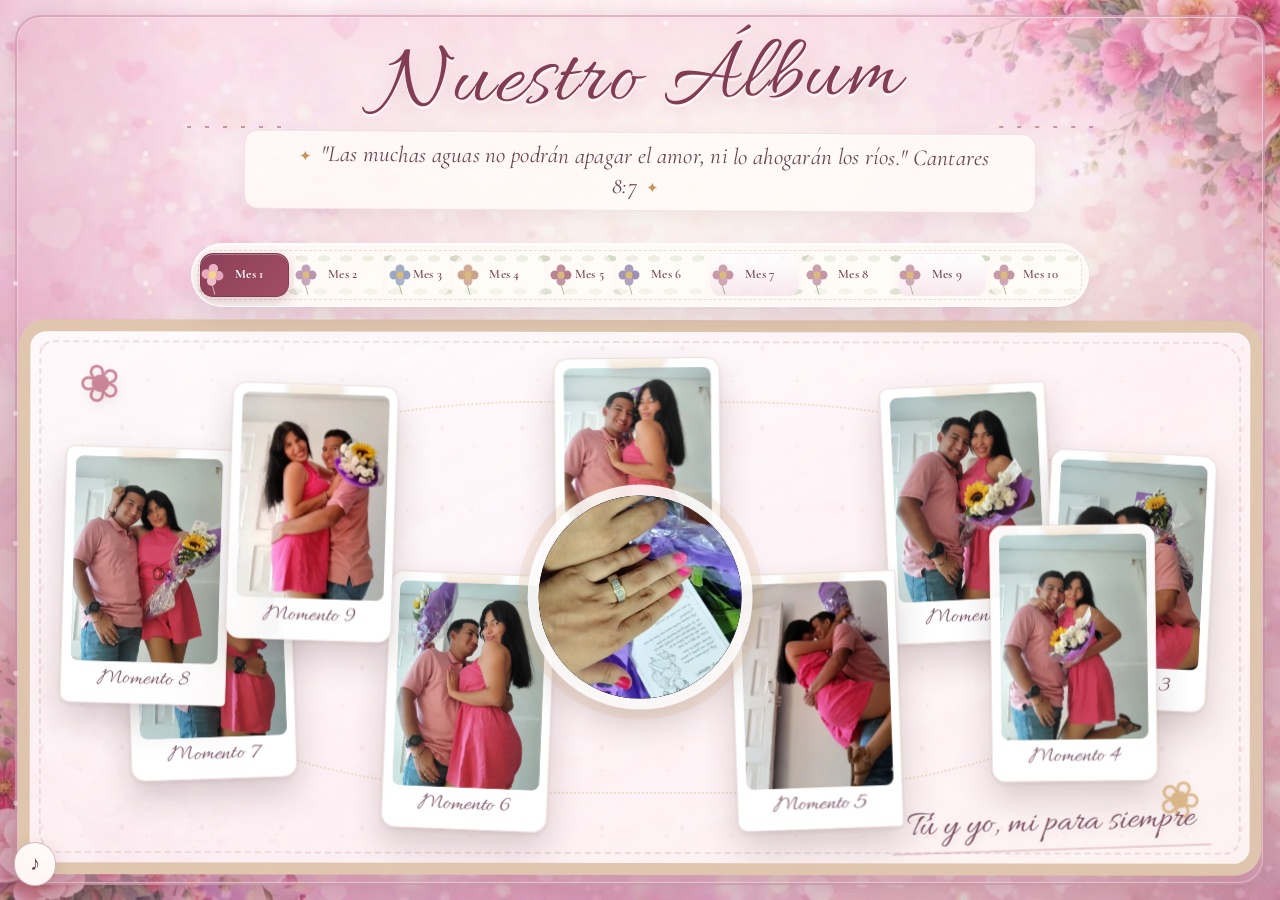
==== commit 6e68f6cd: "Pulir el álbum y añadir Mes 10 próximamente" ====
--- a/docs/index.html
+++ b/docs/index.html
@@ -3,7 +3,8 @@
 <head>
   <meta charset="UTF-8" />
   <meta name="viewport" content="width=device-width, initial-scale=1, viewport-fit=cover" />
-  <title>Nuestro Album</title>
+  <meta name="theme-color" content="#f7e5ea" />
+  <title>Nuestro Álbum</title>
   <link rel="icon" type="image/webp" href="optimized/anillo.webp" />
   <link rel="apple-touch-icon" href="anillo.png" />
   <link rel="preconnect" href="https://fonts.googleapis.com" />
@@ -3255,6 +3256,260 @@
       }
     }
 
+    /* Pulido editorial sobre la identidad romántica original. */
+    :root {
+      --ink: #563744;
+      --ink-soft: #755663;
+      --accent: #a95873;
+      --accent-soft: #f1d8df;
+      --shadow-soft: 0 22px 58px rgba(88, 48, 62, 0.16);
+      --shadow-card: 0 16px 34px rgba(76, 42, 52, 0.2);
+      color-scheme: light;
+    }
+
+    ::selection {
+      color: #fff;
+      background: #8c435b;
+    }
+
+    main {
+      width: min(1360px, 100%);
+    }
+
+    header {
+      position: relative;
+      z-index: 4;
+      margin-bottom: clamp(0.45rem, 1.1vw, 0.85rem);
+    }
+
+    h1 {
+      color: #823c54;
+      line-height: 1;
+      text-shadow: 0 3px 0 rgba(255, 255, 255, 0.66), 0 9px 24px rgba(122, 61, 82, 0.2);
+    }
+
+    .subtitle {
+      width: fit-content;
+      max-width: min(900px, 100%);
+      padding: 0.48rem 1.25rem 0.54rem;
+      border: 1px solid rgba(192, 128, 150, 0.2);
+      border-radius: 14px;
+      background: rgba(255, 250, 247, 0.88);
+      box-shadow: 0 8px 24px rgba(95, 53, 67, 0.09), inset 0 1px 0 rgba(255, 255, 255, 0.92);
+      color: #684454;
+    }
+
+    .book {
+      gap: clamp(0.55rem, 1vw, 0.85rem);
+    }
+
+    .book-nav {
+      position: relative;
+      z-index: 6;
+      width: fit-content;
+      max-width: 100%;
+      margin-inline: auto;
+      padding: 0.38rem 0.52rem;
+      gap: 0.3rem;
+      border: 1px solid rgba(255, 255, 255, 0.92);
+      border-radius: 999px;
+      background: rgba(255, 250, 247, 0.94);
+      box-shadow: 0 12px 28px rgba(92, 52, 65, 0.12), inset 0 1px 0 #fff;
+    }
+
+    .book-tab {
+      min-height: 44px;
+      border-color: transparent;
+      background: linear-gradient(180deg, rgba(255, 255, 255, 0.94), rgba(247, 231, 236, 0.88));
+      color: #704656;
+      box-shadow: inset 0 1px 0 rgba(255, 255, 255, 0.9);
+      transition: transform 180ms ease, color 180ms ease, background 180ms ease, box-shadow 180ms ease;
+    }
+
+    .book-tab.active {
+      border-color: rgba(132, 57, 80, 0.8);
+      background: linear-gradient(135deg, #8c4059, #a24d66);
+      color: #fff;
+      box-shadow: 0 6px 15px rgba(116, 49, 70, 0.24), inset 0 1px 0 rgba(255, 255, 255, 0.28);
+    }
+
+    .book-tab,
+    .book-tab:nth-child(even) {
+      flex: 0 0 auto;
+      width: auto;
+      min-width: 5.55rem;
+      padding-inline: 1.35rem 0.74rem;
+      white-space: nowrap;
+    }
+
+    .book-tab:focus-visible,
+    .music-toggle:focus-visible,
+    .motion-toggle:focus-visible,
+    .ring-center:focus-visible,
+    .photo:focus-visible,
+    .lightbox button:focus-visible {
+      outline: 3px solid #9b5c70;
+      outline-offset: 3px;
+    }
+
+    .album {
+      border-radius: 28px;
+      border-color: rgba(206, 170, 132, 0.62);
+      box-shadow: 0 24px 58px rgba(87, 57, 55, 0.16), inset 0 1px 0 rgba(255, 255, 255, 0.94);
+    }
+
+    .photo {
+      border: 1px solid rgba(179, 132, 110, 0.26);
+      border-radius: 14px;
+      padding: 0.55rem 0.55rem 0.72rem;
+      box-shadow: 0 17px 34px rgba(69, 42, 47, 0.2), 0 2px 5px rgba(69, 42, 47, 0.08);
+    }
+
+    .photo::before {
+      top: -9px;
+      border-radius: 4px;
+    }
+
+    .photo img {
+      border-radius: 8px;
+    }
+
+    .caption {
+      color: #795064;
+      text-shadow: 0 1px 0 rgba(255, 255, 255, 0.88);
+    }
+
+    .ring-center {
+      border: 1px solid rgba(255, 255, 255, 0.95);
+      box-shadow: 0 0 0 10px rgba(255, 255, 255, 0.86), 0 0 0 20px rgba(216, 177, 122, 0.19), 0 20px 38px rgba(77, 51, 46, 0.28);
+    }
+
+    .signature {
+      color: #78495d;
+      text-shadow: 0 1px 0 rgba(255, 255, 255, 0.94), 0 4px 10px rgba(91, 55, 69, 0.13);
+    }
+
+    .upcoming {
+      position: relative;
+      overflow: hidden;
+      border: 1px solid rgba(205, 151, 171, 0.55);
+      border-radius: 28px;
+      background: radial-gradient(circle at 50% 44%, rgba(255, 255, 255, 0.8), transparent 35%), linear-gradient(145deg, rgba(255, 249, 247, 0.96), rgba(245, 222, 230, 0.88));
+      box-shadow: 0 24px 58px rgba(87, 57, 55, 0.15), inset 0 1px 0 rgba(255, 255, 255, 0.95);
+    }
+
+    .upcoming h2 {
+      color: #843f58;
+      text-shadow: 0 2px 0 rgba(255, 255, 255, 0.8);
+    }
+
+    .upcoming p {
+      color: #664555;
+    }
+
+    .upcoming > div {
+      position: relative;
+      z-index: 3;
+    }
+
+    .music-toggle,
+    .motion-toggle {
+      min-height: 44px;
+      border-color: rgba(165, 94, 119, 0.45);
+      background: rgba(255, 250, 247, 0.96);
+      color: #6d4052;
+      box-shadow: 0 8px 20px rgba(82, 46, 60, 0.16), inset 0 1px 0 rgba(255, 255, 255, 0.96);
+      transition: transform 180ms ease, box-shadow 180ms ease, background 180ms ease;
+    }
+
+    .music-toggle:hover,
+    .motion-toggle:hover {
+      transform: translateY(-2px);
+      box-shadow: 0 11px 24px rgba(82, 46, 60, 0.2), inset 0 1px 0 #fff;
+    }
+
+    body.theme-month-7 .subtitle {
+      border-color: rgba(255, 255, 255, 0.95);
+      background: rgba(255, 255, 255, 0.84);
+      color: #564d47;
+    }
+
+    body.theme-month-7 .book-nav {
+      border-color: #fff;
+      background: rgba(255, 255, 255, 0.9);
+    }
+
+    body.theme-month-7 .book-tab {
+      color: #625a54;
+      background: rgba(255, 255, 255, 0.7);
+    }
+
+    body.theme-month-7 .book-tab.active {
+      border-color: #fff;
+      background: linear-gradient(180deg, #fff, #eeece9);
+      color: #514b46;
+      box-shadow: 0 5px 14px rgba(93, 87, 81, 0.18), inset 0 0 0 1px #fff;
+    }
+
+    body.theme-month-7 .album {
+      border-color: rgba(255, 255, 255, 0.98);
+      box-shadow: 0 24px 58px rgba(91, 85, 80, 0.16), inset 0 1px 0 #fff;
+    }
+
+    body.theme-month-7 .caption,
+    body.theme-month-7 .signature {
+      color: #5d5650;
+    }
+
+    body.theme-month-7 .ring-center {
+      box-shadow: 0 0 0 10px rgba(255, 255, 255, 0.95), 0 0 0 20px rgba(255, 255, 255, 0.48), 0 20px 38px rgba(83, 77, 72, 0.22);
+    }
+
+    @media (min-width: 701px) and (max-width: 1050px) {
+      .book-nav {
+        width: 100%;
+        justify-content: flex-start;
+        flex-wrap: nowrap;
+        overflow-x: auto;
+        overscroll-behavior-x: contain;
+        scroll-snap-type: x proximity;
+        scrollbar-width: thin;
+      }
+
+      .book-tab {
+        flex: 0 0 auto;
+        scroll-snap-align: start;
+      }
+    }
+
+    @media (max-width: 700px) {
+      main {
+        padding-inline: clamp(0.45rem, 2.5vw, 0.8rem);
+      }
+
+      .subtitle {
+        width: 100%;
+        max-width: 40rem;
+        border-radius: 12px;
+        padding: 0.4rem 0.65rem;
+      }
+
+      .book-nav {
+        border-radius: 20px;
+        padding: 0.32rem;
+      }
+
+      .book-tab,
+      .book-tab:nth-child(even) {
+        min-height: 46px;
+      }
+
+      .album,
+      .upcoming {
+        border-radius: 20px;
+      }
+    }
+
   </style>
 </head>
 <body>
@@ -3264,8 +3519,8 @@
 
   <main>
     <header>
-      <h1>Nuestro Album</h1>
-      <p class="subtitle">"Las muchas aguas no podran apagar el amor, ni lo ahogaran los rios." Cantares 8:7</p>
+      <h1>Nuestro Álbum</h1>
+      <p class="subtitle">"Las muchas aguas no podrán apagar el amor, ni lo ahogarán los ríos." Cantares 8:7</p>
     </header>
 
     <section class="book" aria-label="Libro de meses">
@@ -3279,6 +3534,7 @@
         <button class="book-tab" type="button" data-month="7">Mes 7</button>
         <button class="book-tab" type="button" data-month="8">Mes 8</button>
         <button class="book-tab" type="button" data-month="9">Mes 9</button>
+        <button class="book-tab" type="button" data-month="10">Mes 10</button>
       </nav>
 
       <div class="month-page active" id="month-1" data-month-page="1">
@@ -3296,7 +3552,7 @@
         <section class="album album--month-2" aria-label="Album romantico mes 2" data-album data-source="photos-2.json" data-directory="x-meses/mes-02/">
           <div class="orbit" data-orbit>
             <button class="ring-center" type="button" data-src="x-meses/mes-02/WhatsApp Image 2026-04-07 at 8.40.42 PM.jpeg" data-kind="image" aria-label="Abrir momento 7 del mes 2">
-              <img alt="Momento 7 del mes 2" loading="lazy" decoding="async" />
+              <img src="optimized/mes-02/WhatsApp Image 2026-04-07 at 8.40.42 PM.webp" alt="Momento 7 del mes 2" loading="lazy" decoding="async" />
             </button>
           </div>
           <p class="signature">Contigo, todo se siente hogar</p>
@@ -3318,7 +3574,7 @@
         <section class="album album--month-4" aria-label="Album romantico mes 4" data-album data-source="photos-4.json" data-directory="x-meses/mes-04/">
           <div class="orbit" data-orbit>
             <button class="ring-center" type="button" data-src="x-meses/mes-04/centro-mes-04.jpeg" data-kind="image" aria-label="Abrir pastel de cuarto mes">
-              <img alt="Pastel del cuarto mes" loading="lazy" decoding="async" />
+              <img src="optimized/mes-04/centro-mes-04.webp" alt="Pastel del cuarto mes" loading="lazy" decoding="async" />
             </button>
           </div>
           <p class="signature">Elegirte es mi alegría</p>
@@ -3340,7 +3596,7 @@
         <section class="album album--month-6" aria-label="Album romantico mes 6" data-album data-source="photos-6.json" data-directory="x-meses/meses-6/">
           <div class="orbit" data-orbit>
             <button class="ring-center" type="button" data-src="x-meses/meses-6/centro.jpeg" data-kind="image" aria-label="Abrir foto central del sexto mes">
-              <img alt="Foto central del sexto mes" loading="lazy" decoding="async" />
+              <img src="optimized/meses-6/centro.webp" alt="Foto central del sexto mes" loading="lazy" decoding="async" />
             </button>
           </div>
           <p class="signature">Medio año, toda una vida</p>
@@ -3375,13 +3631,19 @@
           <p class="signature">Y nuestra historia sigue creciendo</p>
         </section>
       </div>
+
+      <div class="month-page" id="month-10" data-month-page="10" aria-hidden="true">
+        <section class="upcoming" aria-label="Mes 10 próximamente">
+          <div><h2>Mes 10</h2><p>Próximamente...</p></div>
+        </section>
+      </div>
     </section>
   </main>
 
   <div class="lightbox" id="lightbox" aria-hidden="true">
     <button class="close" id="close" type="button" aria-label="Cerrar">&times;</button>
     <button class="lightbox-nav lightbox-prev" id="lightboxPrev" type="button" aria-label="Ver momento anterior">&#8249;</button>
-    <img id="lightboxImage" alt="Foto ampliada" />
+    <img id="lightboxImage" src="optimized/anillo.webp" alt="Foto ampliada" />
     <video id="lightboxVideo" controls playsinline preload="none"></video>
     <button class="lightbox-nav lightbox-next" id="lightboxNext" type="button" aria-label="Ver momento siguiente">&#8250;</button>
     <div class="lightbox-toolbar" aria-live="polite">
